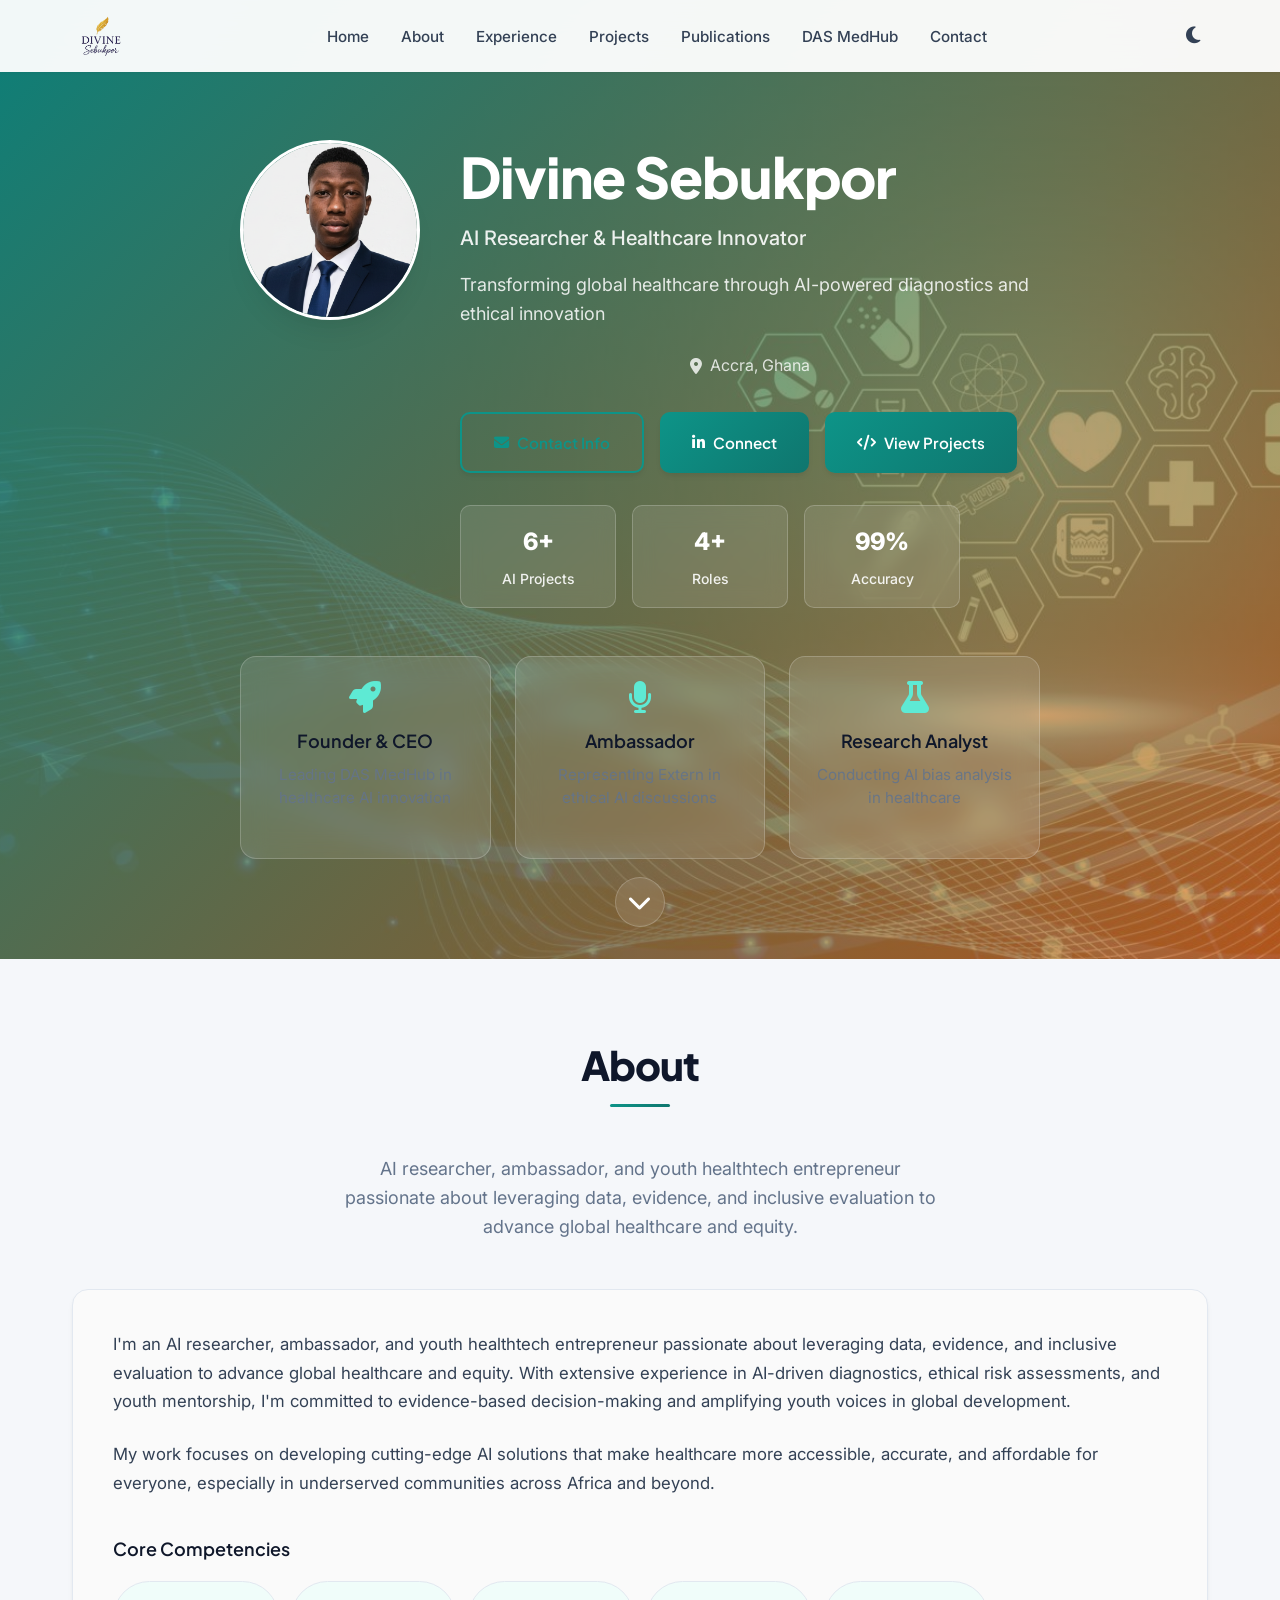
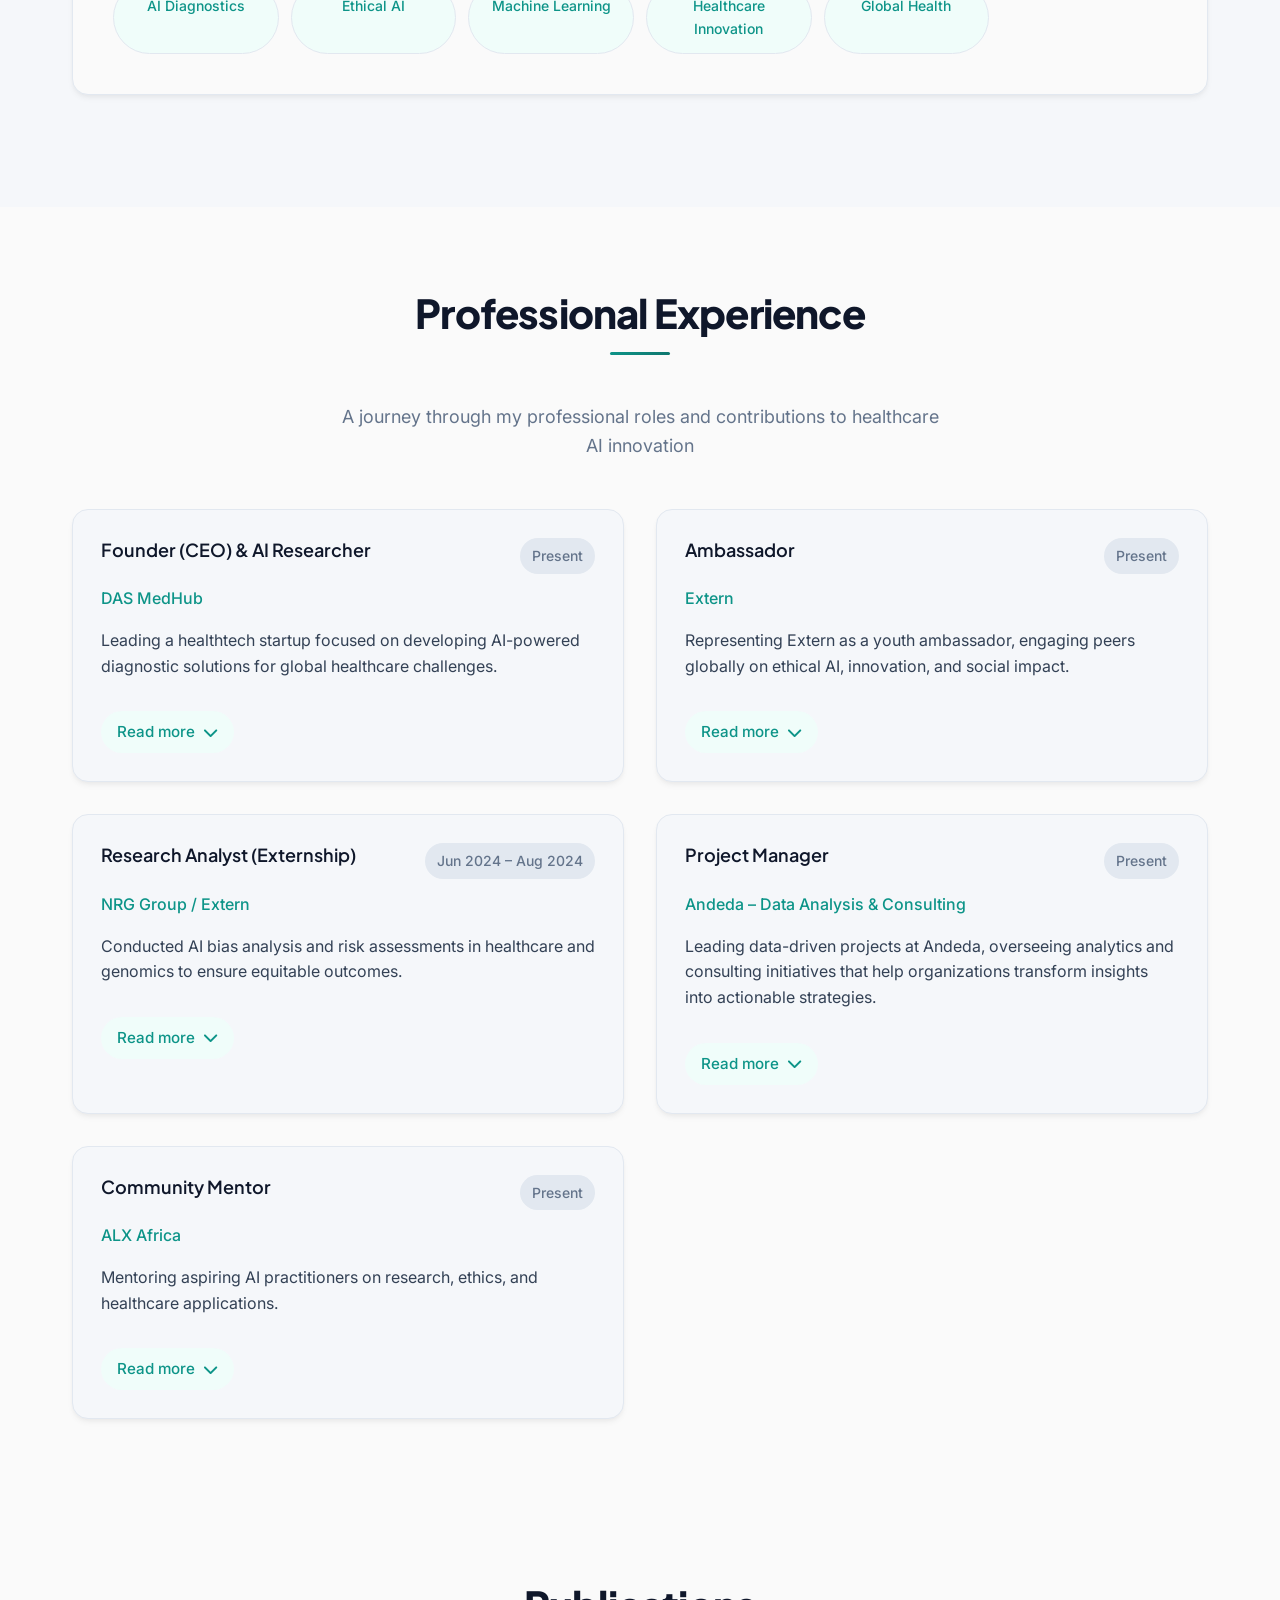
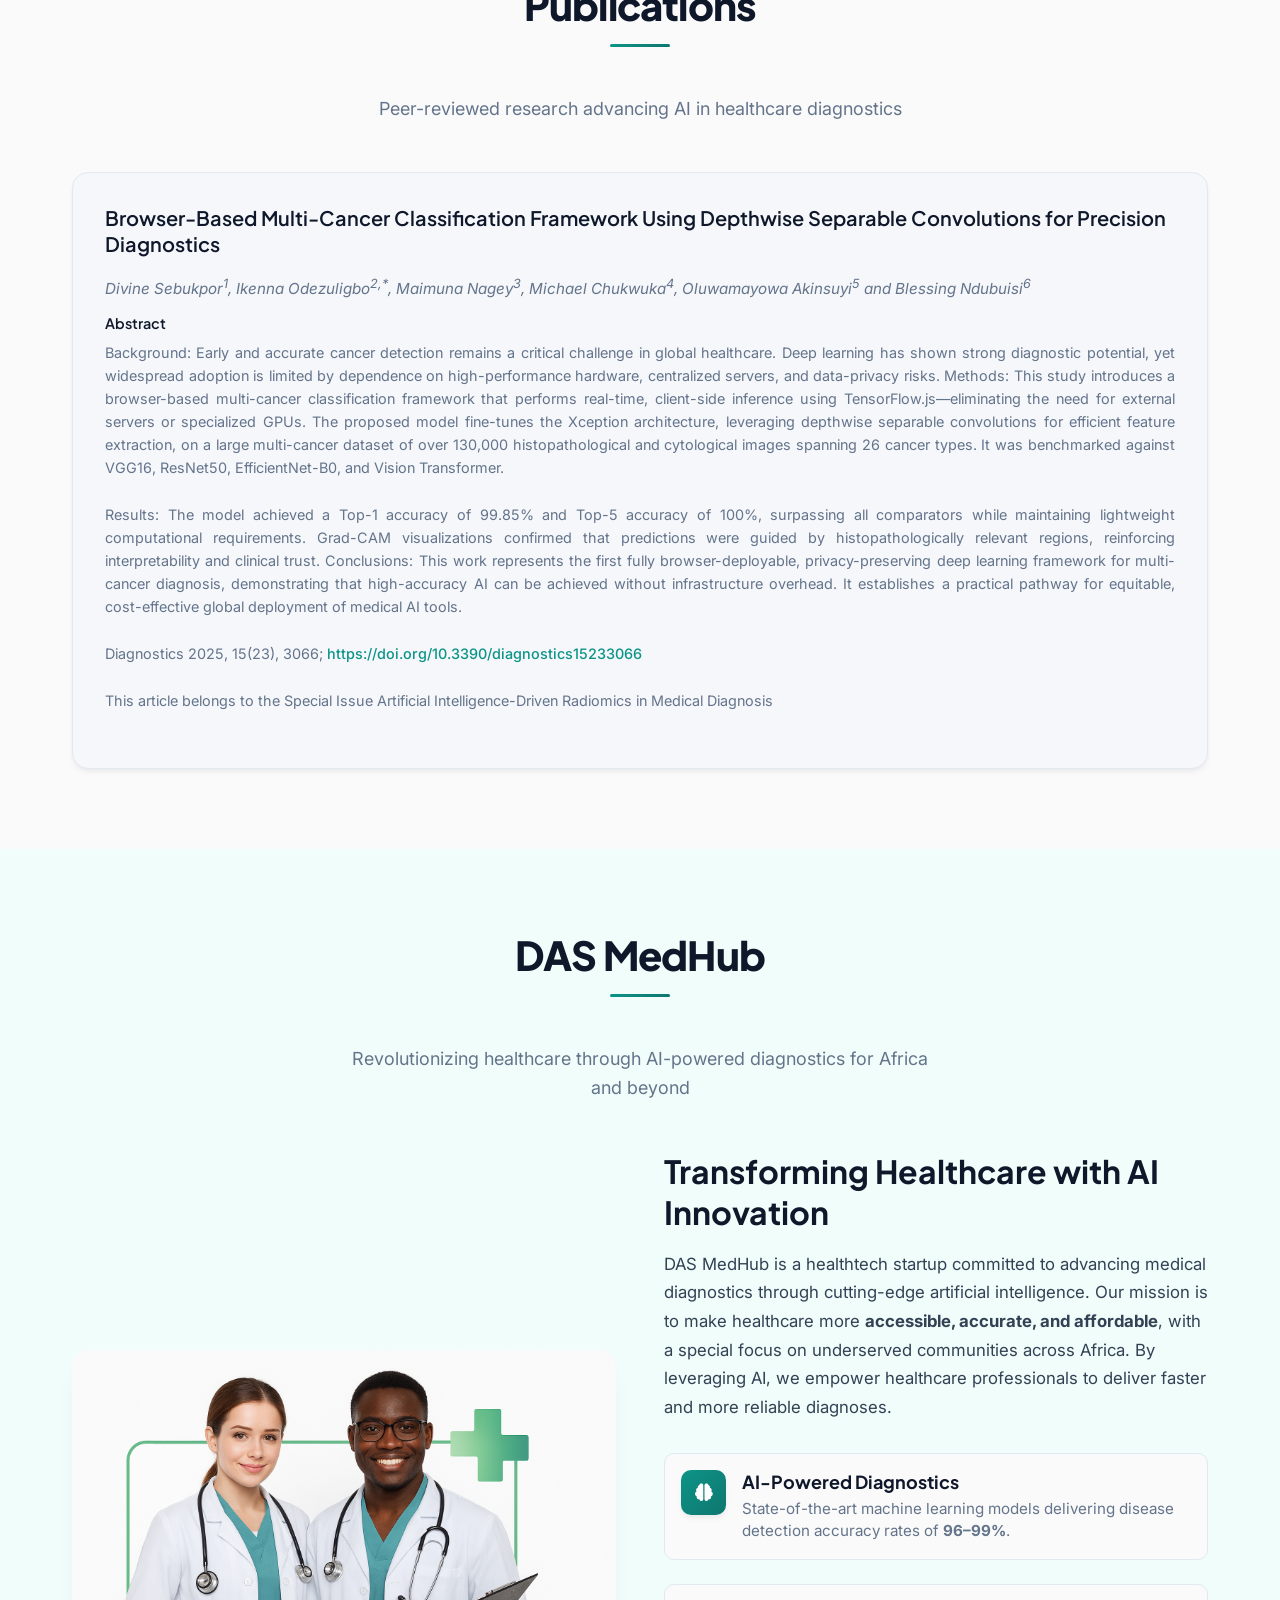
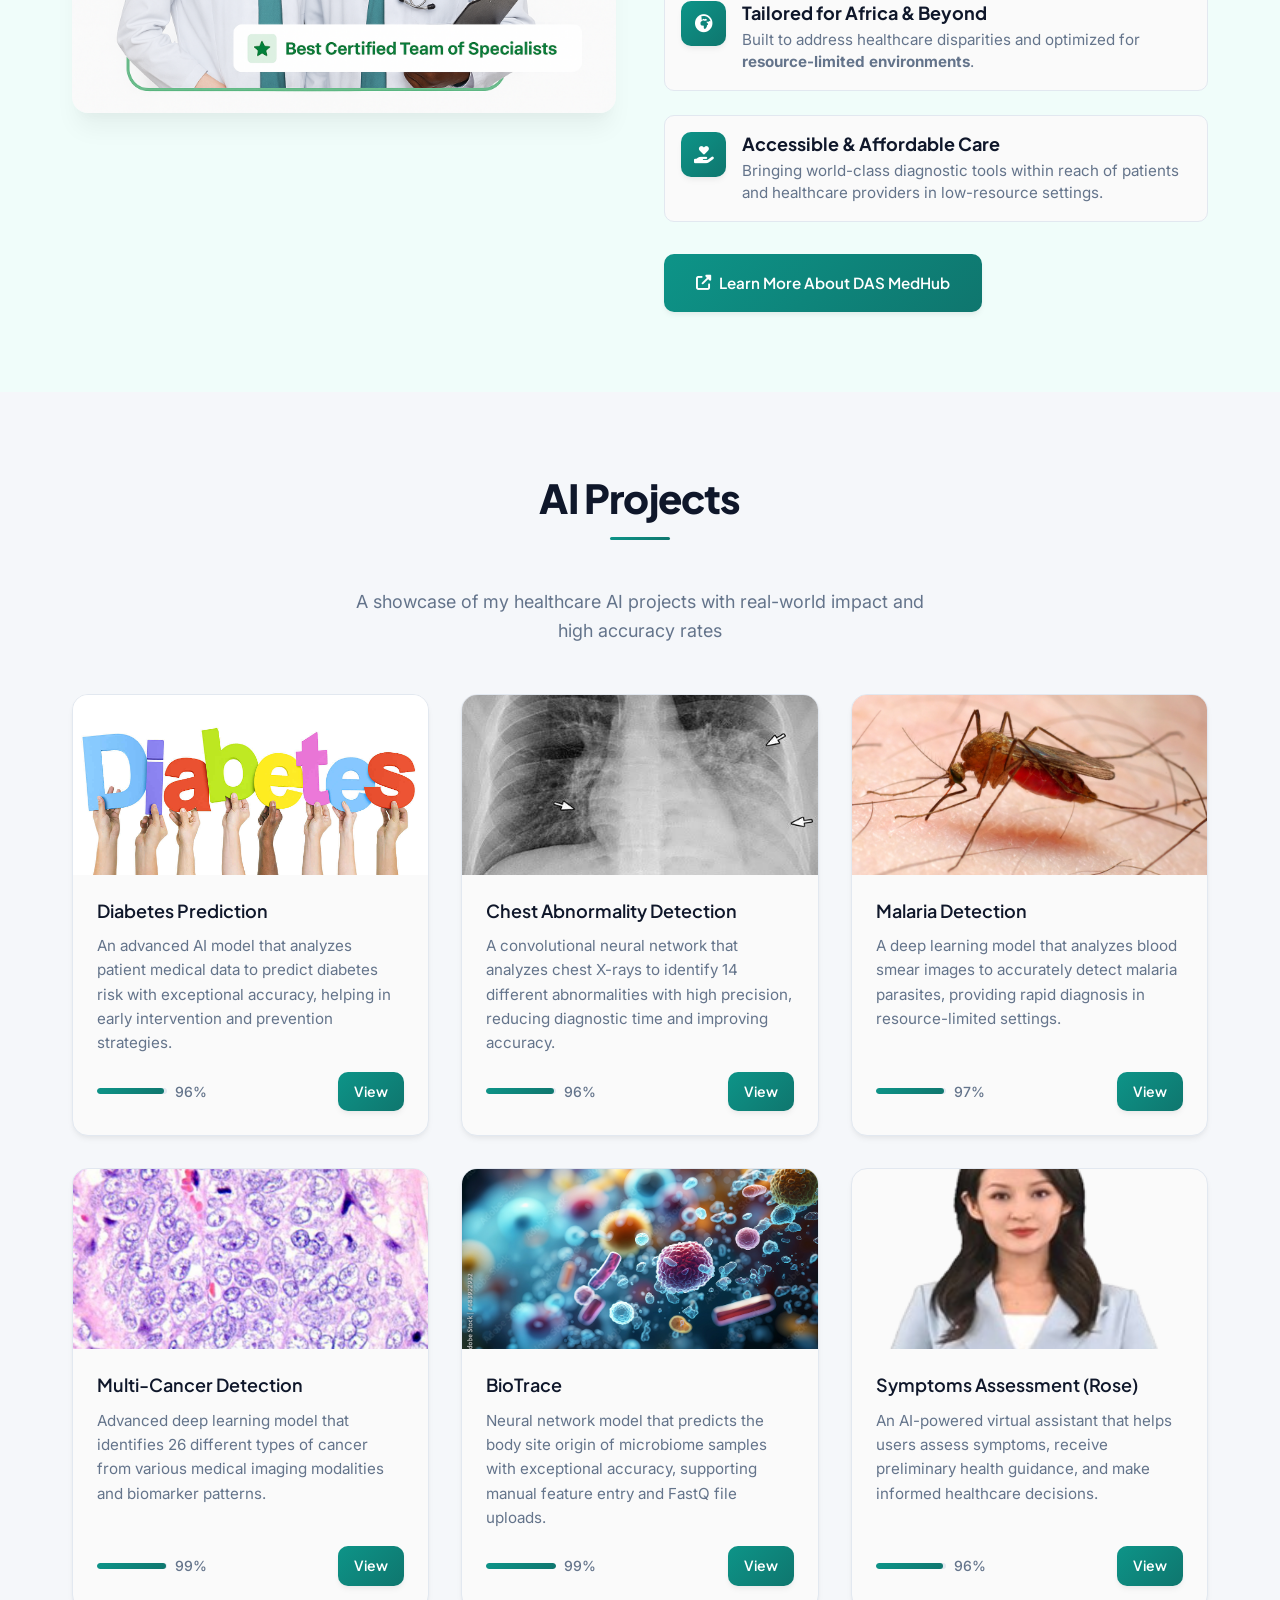
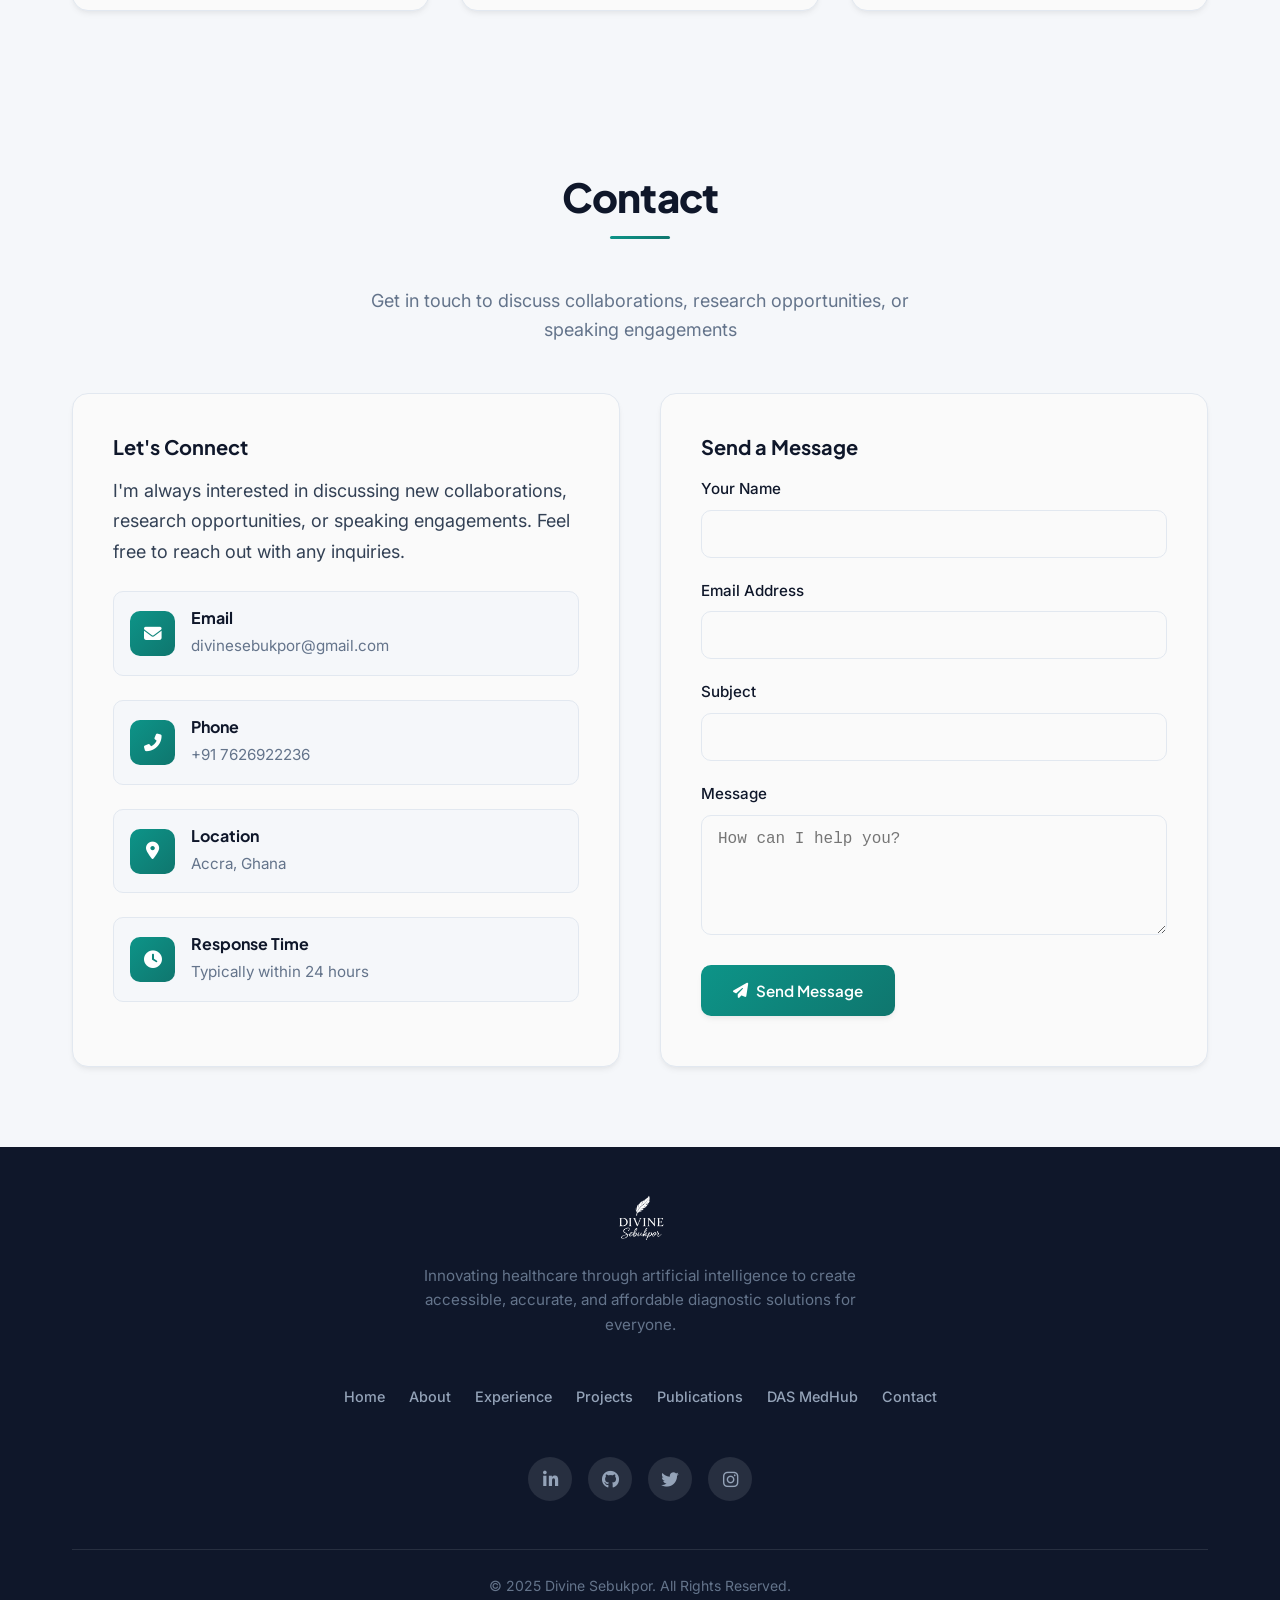
==== index.html @ 1d27ea7d "Update index.html" ====
<!DOCTYPE html>
<html lang="en">
<head>
    <meta charset="UTF-8">
    <meta name="viewport" content="width=device-width, initial-scale=1.0">
    <title>Divine Sebukpor | Healthcare AI Innovator</title>
    <link rel="icon" href="images/favicon.ico" type="image/x-icon" />
    <link rel="stylesheet" href="https://cdnjs.cloudflare.com/ajax/libs/font-awesome/6.4.0/css/all.min.css">
    <link href="https://fonts.googleapis.com/css2?family=Inter:wght@300;400;500;600;700&family=Plus+Jakarta+Sans:wght@400;500;600;700;800&display=swap" rel="stylesheet">
    <style>
        /* Modern Color Palette - Clean Teal & Neutral Professional */
        :root {
            /* Primary Colors */
            --primary: #0d9488; /* Clean teal */
            --primary-dark: #0f766e;
            --primary-light: #5eead4;
            --primary-ultralight: #f0fdfa;
          
            /* Secondary & Accent Colors */
            --secondary: #1e293b; /* Deep slate */
            --accent: #f97316; /* Vibrant orange for subtle accents */
            --accent-complement: #7c3aed; /* Violet for highlights */
            --success: #10b981;
            --warning: #f59e0b;
            --error: #ef4444;
          
            /* Neutral Palette - Minimal and airy (Light Theme) */
            --light: #fafafa; /* Softened white for neatness */
            --light-mid: #f5f7fa;
            --neutral: #e2e8f0;
            --neutral-dark: #64748b;
            --dark: #334155;
            --darker: #0f172a;
          
            /* Gradients - Subtle and modern */
            --gradient-primary: linear-gradient(135deg, var(--primary) 0%, var(--primary-dark) 100%);
            --gradient-accent: linear-gradient(135deg, var(--accent) 0%, #fb923c 100%);
            --gradient-hero: linear-gradient(135deg, rgba(13, 148, 136, 0.85) 0%, rgba(249, 115, 22, 0.7) 100%);
            --gradient-card: linear-gradient(135deg, var(--light) 0%, var(--light-mid) 100%);
          
            /* Typography - Refined */
            --font-heading: 'Plus Jakarta Sans', sans-serif;
            --font-body: 'Inter', sans-serif;
          
            /* Spacing - Generous for cleanliness */
            --spacing-xs: 0.5rem;
            --spacing-sm: 1rem;
            --spacing-md: 1.5rem;
            --spacing-lg: 2rem;
            --spacing-xl: 3rem;
            --spacing-xxl: 4rem;
            --spacing-3xl: 5rem;
            --container-width: 1200px;
            --border-radius-sm: 6px;
            --border-radius-md: 10px;
            --border-radius-lg: 16px;
            --border-radius-full: 9999px;
          
            /* Shadows - Minimal and soft */
            --shadow-sm: 0 1px 3px rgba(0, 0, 0, 0.05);
            --shadow: 0 4px 6px -1px rgba(0, 0, 0, 0.05), 0 2px 4px -1px rgba(0, 0, 0, 0.03);
            --shadow-md: 0 10px 15px -3px rgba(0, 0, 0, 0.05), 0 4px 6px -2px rgba(0, 0, 0, 0.03);
            --shadow-lg: 0 20px 25px -5px rgba(0, 0, 0, 0.05), 0 10px 10px -5px rgba(0, 0, 0, 0.02);
          
            /* Transitions - Smooth */
            --transition-fast: 0.15s ease;
            --transition-normal: 0.25s ease;
            --transition-slow: 0.4s ease;
        }

        /* Dark Theme Overrides */
        body.dark-theme {
            /* Neutral Palette - Dark Theme */
            --light: #0f172a;
            --light-mid: #1e293b;
            --neutral: #334155;
            --neutral-dark: #94a3b8;
            --dark: #e2e8f0;
            --darker: #f1f5f9;

            /* Adjust gradients for dark */
            --gradient-card: linear-gradient(135deg, var(--light) 0%, var(--light-mid) 100%);
            --gradient-hero: linear-gradient(135deg, rgba(13, 148, 136, 0.9) 0%, rgba(249, 115, 22, 0.8) 100%);
        }

        body.dark-theme header {
            background: rgba(15, 23, 42, 0.95);
            color: var(--light);
        }

        body.dark-theme .logo {
            color: var(--light);
        }

        body.dark-theme .nav-links a {
            color: var(--neutral-dark);
        }

        body.dark-theme .nav-links a:hover {
            color: var(--primary-light);
        }

        body.dark-theme #hero {
            color: white;
        }

        body.dark-theme .about-card,
        body.dark-theme .experience-item,
        body.dark-theme .publication-card,
        body.dark-theme .contact-info,
        body.dark-theme .contact-form,
        body.dark-theme .project-card {
            background: var(--light-mid);
            border-color: var(--neutral);
            color: var(--dark);
        }

        body.dark-theme .feature-item,
        body.dark-theme .contact-method {
            background: var(--light);
            border-color: var(--neutral);
        }

        body.dark-theme footer {
            background-color: var(--darker);
            color: var(--neutral-dark);
        }

        /* Base Styles - Clean reset */
        * {
            margin: 0;
            padding: 0;
            box-sizing: border-box;
        }
        html {
            scroll-behavior: smooth;
            scroll-padding-top: 80px;
        }
        body {
            font-family: var(--font-body);
            background-color: var(--light);
            color: var(--dark);
            line-height: 1.7;
            font-size: clamp(1rem, 2.5vw, 1.125rem);
            -webkit-font-smoothing: antialiased;
            overflow-x: hidden;
            transition: background-color var(--transition-normal), color var(--transition-normal);
        }
        h1, h2, h3, h4, h5, h6 {
            font-family: var(--font-heading);
            font-weight: 700;
            line-height: 1.3;
            margin-bottom: var(--spacing-md);
            color: var(--darker);
        }
        p {
            margin-bottom: var(--spacing-md);
            color: var(--neutral-dark);
        }
        a {
            text-decoration: none;
            color: var(--primary);
            transition: color var(--transition-normal);
        }
        a:hover {
            color: var(--primary-dark);
        }
        img {
            max-width: 100%;
            height: auto;
            display: block;
        }
        .container {
            max-width: var(--container-width);
            margin: 0 auto;
            padding: 0 clamp(1rem, 2.5vw, 1.5rem);
        }
        /* Buttons - Minimalist */
        .btn {
            display: inline-flex;
            align-items: center;
            justify-content: center;
            gap: 0.5rem;
            background: var(--gradient-primary);
            color: white;
            padding: clamp(0.75rem, 2vw, 1rem) clamp(1.5rem, 3vw, 2rem);
            border-radius: var(--border-radius-md);
            border: none;
            cursor: pointer;
            transition: all var(--transition-normal);
            font-weight: 600;
            font-size: 0.95rem;
            box-shadow: var(--shadow);
            font-family: var(--font-heading);
            position: relative;
            overflow: hidden;
        }
        .btn::before {
            content: '';
            position: absolute;
            top: 0;
            left: -100%;
            width: 100%;
            height: 100%;
            background: linear-gradient(90deg, transparent, rgba(255, 255, 255, 0.2), transparent);
            transition: left var(--transition-slow);
        }
        .btn:hover::before {
            left: 100%;
        }
        .btn:hover {
            transform: translateY(-2px);
            box-shadow: var(--shadow-md);
        }
        .btn-outline {
            background: transparent;
            border: 2px solid var(--primary);
            color: var(--primary);
        }
        .btn-outline:hover {
            background: var(--gradient-primary);
            color: white;
        }
        .btn-sm {
            padding: 0.5rem 1rem;
            font-size: 0.875rem;
        }
        /* Theme Toggle Button */
        .theme-toggle {
            background: none;
            border: none;
            color: var(--dark);
            font-size: 1.2rem;
            cursor: pointer;
            padding: 0.5rem;
            border-radius: var(--border-radius-md);
            transition: all var(--transition-normal);
        }
        .theme-toggle:hover {
            background: var(--neutral);
            color: var(--primary);
        }
        body.dark-theme .theme-toggle {
            color: var(--light);
        }
        body.dark-theme .theme-toggle:hover {
            background: var(--neutral);
            color: var(--primary-light);
        }
        /* Section Titles - Centered, clean */
        .section-title {
            font-size: clamp(2rem, 5vw, 2.5rem);
            margin-bottom: var(--spacing-xl);
            position: relative;
            padding-bottom: var(--spacing-sm);
            color: var(--darker);
            font-weight: 800;
            text-align: center;
            letter-spacing: -0.02em;
        }
        .section-title::after {
            content: '';
            position: absolute;
            left: 50%;
            bottom: 0;
            transform: translateX(-50%);
            height: 3px;
            width: 60px;
            background: var(--gradient-primary);
            border-radius: 2px;
        }
        .section-subtitle {
            font-size: 1.125rem;
            color: var(--neutral-dark);
            max-width: 600px;
            margin: 0 auto var(--spacing-xl);
            text-align: center;
            line-height: 1.6;
            font-weight: 400;
        }
        section {
            padding: var(--spacing-3xl) 0;
            opacity: 0;
            transform: translateY(20px);
            transition: opacity 0.6s ease, transform 0.6s ease;
        }
        section.visible {
            opacity: 1;
            transform: translateY(0);
        }
        /* Header - Minimal sticky */
        header {
            background: rgba(255, 255, 255, 0.95);
            color: var(--secondary);
            padding: 1rem 0;
            position: fixed;
            width: 100%;
            top: 0;
            z-index: 1000;
            box-shadow: var(--shadow-sm);
            transition: all var(--transition-normal);
            backdrop-filter: blur(20px);
        }
        header.scrolled {
            padding: 0.75rem 0;
            box-shadow: var(--shadow);
        }
        nav {
            display: flex;
            justify-content: space-between;
            align-items: center;
        }
        .logo {
            display: flex;
            align-items: center;
            font-weight: 800;
            font-size: 1.25rem;
            color: var(--secondary);
            font-family: var(--font-heading);
            letter-spacing: -0.02em;
        }
        .logo-img {
            height: 40px;
            margin-right: 0.5rem;
        }
        .nav-links {
            display: flex;
            list-style: none;
            gap: 2rem;
        }
        .nav-links a {
            color: var(--dark);
            font-weight: 500;
            position: relative;
            font-size: 0.95rem;
            padding: 0.5rem 0;
            transition: color var(--transition-fast);
            font-family: var(--font-body);
        }
        .nav-links a:hover {
            color: var(--primary);
        }
        .nav-links a::after {
            content: '';
            position: absolute;
            width: 0;
            height: 2px;
            bottom: 0;
            left: 0;
            background: var(--gradient-primary);
            transition: width var(--transition-fast);
            border-radius: 1px;
        }
        .nav-links a:hover::after {
            width: 100%;
        }
        .header-actions {
            display: flex;
            align-items: center;
            gap: 1rem;
        }
        .mobile-menu {
            display: none;
            cursor: pointer;
            z-index: 1001;
            padding: 8px;
        }
        .bar {
            display: block;
            width: 24px;
            height: 2px;
            margin: 4px auto;
            background-color: var(--secondary);
            transition: all var(--transition-fast);
            border-radius: 1px;
        }
        /* Hero Section - Simplified, immersive */
        #hero {
            padding-top: 140px;
            padding-bottom: 100px;
            background: var(--gradient-hero), url('images/11.jpg') center/cover no-repeat;
            color: white;
            position: relative;
            overflow: hidden;
        }
        .hero-content {
            position: relative;
            z-index: 2;
            text-align: center;
            max-width: 800px;
            margin: 0 auto;
        }
        .profile-header {
            display: flex;
            flex-direction: column;
            align-items: center;
            margin-bottom: 2.5rem;
        }
        .profile-image-container {
            position: relative;
            margin-bottom: 2rem;
        }
        .profile-image {
            width: 180px;
            height: 180px;
            border-radius: 50%;
            object-fit: cover;
            border: 3px solid white;
            box-shadow: var(--shadow-lg);
            transition: transform var(--transition-normal);
        }
        .profile-image:hover {
            transform: scale(1.03);
        }
        .profile-title {
            font-size: clamp(2.5rem, 6vw, 3.5rem);
            font-weight: 800;
            color: white;
            margin-bottom: 0.5rem;
            letter-spacing: -0.02em;
        }
        .profile-subtitle {
            font-size: 1.25rem;
            color: rgba(255, 255, 255, 0.9);
            margin-bottom: 1rem;
            font-weight: 500;
        }
        .profile-tagline {
            font-size: 1.125rem;
            color: rgba(255, 255, 255, 0.85);
            max-width: 600px;
            margin: 0 auto 1.5rem;
            line-height: 1.6;
        }
        .profile-location {
            display: flex;
            align-items: center;
            color: rgba(255, 255, 255, 0.8);
            font-size: 1rem;
            justify-content: center;
            gap: 0.5rem;
            margin-bottom: 2rem;
        }
        .profile-actions {
            display: flex;
            gap: 1rem;
            margin-bottom: 2rem;
            justify-content: center;
            flex-wrap: wrap;
        }
        .profile-stats {
            display: grid;
            grid-template-columns: repeat(auto-fit, minmax(120px, 1fr));
            gap: 1rem;
            margin-top: 2rem;
            width: 100%;
            max-width: 500px;
        }
        .stat-item {
            text-align: center;
            background: rgba(255, 255, 255, 0.1);
            padding: 1rem;
            border-radius: var(--border-radius-md);
            backdrop-filter: blur(10px);
            border: 1px solid rgba(255, 255, 255, 0.2);
            transition: all var(--transition-normal);
        }
        .stat-item:hover {
            transform: translateY(-3px);
            background: rgba(255, 255, 255, 0.15);
        }
        .stat-number {
            font-size: 1.5rem;
            font-weight: 800;
            color: white;
            margin-bottom: 0.25rem;
        }
        .stat-label {
            font-size: 0.875rem;
            color: rgba(255, 255, 255, 0.9);
            font-weight: 500;
        }
        .hero-scroll {
            position: absolute;
            bottom: 2rem;
            left: 50%;
            transform: translateX(-50%);
            color: white;
            font-size: 1.5rem;
            animation: bounce 2s infinite;
            cursor: pointer;
            z-index: 2;
            background: rgba(255, 255, 255, 0.1);
            width: 50px;
            height: 50px;
            display: flex;
            align-items: center;
            justify-content: center;
            border-radius: 50%;
            backdrop-filter: blur(10px);
            border: 1px solid rgba(255, 255, 255, 0.2);
            transition: transform var(--transition-normal);
        }
        .hero-scroll:hover {
            transform: translateX(-50%) translateY(-3px);
        }
        @keyframes bounce {
            0%, 100% { transform: translateX(-50%) translateY(0); }
            50% { transform: translateX(-50%) translateY(-10px); }
        }
        /* Experience Highlights - Grid, subtle */
        .experience-highlights {
            display: grid;
            grid-template-columns: repeat(auto-fit, minmax(250px, 1fr));
            gap: 1.5rem;
            margin-top: 3rem;
        }
        .experience-card {
            background: rgba(255, 255, 255, 0.1);
            backdrop-filter: blur(12px);
            border-radius: var(--border-radius-lg);
            padding: 1.5rem;
            text-align: center;
            color: white;
            transition: all var(--transition-normal);
            cursor: pointer;
            border: 1px solid rgba(255, 255, 255, 0.2);
        }
        .experience-card:hover {
            transform: translateY(-5px);
            background: rgba(255, 255, 255, 0.15);
            box-shadow: var(--shadow-md);
        }
        .experience-card i {
            font-size: 2rem;
            margin-bottom: 1rem;
            color: var(--primary-light);
        }
        .experience-card h3 {
            font-size: 1.125rem;
            margin-bottom: 0.75rem;
            font-weight: 600;
        }
        .experience-card p {
            font-size: 0.95rem;
            opacity: 0.9;
            line-height: 1.5;
        }
        /* About Section - Clean card */
        #about {
            background: var(--light-mid);
        }
        .about-card {
            background: var(--light);
            border-radius: var(--border-radius-lg);
            padding: clamp(2rem, 4vw, 2.5rem);
            box-shadow: var(--shadow);
            margin-bottom: 2rem;
            transition: all var(--transition-normal);
            border: 1px solid var(--neutral);
        }
        .about-card:hover {
            transform: translateY(-3px);
            box-shadow: var(--shadow-md);
        }
        .about-card h3 {
            font-size: 1.25rem;
            margin-bottom: 1rem;
            color: var(--darker);
        }
        .about-text p {
            margin-bottom: 1.5rem;
            color: var(--dark);
            line-height: 1.7;
            font-size: 1.05rem;
        }
        .skills {
            margin-top: 2.5rem;
        }
        .skills h4 {
            font-size: 1.125rem;
            margin-bottom: 1.25rem;
            color: var(--darker);
            font-weight: 600;
        }
        .skill-tags {
            display: grid;
            grid-template-columns: repeat(auto-fill, minmax(150px, 1fr));
            gap: 0.75rem;
        }
        .skill-tag {
            background-color: var(--primary-ultralight);
            color: var(--primary);
            padding: 0.75rem 1rem;
            border-radius: var(--border-radius-full);
            font-size: 0.875rem;
            font-weight: 500;
            transition: all var(--transition-fast);
            border: 1px solid var(--neutral);
            text-align: center;
            cursor: default;
        }
        .skill-tag:hover {
            background-color: var(--primary);
            color: white;
            transform: translateY(-2px);
            box-shadow: var(--shadow-sm);
        }
        /* Experience Section - Grid layout */
        #experience {
            background: var(--light);
        }
        .experience-timeline {
            display: grid;
            grid-template-columns: repeat(auto-fit, minmax(350px, 1fr));
            gap: 2rem;
            margin: 0;
            padding: 0;
        }
        .experience-item {
            position: relative;
            margin-bottom: 0;
            background: var(--light-mid);
            border-radius: var(--border-radius-lg);
            padding: 1.75rem;
            box-shadow: var(--shadow);
            transition: all var(--transition-normal);
            border: 1px solid var(--neutral);
            overflow: hidden;
        }
        .experience-item:hover {
            transform: translateY(-4px);
            box-shadow: var(--shadow-md);
        }
        .experience-header {
            display: flex;
            justify-content: space-between;
            align-items: flex-start;
            margin-bottom: 1rem;
            flex-wrap: wrap;
            gap: 0.75rem;
        }
        .experience-title {
            font-size: 1.125rem;
            font-weight: 600;
            color: var(--darker);
        }
        .experience-company {
            font-size: 1rem;
            color: var(--primary);
            font-weight: 500;
            display: flex;
            align-items: center;
            gap: 0.5rem;
        }
        .experience-date {
            color: var(--neutral-dark);
            font-size: 0.875rem;
            white-space: nowrap;
            background: var(--neutral);
            padding: 0.375rem 0.75rem;
            border-radius: var(--border-radius-full);
            font-weight: 500;
        }
        .experience-summary {
            color: var(--dark);
            line-height: 1.6;
            margin-bottom: 1rem;
            font-size: 1rem;
        }
        .experience-details {
            max-height: 0;
            overflow: hidden;
            transition: max-height 0.5s ease;
        }
        .experience-item.active .experience-details {
            max-height: 1000px;
        }
        .experience-bullets {
            list-style-type: none;
            padding-left: 0;
            margin-top: 1.5rem;
        }
        .experience-bullets li {
            position: relative;
            padding-left: 1.5rem;
            margin-bottom: 0.75rem;
            color: var(--dark);
            line-height: 1.6;
        }
        .experience-bullets li::before {
            content: '→';
            position: absolute;
            left: 0;
            color: var(--primary);
            font-weight: bold;
            font-size: 1rem;
        }
        .read-more {
            color: var(--primary);
            font-weight: 500;
            display: inline-flex;
            align-items: center;
            margin-top: 1rem;
            font-size: 0.95rem;
            gap: 0.5rem;
            padding: 0.5rem 1rem;
            background: var(--primary-ultralight);
            border-radius: var(--border-radius-full);
            transition: all var(--transition-fast);
            cursor: pointer;
        }
        .read-more:hover {
            background: var(--primary-light);
        }
        .read-more i {
            transition: transform 0.3s ease;
        }
        .experience-item.active .read-more i {
            transform: rotate(180deg);
        }
        /* DAS Section - Balanced layout */
        .das-section {
            background: var(--primary-ultralight);
        }
        .das-container {
            display: flex;
            flex-direction: column;
            gap: 2.5rem;
        }
        .das-image {
            border-radius: var(--border-radius-lg);
            overflow: hidden;
            box-shadow: var(--shadow-lg);
            transition: all var(--transition-normal);
        }
        .das-image img {
            width: 100%;
            height: auto;
            transition: transform 0.5s ease;
        }
        .das-image:hover img {
            transform: scale(1.02);
        }
        .das-content h2 {
            font-size: clamp(1.75rem, 4vw, 2rem);
            margin-bottom: 1rem;
            color: var(--darker);
            font-weight: 700;
        }
        .das-content p {
            margin-bottom: 1.5rem;
            color: var(--dark);
            line-height: 1.7;
            font-size: 1.05rem;
        }
        .das-features {
            margin: 2rem 0;
        }
        .feature-item {
            display: flex;
            align-items: flex-start;
            margin-bottom: 1.5rem;
            padding: 1rem;
            border-radius: var(--border-radius-md);
            transition: all var(--transition-fast);
            background: var(--light);
            border: 1px solid var(--neutral);
        }
        .feature-item:hover {
            background: var(--primary-ultralight);
            transform: translateX(3px);
        }
        .feature-icon {
            width: 45px;
            height: 45px;
            background: var(--gradient-primary);
            border-radius: var(--border-radius-md);
            display: flex;
            align-items: center;
            justify-content: center;
            margin-right: 1rem;
            color: white;
            font-size: 1.1rem;
            flex-shrink: 0;
            box-shadow: var(--shadow);
        }
        .feature-text h4 {
            font-size: 1.125rem;
            margin-bottom: 0.25rem;
            color: var(--darker);
        }
        .feature-text p {
            font-size: 0.95rem;
            color: var(--neutral-dark);
            margin: 0;
            line-height: 1.5;
        }
        /* Projects Section - Clean grid */
        #projects {
            background: var(--light-mid);
        }
        .projects-grid {
            display: grid;
            grid-template-columns: repeat(auto-fill, minmax(300px, 1fr));
            gap: 2rem;
        }
        .project-card {
            background: var(--light);
            border-radius: var(--border-radius-lg);
            overflow: hidden;
            box-shadow: var(--shadow);
            transition: all 0.3s ease;
            height: 100%;
            display: flex;
            flex-direction: column;
            border: 1px solid var(--neutral);
        }
        .project-card:hover {
            transform: translateY(-8px);
            box-shadow: var(--shadow-lg);
        }
        .project-img {
            width: 100%;
            height: 180px;
            overflow: hidden;
            position: relative;
        }
        .project-img img {
            width: 100%;
            height: 100%;
            object-fit: cover;
            transition: transform 0.5s ease;
        }
        .project-card:hover .project-img img {
            transform: scale(1.05);
        }
        .project-overlay {
            position: absolute;
            top: 0;
            left: 0;
            width: 100%;
            height: 100%;
            background: rgba(13, 148, 136, 0.8);
            display: flex;
            align-items: center;
            justify-content: center;
            opacity: 0;
            transition: opacity 0.3s ease;
        }
        .project-card:hover .project-overlay {
            opacity: 1;
        }
        .project-info {
            padding: 1.5rem;
            flex: 1;
            display: flex;
            flex-direction: column;
        }
        .project-info h3 {
            font-size: 1.125rem;
            color: var(--darker);
            font-weight: 600;
            margin-bottom: 0.75rem;
        }
        .project-info p {
            font-size: 0.95rem;
            color: var(--neutral-dark);
            margin-bottom: auto;
            line-height: 1.6;
        }
        .project-meta {
            display: flex;
            justify-content: space-between;
            align-items: center;
            margin-top: 1rem;
        }
        .project-accuracy {
            display: flex;
            align-items: center;
            font-size: 0.875rem;
            color: var(--neutral-dark);
            font-weight: 500;
        }
        .accuracy-bar {
            width: 70px;
            height: 6px;
            background-color: var(--neutral);
            border-radius: 3px;
            overflow: hidden;
            margin-right: 0.5rem;
        }
        .accuracy-fill {
            height: 100%;
            border-radius: 3px;
            background: var(--gradient-primary);
        }
        /* Publications Section - Justified text */
        #publications {
            background: var(--light);
        }
        .publications-grid {
            display: grid;
            grid-template-columns: 1fr;
            gap: 1.5rem;
            max-width: 100%; /* Full width for better fit */
            width: 100%;
        }
        .publication-card {
            background: var(--light-mid);
            border-radius: var(--border-radius-lg);
            padding: 2rem;
            box-shadow: var(--shadow);
            border: 1px solid var(--neutral);
            transition: all var(--transition-normal);
            text-align: justify; /* Justified alignment */
        }
        .publication-card:hover {
            transform: translateY(-3px);
            box-shadow: var(--shadow-md);
        }
        .publication-card h3 {
            font-size: 1.25rem;
            color: var(--darker);
            margin-bottom: 1rem;
            font-weight: 600;
            text-align: left; /* Keep title left-aligned */
        }
        .publication-card .authors {
            font-size: 0.95rem;
            color: var(--neutral-dark);
            margin-bottom: 0.75rem;
            font-style: italic;
            text-align: left;
        }
        .publication-card .details {
            font-size: 0.9rem;
            color: var(--neutral-dark);
            margin-bottom: 1rem;
            text-align: justify;
        }
        .publication-card .details p {
            text-align: justify;
            hyphens: auto;
            line-height: 1.6;
        }
        .publication-card a {
            font-weight: 500;
            color: var(--primary);
        }
        .publication-card a:hover {
            text-decoration: underline;
        }
        .abstract-title {
            text-align: left;
            font-weight: 600;
            margin-bottom: 0.5rem;
        }
        /* Contact Section - Balanced grid */
        #contact {
            background: var(--light-mid);
        }
        .contact-grid {
            display: grid;
            grid-template-columns: 1fr;
            gap: 2.5rem;
        }
        .contact-info, .contact-form {
            background: var(--light);
            border-radius: var(--border-radius-lg);
            padding: clamp(2rem, 4vw, 2.5rem);
            box-shadow: var(--shadow);
            border: 1px solid var(--neutral);
        }
        .contact-info h3, .contact-form h3 {
            font-size: 1.25rem;
            margin-bottom: 1rem;
            color: var(--darker);
        }
        .contact-info p {
            margin-bottom: 1.5rem;
            color: var(--dark);
            line-height: 1.7;
        }
        .contact-method {
            display: flex;
            align-items: center;
            margin-bottom: 1.5rem;
            padding: 1rem;
            border-radius: var(--border-radius-md);
            transition: all var(--transition-fast);
            background: var(--light-mid);
            border: 1px solid var(--neutral);
        }
        .contact-method:hover {
            background: var(--primary-ultralight);
            transform: translateX(3px);
        }
        .contact-icon {
            width: 45px;
            height: 45px;
            background: var(--gradient-primary);
            border-radius: var(--border-radius-md);
            display: flex;
            align-items: center;
            justify-content: center;
            margin-right: 1rem;
            color: white;
            font-size: 1.1rem;
            flex-shrink: 0;
        }
        .contact-details h4 {
            font-size: 1rem;
            margin-bottom: 0.25rem;
            color: var(--darker);
        }
        .contact-details p {
            font-size: 0.95rem;
            color: var(--neutral-dark);
            margin: 0;
        }
        .form-group {
            margin-bottom: 1.25rem;
        }
        .form-group label {
            display: block;
            margin-bottom: 0.5rem;
            font-weight: 500;
            color: var(--darker);
            font-size: 0.95rem;
        }
        .form-group input,
        .form-group textarea {
            width: 100%;
            padding: 0.875rem 1rem;
            border: 1px solid var(--neutral);
            border-radius: var(--border-radius-md);
            font-size: 1rem;
            transition: all var(--transition-fast);
            background: var(--light);
            color: var(--dark);
        }
        .form-group input:focus,
        .form-group textarea:focus {
            outline: none;
            border-color: var(--primary);
            box-shadow: 0 0 0 3px rgba(13, 148, 136, 0.1);
        }
        .form-group textarea {
            height: 120px;
            resize: vertical;
        }
        .error-message {
            color: var(--error);
            font-size: 0.875rem;
            margin-top: 0.25rem;
            display: none;
        }
        /* Footer - Compact */
        footer {
            background-color: var(--darker);
            color: #94a3b8;
            padding: 3rem 0 1.5rem;
            transition: background-color var(--transition-normal);
        }
        .footer-content {
            display: flex;
            flex-direction: column;
            align-items: center;
            text-align: center;
        }
        .footer-logo {
            margin-bottom: 1.5rem;
        }
        .footer-logo img {
            max-height: 45px;
            filter: brightness(0) invert(1);
        }
        .footer-text {
            max-width: 500px;
            margin: 0 auto 1.5rem;
            line-height: 1.6;
            font-size: 0.95rem;
        }
        .social-links {
            display: flex;
            gap: 1rem;
            margin: 1.5rem 0;
            justify-content: center;
        }
        .social-icon {
            width: 44px;
            height: 44px;
            background: rgba(255, 255, 255, 0.1);
            border-radius: 50%;
            display: flex;
            align-items: center;
            justify-content: center;
            color: #94a3b8;
            transition: all var(--transition-fast);
            font-size: 1.1rem;
        }
        .social-icon:hover {
            background: var(--primary);
            color: white;
            transform: translateY(-2px);
        }
        .footer-links {
            display: flex;
            flex-wrap: wrap;
            justify-content: center;
            gap: 1.5rem;
            margin-bottom: 1.5rem;
        }
        .footer-links a {
            color: #94a3b8;
            font-weight: 500;
            transition: color var(--transition-fast);
            font-size: 0.9rem;
        }
        .footer-links a:hover {
            color: white;
        }
        .copyright {
            margin-top: 1.5rem;
            padding-top: 1.5rem;
            border-top: 1px solid rgba(255, 255, 255, 0.1);
            width: 100%;
            font-size: 0.875rem;
            color: #64748b;
        }
        /* Back to top - Subtle */
        .back-to-top {
            position: fixed;
            bottom: 20px;
            right: 20px;
            width: 40px;
            height: 40px;
            border-radius: 50%;
            background: var(--gradient-primary);
            color: white;
            display: flex;
            align-items: center;
            justify-content: center;
            font-size: 1rem;
            cursor: pointer;
            opacity: 0;
            visibility: hidden;
            transition: all 0.3s ease;
            box-shadow: var(--shadow);
            z-index: 999;
        }
        .back-to-top.visible {
            opacity: 1;
            visibility: visible;
        }
        .back-to-top:hover {
            transform: translateY(-2px);
            box-shadow: var(--shadow-md);
        }
        /* Responsive */
        @media (min-width: 768px) {
            .container {
                padding: 0 2rem;
            }
            .profile-stats {
                grid-template-columns: repeat(3, 1fr);
            }
            .experience-highlights {
                grid-template-columns: repeat(3, 1fr);
            }
            .skill-tags {
                grid-template-columns: repeat(auto-fill, minmax(160px, 1fr));
            }
            .projects-grid {
                grid-template-columns: repeat(auto-fill, minmax(320px, 1fr));
            }
            .contact-grid {
                grid-template-columns: repeat(2, 1fr);
            }
            .das-container {
                flex-direction: row;
                align-items: center;
                gap: 3rem;
            }
            .das-image {
                flex: 1;
            }
            .das-content {
                flex: 1;
            }
            .experience-timeline {
                grid-template-columns: repeat(auto-fit, minmax(400px, 1fr));
            }
        }
        @media (min-width: 992px) {
            .profile-header {
                flex-direction: row;
                align-items: flex-start;
                text-align: left;
            }
            .profile-image {
                margin-right: 2.5rem;
                margin-bottom: 0;
            }
            .profile-details {
                flex: 1;
            }
            .profile-actions {
                justify-content: flex-start;
            }
            .section-title {
                font-size: 2.5rem;
            }
        }
        @media (max-width: 768px) {
            .nav-links {
                position: fixed;
                top: 0;
                left: -100%;
                flex-direction: column;
                background-color: var(--light);
                width: 80%;
                max-width: 300px;
                height: 100vh;
                text-align: left;
                transition: left 0.3s ease;
                box-shadow: 2px 0 20px rgba(0, 0, 0, 0.1);
                padding: 5rem 2rem 2rem;
                z-index: 999;
            }
            .nav-links.active {
                left: 0;
            }
            .nav-links li {
                margin: 1rem 0;
            }
            .nav-links a {
                font-size: 1.1rem;
                color: var(--dark) !important;
            }
            .mobile-menu {
                display: block;
            }
            .mobile-menu.active .bar:nth-child(1) {
                transform: translateY(6px) rotate(45deg);
            }
            .mobile-menu.active .bar:nth-child(2) {
                opacity: 0;
            }
            .mobile-menu.active .bar:nth-child(3) {
                transform: translateY(-6px) rotate(-45deg);
            }
            .profile-actions {
                flex-direction: column;
                gap: 0.75rem;
            }
            .btn {
                width: 100%;
                justify-content: center;
            }
            section {
                padding: var(--spacing-xxl) 0;
            }
            .experience-header {
                flex-direction: column;
                align-items: flex-start;
            }
            .experience-date {
                margin-left: 0;
                margin-top: 0.5rem;
            }
            .footer-links {
                flex-direction: column;
                gap: 1rem;
            }
            .experience-highlights {
                grid-template-columns: 1fr;
            }
            .contact-grid {
                grid-template-columns: 1fr;
            }
            .skill-tags {
                grid-template-columns: repeat(auto-fill, minmax(140px, 1fr));
            }
            .experience-timeline {
                grid-template-columns: 1fr;
            }
            .header-actions {
                order: 3;
            }
        }
        @media (max-width: 576px) {
            .profile-stats {
                grid-template-columns: repeat(3, 1fr);
                gap: 0.75rem;
            }
            .stat-item {
                padding: 0.75rem;
            }
            .stat-number {
                font-size: 1.25rem;
            }
            .das-content h2 {
                font-size: 1.75rem;
            }
            .projects-grid {
                grid-template-columns: 1fr;
            }
            .skill-tags {
                grid-template-columns: repeat(2, 1fr);
            }
        }
    </style>
</head>
<body>
    <!-- Header -->
    <header id="main-header">
        <nav class="container">
            <a href="#hero" class="logo">
                <img src="images/logodas-removebg-preview.png" alt="DAS Medhub Logo" class="logo-img">
            </a>
            <ul class="nav-links">
                <li><a href="#hero">Home</a></li>
                <li><a href="#about">About</a></li>
                <li><a href="#experience">Experience</a></li>
                <li><a href="#projects">Projects</a></li>
                <li><a href="#publications">Publications</a></li>
                <li><a href="#das">DAS MedHub</a></li>
                <li><a href="#contact">Contact</a></li>
            </ul>
            <div class="header-actions">
                <button class="theme-toggle" id="themeToggle" aria-label="Toggle theme">
                    <i class="fas fa-moon"></i>
                </button>
                <div class="mobile-menu">
                    <span class="bar"></span>
                    <span class="bar"></span>
                    <span class="bar"></span>
                </div>
            </div>
        </nav>
    </header>
    <!-- Hero Section -->
    <section id="hero">
        <div class="container">
            <div class="hero-content">
                <div class="profile-header">
                    <div class="profile-image-container">
                        <img src="images/Divine2.png" alt="Divine Sebukpor" class="profile-image">
                    </div>
                    <div class="profile-details">
                        <h1 class="profile-title">Divine Sebukpor</h1>
                        <p class="profile-subtitle">AI Researcher & Healthcare Innovator</p>
                        <p class="profile-tagline">Transforming global healthcare through AI-powered diagnostics and ethical innovation</p>
                        <div class="profile-location">
                            <i class="fas fa-map-marker-alt"></i>
                            <span>Accra, Ghana</span>
                        </div>
                        <div class="profile-actions">
                            <a href="#contact" class="btn btn-outline"><i class="fas fa-envelope"></i> Contact Info</a>
                            <a href="https://www.linkedin.com/in/divine-sebukpor-344a19227/" class="btn"><i class="fab fa-linkedin-in"></i> Connect</a>
                            <a href="#projects" class="btn btn-dark"><i class="fas fa-code"></i> View Projects</a>
                        </div>
                        <div class="profile-stats">
                            <div class="stat-item">
                                <div class="stat-number">6+</div>
                                <div class="stat-label">AI Projects</div>
                            </div>
                            <div class="stat-item">
                                <div class="stat-number">4+</div>
                                <div class="stat-label">Roles</div>
                            </div>
                            <div class="stat-item">
                                <div class="stat-number">99%</div>
                                <div class="stat-label">Accuracy</div>
                            </div>
                        </div>
                    </div>
                </div>
                <div class="experience-highlights">
                    <div class="experience-card" data-target="founder">
                        <i class="fas fa-rocket"></i>
                        <h3>Founder & CEO</h3>
                        <p>Leading DAS MedHub in healthcare AI innovation</p>
                    </div>
                    <div class="experience-card" data-target="ambassador">
                        <i class="fas fa-microphone"></i>
                        <h3>Ambassador</h3>
                        <p>Representing Extern in ethical AI discussions</p>
                    </div>
                    <div class="experience-card" data-target="researcher">
                        <i class="fas fa-flask"></i>
                        <h3>Research Analyst</h3>
                        <p>Conducting AI bias analysis in healthcare</p>
                    </div>
                </div>
            </div>
        </div>
        <div class="hero-scroll" onclick="scrollToSection('about')">
            <i class="fas fa-chevron-down"></i>
        </div>
    </section>
    <!-- About Section -->
    <section id="about">
        <div class="container">
            <h2 class="section-title">About</h2>
            <p class="section-subtitle">AI researcher, ambassador, and youth healthtech entrepreneur passionate about leveraging data, evidence, and inclusive evaluation to advance global healthcare and equity.</p>
            <div class="about-card">
                <div class="about-text">
                    <p>I'm an AI researcher, ambassador, and youth healthtech entrepreneur passionate about leveraging data, evidence, and inclusive evaluation to advance global healthcare and equity. With extensive experience in AI-driven diagnostics, ethical risk assessments, and youth mentorship, I'm committed to evidence-based decision-making and amplifying youth voices in global development.</p>
                    <p>My work focuses on developing cutting-edge AI solutions that make healthcare more accessible, accurate, and affordable for everyone, especially in underserved communities across Africa and beyond.</p>
                    <div class="skills">
                        <h4>Core Competencies</h4>
                        <div class="skill-tags">
                            <span class="skill-tag">AI Diagnostics</span>
                            <span class="skill-tag">Ethical AI</span>
                            <span class="skill-tag">Machine Learning</span>
                            <span class="skill-tag">Healthcare Innovation</span>
                            <span class="skill-tag">Global Health</span>
                        </div>
                    </div>
                </div>
            </div>
        </div>
    </section>
    <!-- Experience Section -->
    <section id="experience">
        <div class="container">
            <h2 class="section-title">Professional Experience</h2>
            <p class="section-subtitle">A journey through my professional roles and contributions to healthcare AI innovation</p>
            <div class="experience-timeline">
                <!-- Founder Experience -->
                <div class="experience-item" id="founder-exp">
                    <div class="experience-header">
                        <div>
                            <h3 class="experience-title">Founder (CEO) & AI Researcher</h3>
                            <div class="experience-company">DAS MedHub</div>
                        </div>
                        <div class="experience-date">Present</div>
                    </div>
                    <div class="experience-summary">
                        Leading a healthtech startup focused on developing AI-powered diagnostic solutions for global healthcare challenges.
                    </div>
                    <div class="experience-details">
                        <ul class="experience-bullets">
                            <li>Designed and deployed AI-powered diagnostic models for diabetes, pneumonia, malaria, and multi-cancer detection, improving accessibility in low-resource settings.</li>
                            <li>Integrated Large Language Models (LLMs) for patient symptom assessment, enhancing diagnostic accuracy.</li>
                            <li>Built partnerships to drive AI adoption in African healthcare systems.</li>
                            <li>Secured funding and grants for research and development initiatives.</li>
                            <li>Led a team of developers and researchers in creating innovative healthcare solutions.</li>
                        </ul>
                    </div>
                    <span class="read-more">Read more <i class="fas fa-chevron-down"></i></span>
                </div>
                <!-- Ambassador Experience -->
                <div class="experience-item" id="ambassador-exp">
                    <div class="experience-header">
                        <div>
                            <h3 class="experience-title">Ambassador</h3>
                            <div class="experience-company">Extern</div>
                        </div>
                        <div class="experience-date">Present</div>
                    </div>
                    <div class="experience-summary">
                        Representing Extern as a youth ambassador, engaging peers globally on ethical AI, innovation, and social impact.
                    </div>
                    <div class="experience-details">
                        <ul class="experience-bullets">
                            <li>Represent Extern as a youth ambassador, engaging peers globally on ethical AI, innovation, and social impact.</li>
                            <li>Support initiatives to elevate youth perspectives in research, evaluation, and evidence-driven solutions.</li>
                            <li>Organize workshops and speaking events on responsible AI development.</li>
                            <li>Collaborate with international organizations to promote ethical AI standards.</li>
                        </ul>
                    </div>
                    <span class="read-more">Read more <i class="fas fa-chevron-down"></i></span>
                </div>
                <!-- Research Analyst Experience -->
                <div class="experience-item" id="researcher-exp">
                    <div class="experience-header">
                        <div>
                            <h3 class="experience-title">Research Analyst (Externship)</h3>
                            <div class="experience-company">NRG Group / Extern</div>
                        </div>
                        <div class="experience-date">Jun 2024 – Aug 2024</div>
                    </div>
                    <div class="experience-summary">
                        Conducted AI bias analysis and risk assessments in healthcare and genomics to ensure equitable outcomes.
                    </div>
                    <div class="experience-details">
                        <ul class="experience-bullets">
                            <li>Conducted AI bias analysis and risk assessments in healthcare and genomics.</li>
                            <li>Contributed to ethical frameworks and mitigation strategies to reduce bias and ensure equitable outcomes.</li>
                            <li>Conducted research on AI ethics in healthcare applications.</li>
                            <li>Developed auditing tools for identifying bias in machine learning models.</li>
                        </ul>
                    </div>
                    <span class="read-more">Read more <i class="fas fa-chevron-down"></i></span>
                </div>
                <!-- Project Manager Experience -->
                <div class="experience-item" id="andeda-exp">
                    <div class="experience-header">
                        <div>
                            <h3 class="experience-title">Project Manager</h3>
                            <div class="experience-company">Andeda – Data Analysis & Consulting</div>
                        </div>
                        <div class="experience-date">Present</div>
                    </div>
                    <div class="experience-summary">
                        Leading data-driven projects at Andeda, overseeing analytics and consulting initiatives that help organizations transform insights into actionable strategies.
                    </div>
                    <div class="experience-details">
                        <ul class="experience-bullets">
                            <li>Manage cross-functional teams to deliver data analysis and consulting projects on time and within scope.</li>
                            <li>Collaborate with clients to define requirements, align objectives, and translate business needs into technical solutions.</li>
                            <li>Oversee end-to-end project lifecycle from data collection and preprocessing to reporting and visualization.</li>
                            <li>Implement project management best practices to improve efficiency, communication, and client satisfaction.</li>
                            <li>Present findings and actionable insights to executives and stakeholders, enabling data-driven decision-making.</li>
                        </ul>
                    </div>
                    <span class="read-more">Read more <i class="fas fa-chevron-down"></i></span>
                </div>
                <!-- Community Mentor Experience -->
                <div class="experience-item">
                    <div class="experience-header">
                        <div>
                            <h3 class="experience-title">Community Mentor</h3>
                            <div class="experience-company">ALX Africa</div>
                        </div>
                        <div class="experience-date">Present</div>
                    </div>
                    <div class="experience-summary">
                        Mentoring aspiring AI practitioners on research, ethics, and healthcare applications.
                    </div>
                    <div class="experience-details">
                        <ul class="experience-bullets">
                            <li>Mentored aspiring AI practitioners on research, ethics, and healthcare applications.</li>
                            <li>Organized workshops and peer-learning sessions to strengthen youth-led innovation and capacity-building.</li>
                            <li>Guided students through real-world healthcare AI project development.</li>
                        </ul>
                    </div>
                    <span class="read-more">Read more <i class="fas fa-chevron-down"></i></span>
                </div>
            </div>
        </div>
    </section>
    <!-- Publications Section -->
    <section id="publications">
        <div class="container">
            <h2 class="section-title">Publications</h2>
            <p class="section-subtitle">Peer-reviewed research advancing AI in healthcare diagnostics</p>
            <div class="publications-grid">
                <div class="publication-card">
                    <h3>Browser-Based Multi-Cancer Classification Framework Using Depthwise Separable Convolutions for Precision Diagnostics</h3>
                    <p class="authors">Divine Sebukpor<sup>1</sup>, Ikenna Odezuligbo<sup>2,*</sup>, Maimuna Nagey<sup>3</sup>, Michael Chukwuka<sup>4</sup>, Oluwamayowa Akinsuyi<sup>5</sup> and Blessing Ndubuisi<sup>6</sup></p>
                    <div class="details">
                        <h4 class="abstract-title">Abstract</h4>
                        <p>
                            Background: Early and accurate cancer detection remains a critical challenge in global healthcare. Deep learning has shown strong diagnostic potential, yet widespread adoption is limited by dependence on high-performance hardware, centralized servers, and data-privacy risks. Methods: This study introduces a browser-based multi-cancer classification framework that performs real-time, client-side inference using TensorFlow.js—eliminating the need for external servers or specialized GPUs. The proposed model fine-tunes the Xception architecture, leveraging depthwise separable convolutions for efficient feature extraction, on a large multi-cancer dataset of over 130,000 histopathological and cytological images spanning 26 cancer types. It was benchmarked against VGG16, ResNet50, EfficientNet-B0, and Vision Transformer.
                        </p>
                        <p>
                            Results: The model achieved a Top-1 accuracy of 99.85% and Top-5 accuracy of 100%, surpassing all comparators while maintaining lightweight computational requirements. Grad-CAM visualizations confirmed that predictions were guided by histopathologically relevant regions, reinforcing interpretability and clinical trust. Conclusions: This work represents the first fully browser-deployable, privacy-preserving deep learning framework for multi-cancer diagnosis, demonstrating that high-accuracy AI can be achieved without infrastructure overhead. It establishes a practical pathway for equitable, cost-effective global deployment of medical AI tools.
                        </p>
                        <p>Diagnostics 2025, 15(23), 3066; <a href="https://doi.org/10.3390/diagnostics15233066" target="_blank">https://doi.org/10.3390/diagnostics15233066</a></p>
                        <p>This article belongs to the Special Issue Artificial Intelligence-Driven Radiomics in Medical Diagnosis</p>
                    </div>
                </div>
            </div>
        </div>
    </section>
    <!-- DAS MedHub Section -->
    <section id="das" class="das-section">
        <div class="container">
            <h2 class="section-title">DAS MedHub</h2>
            <p class="section-subtitle">
                Revolutionizing healthcare through AI-powered diagnostics for Africa and beyond
            </p>
            <div class="das-container">
                <div class="das-image">
                    <img src="images/perfect.png" alt="DAS MedHub AI Healthcare Platform">
                </div>
                <div class="das-content">
                    <h2>Transforming Healthcare with AI Innovation</h2>
                    <p>
                        DAS MedHub is a healthtech startup committed to advancing medical diagnostics
                        through cutting-edge artificial intelligence. Our mission is to make healthcare
                        more <strong>accessible, accurate, and affordable</strong>, with a special focus
                        on underserved communities across Africa. By leveraging AI, we empower
                        healthcare professionals to deliver faster and more reliable diagnoses.
                    </p>
                    <div class="das-features">
                        <div class="feature-item">
                            <div class="feature-icon">
                                <i class="fas fa-brain"></i>
                            </div>
                            <div class="feature-text">
                                <h4>AI-Powered Diagnostics</h4>
                                <p>
                                    State-of-the-art machine learning models delivering disease detection
                                    accuracy rates of <strong>96–99%</strong>.
                                </p>
                            </div>
                        </div>
                        <div class="feature-item">
                            <div class="feature-icon">
                                <i class="fas fa-globe-africa"></i>
                            </div>
                            <div class="feature-text">
                                <h4>Tailored for Africa & Beyond</h4>
                                <p>
                                    Built to address healthcare disparities and optimized for
                                    <strong>resource-limited environments</strong>.
                                </p>
                            </div>
                        </div>
                        <div class="feature-item">
                            <div class="feature-icon">
                                <i class="fas fa-hand-holding-heart"></i>
                            </div>
                            <div class="feature-text">
                                <h4>Accessible & Affordable Care</h4>
                                <p>
                                    Bringing world-class diagnostic tools within reach of
                                    patients and healthcare providers in low-resource settings.
                                </p>
                            </div>
                        </div>
                    </div>
                    <a href="http://www.dasmedhub.com/" target="_blank" class="btn btn-accent">
                        <i class="fas fa-external-link-alt"></i> Learn More About DAS MedHub
                    </a>
                </div>
            </div>
        </div>
    </section>
    <!-- Projects Section -->
    <section id="projects">
        <div class="container">
            <h2 class="section-title">AI Projects</h2>
            <p class="section-subtitle">A showcase of my healthcare AI projects with real-world impact and high accuracy rates</p>
            <div class="projects-grid">
                <!-- Diabetes Model -->
                <div class="project-card">
                    <div class="project-img">
                        <img src="images/R.jpeg" alt="Diabetes Prediction Model">
                        <div class="project-overlay">
                            <a href="https://models.dasmedhub.com/" class="btn btn-sm">View Project</a>
                        </div>
                    </div>
                    <div class="project-info">
                        <h3>Diabetes Prediction</h3>
                        <p>An advanced AI model that analyzes patient medical data to predict diabetes risk with exceptional accuracy, helping in early intervention and prevention strategies.</p>
                        <div class="project-meta">
                            <div class="project-accuracy">
                                <div class="accuracy-bar">
                                    <div class="accuracy-fill" style="width: 96%"></div>
                                </div>
                                <span>96%</span>
                            </div>
                            <a href="https://models.dasmedhub.com/" class="btn btn-dark btn-sm">View</a>
                        </div>
                    </div>
                </div>
                <!-- Chest Abnormality Model -->
                <div class="project-card">
                    <div class="project-img">
                        <img src="images/OIP (1).jpeg" alt="Chest Abnormality Detection Model">
                        <div class="project-overlay">
                            <a href="https://models.dasmedhub.com/" class="btn btn-sm">View Project</a>
                        </div>
                    </div>
                    <div class="project-info">
                        <h3>Chest Abnormality Detection</h3>
                        <p>A convolutional neural network that analyzes chest X-rays to identify 14 different abnormalities with high precision, reducing diagnostic time and improving accuracy.</p>
                        <div class="project-meta">
                            <div class="project-accuracy">
                                <div class="accuracy-bar">
                                    <div class="accuracy-fill" style="width: 96%"></div>
                                </div>
                                <span>96%</span>
                            </div>
                            <a href="https://models.dasmedhub.com/" class="btn btn-dark btn-sm">View</a>
                        </div>
                    </div>
                </div>
                <!-- Malaria Model -->
                <div class="project-card">
                    <div class="project-img">
                        <img src="images/R (1).jpeg" alt="Malaria Detection Model">
                        <div class="project-overlay">
                            <a href="https://models.dasmedhub.com/" class="btn btn-sm">View Project</a>
                        </div>
                    </div>
                    <div class="project-info">
                        <h3>Malaria Detection</h3>
                        <p>A deep learning model that analyzes blood smear images to accurately detect malaria parasites, providing rapid diagnosis in resource-limited settings.</p>
                        <div class="project-meta">
                            <div class="project-accuracy">
                                <div class="accuracy-bar">
                                    <div class="accuracy-fill" style="width: 97%"></div>
                                </div>
                                <span>97%</span>
                            </div>
                            <a href="https://models.dasmedhub.com/" class="btn btn-dark btn-sm">View</a>
                        </div>
                    </div>
                </div>
                <!-- Cancer Model -->
                <div class="project-card">
                    <div class="project-img">
                        <img src="images/ldc.png" alt="Multi-Cancer Detection Model">
                        <div class="project-overlay">
                            <a href="https://models.dasmedhub.com/" class="btn btn-sm">View Project</a>
                        </div>
                    </div>
                    <div class="project-info">
                        <h3>Multi-Cancer Detection</h3>
                        <p>Advanced deep learning model that identifies 26 different types of cancer from various medical imaging modalities and biomarker patterns.</p>
                        <div class="project-meta">
                            <div class="project-accuracy">
                                <div class="accuracy-bar">
                                    <div class="accuracy-fill" style="width: 99%"></div>
                                </div>
                                <span>99%</span>
                            </div>
                            <a href="https://models.dasmedhub.com/" class="btn btn-dark btn-sm">View</a>
                        </div>
                    </div>
                </div>
                <!-- Microbiome Model -->
                <div class="project-card">
                    <div class="project-img">
                        <img src="images/microbiome.jpg" alt="Microbiome Model">
                        <div class="project-overlay">
                            <a href="https://models.dasmedhub.com/" class="btn btn-sm">View Project</a>
                        </div>
                    </div>
                    <div class="project-info">
                        <h3>BioTrace</h3>
                        <p>Neural network model that predicts the body site origin of microbiome samples with exceptional accuracy, supporting manual feature entry and FastQ file uploads.</p>
                        <div class="project-meta">
                            <div class="project-accuracy">
                                <div class="accuracy-bar">
                                    <div class="accuracy-fill" style="width: 99%"></div>
                                </div>
                                <span>99%</span>
                            </div>
                            <a href="https://models.dasmedhub.com/" class="btn btn-dark btn-sm">View</a>
                        </div>
                    </div>
                </div>
                <!-- Symptoms Assessment Model -->
                <div class="project-card">
                    <div class="project-img">
                        <img src="images/image-removebg-preview.png" alt="Symptoms Assessment Model">
                        <div class="project-overlay">
                            <a href="https://site.dasmedhub.com/land.html" class="btn btn-sm">View Project</a>
                        </div>
                    </div>
                    <div class="project-info">
                        <h3>Symptoms Assessment (Rose)</h3>
                        <p>An AI-powered virtual assistant that helps users assess symptoms, receive preliminary health guidance, and make informed healthcare decisions.</p>
                        <div class="project-meta">
                            <div class="project-accuracy">
                                <div class="accuracy-bar">
                                    <div class="accuracy-fill" style="width: 96%"></div>
                                </div>
                                <span>96%</span>
                            </div>
                            <a href="https://site.dasmedhub.com/land.html" class="btn btn-dark btn-sm">View</a>
                        </div>
                    </div>
                </div>
            </div>
        </div>
    </section>
    <!-- Contact Section -->
    <section id="contact">
        <div class="container">
            <h2 class="section-title">Contact</h2>
            <p class="section-subtitle">Get in touch to discuss collaborations, research opportunities, or speaking engagements</p>
            <div class="contact-grid">
                <div class="contact-info">
                    <h3>Let's Connect</h3>
                    <p>I'm always interested in discussing new collaborations, research opportunities, or speaking engagements. Feel free to reach out with any inquiries.</p>
                    <div class="contact-method">
                        <div class="contact-icon"><i class="fas fa-envelope"></i></div>
                        <div class="contact-details">
                            <h4>Email</h4>
                            <p>divinesebukpor@gmail.com</p>
                        </div>
                    </div>
                    <div class="contact-method">
                        <div class="contact-icon"><i class="fas fa-phone-alt"></i></div>
                        <div class="contact-details">
                            <h4>Phone</h4>
                            <p>+91 7626922236</p>
                        </div>
                    </div>
                    <div class="contact-method">
                        <div class="contact-icon"><i class="fas fa-map-marker-alt"></i></div>
                        <div class="contact-details">
                            <h4>Location</h4>
                            <p>Accra, Ghana</p>
                        </div>
                    </div>
                    <div class="contact-method">
                        <div class="contact-icon"><i class="fas fa-clock"></i></div>
                        <div class="contact-details">
                            <h4>Response Time</h4>
                            <p>Typically within 24 hours</p>
                        </div>
                    </div>
                </div>
                <div class="contact-form">
                    <h3>Send a Message</h3>
                    <form id="contactForm" action="https://formspree.io/f/xgvavbap" method="POST">
                        <div class="form-group">
                            <label for="name">Your Name</label>
                            <input type="text" id="name" name="name" required>
                            <div class="error-message"></div>
                        </div>
                        <div class="form-group">
                            <label for="email">Email Address</label>
                            <input type="email" id="email" name="email" required>
                            <div class="error-message"></div>
                        </div>
                        <div class="form-group">
                            <label for="subject">Subject</label>
                            <input type="text" id="subject" name="subject" required>
                            <div class="error-message"></div>
                        </div>
                        <div class="form-group">
                            <label for="message">Message</label>
                            <textarea id="message" name="message" placeholder="How can I help you?" required></textarea>
                            <div class="error-message"></div>
                        </div>
                        <button type="submit" class="btn btn-dark"><i class="fas fa-paper-plane"></i> Send Message</button>
                    </form>
                </div>
            </div>
        </div>
    </section>
    <!-- Footer -->
    <footer>
        <div class="container">
            <div class="footer-content">
                <div class="footer-logo">
                    <img src="images/logodas-removebg-preview.png" alt="DAS Medhub Logo">
                </div>
                <div class="footer-text">
                    <p>Innovating healthcare through artificial intelligence to create accessible, accurate, and affordable diagnostic solutions for everyone.</p>
                </div>
                <div class="footer-links">
                    <a href="#hero">Home</a>
                    <a href="#about">About</a>
                    <a href="#experience">Experience</a>
                    <a href="#projects">Projects</a>
                    <a href="#publications">Publications</a>
                    <a href="#das">DAS MedHub</a>
                    <a href="#contact">Contact</a>
                </div>
                <div class="social-links">
                    <a href="https://www.linkedin.com/in/divine-sebukpor-344a19227/" class="social-icon" aria-label="LinkedIn">
                        <i class="fab fa-linkedin-in"></i>
                    </a>
                    <a href="https://github.com/Sebukpor" class="social-icon" aria-label="GitHub">
                        <i class="fab fa-github"></i>
                    </a>
                    <a href="https://twitter.com/" class="social-icon" aria-label="Twitter">
                        <i class="fab fa-twitter"></i>
                    </a>
                    <a href="https://www.instagram.com/" class="social-icon" aria-label="Instagram">
                        <i class="fab fa-instagram"></i>
                    </a>
                </div>
                <div class="copyright">
                    <p>&copy; 2025 Divine Sebukpor. All Rights Reserved.</p>
                </div>
            </div>
        </div>
    </footer>
    <!-- Back to Top Button -->
    <div class="back-to-top">
        <i class="fas fa-arrow-up"></i>
    </div>
    <script>
        // Theme Toggle
        const themeToggle = document.getElementById('themeToggle');
        const body = document.body;
        const isDark = localStorage.getItem('darkTheme') === 'true';
        if (isDark) {
            body.classList.add('dark-theme');
            themeToggle.innerHTML = '<i class="fas fa-sun"></i>';
        }
        themeToggle.addEventListener('click', () => {
            body.classList.toggle('dark-theme');
            const isDarkTheme = body.classList.contains('dark-theme');
            localStorage.setItem('darkTheme', isDarkTheme);
            themeToggle.innerHTML = isDarkTheme ? '<i class="fas fa-sun"></i>' : '<i class="fas fa-moon"></i>';
        });

        // Mobile Menu Toggle
        const mobileMenu = document.querySelector('.mobile-menu');
        const navLinks = document.querySelector('.nav-links');
      
        mobileMenu.addEventListener('click', () => {
            mobileMenu.classList.toggle('active');
            navLinks.classList.toggle('active');
            body.classList.toggle('no-scroll', navLinks.classList.contains('active'));
        });
        // Close mobile menu when clicking a link
        document.querySelectorAll('.nav-links a').forEach(link => {
            link.addEventListener('click', () => {
                mobileMenu.classList.remove('active');
                navLinks.classList.remove('active');
                body.classList.remove('no-scroll');
            });
        });
        // Close mobile menu when clicking outside
        document.addEventListener('click', function(e) {
            if (navLinks.classList.contains('active') &&
                !e.target.closest('.nav-links') &&
                !e.target.closest('.mobile-menu')) {
                mobileMenu.classList.remove('active');
                navLinks.classList.remove('active');
                body.classList.remove('no-scroll');
            }
        });
        // Smooth scrolling for nav links
        document.querySelectorAll('a[href^="#"]').forEach(anchor => {
            anchor.addEventListener('click', function(e) {
                e.preventDefault();
                const targetId = this.getAttribute('href');
                if (targetId === '#') return;
                const targetElement = document.querySelector(targetId);
                if (targetElement) {
                    // Close mobile menu if open
                    mobileMenu.classList.remove('active');
                    navLinks.classList.remove('active');
                    body.classList.remove('no-scroll');
                    window.scrollTo({
                        top: targetElement.offsetTop - 80,
                        behavior: 'smooth'
                    });
                }
            });
        });
        // Header scroll effect
        window.addEventListener('scroll', function() {
            const header = document.getElementById('main-header');
            if (window.scrollY > 50) {
                header.classList.add('scrolled');
            } else {
                header.classList.remove('scrolled');
            }
        });
        // Enhanced scroll animations
        function checkScroll() {
            const sections = document.querySelectorAll('section');
            const backToTop = document.querySelector('.back-to-top');
          
            sections.forEach(section => {
                const sectionTop = section.getBoundingClientRect().top;
                const windowHeight = window.innerHeight;
              
                if (sectionTop < windowHeight * 0.8) {
                    section.classList.add('visible');
                }
            });
          
            // Back to top button
            if (window.scrollY > 400) {
                backToTop.classList.add('visible');
            } else {
                backToTop.classList.remove('visible');
            }
        }
        // Initialize scroll event listener
        window.addEventListener('scroll', checkScroll);
        window.addEventListener('load', checkScroll);
        // Back to top functionality
        document.querySelector('.back-to-top')?.addEventListener('click', () => {
            window.scrollTo({
                top: 0,
                behavior: 'smooth'
            });
        });
        // Form submission handling
        const contactForm = document.getElementById('contactForm');
        if (contactForm) {
            contactForm.addEventListener('submit', function(e) {
                const nameInput = document.getElementById('name');
                const emailInput = document.getElementById('email');
                let isValid = true;
              
                if (!nameInput.value.trim()) {
                    showError(nameInput, 'Please enter your name');
                    isValid = false;
                }
              
                if (!emailInput.value.trim() || !isValidEmail(emailInput.value)) {
                    showError(emailInput, 'Please enter a valid email address');
                    isValid = false;
                }
              
                if (!isValid) {
                    e.preventDefault();
                } else {
                    const button = contactForm.querySelector('button[type="submit"]');
                    const originalText = button.innerHTML;
                    button.innerHTML = "<i class='fas fa-spinner fa-spin'></i> Sending...";
                    button.disabled = true;
                  
                    setTimeout(() => {
                        button.innerHTML = originalText;
                        button.disabled = false;
                    }, 5000);
                }
            });
        }
        function showError(input, message) {
            const formGroup = input.parentElement;
            let errorElement = formGroup.querySelector('.error-message');
          
            if (!errorElement) {
                errorElement = document.createElement('div');
                errorElement.className = 'error-message';
                formGroup.appendChild(errorElement);
            }
          
            errorElement.textContent = message;
            errorElement.style.display = 'block';
            input.style.borderColor = 'var(--error)';
          
            input.addEventListener('input', function() {
                errorElement.textContent = '';
                errorElement.style.display = 'none';
                input.style.borderColor = '';
            }, { once: true });
        }
        function isValidEmail(email) {
            return /^[^\s@]+@[^\s@]+\.[^\s@]+$/.test(email);
        }
        // Experience card click handlers
        const experienceCards = document.querySelectorAll('.experience-card');
        experienceCards.forEach(card => {
            card.addEventListener('click', function() {
                const target = this.getAttribute('data-target');
                const targetElement = document.getElementById(`${target}-exp`);
                if (targetElement) {
                    window.scrollTo({
                        top: targetElement.offsetTop - 100,
                        behavior: 'smooth'
                    });
                    setTimeout(() => {
                        targetElement.classList.add('active');
                        targetElement.querySelector('.read-more').innerHTML = 'Show less <i class="fas fa-chevron-up"></i>';
                    }, 800);
                }
            });
        });
        // Experience item toggle
        const readMoreButtons = document.querySelectorAll('.read-more');
        readMoreButtons.forEach(button => {
            button.addEventListener('click', function(e) {
                e.stopPropagation();
                const experienceItem = this.parentElement;
                experienceItem.classList.toggle('active');
                if (experienceItem.classList.contains('active')) {
                    this.innerHTML = 'Show less <i class="fas fa-chevron-up"></i>';
                } else {
                    this.innerHTML = 'Read more <i class="fas fa-chevron-down"></i>';
                }
            });
        });
        // Scroll to section function
        function scrollToSection(sectionId) {
            const section = document.getElementById(sectionId);
            if (section) {
                window.scrollTo({
                    top: section.offsetTop - 80,
                    behavior: 'smooth'
                });
            }
        }
    </script>
</body>
</html>
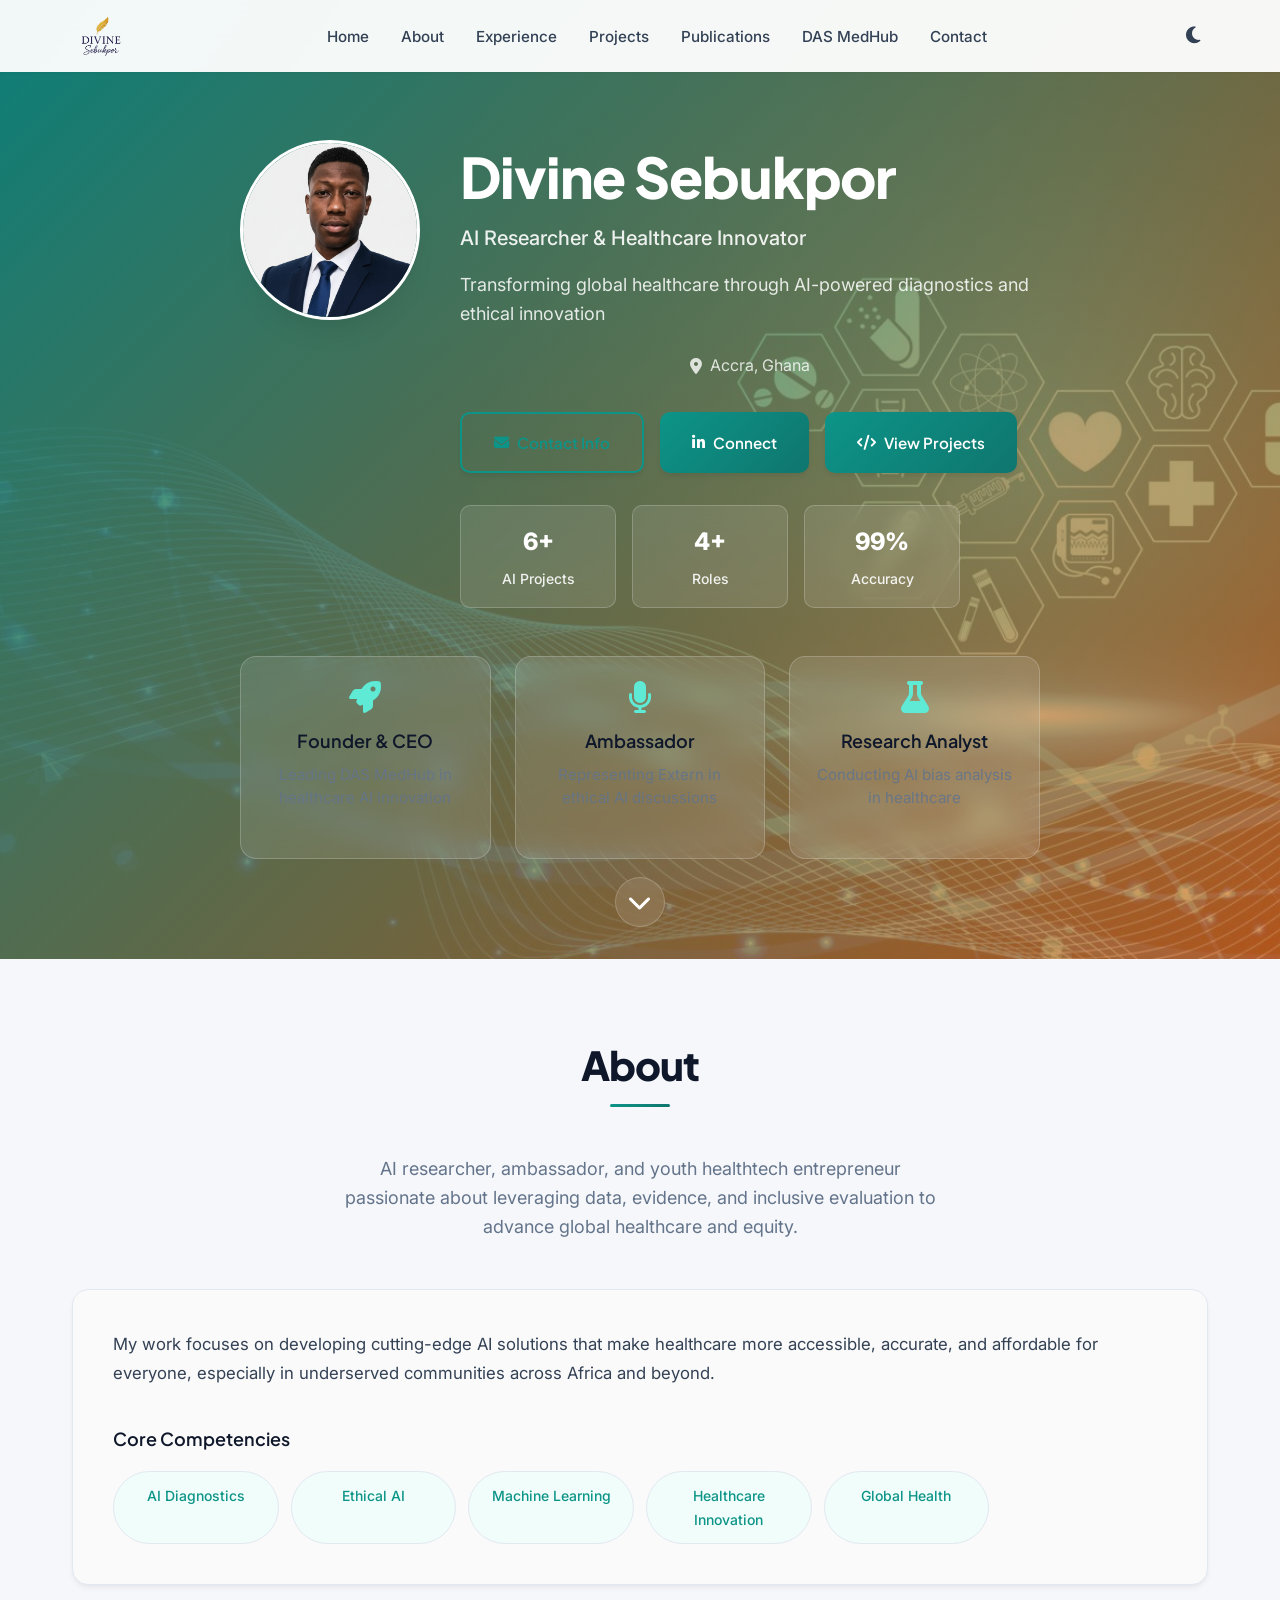
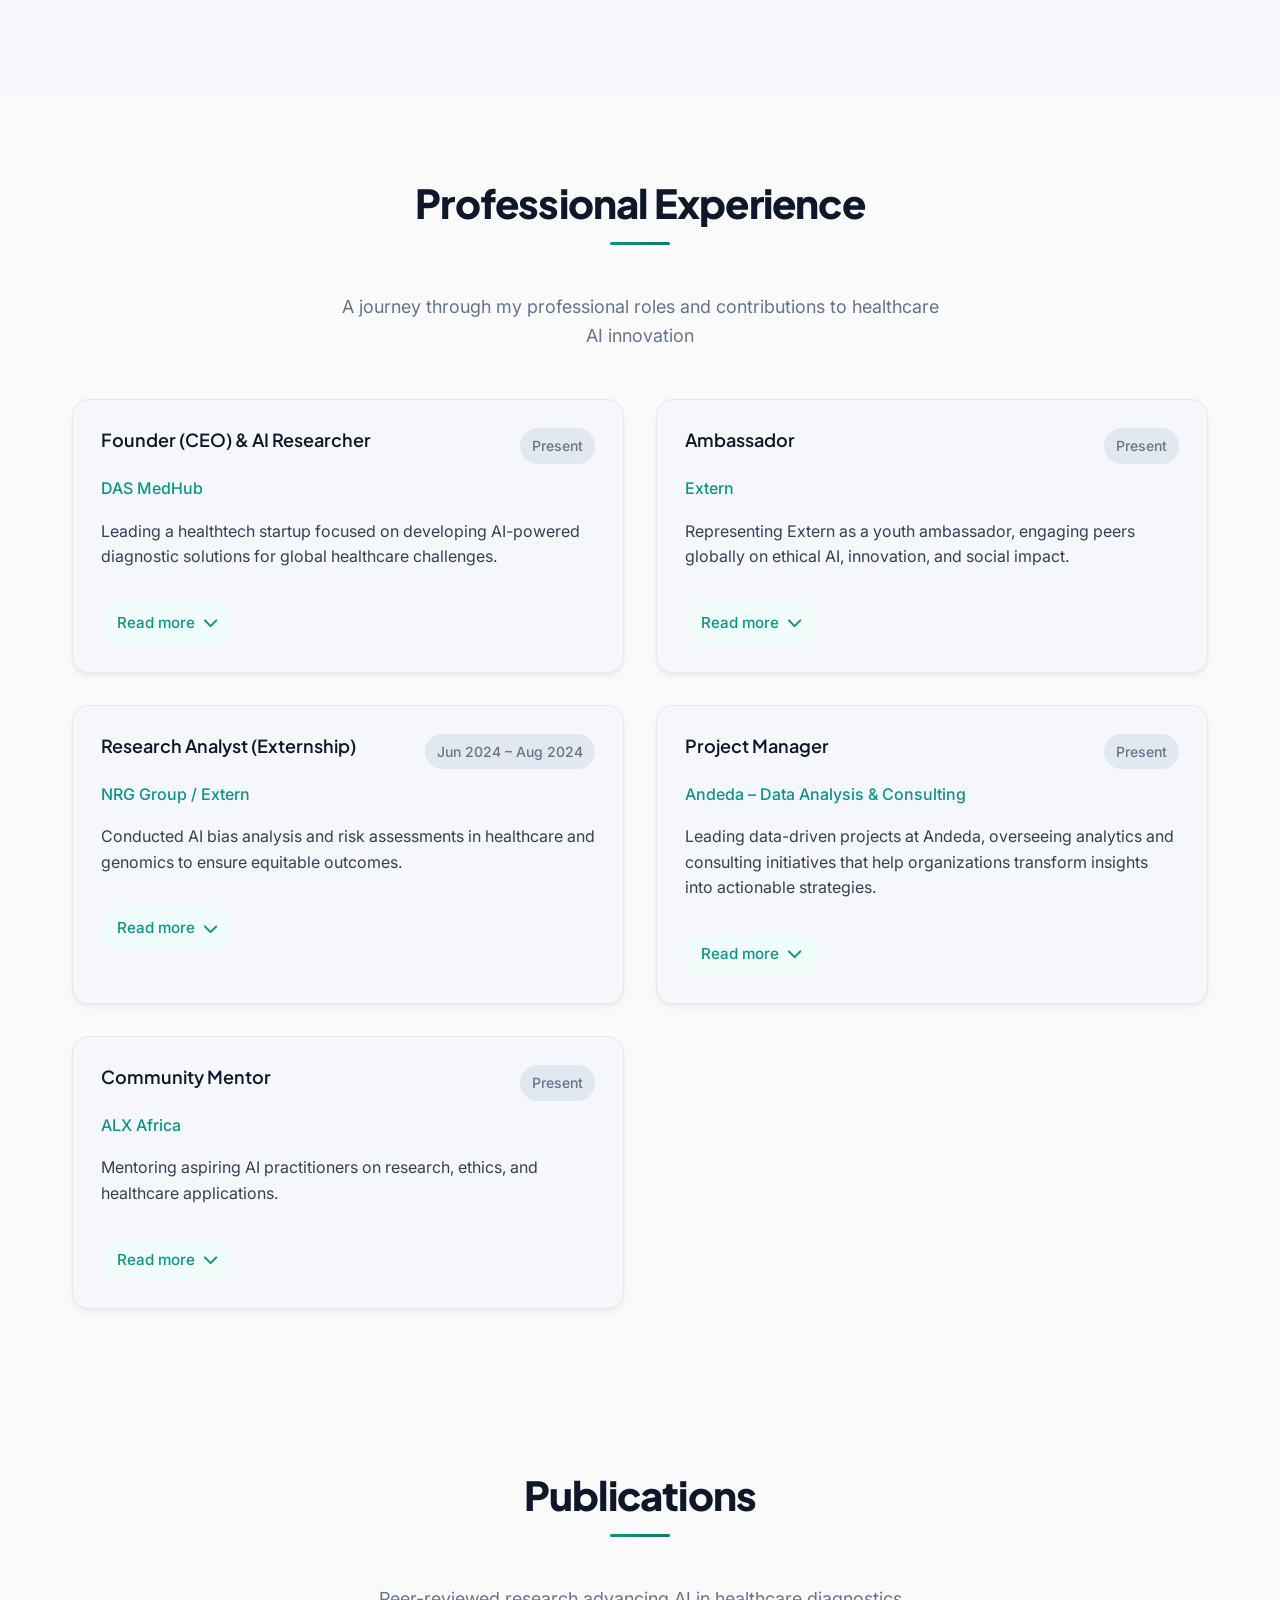
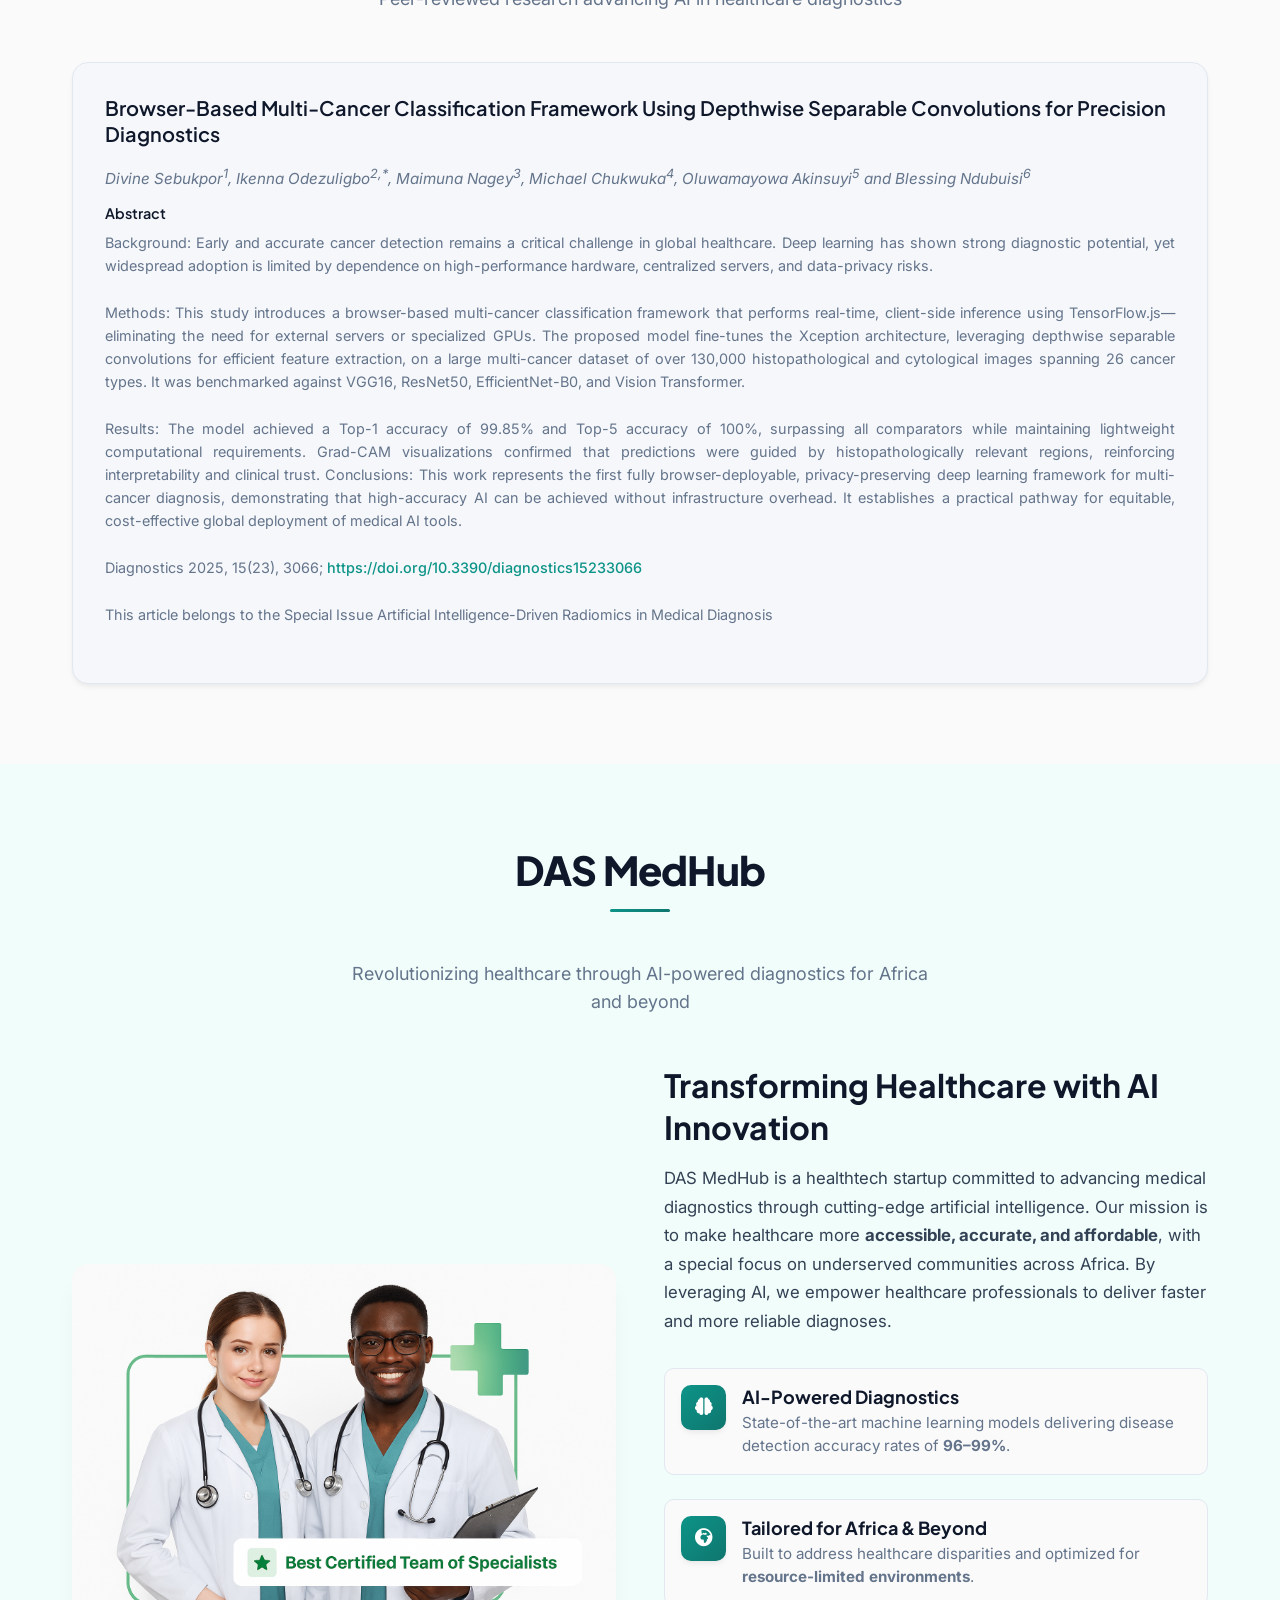
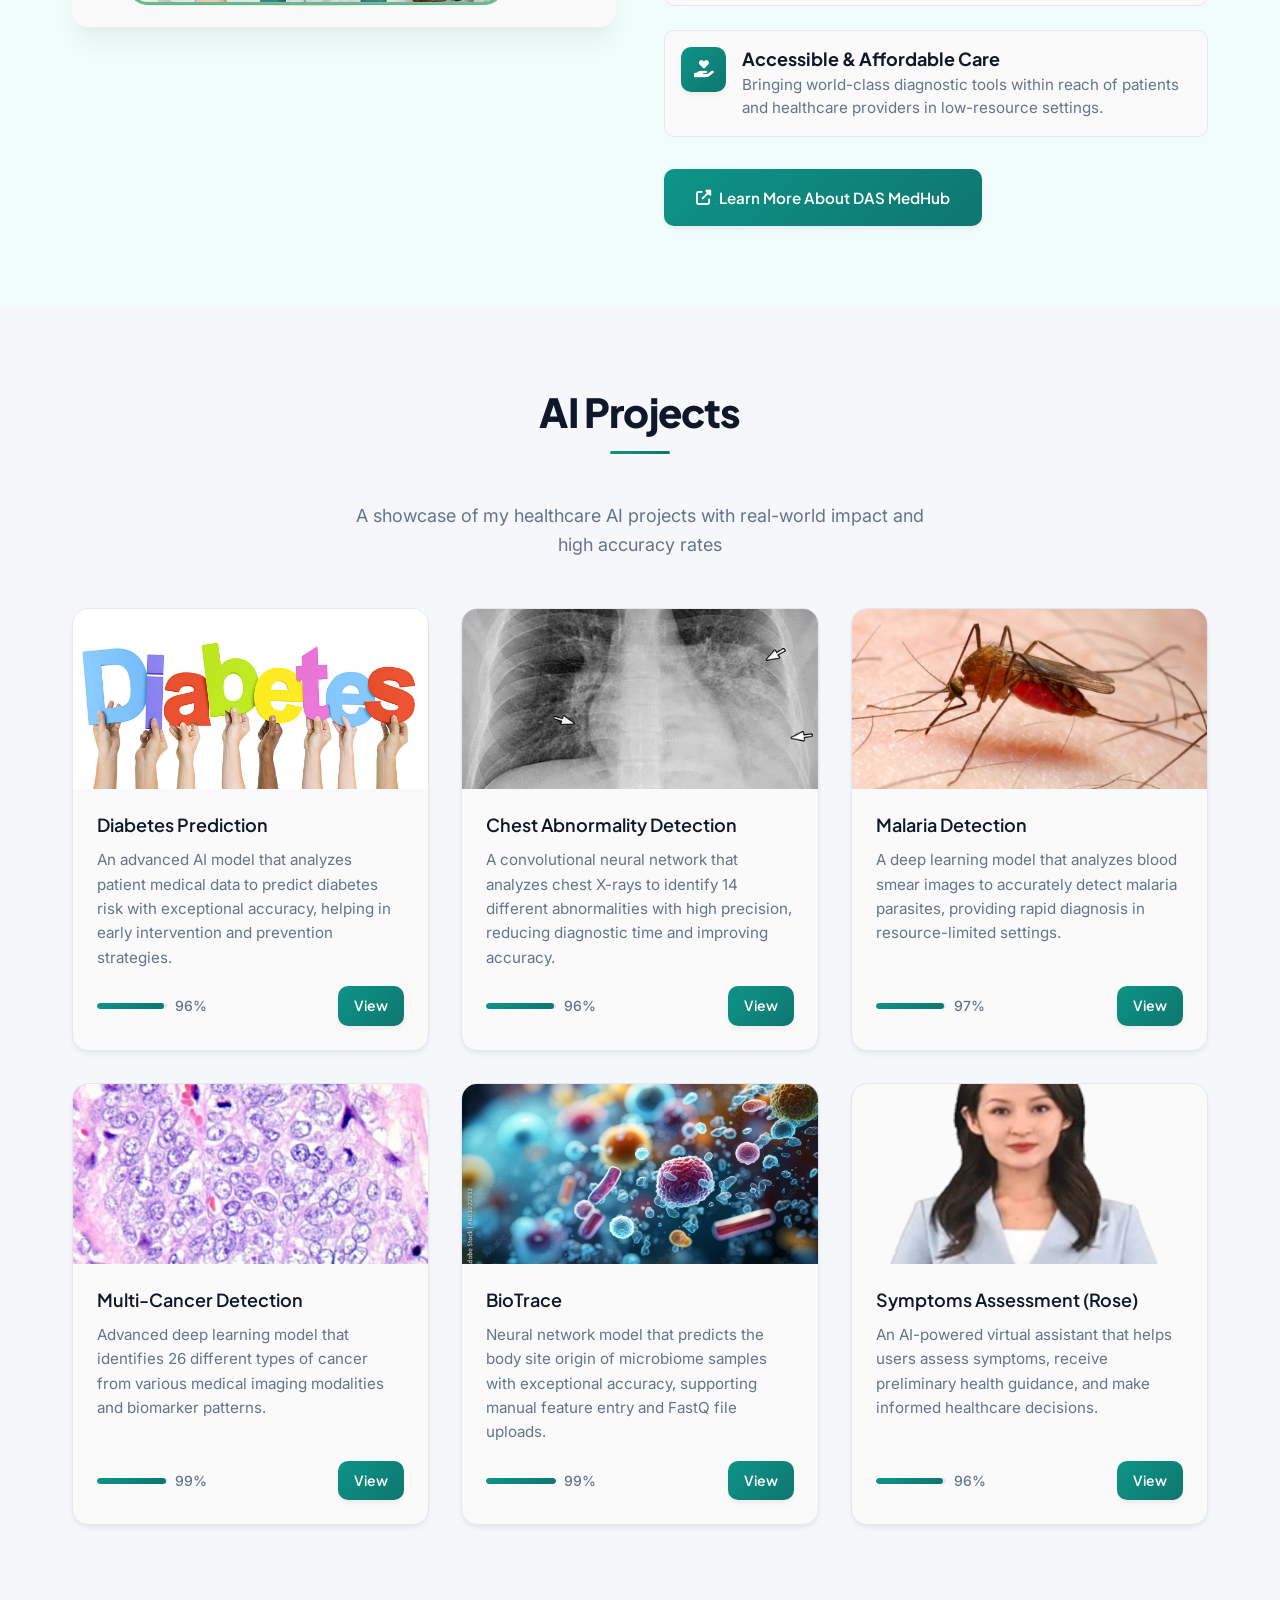
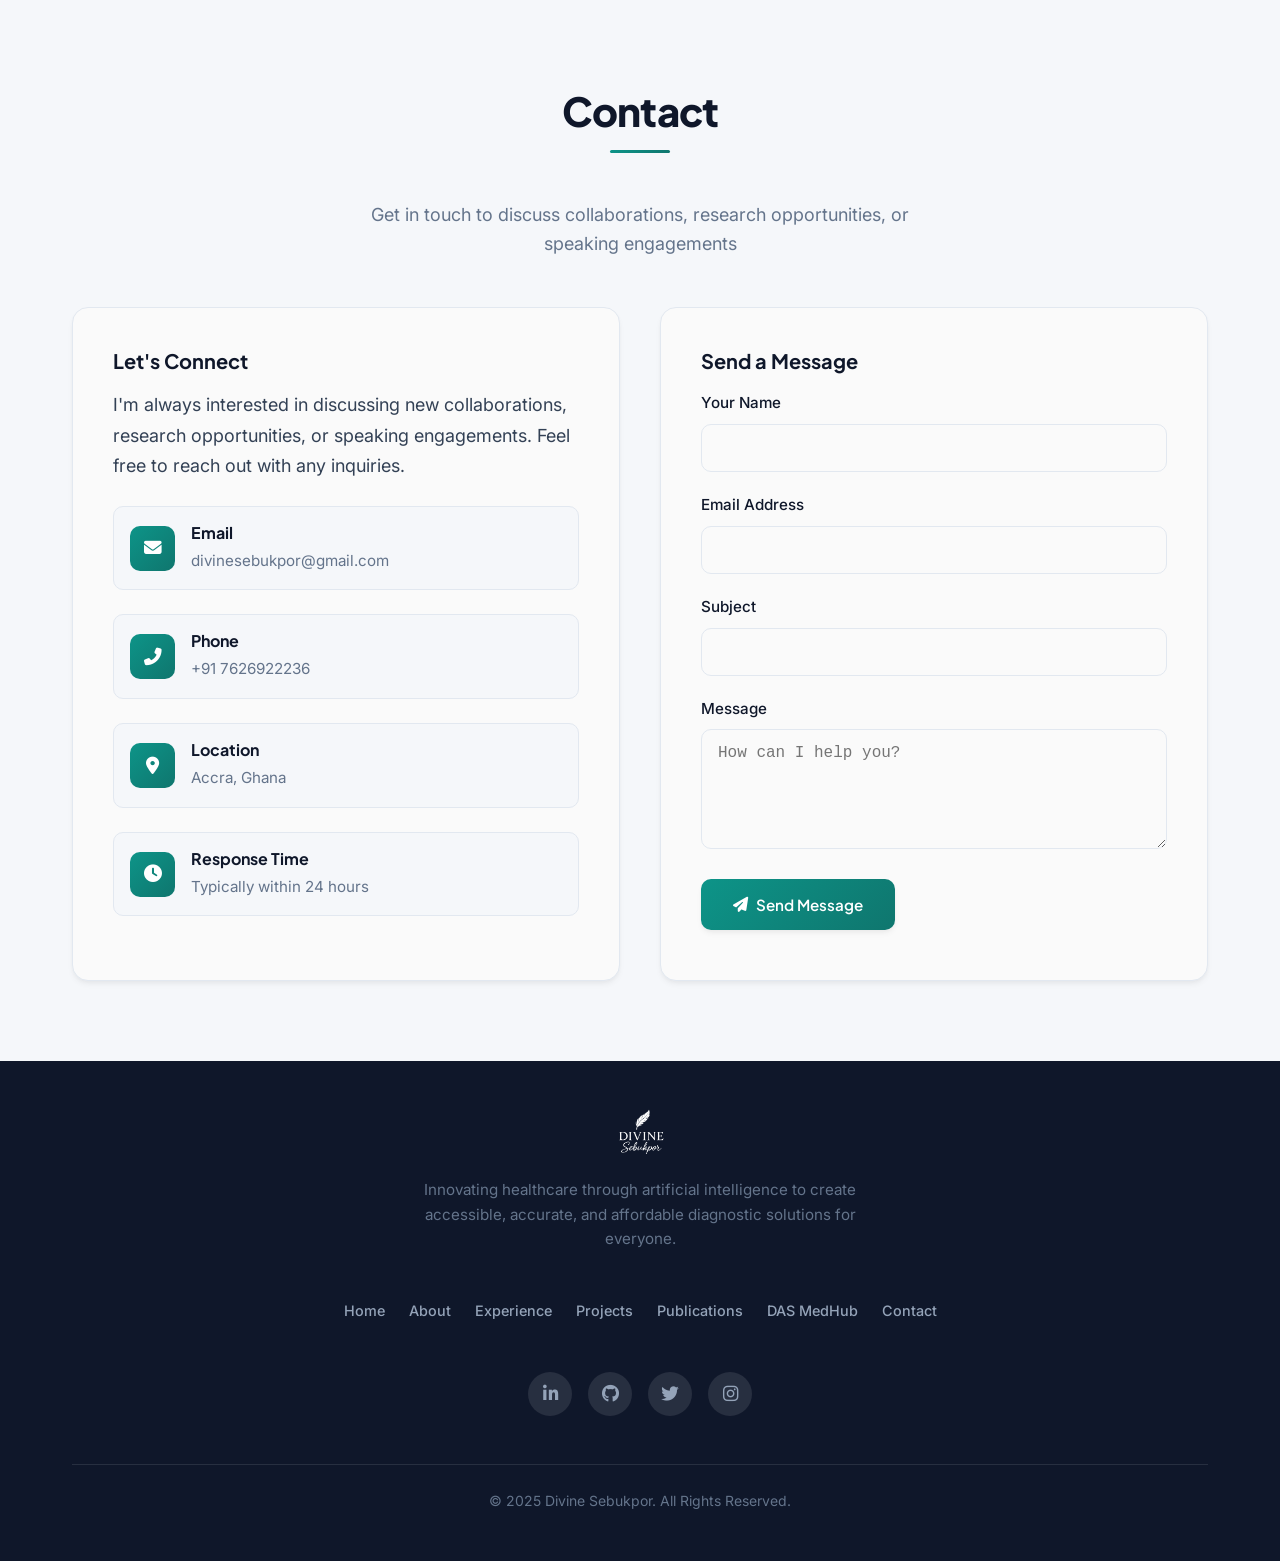
==== commit c927c902: "Update index.html" ====
--- a/index.html
+++ b/index.html
@@ -1408,7 +1408,6 @@
             <p class="section-subtitle">AI researcher, ambassador, and youth healthtech entrepreneur passionate about leveraging data, evidence, and inclusive evaluation to advance global healthcare and equity.</p>
             <div class="about-card">
                 <div class="about-text">
-                    <p>I'm an AI researcher, ambassador, and youth healthtech entrepreneur passionate about leveraging data, evidence, and inclusive evaluation to advance global healthcare and equity. With extensive experience in AI-driven diagnostics, ethical risk assessments, and youth mentorship, I'm committed to evidence-based decision-making and amplifying youth voices in global development.</p>
                     <p>My work focuses on developing cutting-edge AI solutions that make healthcare more accessible, accurate, and affordable for everyone, especially in underserved communities across Africa and beyond.</p>
                     <div class="skills">
                         <h4>Core Competencies</h4>
@@ -1556,7 +1555,10 @@
                     <div class="details">
                         <h4 class="abstract-title">Abstract</h4>
                         <p>
-                            Background: Early and accurate cancer detection remains a critical challenge in global healthcare. Deep learning has shown strong diagnostic potential, yet widespread adoption is limited by dependence on high-performance hardware, centralized servers, and data-privacy risks. Methods: This study introduces a browser-based multi-cancer classification framework that performs real-time, client-side inference using TensorFlow.js—eliminating the need for external servers or specialized GPUs. The proposed model fine-tunes the Xception architecture, leveraging depthwise separable convolutions for efficient feature extraction, on a large multi-cancer dataset of over 130,000 histopathological and cytological images spanning 26 cancer types. It was benchmarked against VGG16, ResNet50, EfficientNet-B0, and Vision Transformer.
+                            Background: Early and accurate cancer detection remains a critical challenge in global healthcare. Deep learning has shown strong diagnostic potential, yet widespread adoption is limited by dependence on high-performance hardware, centralized servers, and data-privacy risks. 
+                        </p>
+                        <p>
+                            Methods: This study introduces a browser-based multi-cancer classification framework that performs real-time, client-side inference using TensorFlow.js—eliminating the need for external servers or specialized GPUs. The proposed model fine-tunes the Xception architecture, leveraging depthwise separable convolutions for efficient feature extraction, on a large multi-cancer dataset of over 130,000 histopathological and cytological images spanning 26 cancer types. It was benchmarked against VGG16, ResNet50, EfficientNet-B0, and Vision Transformer.
                         </p>
                         <p>
                             Results: The model achieved a Top-1 accuracy of 99.85% and Top-5 accuracy of 100%, surpassing all comparators while maintaining lightweight computational requirements. Grad-CAM visualizations confirmed that predictions were guided by histopathologically relevant regions, reinforcing interpretability and clinical trust. Conclusions: This work represents the first fully browser-deployable, privacy-preserving deep learning framework for multi-cancer diagnosis, demonstrating that high-accuracy AI can be achieved without infrastructure overhead. It establishes a practical pathway for equitable, cost-effective global deployment of medical AI tools.
@@ -2087,3 +2089,4 @@
     </script>
 </body>
 </html>
+
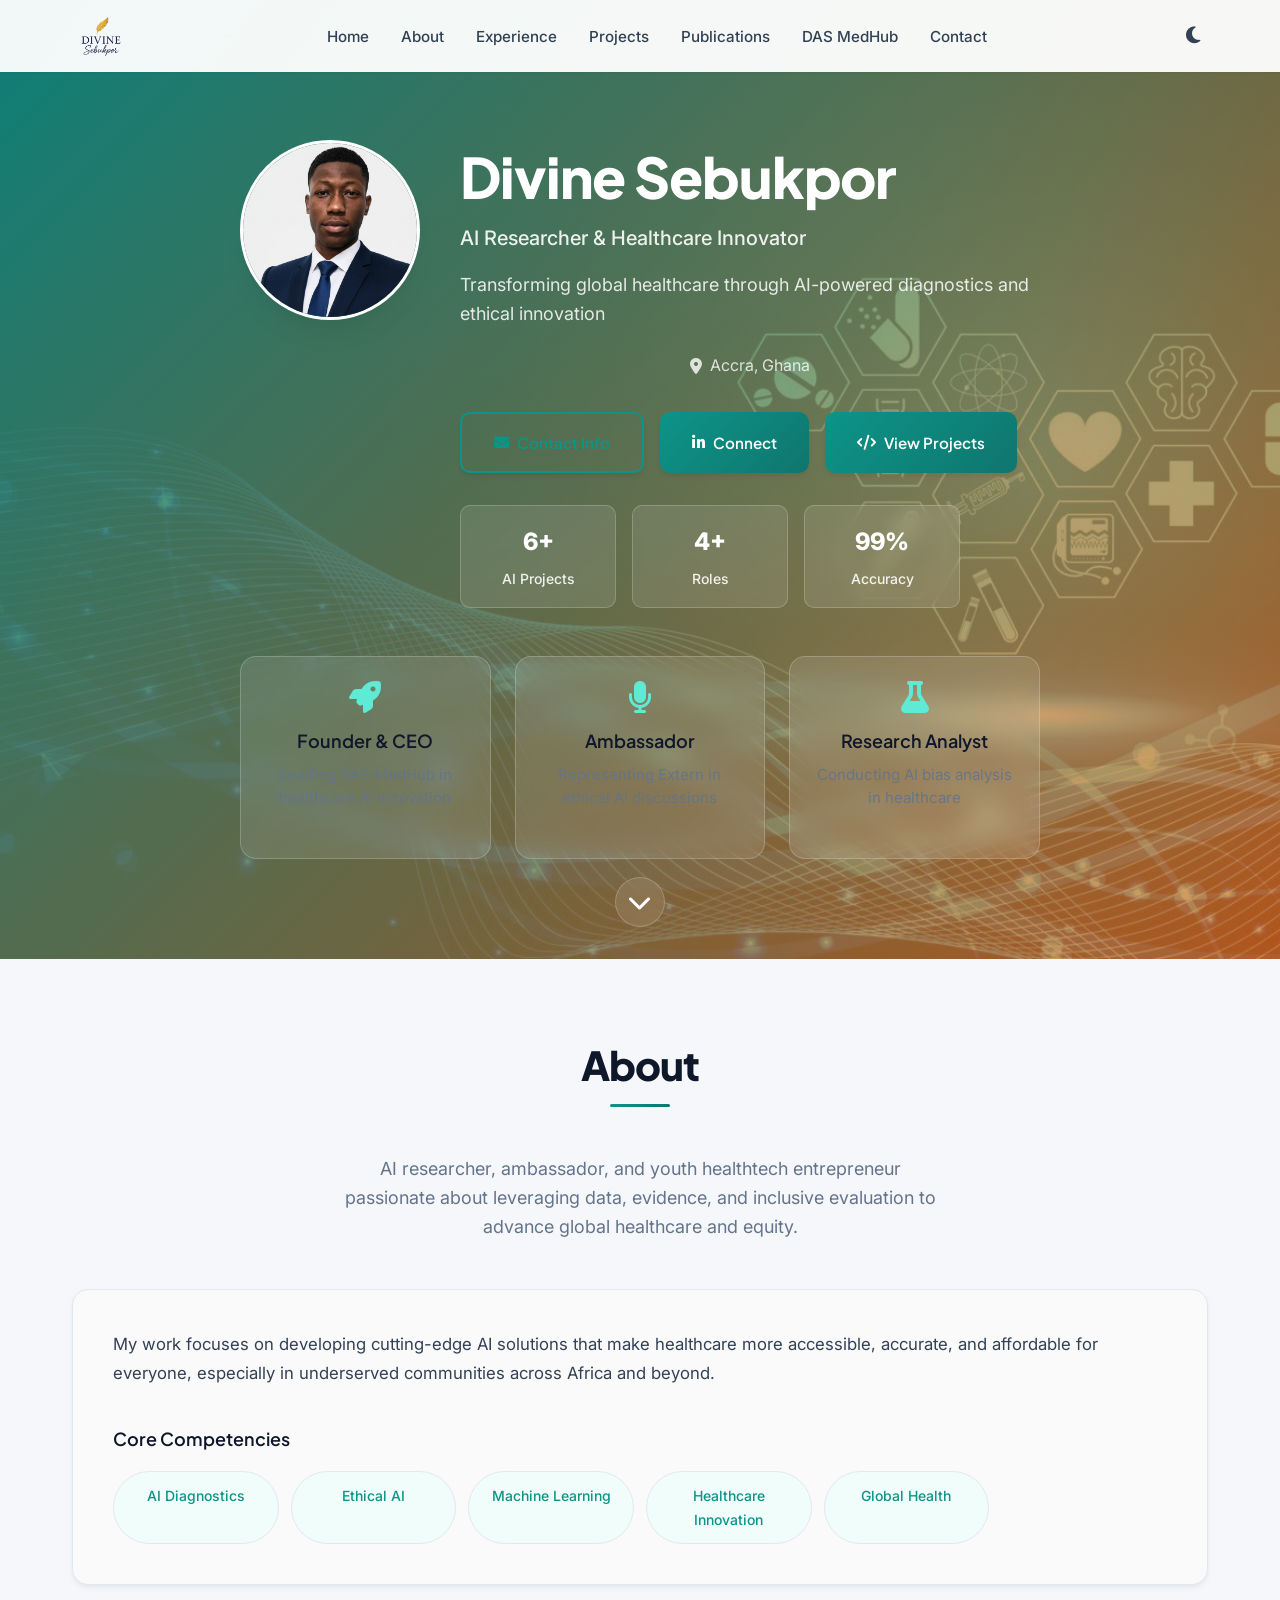
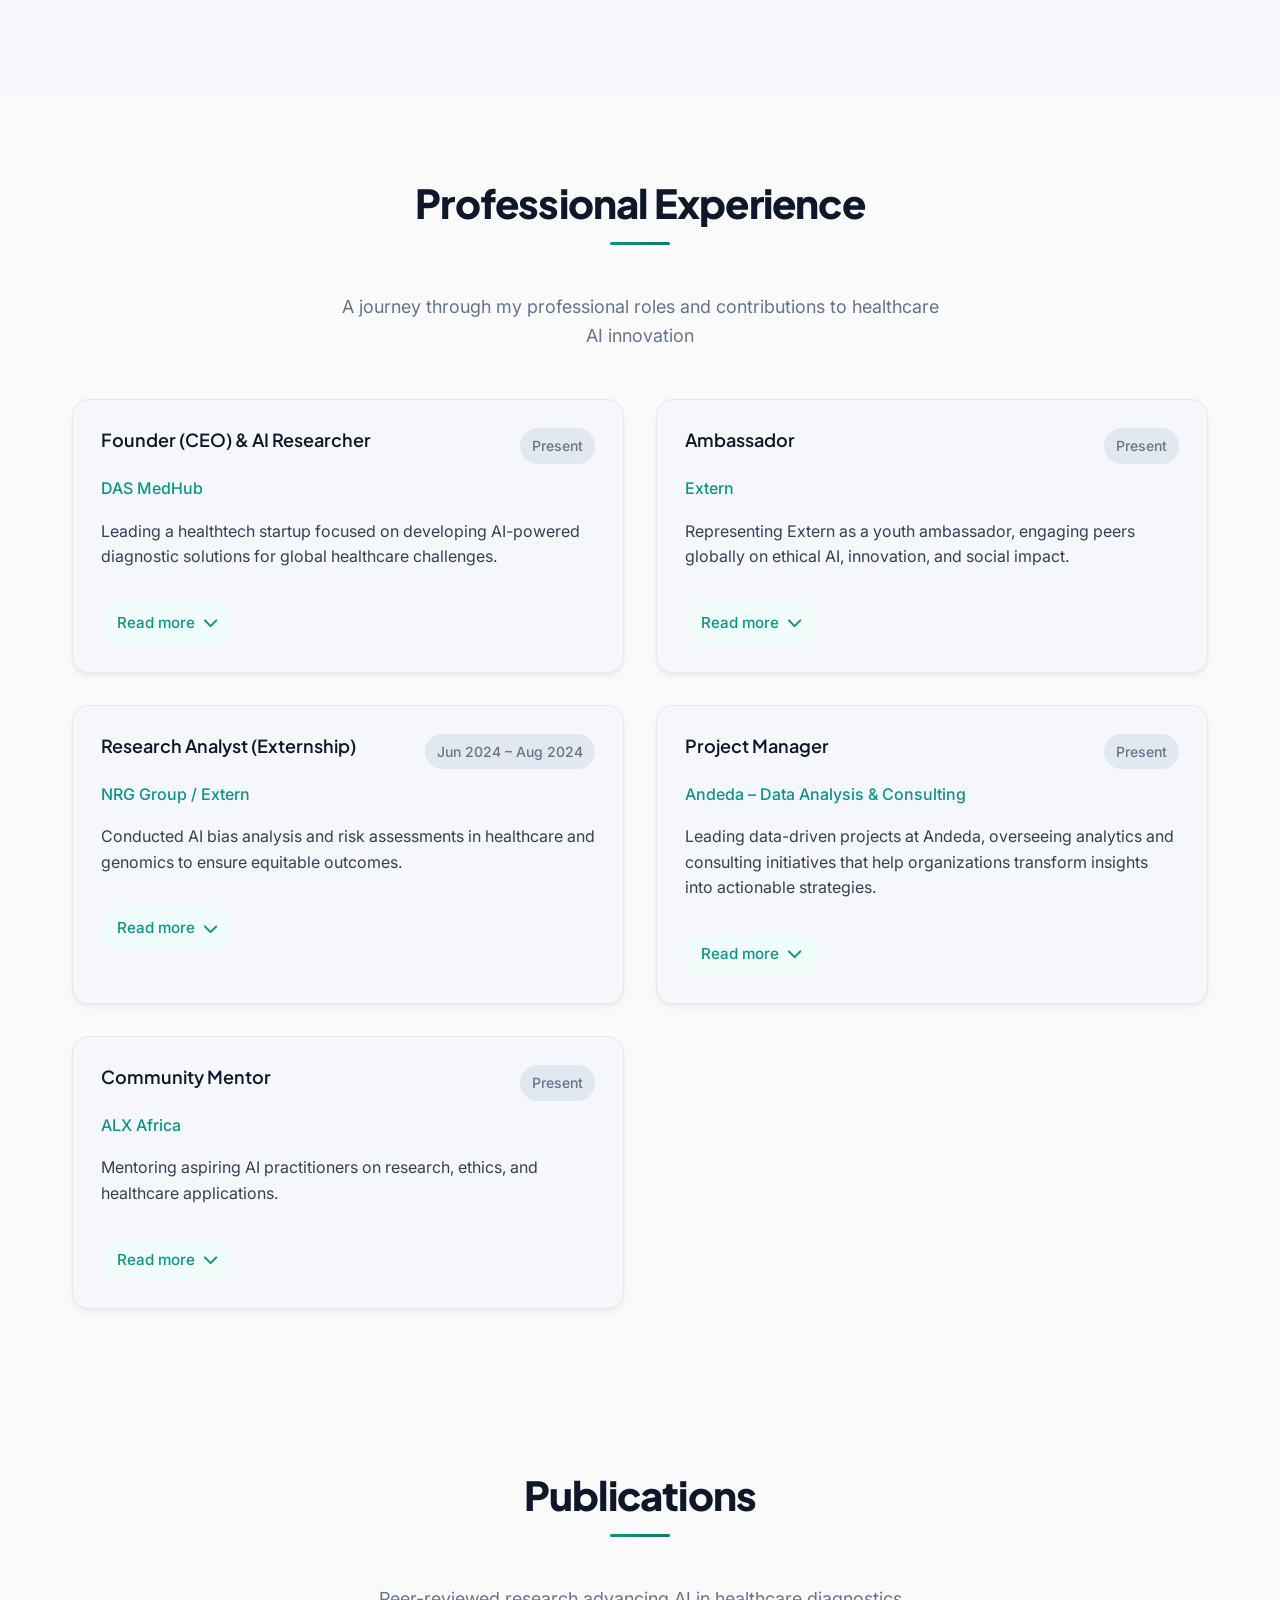
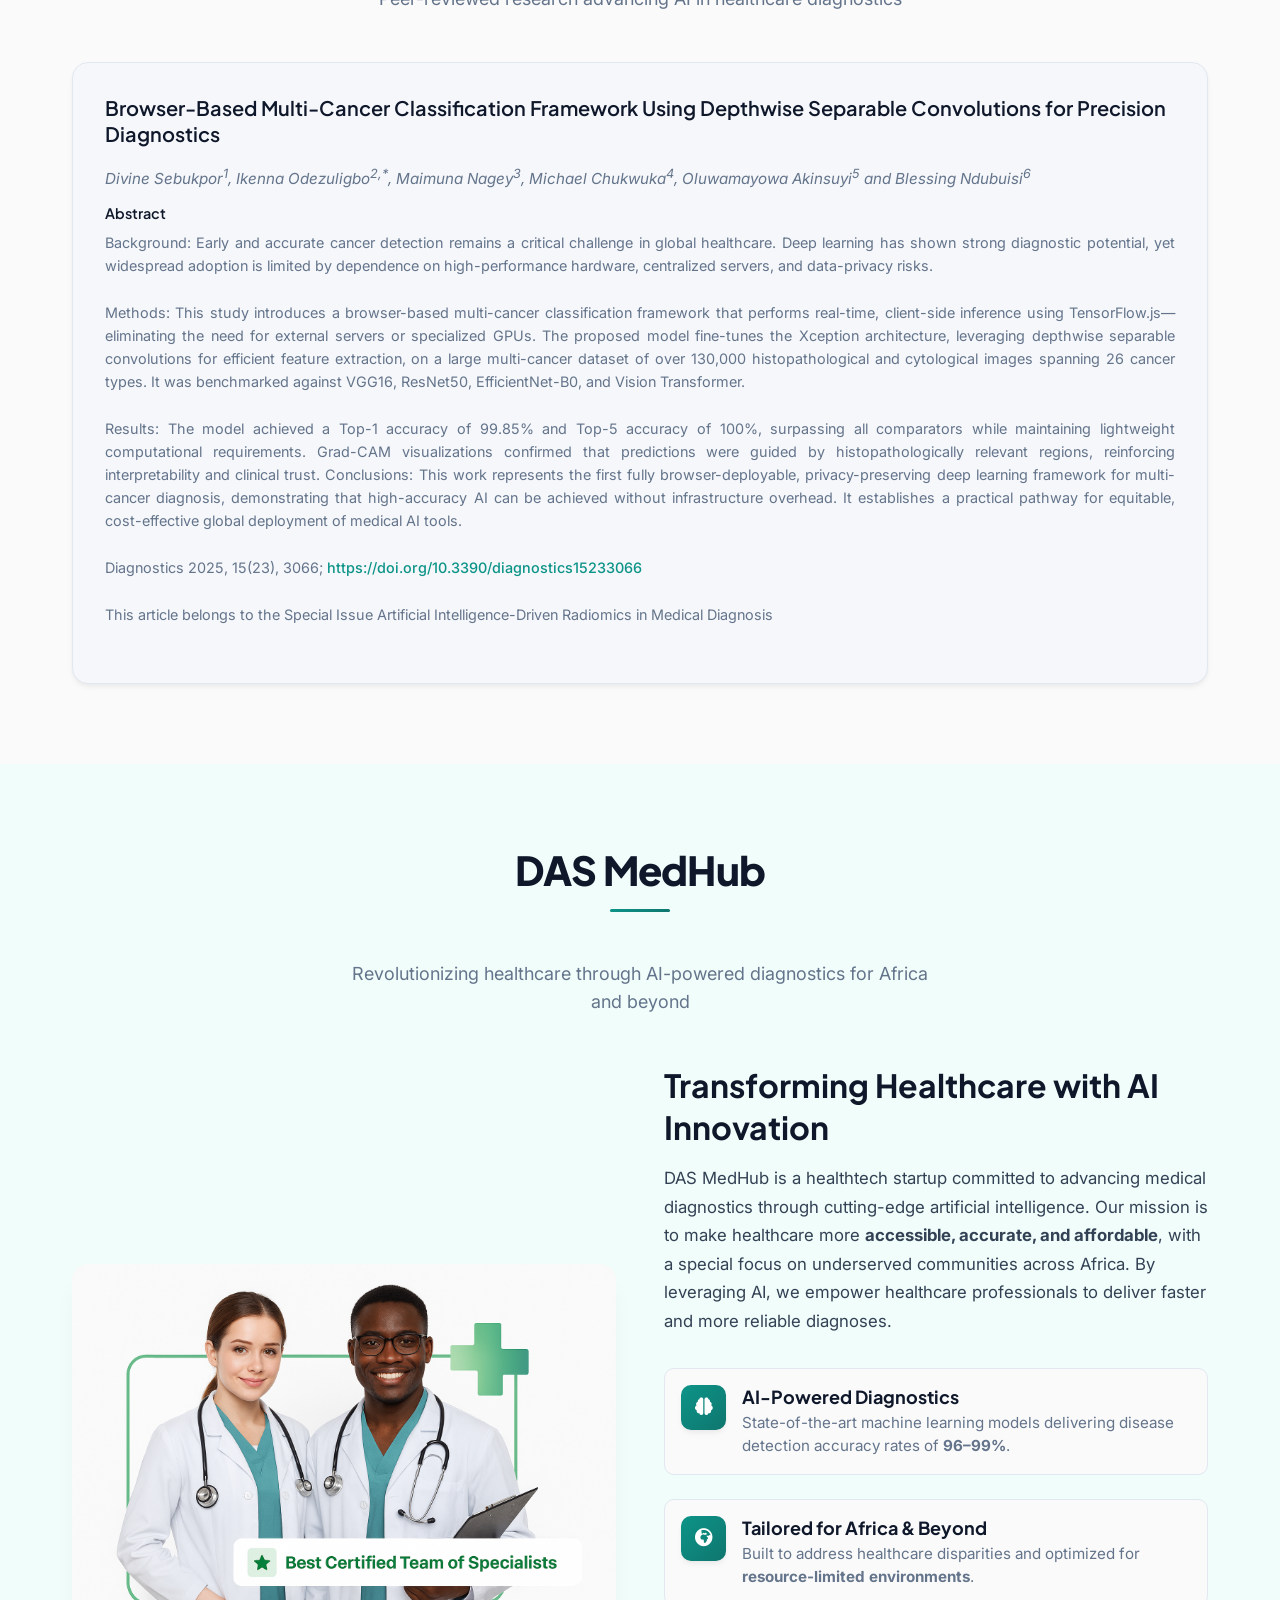
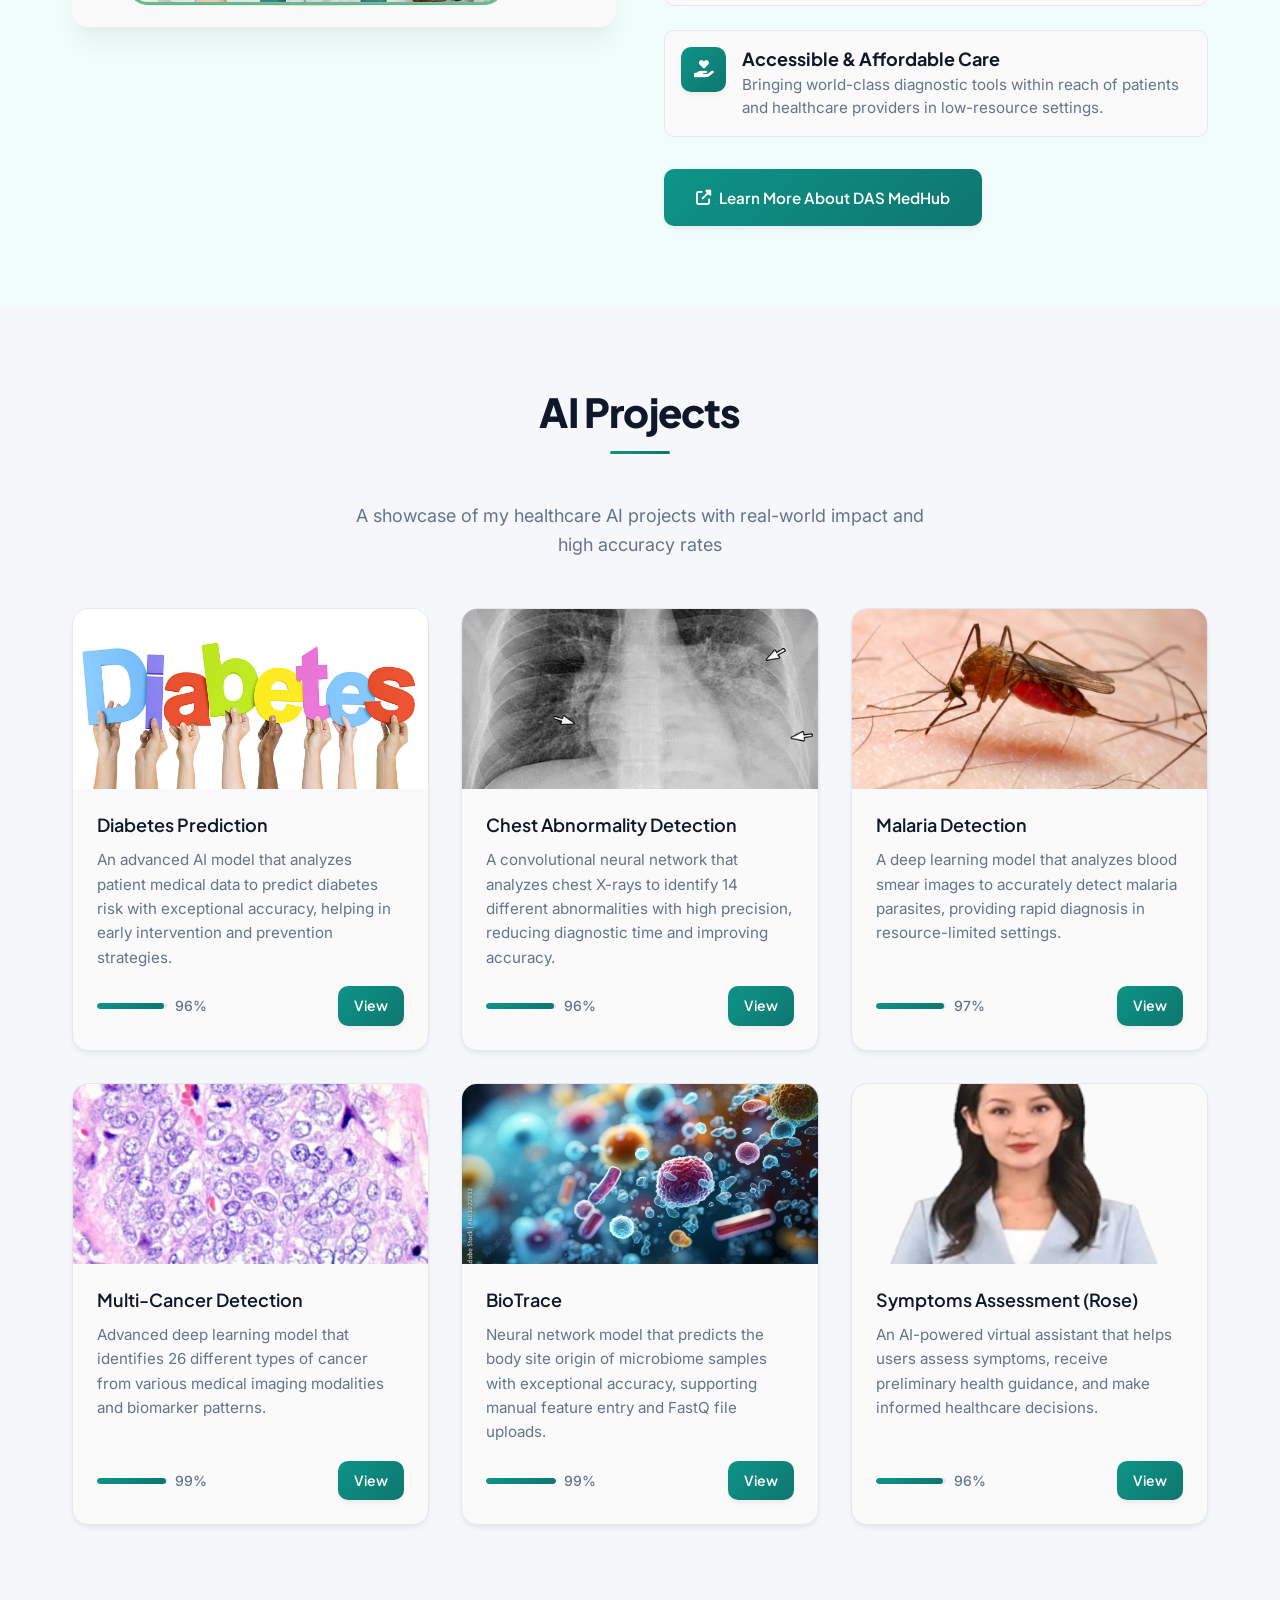
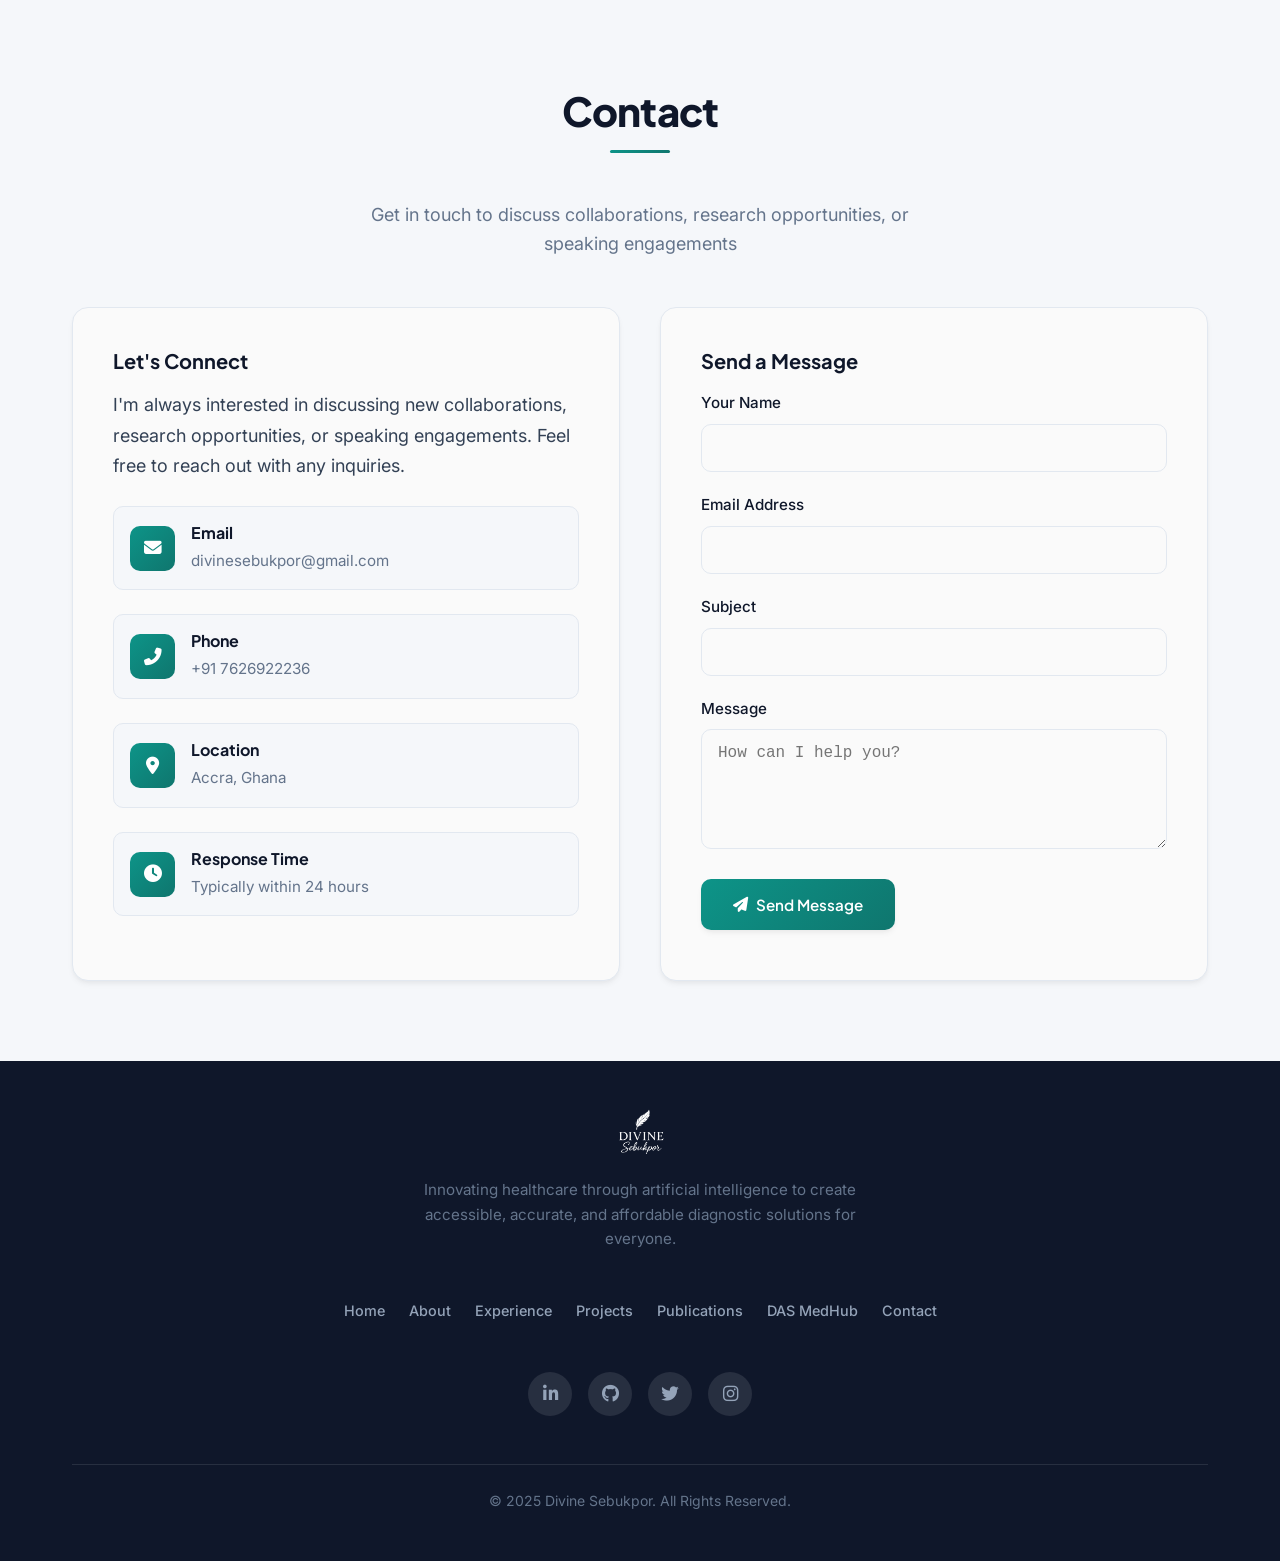
==== commit c2e5d708: "Update print statement to say 'Goodbye World'" ====
--- a/index.html
+++ b/index.html
@@ -1869,10 +1869,10 @@
                     <a href="https://github.com/Sebukpor" class="social-icon" aria-label="GitHub">
                         <i class="fab fa-github"></i>
                     </a>
-                    <a href="https://twitter.com/" class="social-icon" aria-label="Twitter">
+                    <a href="https://x.com/sebukpor" class="social-icon" aria-label="Twitter">
                         <i class="fab fa-twitter"></i>
                     </a>
-                    <a href="https://www.instagram.com/" class="social-icon" aria-label="Instagram">
+                    <a href="https://www.instagram.com/sebukpor_10/" class="social-icon" aria-label="Instagram">
                         <i class="fab fa-instagram"></i>
                     </a>
                 </div>
@@ -2090,3 +2090,4 @@
 </body>
 </html>
 
+
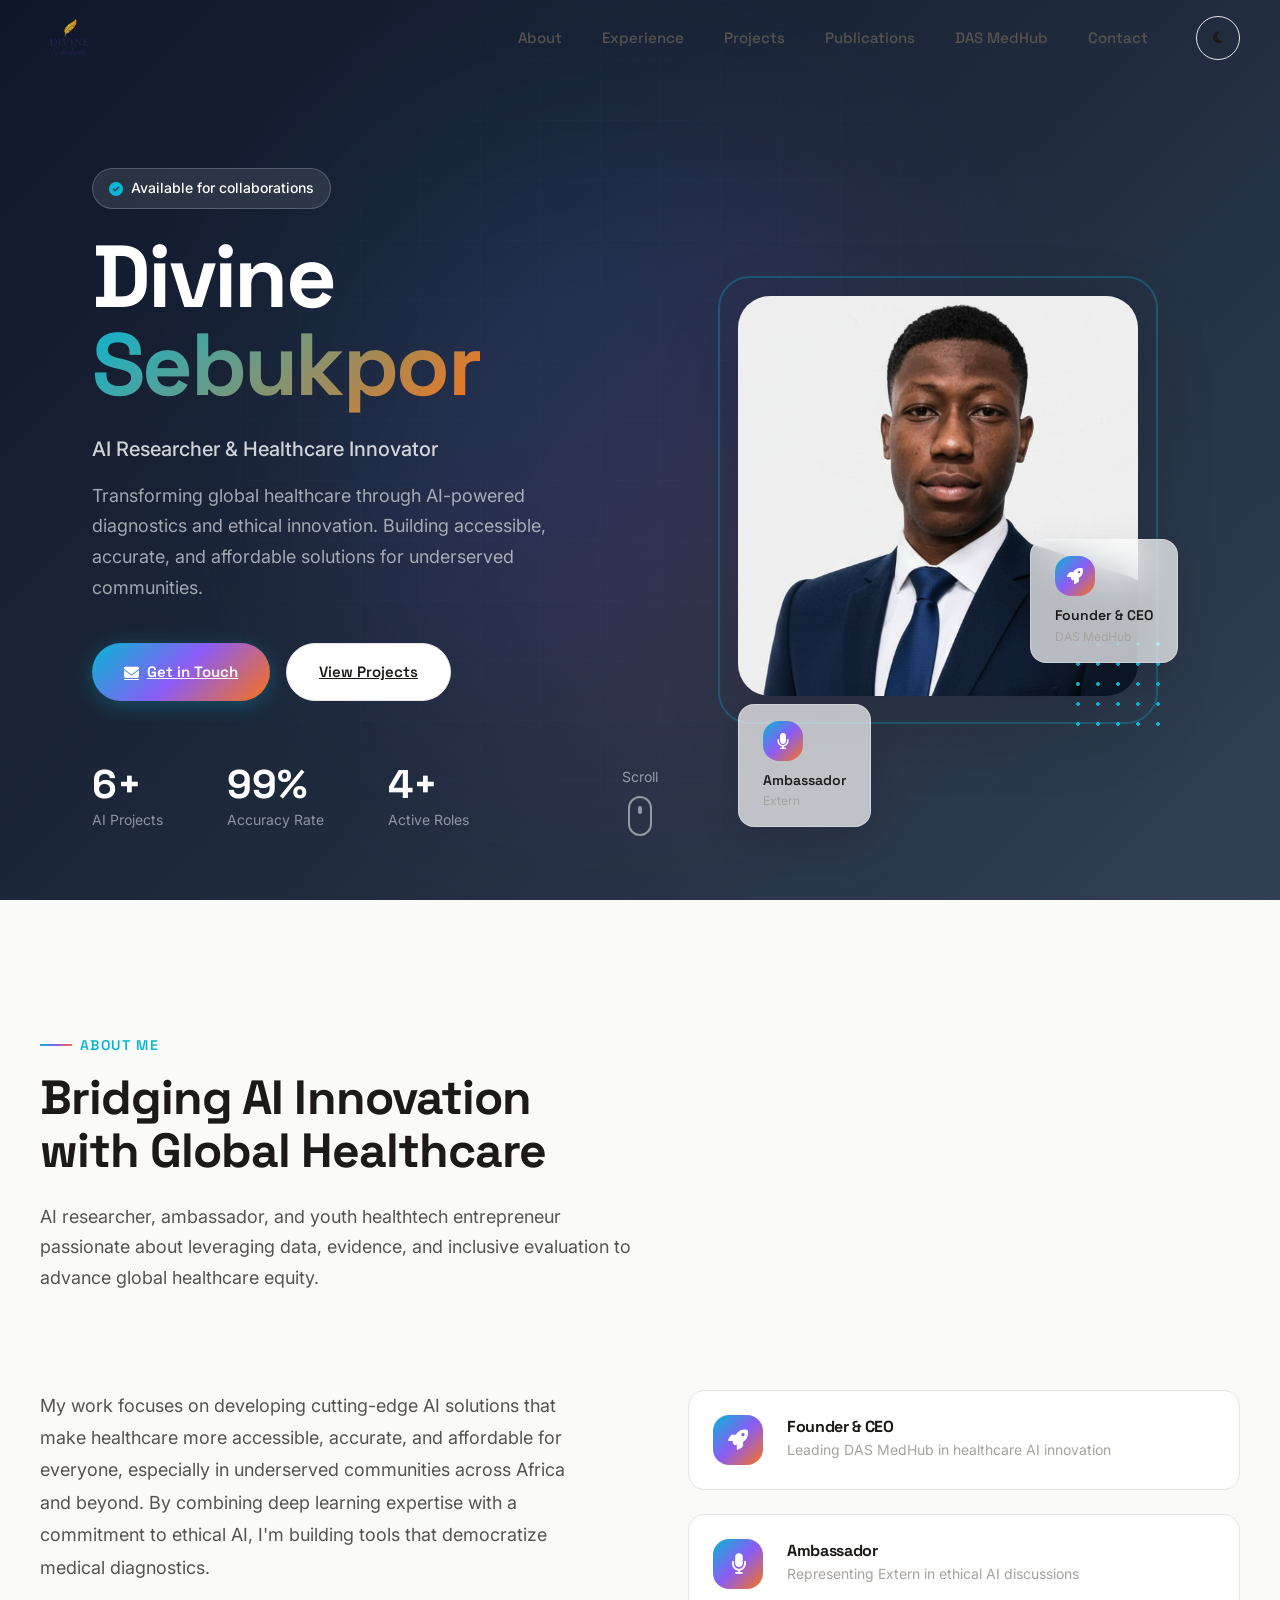
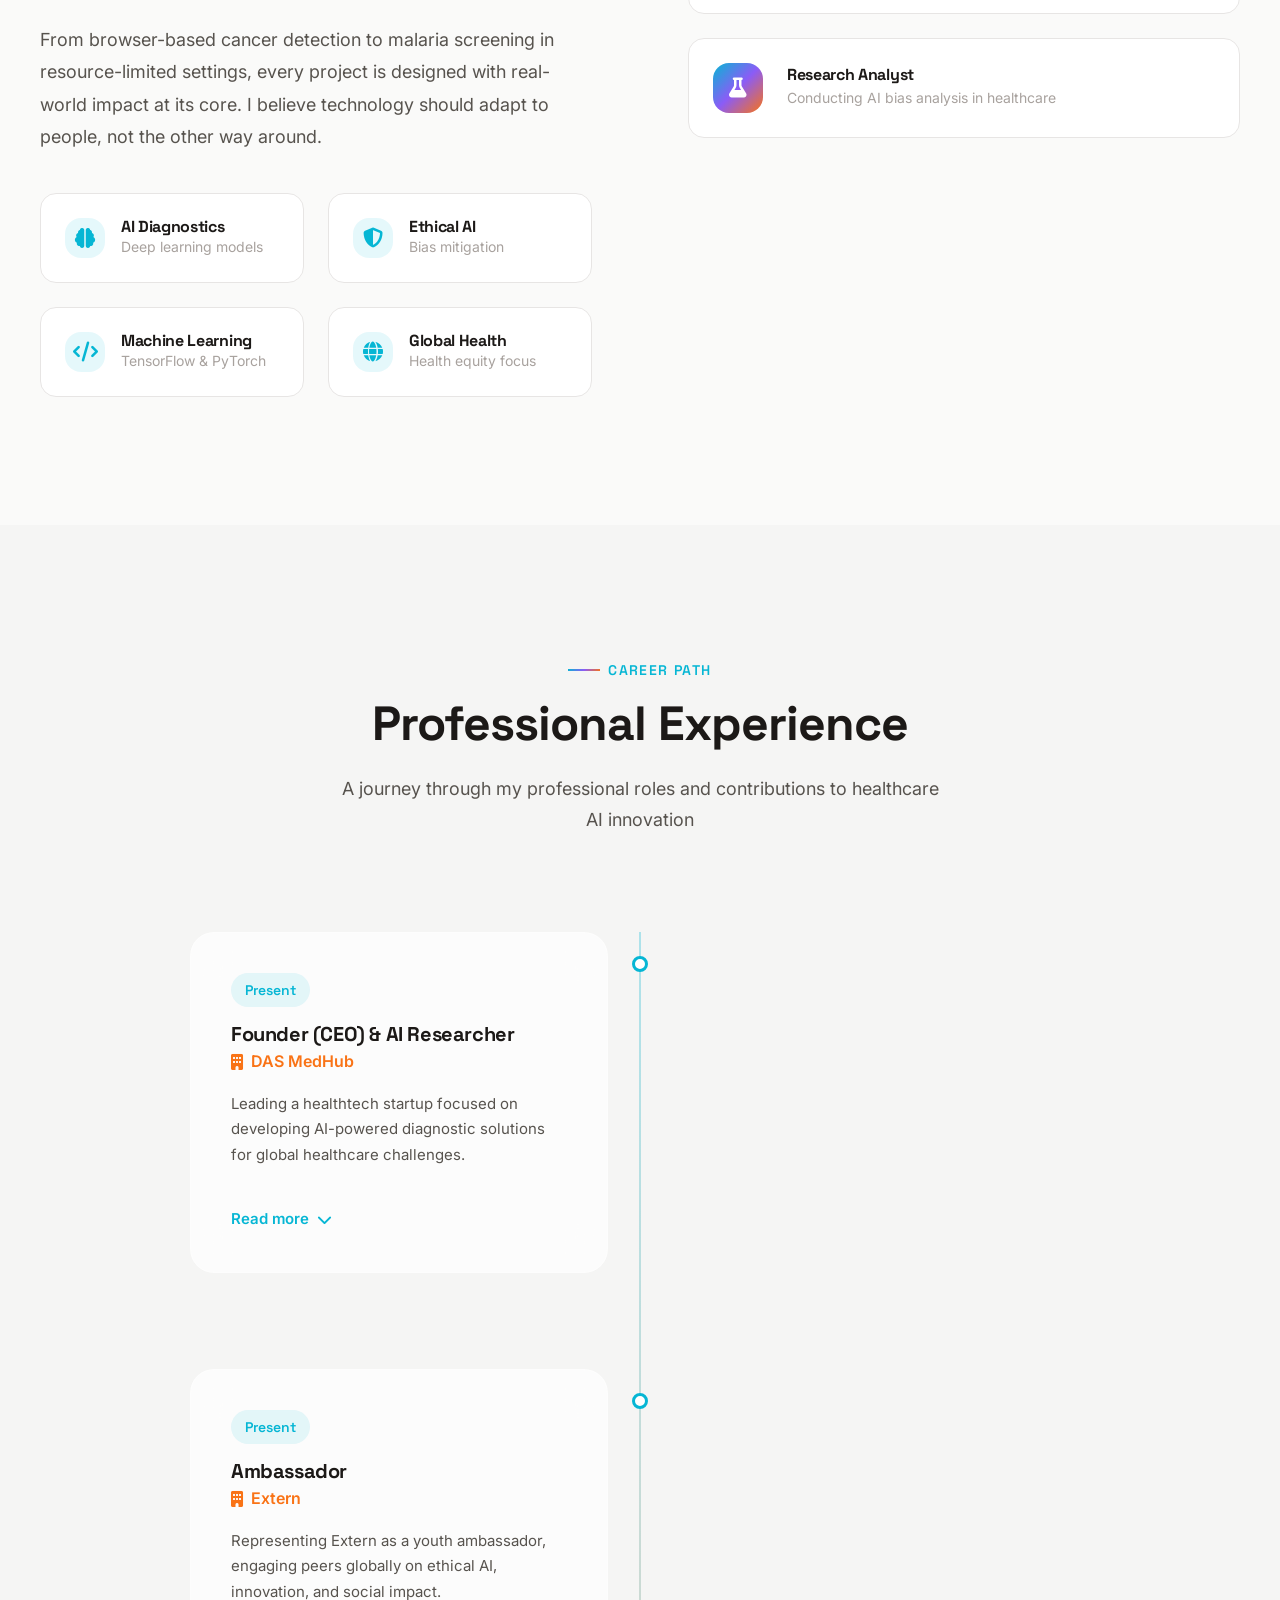
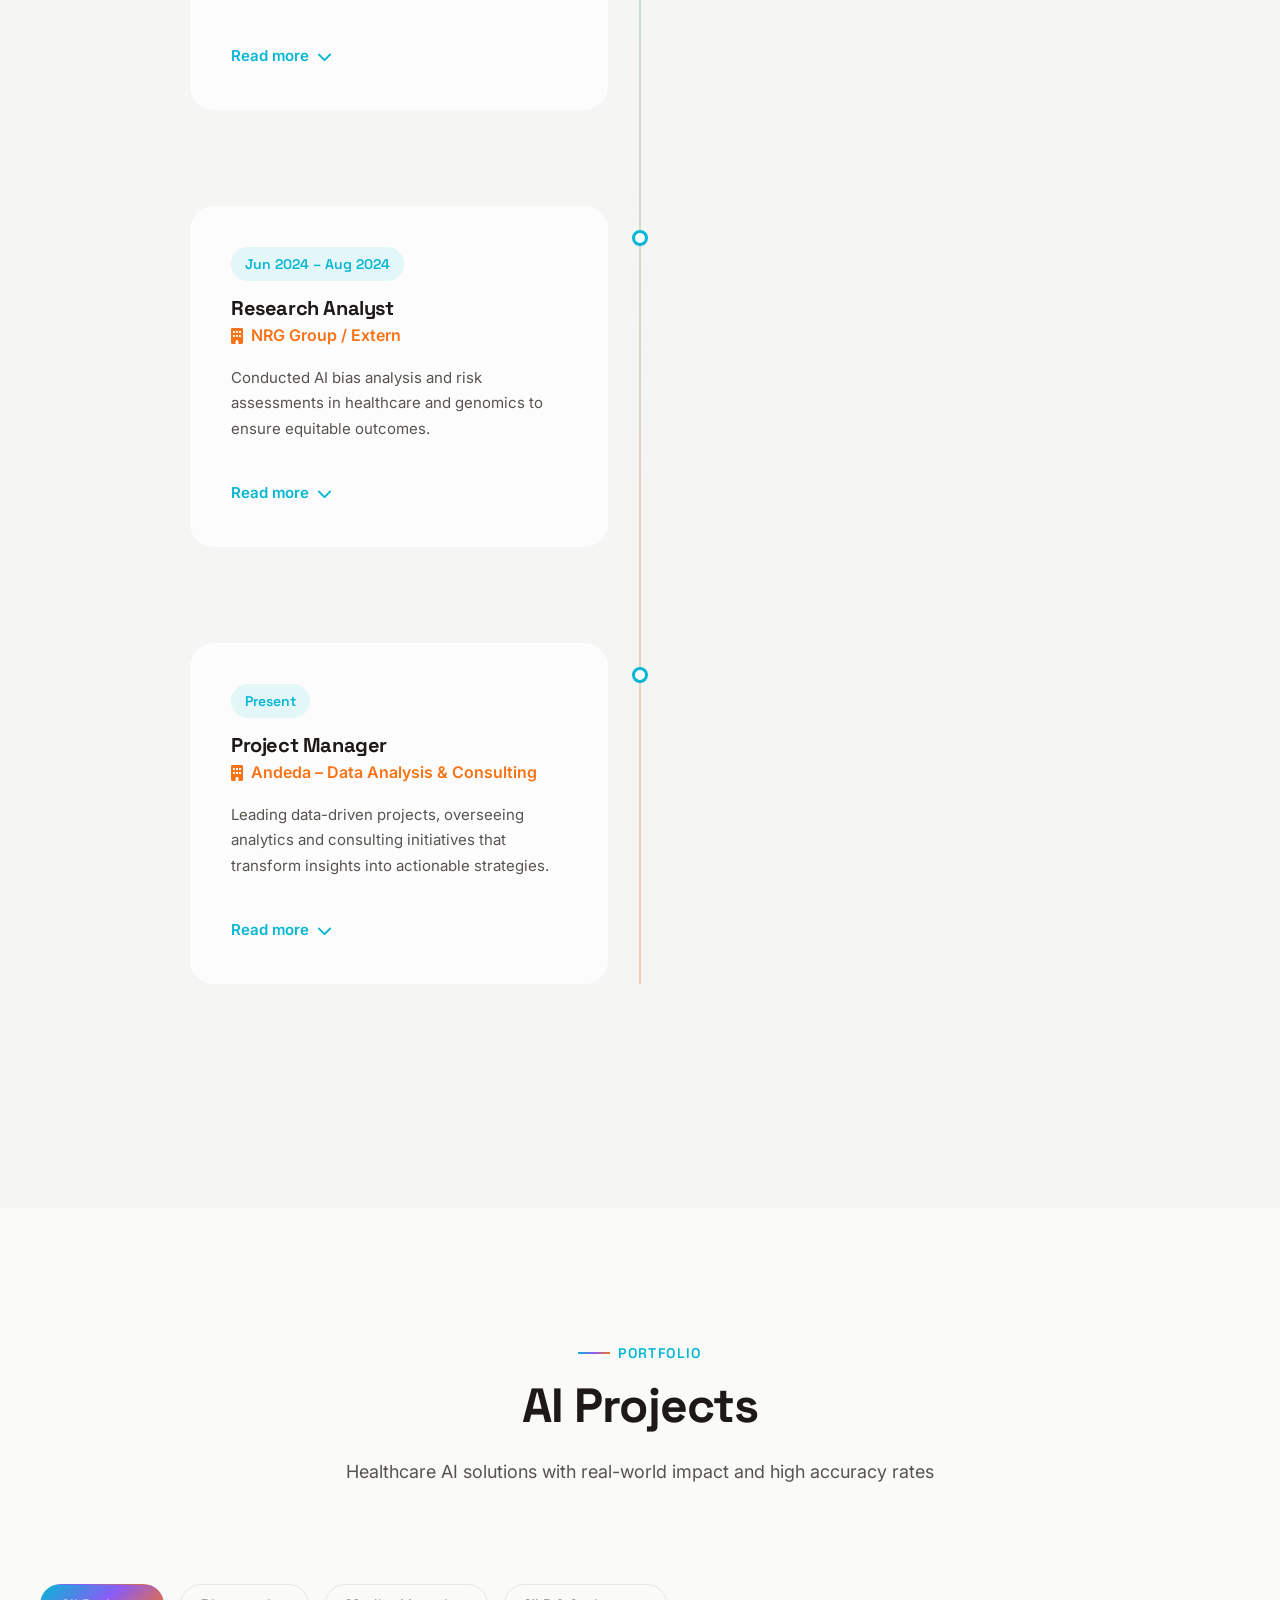
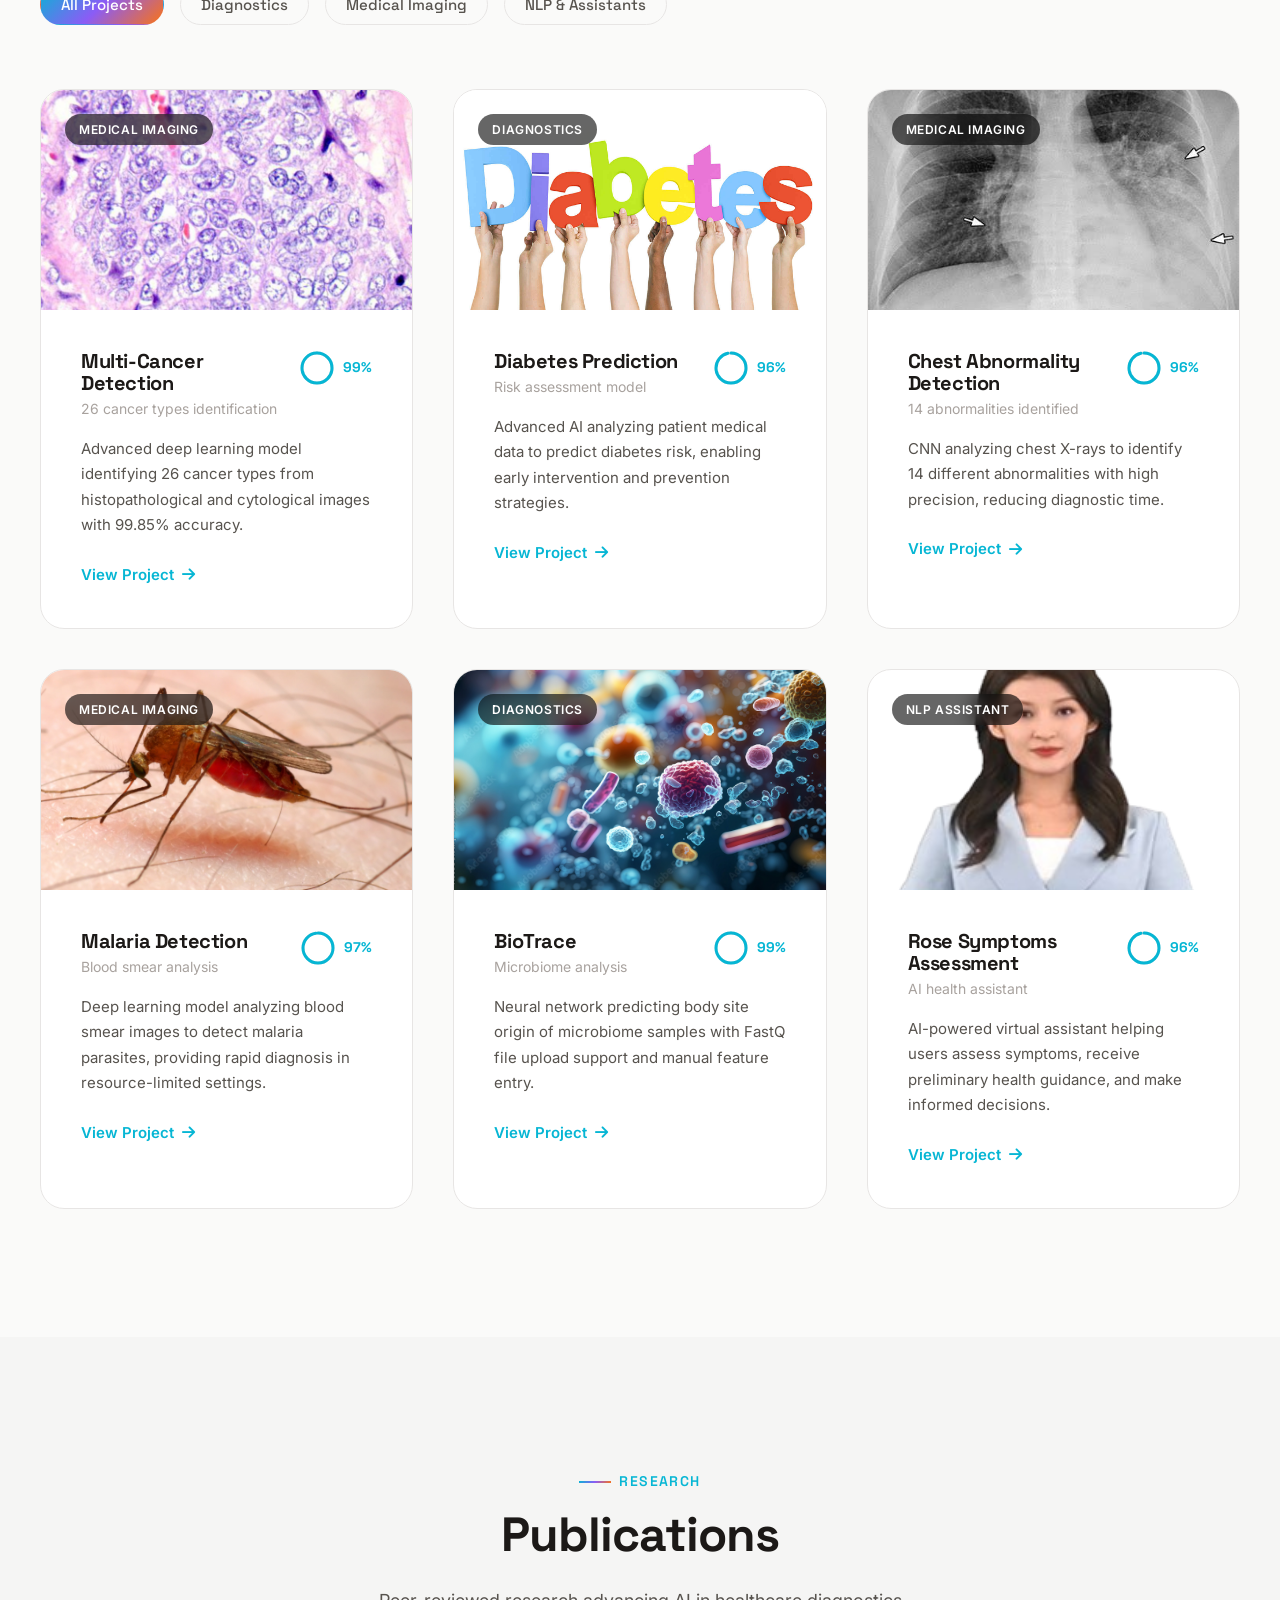
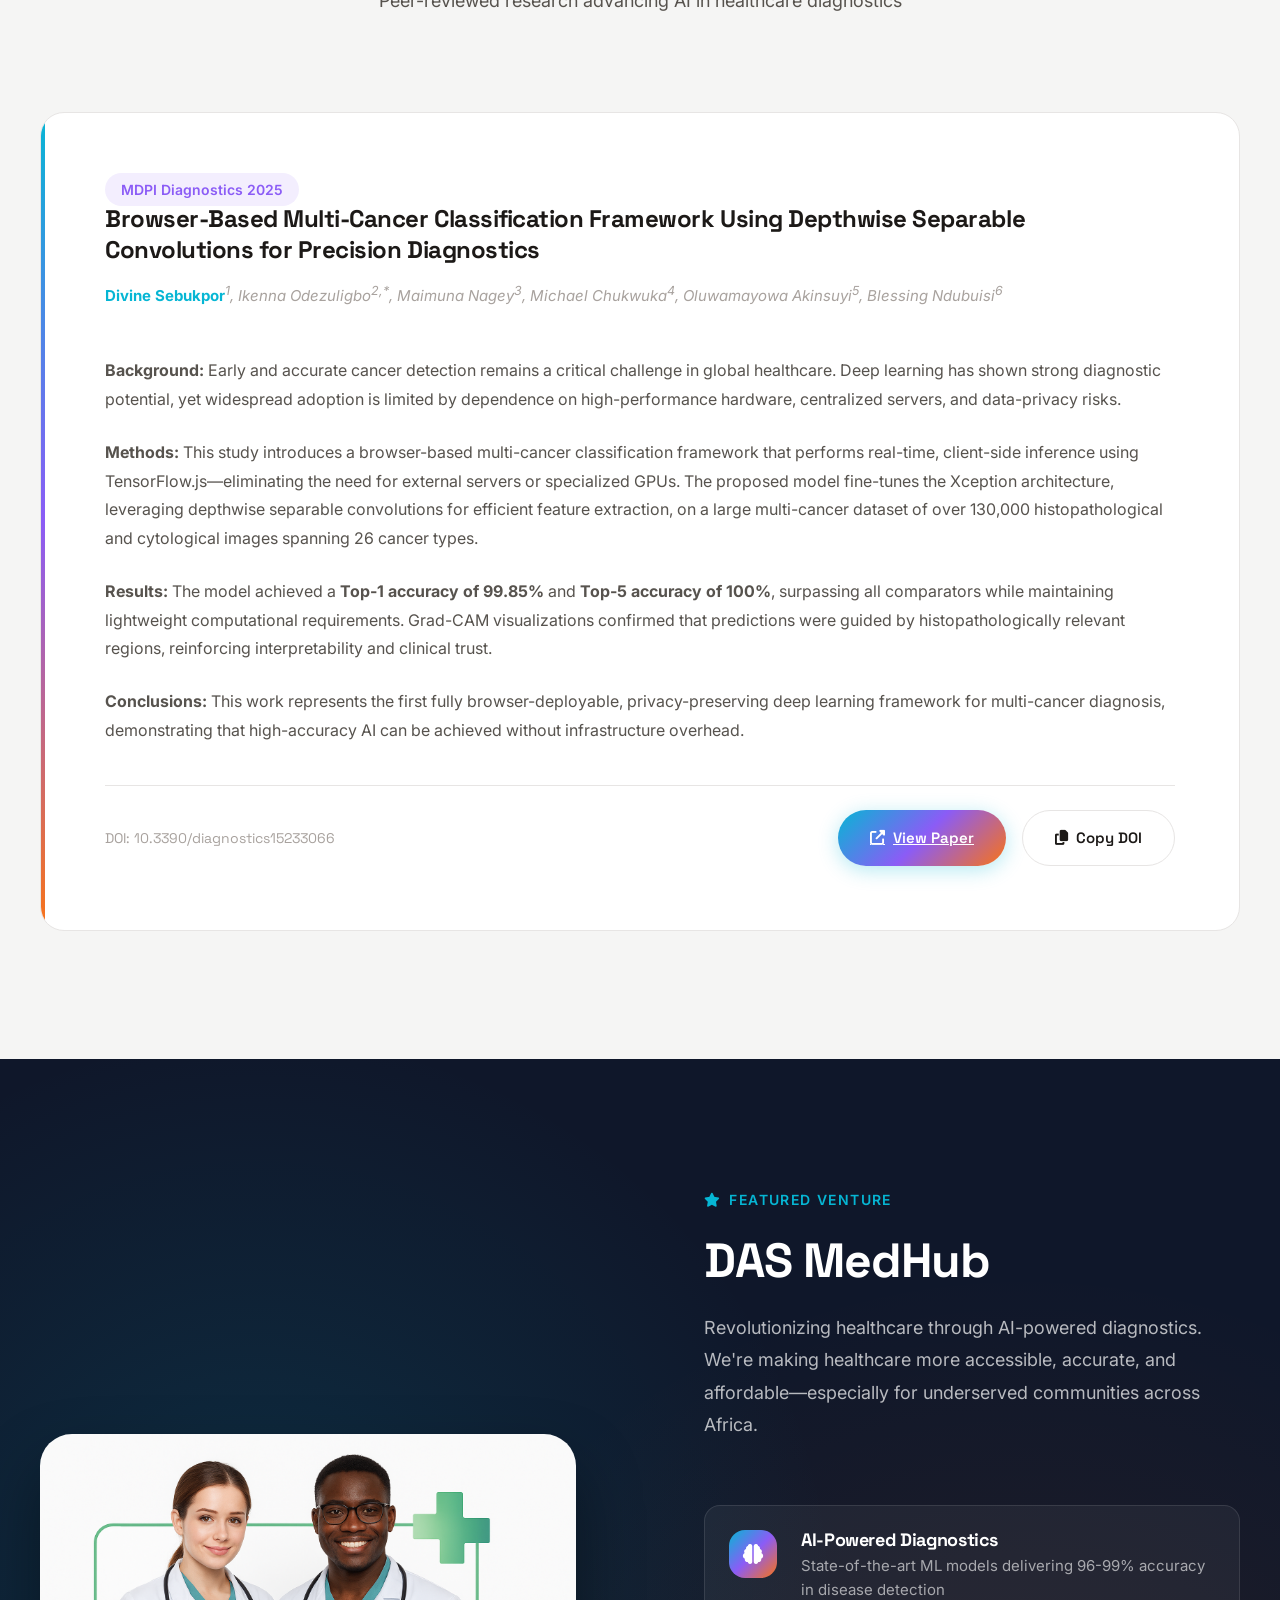
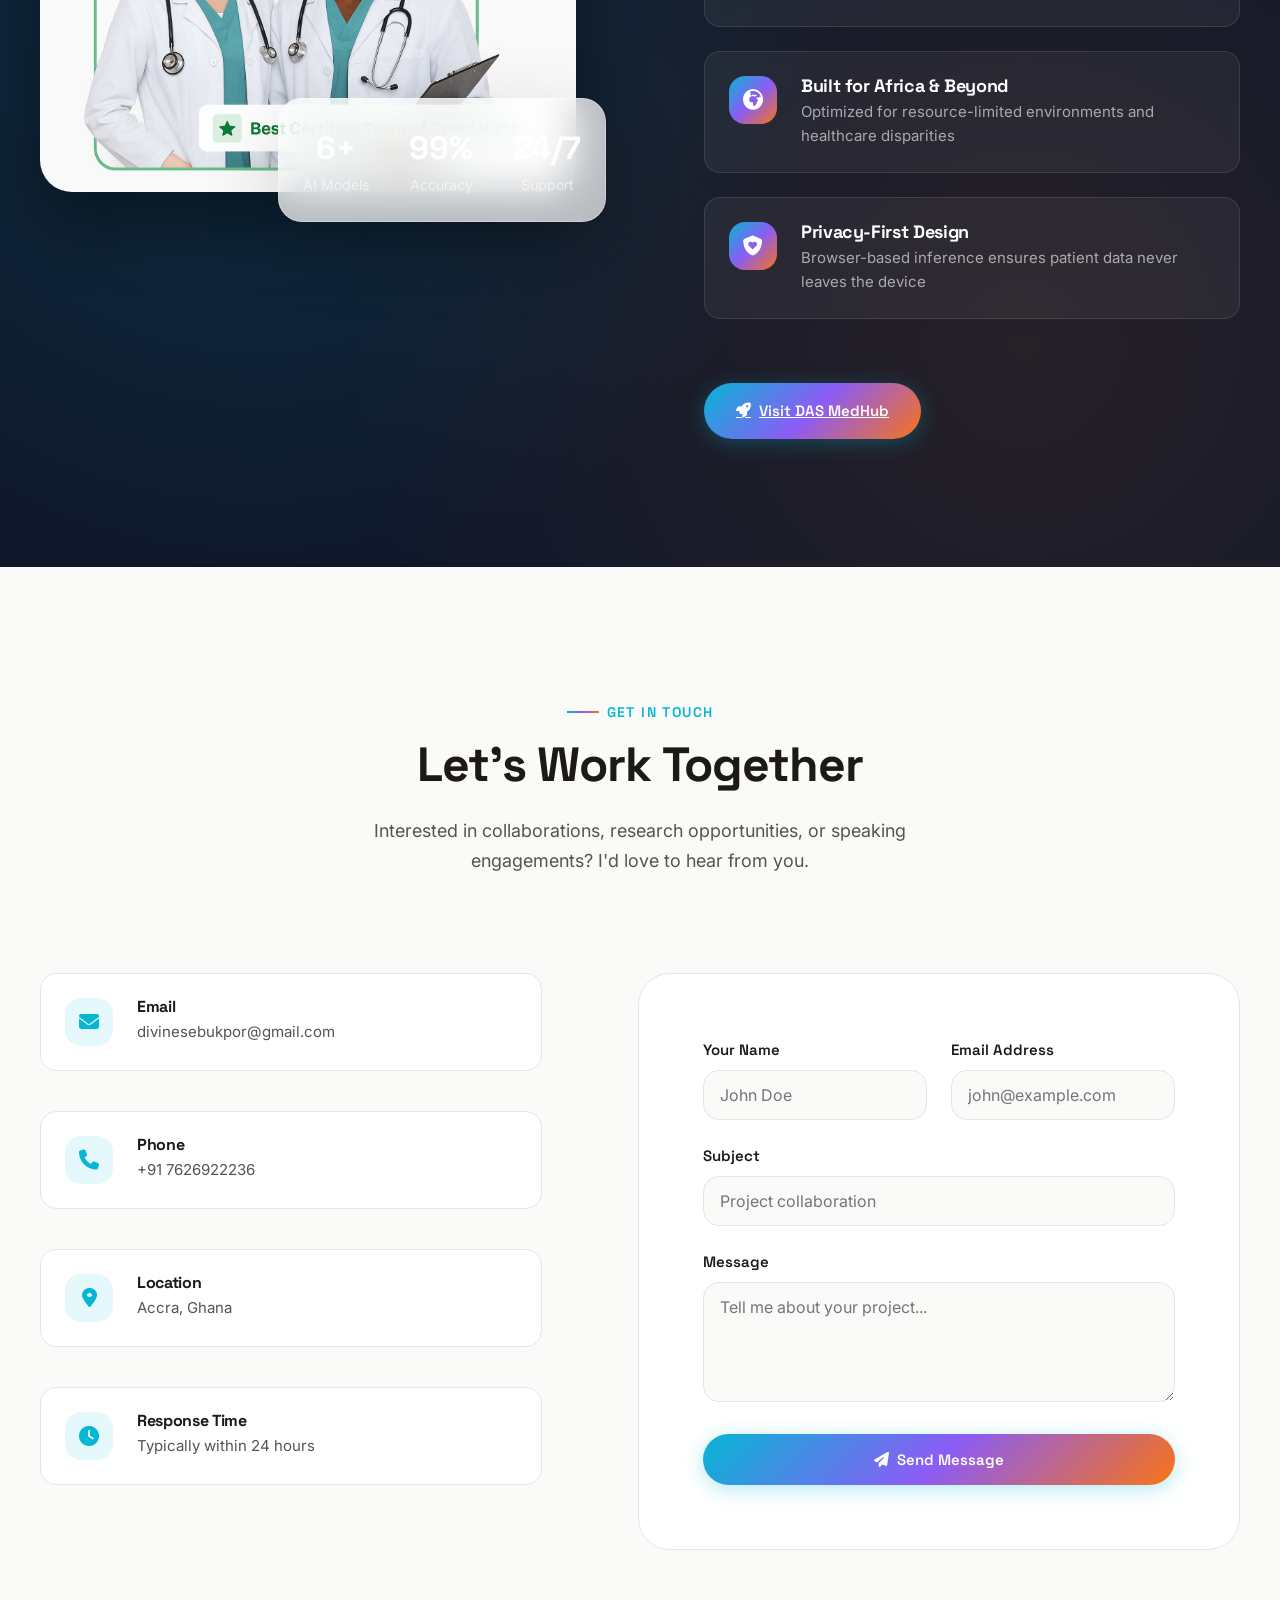
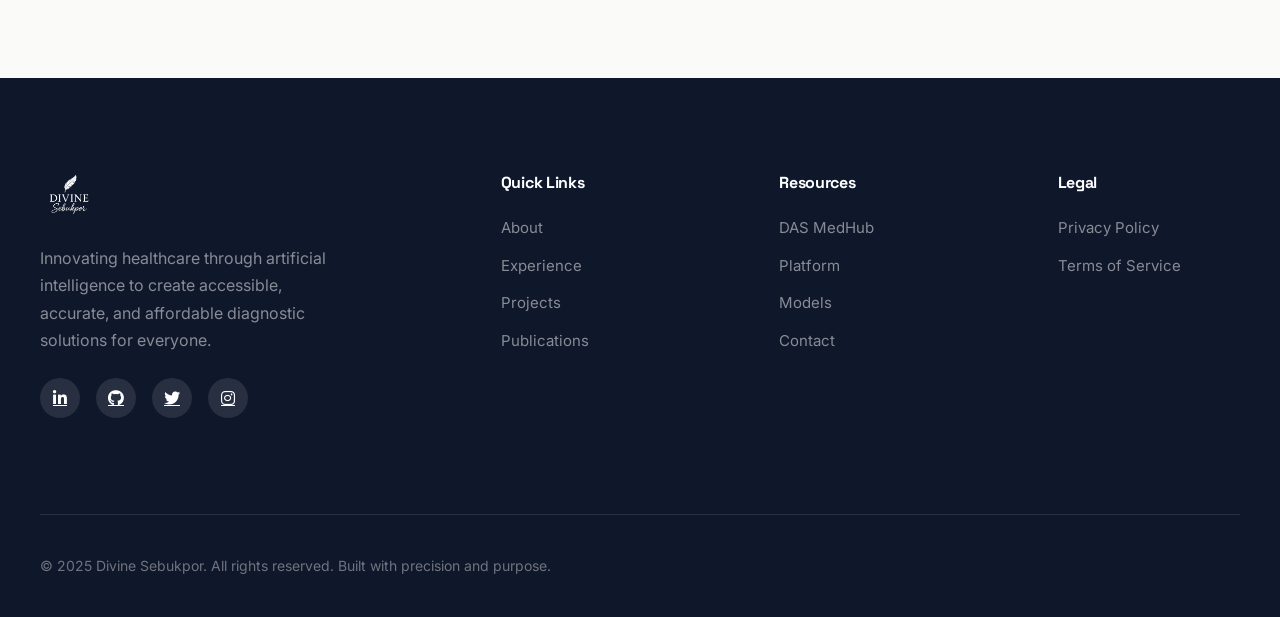
==== commit ddd51a38: "Update index.html" ====
--- a/index.html
+++ b/index.html
@@ -6,2088 +6,2897 @@
     <title>Divine Sebukpor | Healthcare AI Innovator</title>
     <link rel="icon" href="images/favicon.ico" type="image/x-icon" />
     <link rel="stylesheet" href="https://cdnjs.cloudflare.com/ajax/libs/font-awesome/6.4.0/css/all.min.css">
-    <link href="https://fonts.googleapis.com/css2?family=Inter:wght@300;400;500;600;700&family=Plus+Jakarta+Sans:wght@400;500;600;700;800&display=swap" rel="stylesheet">
+    <link rel="preconnect" href="https://fonts.googleapis.com">
+    <link rel="preconnect" href="https://fonts.gstatic.com" crossorigin>
+    <link href="https://fonts.googleapis.com/css2?family=Inter:wght@300;400;500;600;700&family=Space+Grotesk:wght@400;500;600;700&display=swap" rel="stylesheet">
     <style>
-        /* Modern Color Palette - Clean Teal & Neutral Professional */
+        /* ============================================
+           MODERN PREMIUM DESIGN SYSTEM
+           Color Palette: Deep Navy + Coral Accent
+           ============================================ */
         :root {
-            /* Primary Colors */
-            --primary: #0d9488; /* Clean teal */
-            --primary-dark: #0f766e;
-            --primary-light: #5eead4;
-            --primary-ultralight: #f0fdfa;
-          
-            /* Secondary & Accent Colors */
-            --secondary: #1e293b; /* Deep slate */
-            --accent: #f97316; /* Vibrant orange for subtle accents */
-            --accent-complement: #7c3aed; /* Violet for highlights */
-            --success: #10b981;
-            --warning: #f59e0b;
-            --error: #ef4444;
-          
-            /* Neutral Palette - Minimal and airy (Light Theme) */
-            --light: #fafafa; /* Softened white for neatness */
-            --light-mid: #f5f7fa;
-            --neutral: #e2e8f0;
-            --neutral-dark: #64748b;
-            --dark: #334155;
-            --darker: #0f172a;
-          
-            /* Gradients - Subtle and modern */
-            --gradient-primary: linear-gradient(135deg, var(--primary) 0%, var(--primary-dark) 100%);
-            --gradient-accent: linear-gradient(135deg, var(--accent) 0%, #fb923c 100%);
-            --gradient-hero: linear-gradient(135deg, rgba(13, 148, 136, 0.85) 0%, rgba(249, 115, 22, 0.7) 100%);
-            --gradient-card: linear-gradient(135deg, var(--light) 0%, var(--light-mid) 100%);
-          
-            /* Typography - Refined */
-            --font-heading: 'Plus Jakarta Sans', sans-serif;
+            /* Primary: Sophisticated Navy */
+            --primary-900: #0f172a;
+            --primary-800: #1e293b;
+            --primary-700: #334155;
+            --primary-600: #475569;
+            
+            /* Accent: Vibrant Coral/Teal Gradient */
+            --accent-start: #06b6d4;
+            --accent-end: #f97316;
+            --accent-mid: #8b5cf6;
+            
+            /* Neutral: Warm Gray Scale */
+            --neutral-50: #fafaf9;
+            --neutral-100: #f5f5f4;
+            --neutral-200: #e7e5e4;
+            --neutral-300: #d6d3d1;
+            --neutral-400: #a8a29e;
+            --neutral-500: #78716c;
+            --neutral-600: #57534e;
+            --neutral-700: #44403c;
+            --neutral-800: #292524;
+            --neutral-900: #1c1917;
+            
+            /* Semantic Colors */
+            --bg-primary: var(--neutral-50);
+            --bg-secondary: #ffffff;
+            --bg-tertiary: var(--neutral-100);
+            --text-primary: var(--neutral-900);
+            --text-secondary: var(--neutral-600);
+            --text-muted: var(--neutral-400);
+            
+            /* Glassmorphism */
+            --glass-bg: rgba(255, 255, 255, 0.7);
+            --glass-border: rgba(255, 255, 255, 0.3);
+            --glass-shadow: 0 8px 32px rgba(0, 0, 0, 0.08);
+            
+            /* Gradients */
+            --gradient-hero: linear-gradient(135deg, var(--primary-900) 0%, var(--primary-800) 50%, var(--primary-700) 100%);
+            --gradient-accent: linear-gradient(135deg, var(--accent-start) 0%, var(--accent-mid) 50%, var(--accent-end) 100%);
+            --gradient-text: linear-gradient(135deg, var(--accent-start) 0%, var(--accent-end) 100%);
+            --gradient-card: linear-gradient(145deg, rgba(255,255,255,0.9) 0%, rgba(255,255,255,0.6) 100%);
+            
+            /* Typography */
+            --font-display: 'Space Grotesk', sans-serif;
             --font-body: 'Inter', sans-serif;
-          
-            /* Spacing - Generous for cleanliness */
-            --spacing-xs: 0.5rem;
-            --spacing-sm: 1rem;
-            --spacing-md: 1.5rem;
-            --spacing-lg: 2rem;
-            --spacing-xl: 3rem;
-            --spacing-xxl: 4rem;
-            --spacing-3xl: 5rem;
-            --container-width: 1200px;
-            --border-radius-sm: 6px;
-            --border-radius-md: 10px;
-            --border-radius-lg: 16px;
-            --border-radius-full: 9999px;
-          
-            /* Shadows - Minimal and soft */
-            --shadow-sm: 0 1px 3px rgba(0, 0, 0, 0.05);
-            --shadow: 0 4px 6px -1px rgba(0, 0, 0, 0.05), 0 2px 4px -1px rgba(0, 0, 0, 0.03);
-            --shadow-md: 0 10px 15px -3px rgba(0, 0, 0, 0.05), 0 4px 6px -2px rgba(0, 0, 0, 0.03);
-            --shadow-lg: 0 20px 25px -5px rgba(0, 0, 0, 0.05), 0 10px 10px -5px rgba(0, 0, 0, 0.02);
-          
-            /* Transitions - Smooth */
-            --transition-fast: 0.15s ease;
-            --transition-normal: 0.25s ease;
-            --transition-slow: 0.4s ease;
-        }
-
-        /* Dark Theme Overrides */
+            
+            /* Spacing Scale */
+            --space-xs: 0.5rem;
+            --space-sm: 1rem;
+            --space-md: 1.5rem;
+            --space-lg: 2.5rem;
+            --space-xl: 4rem;
+            --space-2xl: 6rem;
+            --space-3xl: 8rem;
+            
+            /* Border Radius */
+            --radius-sm: 8px;
+            --radius-md: 16px;
+            --radius-lg: 24px;
+            --radius-xl: 32px;
+            --radius-full: 9999px;
+            
+            /* Shadows */
+            --shadow-sm: 0 1px 2px rgba(0,0,0,0.04);
+            --shadow-md: 0 4px 12px rgba(0,0,0,0.08);
+            --shadow-lg: 0 12px 40px rgba(0,0,0,0.12);
+            --shadow-xl: 0 24px 80px rgba(0,0,0,0.16);
+            --shadow-glow: 0 0 40px rgba(6, 182, 212, 0.3);
+            
+            /* Transitions */
+            --transition-fast: 0.2s cubic-bezier(0.4, 0, 0.2, 1);
+            --transition-base: 0.4s cubic-bezier(0.4, 0, 0.2, 1);
+            --transition-slow: 0.6s cubic-bezier(0.4, 0, 0.2, 1);
+            --transition-bounce: 0.5s cubic-bezier(0.68, -0.55, 0.265, 1.55);
+        }
+
+        /* Dark Theme */
         body.dark-theme {
-            /* Neutral Palette - Dark Theme */
-            --light: #0f172a;
-            --light-mid: #1e293b;
-            --neutral: #334155;
-            --neutral-dark: #94a3b8;
-            --dark: #e2e8f0;
-            --darker: #f1f5f9;
-
-            /* Adjust gradients for dark */
-            --gradient-card: linear-gradient(135deg, var(--light) 0%, var(--light-mid) 100%);
-            --gradient-hero: linear-gradient(135deg, rgba(13, 148, 136, 0.9) 0%, rgba(249, 115, 22, 0.8) 100%);
-        }
-
-        body.dark-theme header {
-            background: rgba(15, 23, 42, 0.95);
-            color: var(--light);
-        }
-
-        body.dark-theme .logo {
-            color: var(--light);
-        }
-
-        body.dark-theme .nav-links a {
-            color: var(--neutral-dark);
-        }
-
-        body.dark-theme .nav-links a:hover {
-            color: var(--primary-light);
-        }
-
-        body.dark-theme #hero {
-            color: white;
-        }
-
-        body.dark-theme .about-card,
-        body.dark-theme .experience-item,
-        body.dark-theme .publication-card,
-        body.dark-theme .contact-info,
-        body.dark-theme .contact-form,
-        body.dark-theme .project-card {
-            background: var(--light-mid);
-            border-color: var(--neutral);
-            color: var(--dark);
-        }
-
-        body.dark-theme .feature-item,
-        body.dark-theme .contact-method {
-            background: var(--light);
-            border-color: var(--neutral);
-        }
-
-        body.dark-theme footer {
-            background-color: var(--darker);
-            color: var(--neutral-dark);
-        }
-
-        /* Base Styles - Clean reset */
+            --bg-primary: var(--primary-900);
+            --bg-secondary: var(--primary-800);
+            --bg-tertiary: var(--primary-700);
+            --text-primary: var(--neutral-50);
+            --text-secondary: var(--neutral-300);
+            --text-muted: var(--neutral-500);
+            --glass-bg: rgba(30, 41, 59, 0.7);
+            --glass-border: rgba(255, 255, 255, 0.1);
+            --glass-shadow: 0 8px 32px rgba(0, 0, 0, 0.3);
+            --gradient-card: linear-gradient(145deg, rgba(30,41,59,0.9) 0%, rgba(15,23,42,0.6) 100%);
+        }
+
+        /* ============================================
+           BASE STYLES
+           ============================================ */
         * {
             margin: 0;
             padding: 0;
             box-sizing: border-box;
         }
+
         html {
             scroll-behavior: smooth;
-            scroll-padding-top: 80px;
-        }
+            scroll-padding-top: 100px;
+            font-size: 16px;
+        }
+
         body {
             font-family: var(--font-body);
-            background-color: var(--light);
-            color: var(--dark);
+            background-color: var(--bg-primary);
+            color: var(--text-primary);
+            line-height: 1.6;
+            overflow-x: hidden;
+            transition: background-color var(--transition-base), color var(--transition-base);
+        }
+
+        /* Custom Selection */
+        ::selection {
+            background: var(--accent-start);
+            color: white;
+        }
+
+        /* Scrollbar */
+        ::-webkit-scrollbar {
+            width: 8px;
+        }
+        ::-webkit-scrollbar-track {
+            background: var(--bg-tertiary);
+        }
+        ::-webkit-scrollbar-thumb {
+            background: var(--neutral-400);
+            border-radius: var(--radius-full);
+        }
+        ::-webkit-scrollbar-thumb:hover {
+            background: var(--accent-start);
+        }
+
+        /* ============================================
+           TYPOGRAPHY
+           ============================================ */
+        h1, h2, h3, h4, h5, h6 {
+            font-family: var(--font-display);
+            font-weight: 700;
+            line-height: 1.1;
+            letter-spacing: -0.02em;
+        }
+
+        .display-xl {
+            font-size: clamp(3rem, 8vw, 5.5rem);
+            font-weight: 700;
+            line-height: 1;
+            letter-spacing: -0.03em;
+        }
+
+        .display-lg {
+            font-size: clamp(2.5rem, 5vw, 3.5rem);
+            font-weight: 700;
+        }
+
+        .display-md {
+            font-size: clamp(1.5rem, 3vw, 2rem);
+            font-weight: 600;
+        }
+
+        .text-gradient {
+            background: var(--gradient-text);
+            -webkit-background-clip: text;
+            -webkit-text-fill-color: transparent;
+            background-clip: text;
+        }
+
+        .text-muted {
+            color: var(--text-muted);
+        }
+
+        /* ============================================
+           LAYOUT
+           ============================================ */
+        .container {
+            max-width: 1280px;
+            margin: 0 auto;
+            padding: 0 var(--space-lg);
+        }
+
+        .section {
+            padding: var(--space-3xl) 0;
+            position: relative;
+        }
+
+        .section-header {
+            margin-bottom: var(--space-2xl);
+            position: relative;
+        }
+
+        .section-label {
+            display: inline-flex;
+            align-items: center;
+            gap: var(--space-xs);
+            font-family: var(--font-display);
+            font-size: 0.875rem;
+            font-weight: 600;
+            text-transform: uppercase;
+            letter-spacing: 0.1em;
+            color: var(--accent-start);
+            margin-bottom: var(--space-sm);
+        }
+
+        .section-label::before {
+            content: '';
+            width: 32px;
+            height: 2px;
+            background: var(--gradient-accent);
+        }
+
+        .section-title {
+            font-size: clamp(2rem, 4vw, 3rem);
+            font-weight: 700;
+            margin-bottom: var(--space-md);
+            max-width: 600px;
+        }
+
+        .section-subtitle {
+            font-size: 1.125rem;
+            color: var(--text-secondary);
+            max-width: 600px;
             line-height: 1.7;
-            font-size: clamp(1rem, 2.5vw, 1.125rem);
-            -webkit-font-smoothing: antialiased;
-            overflow-x: hidden;
-            transition: background-color var(--transition-normal), color var(--transition-normal);
-        }
-        h1, h2, h3, h4, h5, h6 {
-            font-family: var(--font-heading);
-            font-weight: 700;
-            line-height: 1.3;
-            margin-bottom: var(--spacing-md);
-            color: var(--darker);
-        }
-        p {
-            margin-bottom: var(--spacing-md);
-            color: var(--neutral-dark);
-        }
-        a {
-            text-decoration: none;
-            color: var(--primary);
-            transition: color var(--transition-normal);
-        }
-        a:hover {
-            color: var(--primary-dark);
-        }
-        img {
-            max-width: 100%;
-            height: auto;
-            display: block;
-        }
-        .container {
-            max-width: var(--container-width);
-            margin: 0 auto;
-            padding: 0 clamp(1rem, 2.5vw, 1.5rem);
-        }
-        /* Buttons - Minimalist */
+        }
+
+        /* ============================================
+           COMPONENTS
+           ============================================ */
+        
+        /* Buttons */
         .btn {
             display: inline-flex;
             align-items: center;
             justify-content: center;
             gap: 0.5rem;
-            background: var(--gradient-primary);
-            color: white;
-            padding: clamp(0.75rem, 2vw, 1rem) clamp(1.5rem, 3vw, 2rem);
-            border-radius: var(--border-radius-md);
+            padding: 1rem 2rem;
+            font-family: var(--font-display);
+            font-size: 0.9375rem;
+            font-weight: 600;
+            border-radius: var(--radius-full);
             border: none;
             cursor: pointer;
-            transition: all var(--transition-normal);
-            font-weight: 600;
-            font-size: 0.95rem;
-            box-shadow: var(--shadow);
-            font-family: var(--font-heading);
+            transition: all var(--transition-base);
             position: relative;
             overflow: hidden;
         }
-        .btn::before {
+
+        .btn-primary {
+            background: var(--gradient-accent);
+            color: white;
+            box-shadow: 0 4px 20px rgba(6, 182, 212, 0.3);
+        }
+
+        .btn-primary:hover {
+            transform: translateY(-2px);
+            box-shadow: 0 8px 30px rgba(6, 182, 212, 0.4);
+        }
+
+        .btn-secondary {
+            background: var(--bg-secondary);
+            color: var(--text-primary);
+            border: 1px solid var(--neutral-200);
+        }
+
+        body.dark-theme .btn-secondary {
+            border-color: var(--primary-600);
+            background: var(--primary-800);
+        }
+
+        .btn-secondary:hover {
+            border-color: var(--accent-start);
+            transform: translateY(-2px);
+        }
+
+        .btn-ghost {
+            background: transparent;
+            color: var(--text-primary);
+            border: 1px solid var(--neutral-300);
+        }
+
+        .btn-ghost:hover {
+            background: var(--bg-tertiary);
+            border-color: var(--accent-start);
+        }
+
+        /* Cards */
+        .card {
+            background: var(--glass-bg);
+            backdrop-filter: blur(20px);
+            border: 1px solid var(--glass-border);
+            border-radius: var(--radius-lg);
+            padding: var(--space-lg);
+            transition: all var(--transition-base);
+            position: relative;
+            overflow: hidden;
+        }
+
+        .card::before {
             content: '';
             position: absolute;
+            inset: 0;
+            background: var(--gradient-card);
+            opacity: 0;
+            transition: opacity var(--transition-base);
+            z-index: -1;
+        }
+
+        .card:hover::before {
+            opacity: 1;
+        }
+
+        .card:hover {
+            transform: translateY(-4px);
+            box-shadow: var(--shadow-xl);
+            border-color: rgba(6, 182, 212, 0.2);
+        }
+
+        /* Tags */
+        .tag {
+            display: inline-flex;
+            align-items: center;
+            padding: 0.5rem 1rem;
+            background: rgba(6, 182, 212, 0.1);
+            color: var(--accent-start);
+            font-size: 0.875rem;
+            font-weight: 600;
+            border-radius: var(--radius-full);
+            border: 1px solid rgba(6, 182, 212, 0.2);
+            transition: all var(--transition-fast);
+        }
+
+        .tag:hover {
+            background: rgba(6, 182, 212, 0.2);
+            transform: translateY(-1px);
+        }
+
+        /* ============================================
+           HEADER & NAVIGATION
+           ============================================ */
+        .header {
+            position: fixed;
             top: 0;
-            left: -100%;
-            width: 100%;
-            height: 100%;
-            background: linear-gradient(90deg, transparent, rgba(255, 255, 255, 0.2), transparent);
-            transition: left var(--transition-slow);
-        }
-        .btn:hover::before {
-            left: 100%;
-        }
-        .btn:hover {
-            transform: translateY(-2px);
-            box-shadow: var(--shadow-md);
-        }
-        .btn-outline {
+            left: 0;
+            right: 0;
+            z-index: 1000;
+            padding: var(--space-sm) 0;
+            transition: all var(--transition-base);
+        }
+
+        .header.scrolled {
+            background: var(--glass-bg);
+            backdrop-filter: blur(20px);
+            border-bottom: 1px solid var(--glass-border);
+            padding: var(--space-xs) 0;
+        }
+
+        .header-inner {
+            display: flex;
+            align-items: center;
+            justify-content: space-between;
+        }
+
+        .logo {
+            display: flex;
+            align-items: center;
+            gap: var(--space-sm);
+            font-family: var(--font-display);
+            font-size: 1.5rem;
+            font-weight: 700;
+            color: var(--text-primary);
+            text-decoration: none;
+        }
+
+        .logo-img {
+            height: 40px;
+            width: auto;
+        }
+
+        .nav {
+            display: flex;
+            align-items: center;
+            gap: var(--space-lg);
+        }
+
+        .nav-links {
+            display: flex;
+            align-items: center;
+            gap: var(--space-md);
+            list-style: none;
+        }
+
+        .nav-link {
+            font-family: var(--font-display);
+            font-size: 0.9375rem;
+            font-weight: 500;
+            color: var(--text-secondary);
+            text-decoration: none;
+            padding: 0.5rem;
+            position: relative;
+            transition: color var(--transition-fast);
+        }
+
+        .nav-link::after {
+            content: '';
+            position: absolute;
+            bottom: 0;
+            left: 50%;
+            transform: translateX(-50%) scaleX(0);
+            width: 20px;
+            height: 2px;
+            background: var(--gradient-accent);
+            transition: transform var(--transition-fast);
+            border-radius: 2px;
+        }
+
+        .nav-link:hover {
+            color: var(--text-primary);
+        }
+
+        .nav-link:hover::after {
+            transform: translateX(-50%) scaleX(1);
+        }
+
+        .header-actions {
+            display: flex;
+            align-items: center;
+            gap: var(--space-sm);
+        }
+
+        .theme-toggle {
+            width: 44px;
+            height: 44px;
+            border-radius: var(--radius-full);
+            border: 1px solid var(--neutral-200);
             background: transparent;
-            border: 2px solid var(--primary);
-            color: var(--primary);
-        }
-        .btn-outline:hover {
-            background: var(--gradient-primary);
-            color: white;
-        }
-        .btn-sm {
-            padding: 0.5rem 1rem;
-            font-size: 0.875rem;
-        }
-        /* Theme Toggle Button */
-        .theme-toggle {
+            color: var(--text-primary);
+            cursor: pointer;
+            display: flex;
+            align-items: center;
+            justify-content: center;
+            transition: all var(--transition-fast);
+        }
+
+        body.dark-theme .theme-toggle {
+            border-color: var(--primary-600);
+        }
+
+        .theme-toggle:hover {
+            background: var(--bg-tertiary);
+            border-color: var(--accent-start);
+            transform: rotate(15deg);
+        }
+
+        .mobile-menu-btn {
+            display: none;
+            flex-direction: column;
+            gap: 5px;
+            padding: 8px;
             background: none;
             border: none;
-            color: var(--dark);
-            font-size: 1.2rem;
             cursor: pointer;
-            padding: 0.5rem;
-            border-radius: var(--border-radius-md);
-            transition: all var(--transition-normal);
-        }
-        .theme-toggle:hover {
-            background: var(--neutral);
-            color: var(--primary);
-        }
-        body.dark-theme .theme-toggle {
-            color: var(--light);
-        }
-        body.dark-theme .theme-toggle:hover {
-            background: var(--neutral);
-            color: var(--primary-light);
-        }
-        /* Section Titles - Centered, clean */
-        .section-title {
-            font-size: clamp(2rem, 5vw, 2.5rem);
-            margin-bottom: var(--spacing-xl);
+        }
+
+        .mobile-menu-btn span {
+            display: block;
+            width: 24px;
+            height: 2px;
+            background: var(--text-primary);
+            transition: all var(--transition-fast);
+            border-radius: 2px;
+        }
+
+        /* ============================================
+           HERO SECTION
+           ============================================ */
+        .hero {
+            min-height: 100vh;
+            display: flex;
+            align-items: center;
             position: relative;
-            padding-bottom: var(--spacing-sm);
-            color: var(--darker);
-            font-weight: 800;
-            text-align: center;
-            letter-spacing: -0.02em;
-        }
-        .section-title::after {
+            overflow: hidden;
+            padding-top: 100px;
+        }
+
+        .hero-bg {
+            position: absolute;
+            inset: 0;
+            background: var(--gradient-hero);
+            z-index: -2;
+        }
+
+        .hero-grid {
+            position: absolute;
+            inset: 0;
+            background-image: 
+                linear-gradient(rgba(6, 182, 212, 0.03) 1px, transparent 1px),
+                linear-gradient(90deg, rgba(6, 182, 212, 0.03) 1px, transparent 1px);
+            background-size: 60px 60px;
+            z-index: -1;
+            mask-image: radial-gradient(circle at center, black 40%, transparent 80%);
+        }
+
+        .hero-glow {
+            position: absolute;
+            width: 600px;
+            height: 600px;
+            background: var(--gradient-accent);
+            filter: blur(120px);
+            opacity: 0.15;
+            border-radius: 50%;
+            top: 50%;
+            left: 50%;
+            transform: translate(-50%, -50%);
+            z-index: -1;
+            animation: pulse-glow 8s ease-in-out infinite;
+        }
+
+        @keyframes pulse-glow {
+            0%, 100% { transform: translate(-50%, -50%) scale(1); opacity: 0.15; }
+            50% { transform: translate(-50%, -50%) scale(1.2); opacity: 0.2; }
+        }
+
+        .hero-content {
+            display: grid;
+            grid-template-columns: 1fr 1fr;
+            gap: var(--space-2xl);
+            align-items: center;
+        }
+
+        .hero-text {
+            animation: fade-up 0.8s ease-out;
+        }
+
+        @keyframes fade-up {
+            from { opacity: 0; transform: translateY(30px); }
+            to { opacity: 1; transform: translateY(0); }
+        }
+
+        .hero-badge {
+            display: inline-flex;
+            align-items: center;
+            gap: var(--space-xs);
+            padding: 0.5rem 1rem;
+            background: rgba(255,255,255,0.1);
+            border: 1px solid rgba(255,255,255,0.2);
+            border-radius: var(--radius-full);
+            color: white;
+            font-size: 0.875rem;
+            font-weight: 500;
+            margin-bottom: var(--space-md);
+            backdrop-filter: blur(10px);
+        }
+
+        .hero-badge i {
+            color: var(--accent-start);
+        }
+
+        .hero-title {
+            color: white;
+            margin-bottom: var(--space-md);
+        }
+
+        .hero-subtitle {
+            font-size: 1.25rem;
+            color: rgba(255,255,255,0.8);
+            margin-bottom: var(--space-sm);
+            font-weight: 500;
+        }
+
+        .hero-description {
+            font-size: 1.125rem;
+            color: rgba(255,255,255,0.6);
+            margin-bottom: var(--space-lg);
+            max-width: 500px;
+            line-height: 1.7;
+        }
+
+        .hero-actions {
+            display: flex;
+            gap: var(--space-sm);
+            margin-bottom: var(--space-xl);
+        }
+
+        .hero-stats {
+            display: flex;
+            gap: var(--space-xl);
+        }
+
+        .stat {
+            display: flex;
+            flex-direction: column;
+        }
+
+        .stat-value {
+            font-family: var(--font-display);
+            font-size: 2.5rem;
+            font-weight: 700;
+            color: white;
+            line-height: 1;
+        }
+
+        .stat-label {
+            font-size: 0.875rem;
+            color: rgba(255,255,255,0.5);
+            margin-top: 0.25rem;
+        }
+
+        .hero-visual {
+            position: relative;
+            animation: fade-up 0.8s ease-out 0.2s both;
+        }
+
+        .profile-frame {
+            position: relative;
+            width: 100%;
+            max-width: 400px;
+            margin: 0 auto;
+        }
+
+        .profile-image {
+            width: 100%;
+            aspect-ratio: 1;
+            object-fit: cover;
+            border-radius: var(--radius-xl);
+            position: relative;
+            z-index: 2;
+            box-shadow: var(--shadow-xl);
+        }
+
+        .profile-decoration {
+            position: absolute;
+            inset: -20px;
+            border: 2px solid rgba(6, 182, 212, 0.3);
+            border-radius: var(--radius-xl);
+            z-index: 1;
+            animation: rotate-slow 20s linear infinite;
+        }
+
+        @keyframes rotate-slow {
+            from { transform: rotate(0deg); }
+            to { transform: rotate(360deg); }
+        }
+
+        .profile-dots {
+            position: absolute;
+            bottom: -30px;
+            right: -30px;
+            width: 100px;
+            height: 100px;
+            background-image: radial-gradient(circle, var(--accent-start) 2px, transparent 2px);
+            background-size: 20px 20px;
+            z-index: 3;
+        }
+
+        .floating-card {
+            position: absolute;
+            background: var(--glass-bg);
+            backdrop-filter: blur(20px);
+            border: 1px solid var(--glass-border);
+            border-radius: var(--radius-md);
+            padding: var(--space-sm) var(--space-md);
+            box-shadow: var(--shadow-lg);
+            z-index: 3;
+            animation: float 6s ease-in-out infinite;
+        }
+
+        .floating-card:nth-child(3) {
+            top: 20%;
+            left: -60px;
+            animation-delay: 0s;
+        }
+
+        .floating-card:nth-child(4) {
+            bottom: 10%;
+            right: -40px;
+            animation-delay: 3s;
+        }
+
+        @keyframes float {
+            0%, 100% { transform: translateY(0px); }
+            50% { transform: translateY(-10px); }
+        }
+
+        .floating-card-icon {
+            width: 40px;
+            height: 40px;
+            background: var(--gradient-accent);
+            border-radius: var(--radius-md);
+            display: flex;
+            align-items: center;
+            justify-content: center;
+            color: white;
+            margin-bottom: var(--space-xs);
+        }
+
+        .floating-card-text {
+            font-family: var(--font-display);
+            font-size: 0.875rem;
+            font-weight: 600;
+            color: var(--text-primary);
+        }
+
+        .floating-card-sub {
+            font-size: 0.75rem;
+            color: var(--text-muted);
+        }
+
+        .scroll-indicator {
+            position: absolute;
+            bottom: var(--space-xl);
+            left: 50%;
+            transform: translateX(-50%);
+            display: flex;
+            flex-direction: column;
+            align-items: center;
+            gap: var(--space-xs);
+            color: rgba(255,255,255,0.5);
+            font-size: 0.875rem;
+            cursor: pointer;
+            transition: color var(--transition-fast);
+        }
+
+        .scroll-indicator:hover {
+            color: white;
+        }
+
+        .scroll-arrow {
+            width: 24px;
+            height: 40px;
+            border: 2px solid currentColor;
+            border-radius: var(--radius-full);
+            position: relative;
+        }
+
+        .scroll-arrow::before {
+            content: '';
+            position: absolute;
+            top: 8px;
+            left: 50%;
+            transform: translateX(-50%);
+            width: 4px;
+            height: 8px;
+            background: currentColor;
+            border-radius: 2px;
+            animation: scroll-bounce 2s infinite;
+        }
+
+        @keyframes scroll-bounce {
+            0%, 100% { transform: translateX(-50%) translateY(0); opacity: 1; }
+            50% { transform: translateX(-50%) translateY(8px); opacity: 0.3; }
+        }
+
+        /* ============================================
+           ABOUT SECTION
+           ============================================ */
+        .about-grid {
+            display: grid;
+            grid-template-columns: 1fr 1fr;
+            gap: var(--space-2xl);
+            align-items: start;
+        }
+
+        .about-content {
+            position: sticky;
+            top: 120px;
+        }
+
+        .about-text {
+            font-size: 1.125rem;
+            color: var(--text-secondary);
+            line-height: 1.8;
+            margin-bottom: var(--space-lg);
+        }
+
+        .skills-grid {
+            display: grid;
+            grid-template-columns: repeat(2, 1fr);
+            gap: var(--space-md);
+        }
+
+        .skill-item {
+            display: flex;
+            align-items: center;
+            gap: var(--space-sm);
+            padding: var(--space-md);
+            background: var(--bg-secondary);
+            border-radius: var(--radius-md);
+            border: 1px solid var(--neutral-200);
+            transition: all var(--transition-fast);
+        }
+
+        body.dark-theme .skill-item {
+            border-color: var(--primary-600);
+            background: var(--primary-800);
+        }
+
+        .skill-item:hover {
+            border-color: var(--accent-start);
+            transform: translateX(4px);
+        }
+
+        .skill-icon {
+            width: 40px;
+            height: 40px;
+            background: rgba(6, 182, 212, 0.1);
+            border-radius: var(--radius-md);
+            display: flex;
+            align-items: center;
+            justify-content: center;
+            color: var(--accent-start);
+            font-size: 1.25rem;
+        }
+
+        .about-visual {
+            position: relative;
+        }
+
+        .experience-preview {
+            display: flex;
+            flex-direction: column;
+            gap: var(--space-md);
+        }
+
+        .preview-card {
+            display: flex;
+            align-items: center;
+            gap: var(--space-md);
+            padding: var(--space-md);
+            background: var(--bg-secondary);
+            border-radius: var(--radius-md);
+            border: 1px solid var(--neutral-200);
+            transition: all var(--transition-base);
+            cursor: pointer;
+        }
+
+        body.dark-theme .preview-card {
+            border-color: var(--primary-600);
+            background: var(--primary-800);
+        }
+
+        .preview-card:hover {
+            transform: translateX(8px);
+            border-color: var(--accent-start);
+            box-shadow: var(--shadow-md);
+        }
+
+        .preview-icon {
+            width: 50px;
+            height: 50px;
+            background: var(--gradient-accent);
+            border-radius: var(--radius-md);
+            display: flex;
+            align-items: center;
+            justify-content: center;
+            color: white;
+            font-size: 1.25rem;
+            flex-shrink: 0;
+        }
+
+        .preview-content h4 {
+            font-size: 1rem;
+            margin-bottom: 0.25rem;
+        }
+
+        .preview-content p {
+            font-size: 0.875rem;
+            color: var(--text-muted);
+            margin: 0;
+        }
+
+        /* ============================================
+           EXPERIENCE SECTION
+           ============================================ */
+        .experience-timeline {
+            position: relative;
+            max-width: 900px;
+            margin: 0 auto;
+        }
+
+        .experience-timeline::before {
             content: '';
             position: absolute;
             left: 50%;
-            bottom: 0;
             transform: translateX(-50%);
-            height: 3px;
-            width: 60px;
-            background: var(--gradient-primary);
-            border-radius: 2px;
-        }
-        .section-subtitle {
-            font-size: 1.125rem;
-            color: var(--neutral-dark);
-            max-width: 600px;
-            margin: 0 auto var(--spacing-xl);
-            text-align: center;
-            line-height: 1.6;
-            font-weight: 400;
-        }
-        section {
-            padding: var(--spacing-3xl) 0;
-            opacity: 0;
-            transform: translateY(20px);
-            transition: opacity 0.6s ease, transform 0.6s ease;
-        }
-        section.visible {
-            opacity: 1;
-            transform: translateY(0);
-        }
-        /* Header - Minimal sticky */
-        header {
-            background: rgba(255, 255, 255, 0.95);
-            color: var(--secondary);
-            padding: 1rem 0;
-            position: fixed;
-            width: 100%;
-            top: 0;
-            z-index: 1000;
-            box-shadow: var(--shadow-sm);
-            transition: all var(--transition-normal);
-            backdrop-filter: blur(20px);
-        }
-        header.scrolled {
-            padding: 0.75rem 0;
-            box-shadow: var(--shadow);
-        }
-        nav {
-            display: flex;
-            justify-content: space-between;
-            align-items: center;
-        }
-        .logo {
-            display: flex;
-            align-items: center;
-            font-weight: 800;
-            font-size: 1.25rem;
-            color: var(--secondary);
-            font-family: var(--font-heading);
-            letter-spacing: -0.02em;
-        }
-        .logo-img {
-            height: 40px;
-            margin-right: 0.5rem;
-        }
-        .nav-links {
-            display: flex;
-            list-style: none;
-            gap: 2rem;
-        }
-        .nav-links a {
-            color: var(--dark);
-            font-weight: 500;
+            width: 2px;
+            height: 100%;
+            background: linear-gradient(to bottom, var(--accent-start), var(--accent-end));
+            opacity: 0.3;
+        }
+
+        .experience-item {
+            display: grid;
+            grid-template-columns: 1fr 1fr;
+            gap: var(--space-xl);
+            margin-bottom: var(--space-2xl);
             position: relative;
-            font-size: 0.95rem;
-            padding: 0.5rem 0;
-            transition: color var(--transition-fast);
-            font-family: var(--font-body);
-        }
-        .nav-links a:hover {
-            color: var(--primary);
-        }
-        .nav-links a::after {
-            content: '';
+        }
+
+        .experience-item:nth-child(even) {
+            direction: rtl;
+        }
+
+        .experience-item:nth-child(even) > * {
+            direction: ltr;
+        }
+
+        .experience-marker {
             position: absolute;
-            width: 0;
-            height: 2px;
-            bottom: 0;
-            left: 0;
-            background: var(--gradient-primary);
-            transition: width var(--transition-fast);
-            border-radius: 1px;
-        }
-        .nav-links a:hover::after {
-            width: 100%;
-        }
-        .header-actions {
-            display: flex;
-            align-items: center;
-            gap: 1rem;
-        }
-        .mobile-menu {
-            display: none;
-            cursor: pointer;
-            z-index: 1001;
-            padding: 8px;
-        }
-        .bar {
-            display: block;
-            width: 24px;
-            height: 2px;
-            margin: 4px auto;
-            background-color: var(--secondary);
-            transition: all var(--transition-fast);
-            border-radius: 1px;
-        }
-        /* Hero Section - Simplified, immersive */
-        #hero {
-            padding-top: 140px;
-            padding-bottom: 100px;
-            background: var(--gradient-hero), url('images/11.jpg') center/cover no-repeat;
-            color: white;
-            position: relative;
-            overflow: hidden;
-        }
-        .hero-content {
-            position: relative;
-            z-index: 2;
-            text-align: center;
-            max-width: 800px;
-            margin: 0 auto;
-        }
-        .profile-header {
-            display: flex;
-            flex-direction: column;
-            align-items: center;
-            margin-bottom: 2.5rem;
-        }
-        .profile-image-container {
-            position: relative;
-            margin-bottom: 2rem;
-        }
-        .profile-image {
-            width: 180px;
-            height: 180px;
-            border-radius: 50%;
-            object-fit: cover;
-            border: 3px solid white;
-            box-shadow: var(--shadow-lg);
-            transition: transform var(--transition-normal);
-        }
-        .profile-image:hover {
-            transform: scale(1.03);
-        }
-        .profile-title {
-            font-size: clamp(2.5rem, 6vw, 3.5rem);
-            font-weight: 800;
-            color: white;
-            margin-bottom: 0.5rem;
-            letter-spacing: -0.02em;
-        }
-        .profile-subtitle {
-            font-size: 1.25rem;
-            color: rgba(255, 255, 255, 0.9);
-            margin-bottom: 1rem;
-            font-weight: 500;
-        }
-        .profile-tagline {
-            font-size: 1.125rem;
-            color: rgba(255, 255, 255, 0.85);
-            max-width: 600px;
-            margin: 0 auto 1.5rem;
-            line-height: 1.6;
-        }
-        .profile-location {
-            display: flex;
-            align-items: center;
-            color: rgba(255, 255, 255, 0.8);
-            font-size: 1rem;
-            justify-content: center;
-            gap: 0.5rem;
-            margin-bottom: 2rem;
-        }
-        .profile-actions {
-            display: flex;
-            gap: 1rem;
-            margin-bottom: 2rem;
-            justify-content: center;
-            flex-wrap: wrap;
-        }
-        .profile-stats {
-            display: grid;
-            grid-template-columns: repeat(auto-fit, minmax(120px, 1fr));
-            gap: 1rem;
-            margin-top: 2rem;
-            width: 100%;
-            max-width: 500px;
-        }
-        .stat-item {
-            text-align: center;
-            background: rgba(255, 255, 255, 0.1);
-            padding: 1rem;
-            border-radius: var(--border-radius-md);
-            backdrop-filter: blur(10px);
-            border: 1px solid rgba(255, 255, 255, 0.2);
-            transition: all var(--transition-normal);
-        }
-        .stat-item:hover {
-            transform: translateY(-3px);
-            background: rgba(255, 255, 255, 0.15);
-        }
-        .stat-number {
-            font-size: 1.5rem;
-            font-weight: 800;
-            color: white;
-            margin-bottom: 0.25rem;
-        }
-        .stat-label {
-            font-size: 0.875rem;
-            color: rgba(255, 255, 255, 0.9);
-            font-weight: 500;
-        }
-        .hero-scroll {
-            position: absolute;
-            bottom: 2rem;
             left: 50%;
             transform: translateX(-50%);
-            color: white;
-            font-size: 1.5rem;
-            animation: bounce 2s infinite;
-            cursor: pointer;
+            width: 16px;
+            height: 16px;
+            background: var(--bg-secondary);
+            border: 3px solid var(--accent-start);
+            border-radius: 50%;
             z-index: 2;
-            background: rgba(255, 255, 255, 0.1);
-            width: 50px;
-            height: 50px;
+            top: var(--space-md);
+        }
+
+        .experience-content {
+            background: var(--glass-bg);
+            backdrop-filter: blur(20px);
+            border: 1px solid var(--glass-border);
+            border-radius: var(--radius-lg);
+            padding: var(--space-lg);
+            position: relative;
+        }
+
+        .experience-date {
+            display: inline-block;
+            padding: 0.375rem 0.875rem;
+            background: rgba(6, 182, 212, 0.1);
+            color: var(--accent-start);
+            font-family: var(--font-display);
+            font-size: 0.875rem;
+            font-weight: 600;
+            border-radius: var(--radius-full);
+            margin-bottom: var(--space-sm);
+        }
+
+        .experience-title {
+            font-size: 1.25rem;
+            margin-bottom: 0.25rem;
+        }
+
+        .experience-company {
+            color: var(--accent-end);
+            font-weight: 600;
+            margin-bottom: var(--space-sm);
             display: flex;
             align-items: center;
-            justify-content: center;
-            border-radius: 50%;
-            backdrop-filter: blur(10px);
-            border: 1px solid rgba(255, 255, 255, 0.2);
-            transition: transform var(--transition-normal);
-        }
-        .hero-scroll:hover {
-            transform: translateX(-50%) translateY(-3px);
-        }
-        @keyframes bounce {
-            0%, 100% { transform: translateX(-50%) translateY(0); }
-            50% { transform: translateX(-50%) translateY(-10px); }
-        }
-        /* Experience Highlights - Grid, subtle */
-        .experience-highlights {
-            display: grid;
-            grid-template-columns: repeat(auto-fit, minmax(250px, 1fr));
-            gap: 1.5rem;
-            margin-top: 3rem;
-        }
-        .experience-card {
-            background: rgba(255, 255, 255, 0.1);
-            backdrop-filter: blur(12px);
-            border-radius: var(--border-radius-lg);
-            padding: 1.5rem;
-            text-align: center;
-            color: white;
-            transition: all var(--transition-normal);
-            cursor: pointer;
-            border: 1px solid rgba(255, 255, 255, 0.2);
-        }
-        .experience-card:hover {
-            transform: translateY(-5px);
-            background: rgba(255, 255, 255, 0.15);
-            box-shadow: var(--shadow-md);
-        }
-        .experience-card i {
-            font-size: 2rem;
-            margin-bottom: 1rem;
-            color: var(--primary-light);
-        }
-        .experience-card h3 {
-            font-size: 1.125rem;
-            margin-bottom: 0.75rem;
-            font-weight: 600;
-        }
-        .experience-card p {
-            font-size: 0.95rem;
-            opacity: 0.9;
-            line-height: 1.5;
-        }
-        /* About Section - Clean card */
-        #about {
-            background: var(--light-mid);
-        }
-        .about-card {
-            background: var(--light);
-            border-radius: var(--border-radius-lg);
-            padding: clamp(2rem, 4vw, 2.5rem);
-            box-shadow: var(--shadow);
-            margin-bottom: 2rem;
-            transition: all var(--transition-normal);
-            border: 1px solid var(--neutral);
-        }
-        .about-card:hover {
-            transform: translateY(-3px);
-            box-shadow: var(--shadow-md);
-        }
-        .about-card h3 {
-            font-size: 1.25rem;
-            margin-bottom: 1rem;
-            color: var(--darker);
-        }
-        .about-text p {
-            margin-bottom: 1.5rem;
-            color: var(--dark);
+            gap: var(--space-xs);
+        }
+
+        .experience-summary {
+            color: var(--text-secondary);
+            font-size: 0.9375rem;
             line-height: 1.7;
-            font-size: 1.05rem;
-        }
-        .skills {
-            margin-top: 2.5rem;
-        }
-        .skills h4 {
-            font-size: 1.125rem;
-            margin-bottom: 1.25rem;
-            color: var(--darker);
-            font-weight: 600;
-        }
-        .skill-tags {
-            display: grid;
-            grid-template-columns: repeat(auto-fill, minmax(150px, 1fr));
-            gap: 0.75rem;
-        }
-        .skill-tag {
-            background-color: var(--primary-ultralight);
-            color: var(--primary);
-            padding: 0.75rem 1rem;
-            border-radius: var(--border-radius-full);
-            font-size: 0.875rem;
-            font-weight: 500;
-            transition: all var(--transition-fast);
-            border: 1px solid var(--neutral);
-            text-align: center;
-            cursor: default;
-        }
-        .skill-tag:hover {
-            background-color: var(--primary);
-            color: white;
-            transform: translateY(-2px);
-            box-shadow: var(--shadow-sm);
-        }
-        /* Experience Section - Grid layout */
-        #experience {
-            background: var(--light);
-        }
-        .experience-timeline {
-            display: grid;
-            grid-template-columns: repeat(auto-fit, minmax(350px, 1fr));
-            gap: 2rem;
-            margin: 0;
-            padding: 0;
-        }
-        .experience-item {
-            position: relative;
-            margin-bottom: 0;
-            background: var(--light-mid);
-            border-radius: var(--border-radius-lg);
-            padding: 1.75rem;
-            box-shadow: var(--shadow);
-            transition: all var(--transition-normal);
-            border: 1px solid var(--neutral);
-            overflow: hidden;
-        }
-        .experience-item:hover {
-            transform: translateY(-4px);
-            box-shadow: var(--shadow-md);
-        }
-        .experience-header {
-            display: flex;
-            justify-content: space-between;
-            align-items: flex-start;
-            margin-bottom: 1rem;
-            flex-wrap: wrap;
-            gap: 0.75rem;
-        }
-        .experience-title {
-            font-size: 1.125rem;
-            font-weight: 600;
-            color: var(--darker);
-        }
-        .experience-company {
-            font-size: 1rem;
-            color: var(--primary);
-            font-weight: 500;
-            display: flex;
-            align-items: center;
-            gap: 0.5rem;
-        }
-        .experience-date {
-            color: var(--neutral-dark);
-            font-size: 0.875rem;
-            white-space: nowrap;
-            background: var(--neutral);
-            padding: 0.375rem 0.75rem;
-            border-radius: var(--border-radius-full);
-            font-weight: 500;
-        }
-        .experience-summary {
-            color: var(--dark);
-            line-height: 1.6;
-            margin-bottom: 1rem;
-            font-size: 1rem;
-        }
+            margin-bottom: var(--space-md);
+        }
+
         .experience-details {
             max-height: 0;
             overflow: hidden;
-            transition: max-height 0.5s ease;
-        }
+            transition: max-height var(--transition-slow);
+        }
+
         .experience-item.active .experience-details {
-            max-height: 1000px;
-        }
+            max-height: 500px;
+        }
+
         .experience-bullets {
-            list-style-type: none;
-            padding-left: 0;
-            margin-top: 1.5rem;
-        }
+            list-style: none;
+            padding: 0;
+        }
+
         .experience-bullets li {
             position: relative;
             padding-left: 1.5rem;
             margin-bottom: 0.75rem;
-            color: var(--dark);
-            line-height: 1.6;
-        }
+            color: var(--text-secondary);
+            font-size: 0.9375rem;
+        }
+
         .experience-bullets li::before {
             content: '→';
             position: absolute;
             left: 0;
-            color: var(--primary);
-            font-weight: bold;
-            font-size: 1rem;
-        }
+            color: var(--accent-start);
+            font-weight: 700;
+        }
+
         .read-more {
-            color: var(--primary);
-            font-weight: 500;
             display: inline-flex;
             align-items: center;
-            margin-top: 1rem;
-            font-size: 0.95rem;
             gap: 0.5rem;
-            padding: 0.5rem 1rem;
-            background: var(--primary-ultralight);
-            border-radius: var(--border-radius-full);
-            transition: all var(--transition-fast);
+            color: var(--accent-start);
+            font-weight: 600;
+            font-size: 0.9375rem;
             cursor: pointer;
-        }
+            margin-top: var(--space-sm);
+            transition: gap var(--transition-fast);
+        }
+
         .read-more:hover {
-            background: var(--primary-light);
-        }
+            gap: 0.75rem;
+        }
+
         .read-more i {
-            transition: transform 0.3s ease;
-        }
+            transition: transform var(--transition-fast);
+        }
+
         .experience-item.active .read-more i {
             transform: rotate(180deg);
         }
-        /* DAS Section - Balanced layout */
-        .das-section {
-            background: var(--primary-ultralight);
-        }
-        .das-container {
-            display: flex;
-            flex-direction: column;
-            gap: 2.5rem;
-        }
-        .das-image {
-            border-radius: var(--border-radius-lg);
-            overflow: hidden;
-            box-shadow: var(--shadow-lg);
-            transition: all var(--transition-normal);
-        }
-        .das-image img {
-            width: 100%;
-            height: auto;
-            transition: transform 0.5s ease;
-        }
-        .das-image:hover img {
-            transform: scale(1.02);
-        }
-        .das-content h2 {
-            font-size: clamp(1.75rem, 4vw, 2rem);
-            margin-bottom: 1rem;
-            color: var(--darker);
-            font-weight: 700;
-        }
-        .das-content p {
-            margin-bottom: 1.5rem;
-            color: var(--dark);
-            line-height: 1.7;
-            font-size: 1.05rem;
-        }
-        .das-features {
-            margin: 2rem 0;
-        }
-        .feature-item {
-            display: flex;
-            align-items: flex-start;
-            margin-bottom: 1.5rem;
-            padding: 1rem;
-            border-radius: var(--border-radius-md);
+
+        /* ============================================
+           PROJECTS SECTION
+           ============================================ */
+        .projects-filter {
+            display: flex;
+            gap: var(--space-sm);
+            margin-bottom: var(--space-xl);
+            flex-wrap: wrap;
+        }
+
+        .filter-btn {
+            padding: 0.625rem 1.25rem;
+            background: transparent;
+            border: 1px solid var(--neutral-200);
+            border-radius: var(--radius-full);
+            font-family: var(--font-display);
+            font-size: 0.9375rem;
+            font-weight: 500;
+            color: var(--text-secondary);
+            cursor: pointer;
             transition: all var(--transition-fast);
-            background: var(--light);
-            border: 1px solid var(--neutral);
-        }
-        .feature-item:hover {
-            background: var(--primary-ultralight);
-            transform: translateX(3px);
-        }
-        .feature-icon {
-            width: 45px;
-            height: 45px;
-            background: var(--gradient-primary);
-            border-radius: var(--border-radius-md);
-            display: flex;
-            align-items: center;
-            justify-content: center;
-            margin-right: 1rem;
+        }
+
+        body.dark-theme .filter-btn {
+            border-color: var(--primary-600);
+        }
+
+        .filter-btn:hover,
+        .filter-btn.active {
+            background: var(--gradient-accent);
+            border-color: transparent;
             color: white;
-            font-size: 1.1rem;
-            flex-shrink: 0;
-            box-shadow: var(--shadow);
-        }
-        .feature-text h4 {
-            font-size: 1.125rem;
-            margin-bottom: 0.25rem;
-            color: var(--darker);
-        }
-        .feature-text p {
-            font-size: 0.95rem;
-            color: var(--neutral-dark);
-            margin: 0;
-            line-height: 1.5;
-        }
-        /* Projects Section - Clean grid */
-        #projects {
-            background: var(--light-mid);
-        }
+        }
+
         .projects-grid {
             display: grid;
-            grid-template-columns: repeat(auto-fill, minmax(300px, 1fr));
-            gap: 2rem;
-        }
+            grid-template-columns: repeat(auto-fill, minmax(350px, 1fr));
+            gap: var(--space-lg);
+        }
+
         .project-card {
-            background: var(--light);
-            border-radius: var(--border-radius-lg);
+            background: var(--bg-secondary);
+            border-radius: var(--radius-lg);
             overflow: hidden;
-            box-shadow: var(--shadow);
-            transition: all 0.3s ease;
-            height: 100%;
-            display: flex;
-            flex-direction: column;
-            border: 1px solid var(--neutral);
-        }
+            border: 1px solid var(--neutral-200);
+            transition: all var(--transition-base);
+            position: relative;
+            group: project;
+        }
+
+        body.dark-theme .project-card {
+            border-color: var(--primary-600);
+            background: var(--primary-800);
+        }
+
         .project-card:hover {
             transform: translateY(-8px);
-            box-shadow: var(--shadow-lg);
-        }
-        .project-img {
-            width: 100%;
-            height: 180px;
+            box-shadow: var(--shadow-xl);
+            border-color: rgba(6, 182, 212, 0.3);
+        }
+
+        .project-image {
+            position: relative;
+            height: 220px;
             overflow: hidden;
-            position: relative;
-        }
-        .project-img img {
+        }
+
+        .project-image img {
             width: 100%;
             height: 100%;
             object-fit: cover;
-            transition: transform 0.5s ease;
-        }
-        .project-card:hover .project-img img {
+            transition: transform var(--transition-slow);
+        }
+
+        .project-card:hover .project-image img {
             transform: scale(1.05);
         }
+
         .project-overlay {
+            position: absolute;
+            inset: 0;
+            background: linear-gradient(to top, rgba(15, 23, 42, 0.9) 0%, transparent 100%);
+            opacity: 0;
+            transition: opacity var(--transition-base);
+            display: flex;
+            align-items: flex-end;
+            padding: var(--space-md);
+        }
+
+        .project-card:hover .project-overlay {
+            opacity: 1;
+        }
+
+        .project-category {
+            position: absolute;
+            top: var(--space-md);
+            left: var(--space-md);
+            padding: 0.375rem 0.875rem;
+            background: rgba(0,0,0,0.6);
+            backdrop-filter: blur(10px);
+            color: white;
+            font-size: 0.75rem;
+            font-weight: 600;
+            text-transform: uppercase;
+            letter-spacing: 0.05em;
+            border-radius: var(--radius-full);
+        }
+
+        .project-content {
+            padding: var(--space-lg);
+        }
+
+        .project-header {
+            display: flex;
+            justify-content: space-between;
+            align-items: flex-start;
+            margin-bottom: var(--space-sm);
+        }
+
+        .project-title {
+            font-size: 1.25rem;
+            margin-bottom: 0.25rem;
+        }
+
+        .project-accuracy {
+            display: flex;
+            align-items: center;
+            gap: 0.5rem;
+            font-family: var(--font-display);
+            font-size: 0.875rem;
+            font-weight: 700;
+            color: var(--accent-start);
+        }
+
+        .accuracy-ring {
+            width: 36px;
+            height: 36px;
+            position: relative;
+        }
+
+        .accuracy-ring svg {
+            transform: rotate(-90deg);
+        }
+
+        .accuracy-ring circle {
+            fill: none;
+            stroke-width: 3;
+        }
+
+        .accuracy-ring .bg {
+            stroke: var(--neutral-200);
+        }
+
+        body.dark-theme .accuracy-ring .bg {
+            stroke: var(--primary-600);
+        }
+
+        .accuracy-ring .progress {
+            stroke: var(--accent-start);
+            stroke-linecap: round;
+            transition: stroke-dashoffset 1s ease;
+        }
+
+        .project-description {
+            color: var(--text-secondary);
+            font-size: 0.9375rem;
+            line-height: 1.7;
+            margin-bottom: var(--space-md);
+        }
+
+        .project-link {
+            display: inline-flex;
+            align-items: center;
+            gap: 0.5rem;
+            color: var(--accent-start);
+            font-weight: 600;
+            font-size: 0.9375rem;
+            text-decoration: none;
+            transition: gap var(--transition-fast);
+        }
+
+        .project-link:hover {
+            gap: 0.75rem;
+        }
+
+        /* ============================================
+           PUBLICATIONS SECTION
+           ============================================ */
+        .publication-card {
+            background: var(--bg-secondary);
+            border-radius: var(--radius-lg);
+            padding: var(--space-xl);
+            border: 1px solid var(--neutral-200);
+            position: relative;
+            overflow: hidden;
+        }
+
+        body.dark-theme .publication-card {
+            border-color: var(--primary-600);
+            background: var(--primary-800);
+        }
+
+        .publication-card::before {
+            content: '';
             position: absolute;
             top: 0;
             left: 0;
+            width: 4px;
+            height: 100%;
+            background: var(--gradient-accent);
+        }
+
+        .publication-header {
+            display: flex;
+            justify-content: space-between;
+            align-items: flex-start;
+            gap: var(--space-md);
+            margin-bottom: var(--space-md);
+        }
+
+        .publication-title {
+            font-size: 1.5rem;
+            line-height: 1.3;
+            margin-bottom: var(--space-sm);
+        }
+
+        .publication-badge {
+            padding: 0.5rem 1rem;
+            background: rgba(139, 92, 246, 0.1);
+            color: var(--accent-mid);
+            font-size: 0.875rem;
+            font-weight: 600;
+            border-radius: var(--radius-full);
+            white-space: nowrap;
+        }
+
+        .publication-authors {
+            color: var(--text-muted);
+            font-size: 0.9375rem;
+            margin-bottom: var(--space-md);
+            font-style: italic;
+        }
+
+        .publication-authors strong {
+            color: var(--accent-start);
+            font-style: normal;
+        }
+
+        .publication-abstract {
+            color: var(--text-secondary);
+            line-height: 1.8;
+            margin-bottom: var(--space-lg);
+        }
+
+        .publication-abstract p {
+            margin-bottom: var(--space-md);
+        }
+
+        .publication-footer {
+            display: flex;
+            flex-wrap: wrap;
+            gap: var(--space-md);
+            align-items: center;
+            padding-top: var(--space-md);
+            border-top: 1px solid var(--neutral-200);
+        }
+
+        body.dark-theme .publication-footer {
+            border-color: var(--primary-600);
+        }
+
+        .publication-doi {
+            font-family: var(--font-display);
+            font-size: 0.875rem;
+            color: var(--text-muted);
+        }
+
+        .publication-actions {
+            display: flex;
+            gap: var(--space-sm);
+            margin-left: auto;
+        }
+
+        /* ============================================
+           DAS MEDHUB SECTION
+           ============================================ */
+        .das-section {
+            background: var(--primary-900);
+            position: relative;
+            overflow: hidden;
+        }
+
+        .das-section::before {
+            content: '';
+            position: absolute;
+            inset: 0;
+            background: 
+                radial-gradient(circle at 20% 50%, rgba(6, 182, 212, 0.15) 0%, transparent 50%),
+                radial-gradient(circle at 80% 80%, rgba(249, 115, 22, 0.1) 0%, transparent 50%);
+        }
+
+        .das-grid {
+            display: grid;
+            grid-template-columns: 1fr 1fr;
+            gap: var(--space-3xl);
+            align-items: center;
+            position: relative;
+            z-index: 1;
+        }
+
+        .das-visual {
+            position: relative;
+        }
+
+        .das-image-frame {
+            position: relative;
+            border-radius: var(--radius-xl);
+            overflow: hidden;
+            box-shadow: 0 32px 64px rgba(0,0,0,0.4);
+        }
+
+        .das-image-frame img {
             width: 100%;
-            height: 100%;
-            background: rgba(13, 148, 136, 0.8);
+            height: auto;
+            display: block;
+        }
+
+        .das-stats-float {
+            position: absolute;
+            bottom: -30px;
+            right: -30px;
+            background: var(--glass-bg);
+            backdrop-filter: blur(20px);
+            border: 1px solid var(--glass-border);
+            border-radius: var(--radius-lg);
+            padding: var(--space-md);
+            display: flex;
+            gap: var(--space-lg);
+            box-shadow: var(--shadow-xl);
+        }
+
+        .das-stat {
+            text-align: center;
+        }
+
+        .das-stat-value {
+            font-family: var(--font-display);
+            font-size: 2rem;
+            font-weight: 700;
+            color: white;
+        }
+
+        .das-stat-label {
+            font-size: 0.875rem;
+            color: rgba(255,255,255,0.6);
+        }
+
+        .das-content {
+            color: white;
+        }
+
+        .das-label {
+            display: inline-flex;
+            align-items: center;
+            gap: var(--space-xs);
+            font-size: 0.875rem;
+            font-weight: 600;
+            text-transform: uppercase;
+            letter-spacing: 0.1em;
+            color: var(--accent-start);
+            margin-bottom: var(--space-md);
+        }
+
+        .das-title {
+            font-size: clamp(2rem, 4vw, 3rem);
+            margin-bottom: var(--space-md);
+            color: white;
+        }
+
+        .das-description {
+            font-size: 1.125rem;
+            color: rgba(255,255,255,0.7);
+            line-height: 1.8;
+            margin-bottom: var(--space-xl);
+        }
+
+        .das-features {
+            display: flex;
+            flex-direction: column;
+            gap: var(--space-md);
+            margin-bottom: var(--space-xl);
+        }
+
+        .das-feature {
+            display: flex;
+            gap: var(--space-md);
+            padding: var(--space-md);
+            background: rgba(255,255,255,0.05);
+            border: 1px solid rgba(255,255,255,0.1);
+            border-radius: var(--radius-md);
+            transition: all var(--transition-fast);
+        }
+
+        .das-feature:hover {
+            background: rgba(255,255,255,0.1);
+            transform: translateX(8px);
+        }
+
+        .das-feature-icon {
+            width: 48px;
+            height: 48px;
+            background: var(--gradient-accent);
+            border-radius: var(--radius-md);
             display: flex;
             align-items: center;
             justify-content: center;
-            opacity: 0;
-            transition: opacity 0.3s ease;
-        }
-        .project-card:hover .project-overlay {
-            opacity: 1;
-        }
-        .project-info {
-            padding: 1.5rem;
-            flex: 1;
-            display: flex;
-            flex-direction: column;
-        }
-        .project-info h3 {
+            color: white;
+            font-size: 1.25rem;
+            flex-shrink: 0;
+        }
+
+        .das-feature-content h4 {
+            color: white;
             font-size: 1.125rem;
-            color: var(--darker);
-            font-weight: 600;
-            margin-bottom: 0.75rem;
-        }
-        .project-info p {
-            font-size: 0.95rem;
-            color: var(--neutral-dark);
-            margin-bottom: auto;
-            line-height: 1.6;
-        }
-        .project-meta {
-            display: flex;
-            justify-content: space-between;
-            align-items: center;
-            margin-top: 1rem;
-        }
-        .project-accuracy {
-            display: flex;
-            align-items: center;
-            font-size: 0.875rem;
-            color: var(--neutral-dark);
-            font-weight: 500;
-        }
-        .accuracy-bar {
-            width: 70px;
-            height: 6px;
-            background-color: var(--neutral);
-            border-radius: 3px;
-            overflow: hidden;
-            margin-right: 0.5rem;
-        }
-        .accuracy-fill {
-            height: 100%;
-            border-radius: 3px;
-            background: var(--gradient-primary);
-        }
-        /* Publications Section - Justified text */
-        #publications {
-            background: var(--light);
-        }
-        .publications-grid {
-            display: grid;
-            grid-template-columns: 1fr;
-            gap: 1.5rem;
-            max-width: 100%; /* Full width for better fit */
-            width: 100%;
-        }
-        .publication-card {
-            background: var(--light-mid);
-            border-radius: var(--border-radius-lg);
-            padding: 2rem;
-            box-shadow: var(--shadow);
-            border: 1px solid var(--neutral);
-            transition: all var(--transition-normal);
-            text-align: justify; /* Justified alignment */
-        }
-        .publication-card:hover {
-            transform: translateY(-3px);
-            box-shadow: var(--shadow-md);
-        }
-        .publication-card h3 {
-            font-size: 1.25rem;
-            color: var(--darker);
-            margin-bottom: 1rem;
-            font-weight: 600;
-            text-align: left; /* Keep title left-aligned */
-        }
-        .publication-card .authors {
-            font-size: 0.95rem;
-            color: var(--neutral-dark);
-            margin-bottom: 0.75rem;
-            font-style: italic;
-            text-align: left;
-        }
-        .publication-card .details {
-            font-size: 0.9rem;
-            color: var(--neutral-dark);
-            margin-bottom: 1rem;
-            text-align: justify;
-        }
-        .publication-card .details p {
-            text-align: justify;
-            hyphens: auto;
-            line-height: 1.6;
-        }
-        .publication-card a {
-            font-weight: 500;
-            color: var(--primary);
-        }
-        .publication-card a:hover {
-            text-decoration: underline;
-        }
-        .abstract-title {
-            text-align: left;
-            font-weight: 600;
-            margin-bottom: 0.5rem;
-        }
-        /* Contact Section - Balanced grid */
-        #contact {
-            background: var(--light-mid);
-        }
+            margin-bottom: 0.25rem;
+        }
+
+        .das-feature-content p {
+            color: rgba(255,255,255,0.6);
+            font-size: 0.9375rem;
+            margin: 0;
+        }
+
+        /* ============================================
+           CONTACT SECTION
+           ============================================ */
         .contact-grid {
             display: grid;
-            grid-template-columns: 1fr;
-            gap: 2.5rem;
-        }
-        .contact-info, .contact-form {
-            background: var(--light);
-            border-radius: var(--border-radius-lg);
-            padding: clamp(2rem, 4vw, 2.5rem);
-            box-shadow: var(--shadow);
-            border: 1px solid var(--neutral);
-        }
-        .contact-info h3, .contact-form h3 {
-            font-size: 1.25rem;
-            margin-bottom: 1rem;
-            color: var(--darker);
-        }
-        .contact-info p {
-            margin-bottom: 1.5rem;
-            color: var(--dark);
-            line-height: 1.7;
-        }
+            grid-template-columns: 1fr 1.2fr;
+            gap: var(--space-2xl);
+        }
+
+        .contact-info {
+            display: flex;
+            flex-direction: column;
+            gap: var(--space-lg);
+        }
+
         .contact-method {
             display: flex;
-            align-items: center;
-            margin-bottom: 1.5rem;
-            padding: 1rem;
-            border-radius: var(--border-radius-md);
+            align-items: flex-start;
+            gap: var(--space-md);
+            padding: var(--space-md);
+            background: var(--bg-secondary);
+            border-radius: var(--radius-md);
+            border: 1px solid var(--neutral-200);
             transition: all var(--transition-fast);
-            background: var(--light-mid);
-            border: 1px solid var(--neutral);
-        }
+        }
+
+        body.dark-theme .contact-method {
+            border-color: var(--primary-600);
+            background: var(--primary-800);
+        }
+
         .contact-method:hover {
-            background: var(--primary-ultralight);
-            transform: translateX(3px);
-        }
+            border-color: var(--accent-start);
+            transform: translateX(8px);
+        }
+
         .contact-icon {
-            width: 45px;
-            height: 45px;
-            background: var(--gradient-primary);
-            border-radius: var(--border-radius-md);
+            width: 48px;
+            height: 48px;
+            background: rgba(6, 182, 212, 0.1);
+            border-radius: var(--radius-md);
             display: flex;
             align-items: center;
             justify-content: center;
-            margin-right: 1rem;
-            color: white;
-            font-size: 1.1rem;
+            color: var(--accent-start);
+            font-size: 1.25rem;
             flex-shrink: 0;
         }
+
         .contact-details h4 {
             font-size: 1rem;
             margin-bottom: 0.25rem;
-            color: var(--darker);
-        }
+        }
+
         .contact-details p {
-            font-size: 0.95rem;
-            color: var(--neutral-dark);
+            color: var(--text-secondary);
+            font-size: 0.9375rem;
             margin: 0;
         }
+
+        .contact-form-wrapper {
+            background: var(--bg-secondary);
+            border-radius: var(--radius-xl);
+            padding: var(--space-xl);
+            border: 1px solid var(--neutral-200);
+            position: relative;
+        }
+
+        body.dark-theme .contact-form-wrapper {
+            border-color: var(--primary-600);
+            background: var(--primary-800);
+        }
+
         .form-group {
-            margin-bottom: 1.25rem;
-        }
-        .form-group label {
+            margin-bottom: var(--space-md);
+        }
+
+        .form-label {
             display: block;
+            font-family: var(--font-display);
+            font-size: 0.9375rem;
+            font-weight: 600;
+            color: var(--text-primary);
             margin-bottom: 0.5rem;
-            font-weight: 500;
-            color: var(--darker);
-            font-size: 0.95rem;
-        }
-        .form-group input,
-        .form-group textarea {
+        }
+
+        .form-input,
+        .form-textarea {
             width: 100%;
             padding: 0.875rem 1rem;
-            border: 1px solid var(--neutral);
-            border-radius: var(--border-radius-md);
+            background: var(--bg-primary);
+            border: 1px solid var(--neutral-200);
+            border-radius: var(--radius-md);
+            font-family: var(--font-body);
+            font-size: 1rem;
+            color: var(--text-primary);
+            transition: all var(--transition-fast);
+        }
+
+        body.dark-theme .form-input,
+        body.dark-theme .form-textarea {
+            background: var(--primary-900);
+            border-color: var(--primary-600);
+        }
+
+        .form-input:focus,
+        .form-textarea:focus {
+            outline: none;
+            border-color: var(--accent-start);
+            box-shadow: 0 0 0 3px rgba(6, 182, 212, 0.1);
+        }
+
+        .form-textarea {
+            min-height: 120px;
+            resize: vertical;
+        }
+
+        /* ============================================
+           FOOTER
+           ============================================ */
+        .footer {
+            background: var(--primary-900);
+            color: rgba(255,255,255,0.6);
+            padding: var(--space-2xl) 0 var(--space-lg);
+            position: relative;
+        }
+
+        .footer-grid {
+            display: grid;
+            grid-template-columns: 2fr 1fr 1fr 1fr;
+            gap: var(--space-2xl);
+            margin-bottom: var(--space-2xl);
+        }
+
+        .footer-brand {
+            max-width: 300px;
+        }
+
+        .footer-logo {
+            height: 40px;
+            margin-bottom: var(--space-md);
+            filter: brightness(0) invert(1);
+        }
+
+        .footer-description {
+            color: rgba(255,255,255,0.5);
+            line-height: 1.7;
+            margin-bottom: var(--space-md);
+        }
+
+        .footer-social {
+            display: flex;
+            gap: var(--space-sm);
+        }
+
+        .social-link {
+            width: 40px;
+            height: 40px;
+            background: rgba(255,255,255,0.1);
+            border-radius: var(--radius-full);
+            display: flex;
+            align-items: center;
+            justify-content: center;
+            color: white;
             font-size: 1rem;
             transition: all var(--transition-fast);
-            background: var(--light);
-            color: var(--dark);
-        }
-        .form-group input:focus,
-        .form-group textarea:focus {
-            outline: none;
-            border-color: var(--primary);
-            box-shadow: 0 0 0 3px rgba(13, 148, 136, 0.1);
-        }
-        .form-group textarea {
-            height: 120px;
-            resize: vertical;
-        }
-        .error-message {
-            color: var(--error);
+        }
+
+        .social-link:hover {
+            background: var(--accent-start);
+            transform: translateY(-3px);
+        }
+
+        .footer-title {
+            color: white;
+            font-size: 1rem;
+            margin-bottom: var(--space-md);
+        }
+
+        .footer-links {
+            list-style: none;
+            display: flex;
+            flex-direction: column;
+            gap: 0.75rem;
+        }
+
+        .footer-link {
+            color: rgba(255,255,255,0.5);
+            text-decoration: none;
+            font-size: 0.9375rem;
+            transition: color var(--transition-fast);
+        }
+
+        .footer-link:hover {
+            color: var(--accent-start);
+        }
+
+        .footer-bottom {
+            padding-top: var(--space-lg);
+            border-top: 1px solid rgba(255,255,255,0.1);
+            display: flex;
+            justify-content: space-between;
+            align-items: center;
+            flex-wrap: wrap;
+            gap: var(--space-md);
+        }
+
+        .footer-copyright {
             font-size: 0.875rem;
-            margin-top: 0.25rem;
-            display: none;
-        }
-        /* Footer - Compact */
-        footer {
-            background-color: var(--darker);
-            color: #94a3b8;
-            padding: 3rem 0 1.5rem;
-            transition: background-color var(--transition-normal);
-        }
-        .footer-content {
-            display: flex;
-            flex-direction: column;
-            align-items: center;
-            text-align: center;
-        }
-        .footer-logo {
-            margin-bottom: 1.5rem;
-        }
-        .footer-logo img {
-            max-height: 45px;
-            filter: brightness(0) invert(1);
-        }
-        .footer-text {
-            max-width: 500px;
-            margin: 0 auto 1.5rem;
-            line-height: 1.6;
-            font-size: 0.95rem;
-        }
-        .social-links {
-            display: flex;
-            gap: 1rem;
-            margin: 1.5rem 0;
-            justify-content: center;
-        }
-        .social-icon {
-            width: 44px;
-            height: 44px;
-            background: rgba(255, 255, 255, 0.1);
-            border-radius: 50%;
+            color: rgba(255,255,255,0.4);
+        }
+
+        /* ============================================
+           UTILITY CLASSES
+           ============================================ */
+        .text-center { text-align: center; }
+        .mx-auto { margin-left: auto; margin-right: auto; }
+        
+        /* Back to Top */
+        .back-to-top {
+            position: fixed;
+            bottom: 2rem;
+            right: 2rem;
+            width: 48px;
+            height: 48px;
+            background: var(--gradient-accent);
+            border-radius: var(--radius-full);
             display: flex;
             align-items: center;
             justify-content: center;
-            color: #94a3b8;
-            transition: all var(--transition-fast);
-            font-size: 1.1rem;
-        }
-        .social-icon:hover {
-            background: var(--primary);
             color: white;
-            transform: translateY(-2px);
-        }
-        .footer-links {
-            display: flex;
-            flex-wrap: wrap;
-            justify-content: center;
-            gap: 1.5rem;
-            margin-bottom: 1.5rem;
-        }
-        .footer-links a {
-            color: #94a3b8;
-            font-weight: 500;
-            transition: color var(--transition-fast);
-            font-size: 0.9rem;
-        }
-        .footer-links a:hover {
-            color: white;
-        }
-        .copyright {
-            margin-top: 1.5rem;
-            padding-top: 1.5rem;
-            border-top: 1px solid rgba(255, 255, 255, 0.1);
-            width: 100%;
-            font-size: 0.875rem;
-            color: #64748b;
-        }
-        /* Back to top - Subtle */
-        .back-to-top {
-            position: fixed;
-            bottom: 20px;
-            right: 20px;
-            width: 40px;
-            height: 40px;
-            border-radius: 50%;
-            background: var(--gradient-primary);
-            color: white;
-            display: flex;
-            align-items: center;
-            justify-content: center;
-            font-size: 1rem;
+            font-size: 1.25rem;
             cursor: pointer;
             opacity: 0;
             visibility: hidden;
-            transition: all 0.3s ease;
-            box-shadow: var(--shadow);
+            transform: translateY(20px);
+            transition: all var(--transition-base);
+            box-shadow: var(--shadow-glow);
             z-index: 999;
-        }
+            border: none;
+        }
+
         .back-to-top.visible {
             opacity: 1;
             visibility: visible;
-        }
+            transform: translateY(0);
+        }
+
         .back-to-top:hover {
-            transform: translateY(-2px);
-            box-shadow: var(--shadow-md);
-        }
-        /* Responsive */
-        @media (min-width: 768px) {
-            .container {
-                padding: 0 2rem;
-            }
-            .profile-stats {
-                grid-template-columns: repeat(3, 1fr);
-            }
-            .experience-highlights {
-                grid-template-columns: repeat(3, 1fr);
-            }
-            .skill-tags {
-                grid-template-columns: repeat(auto-fill, minmax(160px, 1fr));
-            }
-            .projects-grid {
-                grid-template-columns: repeat(auto-fill, minmax(320px, 1fr));
-            }
+            transform: translateY(-4px);
+        }
+
+        /* ============================================
+           RESPONSIVE
+           ============================================ */
+        @media (max-width: 1024px) {
+            .hero-content {
+                grid-template-columns: 1fr;
+                text-align: center;
+            }
+
+            .hero-text {
+                order: 2;
+            }
+
+            .hero-visual {
+                order: 1;
+                max-width: 300px;
+                margin: 0 auto;
+            }
+
+            .hero-actions {
+                justify-content: center;
+            }
+
+            .hero-stats {
+                justify-content: center;
+            }
+
+            .about-grid,
+            .das-grid,
             .contact-grid {
-                grid-template-columns: repeat(2, 1fr);
-            }
-            .das-container {
-                flex-direction: row;
-                align-items: center;
-                gap: 3rem;
-            }
-            .das-image {
-                flex: 1;
-            }
-            .das-content {
-                flex: 1;
-            }
-            .experience-timeline {
-                grid-template-columns: repeat(auto-fit, minmax(400px, 1fr));
-            }
-        }
-        @media (min-width: 992px) {
-            .profile-header {
-                flex-direction: row;
-                align-items: flex-start;
-                text-align: left;
-            }
-            .profile-image {
-                margin-right: 2.5rem;
-                margin-bottom: 0;
-            }
-            .profile-details {
-                flex: 1;
-            }
-            .profile-actions {
-                justify-content: flex-start;
-            }
-            .section-title {
-                font-size: 2.5rem;
-            }
-        }
+                grid-template-columns: 1fr;
+            }
+
+            .about-content {
+                position: static;
+            }
+
+            .experience-timeline::before {
+                left: 20px;
+            }
+
+            .experience-item {
+                grid-template-columns: 1fr;
+                padding-left: 60px;
+            }
+
+            .experience-item:nth-child(even) {
+                direction: ltr;
+            }
+
+            .experience-marker {
+                left: 20px;
+                transform: none;
+            }
+
+            .footer-grid {
+                grid-template-columns: 1fr 1fr;
+            }
+
+            .das-stats-float {
+                position: relative;
+                bottom: auto;
+                right: auto;
+                margin-top: var(--space-md);
+            }
+        }
+
         @media (max-width: 768px) {
             .nav-links {
                 position: fixed;
                 top: 0;
-                left: -100%;
+                right: -100%;
+                width: 80%;
+                max-width: 400px;
+                height: 100vh;
+                background: var(--bg-secondary);
                 flex-direction: column;
-                background-color: var(--light);
-                width: 80%;
-                max-width: 300px;
-                height: 100vh;
-                text-align: left;
-                transition: left 0.3s ease;
-                box-shadow: 2px 0 20px rgba(0, 0, 0, 0.1);
-                padding: 5rem 2rem 2rem;
-                z-index: 999;
-            }
+                padding: var(--space-2xl) var(--space-lg);
+                transition: right var(--transition-base);
+                box-shadow: -10px 0 40px rgba(0,0,0,0.2);
+            }
+
+            body.dark-theme .nav-links {
+                background: var(--primary-800);
+            }
+
             .nav-links.active {
-                left: 0;
-            }
-            .nav-links li {
-                margin: 1rem 0;
-            }
-            .nav-links a {
-                font-size: 1.1rem;
-                color: var(--dark) !important;
-            }
-            .mobile-menu {
-                display: block;
-            }
-            .mobile-menu.active .bar:nth-child(1) {
-                transform: translateY(6px) rotate(45deg);
-            }
-            .mobile-menu.active .bar:nth-child(2) {
+                right: 0;
+            }
+
+            .mobile-menu-btn {
+                display: flex;
+                z-index: 1001;
+            }
+
+            .mobile-menu-btn.active span:nth-child(1) {
+                transform: rotate(45deg) translate(5px, 5px);
+            }
+
+            .mobile-menu-btn.active span:nth-child(2) {
                 opacity: 0;
             }
-            .mobile-menu.active .bar:nth-child(3) {
-                transform: translateY(-6px) rotate(-45deg);
-            }
-            .profile-actions {
-                flex-direction: column;
-                gap: 0.75rem;
-            }
-            .btn {
-                width: 100%;
-                justify-content: center;
-            }
-            section {
-                padding: var(--spacing-xxl) 0;
-            }
-            .experience-header {
-                flex-direction: column;
-                align-items: flex-start;
-            }
-            .experience-date {
-                margin-left: 0;
-                margin-top: 0.5rem;
-            }
-            .footer-links {
-                flex-direction: column;
-                gap: 1rem;
-            }
-            .experience-highlights {
-                grid-template-columns: 1fr;
-            }
-            .contact-grid {
-                grid-template-columns: 1fr;
-            }
-            .skill-tags {
-                grid-template-columns: repeat(auto-fill, minmax(140px, 1fr));
-            }
-            .experience-timeline {
-                grid-template-columns: 1fr;
-            }
-            .header-actions {
-                order: 3;
-            }
-        }
-        @media (max-width: 576px) {
-            .profile-stats {
-                grid-template-columns: repeat(3, 1fr);
-                gap: 0.75rem;
-            }
-            .stat-item {
-                padding: 0.75rem;
-            }
-            .stat-number {
-                font-size: 1.25rem;
-            }
-            .das-content h2 {
-                font-size: 1.75rem;
-            }
+
+            .mobile-menu-btn.active span:nth-child(3) {
+                transform: rotate(-45deg) translate(7px, -6px);
+            }
+
             .projects-grid {
                 grid-template-columns: 1fr;
             }
-            .skill-tags {
-                grid-template-columns: repeat(2, 1fr);
+
+            .skills-grid {
+                grid-template-columns: 1fr;
+            }
+
+            .footer-grid {
+                grid-template-columns: 1fr;
+                text-align: center;
+            }
+
+            .footer-social {
+                justify-content: center;
+            }
+
+            .footer-bottom {
+                flex-direction: column;
+                text-align: center;
+            }
+        }
+
+        /* Reduced Motion */
+        @media (prefers-reduced-motion: reduce) {
+            *,
+            *::before,
+            *::after {
+                animation-duration: 0.01ms !important;
+                animation-iteration-count: 1 !important;
+                transition-duration: 0.01ms !important;
             }
         }
     </style>
 </head>
 <body>
     <!-- Header -->
-    <header id="main-header">
-        <nav class="container">
-            <a href="#hero" class="logo">
-                <img src="images/logodas-removebg-preview.png" alt="DAS Medhub Logo" class="logo-img">
-            </a>
-            <ul class="nav-links">
-                <li><a href="#hero">Home</a></li>
-                <li><a href="#about">About</a></li>
-                <li><a href="#experience">Experience</a></li>
-                <li><a href="#projects">Projects</a></li>
-                <li><a href="#publications">Publications</a></li>
-                <li><a href="#das">DAS MedHub</a></li>
-                <li><a href="#contact">Contact</a></li>
-            </ul>
-            <div class="header-actions">
-                <button class="theme-toggle" id="themeToggle" aria-label="Toggle theme">
-                    <i class="fas fa-moon"></i>
-                </button>
-                <div class="mobile-menu">
-                    <span class="bar"></span>
-                    <span class="bar"></span>
-                    <span class="bar"></span>
-                </div>
+    <header class="header" id="header">
+        <div class="container">
+            <div class="header-inner">
+                <a href="#hero" class="logo">
+                    <img src="images/logodas-removebg-preview.png" alt="DAS Medhub" class="logo-img">
+                </a>
+                
+                <nav class="nav">
+                    <ul class="nav-links" id="navLinks">
+                        <li><a href="#about" class="nav-link">About</a></li>
+                        <li><a href="#experience" class="nav-link">Experience</a></li>
+                        <li><a href="#projects" class="nav-link">Projects</a></li>
+                        <li><a href="#publications" class="nav-link">Publications</a></li>
+                        <li><a href="#das" class="nav-link">DAS MedHub</a></li>
+                        <li><a href="#contact" class="nav-link">Contact</a></li>
+                    </ul>
+                    
+                    <div class="header-actions">
+                        <button class="theme-toggle" id="themeToggle" aria-label="Toggle dark mode">
+                            <i class="fas fa-moon"></i>
+                        </button>
+                        
+                        <button class="mobile-menu-btn" id="mobileMenuBtn" aria-label="Toggle menu">
+                            <span></span>
+                            <span></span>
+                            <span></span>
+                        </button>
+                    </div>
+                </nav>
             </div>
-        </nav>
+        </div>
     </header>
+
     <!-- Hero Section -->
-    <section id="hero">
+    <section class="hero" id="hero">
+        <div class="hero-bg"></div>
+        <div class="hero-grid"></div>
+        <div class="hero-glow"></div>
+        
         <div class="container">
             <div class="hero-content">
-                <div class="profile-header">
-                    <div class="profile-image-container">
+                <div class="hero-text">
+                    <div class="hero-badge">
+                        <i class="fas fa-circle-check"></i>
+                        Available for collaborations
+                    </div>
+                    
+                    <h1 class="hero-title display-xl">
+                        Divine<br>
+                        <span class="text-gradient">Sebukpor</span>
+                    </h1>
+                    
+                    <p class="hero-subtitle">AI Researcher & Healthcare Innovator</p>
+                    
+                    <p class="hero-description">
+                        Transforming global healthcare through AI-powered diagnostics and ethical innovation. Building accessible, accurate, and affordable solutions for underserved communities.
+                    </p>
+                    
+                    <div class="hero-actions">
+                        <a href="#contact" class="btn btn-primary">
+                            <i class="fas fa-envelope"></i>
+                            Get in Touch
+                        </a>
+                        <a href="#projects" class="btn btn-secondary">
+                            View Projects
+                        </a>
+                    </div>
+                    
+                    <div class="hero-stats">
+                        <div class="stat">
+                            <span class="stat-value">6+</span>
+                            <span class="stat-label">AI Projects</span>
+                        </div>
+                        <div class="stat">
+                            <span class="stat-value">99%</span>
+                            <span class="stat-label">Accuracy Rate</span>
+                        </div>
+                        <div class="stat">
+                            <span class="stat-value">4+</span>
+                            <span class="stat-label">Active Roles</span>
+                        </div>
+                    </div>
+                </div>
+                
+                <div class="hero-visual">
+                    <div class="profile-frame">
+                        <div class="profile-decoration"></div>
                         <img src="images/Divine2.png" alt="Divine Sebukpor" class="profile-image">
-                    </div>
-                    <div class="profile-details">
-                        <h1 class="profile-title">Divine Sebukpor</h1>
-                        <p class="profile-subtitle">AI Researcher & Healthcare Innovator</p>
-                        <p class="profile-tagline">Transforming global healthcare through AI-powered diagnostics and ethical innovation</p>
-                        <div class="profile-location">
-                            <i class="fas fa-map-marker-alt"></i>
-                            <span>Accra, Ghana</span>
-                        </div>
-                        <div class="profile-actions">
-                            <a href="#contact" class="btn btn-outline"><i class="fas fa-envelope"></i> Contact Info</a>
-                            <a href="https://www.linkedin.com/in/divine-sebukpor-344a19227/" class="btn"><i class="fab fa-linkedin-in"></i> Connect</a>
-                            <a href="#projects" class="btn btn-dark"><i class="fas fa-code"></i> View Projects</a>
-                        </div>
-                        <div class="profile-stats">
-                            <div class="stat-item">
-                                <div class="stat-number">6+</div>
-                                <div class="stat-label">AI Projects</div>
-                            </div>
-                            <div class="stat-item">
-                                <div class="stat-number">4+</div>
-                                <div class="stat-label">Roles</div>
-                            </div>
-                            <div class="stat-item">
-                                <div class="stat-number">99%</div>
-                                <div class="stat-label">Accuracy</div>
-                            </div>
-                        </div>
-                    </div>
-                </div>
-                <div class="experience-highlights">
-                    <div class="experience-card" data-target="founder">
-                        <i class="fas fa-rocket"></i>
-                        <h3>Founder & CEO</h3>
-                        <p>Leading DAS MedHub in healthcare AI innovation</p>
-                    </div>
-                    <div class="experience-card" data-target="ambassador">
-                        <i class="fas fa-microphone"></i>
-                        <h3>Ambassador</h3>
-                        <p>Representing Extern in ethical AI discussions</p>
-                    </div>
-                    <div class="experience-card" data-target="researcher">
-                        <i class="fas fa-flask"></i>
-                        <h3>Research Analyst</h3>
-                        <p>Conducting AI bias analysis in healthcare</p>
+                        <div class="profile-dots"></div>
+                        
+                        <div class="floating-card">
+                            <div class="floating-card-icon">
+                                <i class="fas fa-rocket"></i>
+                            </div>
+                            <div class="floating-card-text">Founder & CEO</div>
+                            <div class="floating-card-sub">DAS MedHub</div>
+                        </div>
+                        
+                        <div class="floating-card">
+                            <div class="floating-card-icon">
+                                <i class="fas fa-microphone"></i>
+                            </div>
+                            <div class="floating-card-text">Ambassador</div>
+                            <div class="floating-card-sub">Extern</div>
+                        </div>
                     </div>
                 </div>
             </div>
         </div>
-        <div class="hero-scroll" onclick="scrollToSection('about')">
-            <i class="fas fa-chevron-down"></i>
+        
+        <div class="scroll-indicator" onclick="scrollToSection('about')">
+            <span>Scroll</span>
+            <div class="scroll-arrow"></div>
         </div>
     </section>
+
     <!-- About Section -->
-    <section id="about">
+    <section class="section" id="about">
         <div class="container">
-            <h2 class="section-title">About</h2>
-            <p class="section-subtitle">AI researcher, ambassador, and youth healthtech entrepreneur passionate about leveraging data, evidence, and inclusive evaluation to advance global healthcare and equity.</p>
-            <div class="about-card">
-                <div class="about-text">
-                    <p>My work focuses on developing cutting-edge AI solutions that make healthcare more accessible, accurate, and affordable for everyone, especially in underserved communities across Africa and beyond.</p>
-                    <div class="skills">
-                        <h4>Core Competencies</h4>
-                        <div class="skill-tags">
-                            <span class="skill-tag">AI Diagnostics</span>
-                            <span class="skill-tag">Ethical AI</span>
-                            <span class="skill-tag">Machine Learning</span>
-                            <span class="skill-tag">Healthcare Innovation</span>
-                            <span class="skill-tag">Global Health</span>
+            <div class="section-header">
+                <span class="section-label">About Me</span>
+                <h2 class="section-title">Bridging AI Innovation<br>with Global Healthcare</h2>
+                <p class="section-subtitle">
+                    AI researcher, ambassador, and youth healthtech entrepreneur passionate about leveraging data, evidence, and inclusive evaluation to advance global healthcare equity.
+                </p>
+            </div>
+            
+            <div class="about-grid">
+                <div class="about-content">
+                    <p class="about-text">
+                        My work focuses on developing cutting-edge AI solutions that make healthcare more accessible, accurate, and affordable for everyone, especially in underserved communities across Africa and beyond. By combining deep learning expertise with a commitment to ethical AI, I'm building tools that democratize medical diagnostics.
+                    </p>
+                    <p class="about-text">
+                        From browser-based cancer detection to malaria screening in resource-limited settings, every project is designed with real-world impact at its core. I believe technology should adapt to people, not the other way around.
+                    </p>
+                    
+                    <div class="skills-grid">
+                        <div class="skill-item">
+                            <div class="skill-icon">
+                                <i class="fas fa-brain"></i>
+                            </div>
+                            <div>
+                                <h4>AI Diagnostics</h4>
+                                <p class="text-muted" style="font-size: 0.875rem; margin: 0;">Deep learning models</p>
+                            </div>
+                        </div>
+                        <div class="skill-item">
+                            <div class="skill-icon">
+                                <i class="fas fa-shield-halved"></i>
+                            </div>
+                            <div>
+                                <h4>Ethical AI</h4>
+                                <p class="text-muted" style="font-size: 0.875rem; margin: 0;">Bias mitigation</p>
+                            </div>
+                        </div>
+                        <div class="skill-item">
+                            <div class="skill-icon">
+                                <i class="fas fa-code"></i>
+                            </div>
+                            <div>
+                                <h4>Machine Learning</h4>
+                                <p class="text-muted" style="font-size: 0.875rem; margin: 0;">TensorFlow & PyTorch</p>
+                            </div>
+                        </div>
+                        <div class="skill-item">
+                            <div class="skill-icon">
+                                <i class="fas fa-globe"></i>
+                            </div>
+                            <div>
+                                <h4>Global Health</h4>
+                                <p class="text-muted" style="font-size: 0.875rem; margin: 0;">Health equity focus</p>
+                            </div>
+                        </div>
+                    </div>
+                </div>
+                
+                <div class="about-visual">
+                    <div class="experience-preview">
+                        <div class="preview-card" onclick="scrollToSection('founder-exp')">
+                            <div class="preview-icon">
+                                <i class="fas fa-rocket"></i>
+                            </div>
+                            <div class="preview-content">
+                                <h4>Founder & CEO</h4>
+                                <p>Leading DAS MedHub in healthcare AI innovation</p>
+                            </div>
+                        </div>
+                        
+                        <div class="preview-card" onclick="scrollToSection('ambassador-exp')">
+                            <div class="preview-icon">
+                                <i class="fas fa-microphone"></i>
+                            </div>
+                            <div class="preview-content">
+                                <h4>Ambassador</h4>
+                                <p>Representing Extern in ethical AI discussions</p>
+                            </div>
+                        </div>
+                        
+                        <div class="preview-card" onclick="scrollToSection('researcher-exp')">
+                            <div class="preview-icon">
+                                <i class="fas fa-flask"></i>
+                            </div>
+                            <div class="preview-content">
+                                <h4>Research Analyst</h4>
+                                <p>Conducting AI bias analysis in healthcare</p>
+                            </div>
                         </div>
                     </div>
                 </div>
             </div>
         </div>
     </section>
+
     <!-- Experience Section -->
-    <section id="experience">
+    <section class="section" id="experience" style="background: var(--bg-tertiary);">
         <div class="container">
-            <h2 class="section-title">Professional Experience</h2>
-            <p class="section-subtitle">A journey through my professional roles and contributions to healthcare AI innovation</p>
+            <div class="section-header text-center">
+                <span class="section-label">Career Path</span>
+                <h2 class="section-title mx-auto">Professional Experience</h2>
+                <p class="section-subtitle mx-auto">
+                    A journey through my professional roles and contributions to healthcare AI innovation
+                </p>
+            </div>
+            
             <div class="experience-timeline">
-                <!-- Founder Experience -->
+                <!-- Founder -->
                 <div class="experience-item" id="founder-exp">
-                    <div class="experience-header">
-                        <div>
-                            <h3 class="experience-title">Founder (CEO) & AI Researcher</h3>
-                            <div class="experience-company">DAS MedHub</div>
-                        </div>
-                        <div class="experience-date">Present</div>
-                    </div>
-                    <div class="experience-summary">
-                        Leading a healthtech startup focused on developing AI-powered diagnostic solutions for global healthcare challenges.
-                    </div>
-                    <div class="experience-details">
-                        <ul class="experience-bullets">
-                            <li>Designed and deployed AI-powered diagnostic models for diabetes, pneumonia, malaria, and multi-cancer detection, improving accessibility in low-resource settings.</li>
-                            <li>Integrated Large Language Models (LLMs) for patient symptom assessment, enhancing diagnostic accuracy.</li>
-                            <li>Built partnerships to drive AI adoption in African healthcare systems.</li>
-                            <li>Secured funding and grants for research and development initiatives.</li>
-                            <li>Led a team of developers and researchers in creating innovative healthcare solutions.</li>
-                        </ul>
-                    </div>
-                    <span class="read-more">Read more <i class="fas fa-chevron-down"></i></span>
+                    <div class="experience-marker"></div>
+                    <div class="experience-content">
+                        <span class="experience-date">Present</span>
+                        <h3 class="experience-title">Founder (CEO) & AI Researcher</h3>
+                        <div class="experience-company">
+                            <i class="fas fa-building"></i>
+                            DAS MedHub
+                        </div>
+                        <p class="experience-summary">
+                            Leading a healthtech startup focused on developing AI-powered diagnostic solutions for global healthcare challenges.
+                        </p>
+                        <div class="experience-details">
+                            <ul class="experience-bullets">
+                                <li>Designed and deployed AI-powered diagnostic models for diabetes, pneumonia, malaria, and multi-cancer detection</li>
+                                <li>Integrated Large Language Models (LLMs) for patient symptom assessment</li>
+                                <li>Built partnerships to drive AI adoption in African healthcare systems</li>
+                                <li>Secured funding and grants for research and development initiatives</li>
+                            </ul>
+                        </div>
+                        <span class="read-more" onclick="toggleExperience(this)">
+                            Read more <i class="fas fa-chevron-down"></i>
+                        </span>
+                    </div>
+                    <div></div>
                 </div>
-                <!-- Ambassador Experience -->
+                
+                <!-- Ambassador -->
                 <div class="experience-item" id="ambassador-exp">
-                    <div class="experience-header">
-                        <div>
-                            <h3 class="experience-title">Ambassador</h3>
-                            <div class="experience-company">Extern</div>
-                        </div>
-                        <div class="experience-date">Present</div>
-                    </div>
-                    <div class="experience-summary">
-                        Representing Extern as a youth ambassador, engaging peers globally on ethical AI, innovation, and social impact.
-                    </div>
-                    <div class="experience-details">
-                        <ul class="experience-bullets">
-                            <li>Represent Extern as a youth ambassador, engaging peers globally on ethical AI, innovation, and social impact.</li>
-                            <li>Support initiatives to elevate youth perspectives in research, evaluation, and evidence-driven solutions.</li>
-                            <li>Organize workshops and speaking events on responsible AI development.</li>
-                            <li>Collaborate with international organizations to promote ethical AI standards.</li>
-                        </ul>
-                    </div>
-                    <span class="read-more">Read more <i class="fas fa-chevron-down"></i></span>
+                    <div class="experience-marker"></div>
+                    <div></div>
+                    <div class="experience-content">
+                        <span class="experience-date">Present</span>
+                        <h3 class="experience-title">Ambassador</h3>
+                        <div class="experience-company">
+                            <i class="fas fa-building"></i>
+                            Extern
+                        </div>
+                        <p class="experience-summary">
+                            Representing Extern as a youth ambassador, engaging peers globally on ethical AI, innovation, and social impact.
+                        </p>
+                        <div class="experience-details">
+                            <ul class="experience-bullets">
+                                <li>Engage peers globally on ethical AI, innovation, and social impact</li>
+                                <li>Support initiatives to elevate youth perspectives in research</li>
+                                <li>Organize workshops on responsible AI development</li>
+                                <li>Collaborate with international organizations on ethical AI standards</li>
+                            </ul>
+                        </div>
+                        <span class="read-more" onclick="toggleExperience(this)">
+                            Read more <i class="fas fa-chevron-down"></i>
+                        </span>
+                    </div>
                 </div>
-                <!-- Research Analyst Experience -->
+                
+                <!-- Research Analyst -->
                 <div class="experience-item" id="researcher-exp">
-                    <div class="experience-header">
-                        <div>
-                            <h3 class="experience-title">Research Analyst (Externship)</h3>
-                            <div class="experience-company">NRG Group / Extern</div>
-                        </div>
-                        <div class="experience-date">Jun 2024 – Aug 2024</div>
-                    </div>
-                    <div class="experience-summary">
-                        Conducted AI bias analysis and risk assessments in healthcare and genomics to ensure equitable outcomes.
-                    </div>
-                    <div class="experience-details">
-                        <ul class="experience-bullets">
-                            <li>Conducted AI bias analysis and risk assessments in healthcare and genomics.</li>
-                            <li>Contributed to ethical frameworks and mitigation strategies to reduce bias and ensure equitable outcomes.</li>
-                            <li>Conducted research on AI ethics in healthcare applications.</li>
-                            <li>Developed auditing tools for identifying bias in machine learning models.</li>
-                        </ul>
-                    </div>
-                    <span class="read-more">Read more <i class="fas fa-chevron-down"></i></span>
+                    <div class="experience-marker"></div>
+                    <div class="experience-content">
+                        <span class="experience-date">Jun 2024 – Aug 2024</span>
+                        <h3 class="experience-title">Research Analyst</h3>
+                        <div class="experience-company">
+                            <i class="fas fa-building"></i>
+                            NRG Group / Extern
+                        </div>
+                        <p class="experience-summary">
+                            Conducted AI bias analysis and risk assessments in healthcare and genomics to ensure equitable outcomes.
+                        </p>
+                        <div class="experience-details">
+                            <ul class="experience-bullets">
+                                <li>Conducted AI bias analysis in healthcare and genomics</li>
+                                <li>Contributed to ethical frameworks and mitigation strategies</li>
+                                <li>Developed auditing tools for identifying bias in ML models</li>
+                            </ul>
+                        </div>
+                        <span class="read-more" onclick="toggleExperience(this)">
+                            Read more <i class="fas fa-chevron-down"></i>
+                        </span>
+                    </div>
+                    <div></div>
                 </div>
-                <!-- Project Manager Experience -->
+                
+                <!-- Project Manager -->
                 <div class="experience-item" id="andeda-exp">
-                    <div class="experience-header">
-                        <div>
-                            <h3 class="experience-title">Project Manager</h3>
-                            <div class="experience-company">Andeda – Data Analysis & Consulting</div>
-                        </div>
-                        <div class="experience-date">Present</div>
-                    </div>
-                    <div class="experience-summary">
-                        Leading data-driven projects at Andeda, overseeing analytics and consulting initiatives that help organizations transform insights into actionable strategies.
-                    </div>
-                    <div class="experience-details">
-                        <ul class="experience-bullets">
-                            <li>Manage cross-functional teams to deliver data analysis and consulting projects on time and within scope.</li>
-                            <li>Collaborate with clients to define requirements, align objectives, and translate business needs into technical solutions.</li>
-                            <li>Oversee end-to-end project lifecycle from data collection and preprocessing to reporting and visualization.</li>
-                            <li>Implement project management best practices to improve efficiency, communication, and client satisfaction.</li>
-                            <li>Present findings and actionable insights to executives and stakeholders, enabling data-driven decision-making.</li>
-                        </ul>
-                    </div>
-                    <span class="read-more">Read more <i class="fas fa-chevron-down"></i></span>
-                </div>
-                <!-- Community Mentor Experience -->
-                <div class="experience-item">
-                    <div class="experience-header">
-                        <div>
-                            <h3 class="experience-title">Community Mentor</h3>
-                            <div class="experience-company">ALX Africa</div>
-                        </div>
-                        <div class="experience-date">Present</div>
-                    </div>
-                    <div class="experience-summary">
-                        Mentoring aspiring AI practitioners on research, ethics, and healthcare applications.
-                    </div>
-                    <div class="experience-details">
-                        <ul class="experience-bullets">
-                            <li>Mentored aspiring AI practitioners on research, ethics, and healthcare applications.</li>
-                            <li>Organized workshops and peer-learning sessions to strengthen youth-led innovation and capacity-building.</li>
-                            <li>Guided students through real-world healthcare AI project development.</li>
-                        </ul>
-                    </div>
-                    <span class="read-more">Read more <i class="fas fa-chevron-down"></i></span>
+                    <div class="experience-marker"></div>
+                    <div></div>
+                    <div class="experience-content">
+                        <span class="experience-date">Present</span>
+                        <h3 class="experience-title">Project Manager</h3>
+                        <div class="experience-company">
+                            <i class="fas fa-building"></i>
+                            Andeda – Data Analysis & Consulting
+                        </div>
+                        <p class="experience-summary">
+                            Leading data-driven projects, overseeing analytics and consulting initiatives that transform insights into actionable strategies.
+                        </p>
+                        <div class="experience-details">
+                            <ul class="experience-bullets">
+                                <li>Manage cross-functional teams to deliver projects on time</li>
+                                <li>Collaborate with clients to define requirements and objectives</li>
+                                <li>Oversee end-to-end project lifecycle from data to visualization</li>
+                                <li>Present findings to executives enabling data-driven decisions</li>
+                            </ul>
+                        </div>
+                        <span class="read-more" onclick="toggleExperience(this)">
+                            Read more <i class="fas fa-chevron-down"></i>
+                        </span>
+                    </div>
                 </div>
             </div>
         </div>
     </section>
-    <!-- Publications Section -->
-    <section id="publications">
+
+    <!-- Projects Section -->
+    <section class="section" id="projects">
         <div class="container">
-            <h2 class="section-title">Publications</h2>
-            <p class="section-subtitle">Peer-reviewed research advancing AI in healthcare diagnostics</p>
-            <div class="publications-grid">
-                <div class="publication-card">
-                    <h3>Browser-Based Multi-Cancer Classification Framework Using Depthwise Separable Convolutions for Precision Diagnostics</h3>
-                    <p class="authors">Divine Sebukpor<sup>1</sup>, Ikenna Odezuligbo<sup>2,*</sup>, Maimuna Nagey<sup>3</sup>, Michael Chukwuka<sup>4</sup>, Oluwamayowa Akinsuyi<sup>5</sup> and Blessing Ndubuisi<sup>6</sup></p>
-                    <div class="details">
-                        <h4 class="abstract-title">Abstract</h4>
-                        <p>
-                            Background: Early and accurate cancer detection remains a critical challenge in global healthcare. Deep learning has shown strong diagnostic potential, yet widespread adoption is limited by dependence on high-performance hardware, centralized servers, and data-privacy risks. 
+            <div class="section-header text-center">
+                <span class="section-label">Portfolio</span>
+                <h2 class="section-title mx-auto">AI Projects</h2>
+                <p class="section-subtitle mx-auto">
+                    Healthcare AI solutions with real-world impact and high accuracy rates
+                </p>
+            </div>
+            
+            <div class="projects-filter">
+                <button class="filter-btn active" data-filter="all">All Projects</button>
+                <button class="filter-btn" data-filter="diagnostics">Diagnostics</button>
+                <button class="filter-btn" data-filter="imaging">Medical Imaging</button>
+                <button class="filter-btn" data-filter="nlp">NLP & Assistants</button>
+            </div>
+            
+            <div class="projects-grid">
+                <!-- Multi-Cancer Detection -->
+                <div class="project-card" data-category="imaging">
+                    <div class="project-image">
+                        <img src="images/ldc.png" alt="Multi-Cancer Detection">
+                        <span class="project-category">Medical Imaging</span>
+                        <div class="project-overlay">
+                            <a href="https://platform.dasmedhub.com/" class="btn btn-primary btn-sm">View Project</a>
+                        </div>
+                    </div>
+                    <div class="project-content">
+                        <div class="project-header">
+                            <div>
+                                <h3 class="project-title">Multi-Cancer Detection</h3>
+                                <p class="text-muted" style="font-size: 0.875rem; margin: 0;">26 cancer types identification</p>
+                            </div>
+                            <div class="project-accuracy">
+                                <div class="accuracy-ring">
+                                    <svg width="36" height="36" viewBox="0 0 36 36">
+                                        <circle class="bg" cx="18" cy="18" r="15"></circle>
+                                        <circle class="progress" cx="18" cy="18" r="15" 
+                                            stroke-dasharray="94.2" stroke-dashoffset="0.9"></circle>
+                                    </svg>
+                                </div>
+                                99%
+                            </div>
+                        </div>
+                        <p class="project-description">
+                            Advanced deep learning model identifying 26 cancer types from histopathological and cytological images with 99.85% accuracy.
                         </p>
-                        <p>
-                            Methods: This study introduces a browser-based multi-cancer classification framework that performs real-time, client-side inference using TensorFlow.js—eliminating the need for external servers or specialized GPUs. The proposed model fine-tunes the Xception architecture, leveraging depthwise separable convolutions for efficient feature extraction, on a large multi-cancer dataset of over 130,000 histopathological and cytological images spanning 26 cancer types. It was benchmarked against VGG16, ResNet50, EfficientNet-B0, and Vision Transformer.
+                        <a href="https://platform.dasmedhub.com/" class="project-link">
+                            View Project <i class="fas fa-arrow-right"></i>
+                        </a>
+                    </div>
+                </div>
+                
+                <!-- Diabetes Prediction -->
+                <div class="project-card" data-category="diagnostics">
+                    <div class="project-image">
+                        <img src="images/R.jpeg" alt="Diabetes Prediction">
+                        <span class="project-category">Diagnostics</span>
+                        <div class="project-overlay">
+                            <a href="https://models.dasmedhub.com/" class="btn btn-primary btn-sm">View Project</a>
+                        </div>
+                    </div>
+                    <div class="project-content">
+                        <div class="project-header">
+                            <div>
+                                <h3 class="project-title">Diabetes Prediction</h3>
+                                <p class="text-muted" style="font-size: 0.875rem; margin: 0;">Risk assessment model</p>
+                            </div>
+                            <div class="project-accuracy">
+                                <div class="accuracy-ring">
+                                    <svg width="36" height="36" viewBox="0 0 36 36">
+                                        <circle class="bg" cx="18" cy="18" r="15"></circle>
+                                        <circle class="progress" cx="18" cy="18" r="15" 
+                                            stroke-dasharray="94.2" stroke-dashoffset="3.8"></circle>
+                                    </svg>
+                                </div>
+                                96%
+                            </div>
+                        </div>
+                        <p class="project-description">
+                            Advanced AI analyzing patient medical data to predict diabetes risk, enabling early intervention and prevention strategies.
                         </p>
-                        <p>
-                            Results: The model achieved a Top-1 accuracy of 99.85% and Top-5 accuracy of 100%, surpassing all comparators while maintaining lightweight computational requirements. Grad-CAM visualizations confirmed that predictions were guided by histopathologically relevant regions, reinforcing interpretability and clinical trust. Conclusions: This work represents the first fully browser-deployable, privacy-preserving deep learning framework for multi-cancer diagnosis, demonstrating that high-accuracy AI can be achieved without infrastructure overhead. It establishes a practical pathway for equitable, cost-effective global deployment of medical AI tools.
+                        <a href="https://models.dasmedhub.com/" class="project-link">
+                            View Project <i class="fas fa-arrow-right"></i>
+                        </a>
+                    </div>
+                </div>
+                
+                <!-- Chest Abnormality -->
+                <div class="project-card" data-category="imaging">
+                    <div class="project-image">
+                        <img src="images/OIP (1).jpeg" alt="Chest Abnormality Detection">
+                        <span class="project-category">Medical Imaging</span>
+                        <div class="project-overlay">
+                            <a href="https://platform.dasmedhub.com/" class="btn btn-primary btn-sm">View Project</a>
+                        </div>
+                    </div>
+                    <div class="project-content">
+                        <div class="project-header">
+                            <div>
+                                <h3 class="project-title">Chest Abnormality Detection</h3>
+                                <p class="text-muted" style="font-size: 0.875rem; margin: 0;">14 abnormalities identified</p>
+                            </div>
+                            <div class="project-accuracy">
+                                <div class="accuracy-ring">
+                                    <svg width="36" height="36" viewBox="0 0 36 36">
+                                        <circle class="bg" cx="18" cy="18" r="15"></circle>
+                                        <circle class="progress" cx="18" cy="18" r="15" 
+                                            stroke-dasharray="94.2" stroke-dashoffset="3.8"></circle>
+                                    </svg>
+                                </div>
+                                96%
+                            </div>
+                        </div>
+                        <p class="project-description">
+                            CNN analyzing chest X-rays to identify 14 different abnormalities with high precision, reducing diagnostic time.
                         </p>
-                        <p>Diagnostics 2025, 15(23), 3066; <a href="https://doi.org/10.3390/diagnostics15233066" target="_blank">https://doi.org/10.3390/diagnostics15233066</a></p>
-                        <p>This article belongs to the Special Issue Artificial Intelligence-Driven Radiomics in Medical Diagnosis</p>
+                        <a href="https://platform.dasmedhub.com/" class="project-link">
+                            View Project <i class="fas fa-arrow-right"></i>
+                        </a>
+                    </div>
+                </div>
+                
+                <!-- Malaria Detection -->
+                <div class="project-card" data-category="imaging">
+                    <div class="project-image">
+                        <img src="images/R (1).jpeg" alt="Malaria Detection">
+                        <span class="project-category">Medical Imaging</span>
+                        <div class="project-overlay">
+                            <a href="https://models.dasmedhub.com/" class="btn btn-primary btn-sm">View Project</a>
+                        </div>
+                    </div>
+                    <div class="project-content">
+                        <div class="project-header">
+                            <div>
+                                <h3 class="project-title">Malaria Detection</h3>
+                                <p class="text-muted" style="font-size: 0.875rem; margin: 0;">Blood smear analysis</p>
+                            </div>
+                            <div class="project-accuracy">
+                                <div class="accuracy-ring">
+                                    <svg width="36" height="36" viewBox="0 0 36 36">
+                                        <circle class="bg" cx="18" cy="18" r="15"></circle>
+                                        <circle class="progress" cx="18" cy="18" r="15" 
+                                            stroke-dasharray="94.2" stroke-dashoffset="2.8"></circle>
+                                    </svg>
+                                </div>
+                                97%
+                            </div>
+                        </div>
+                        <p class="project-description">
+                            Deep learning model analyzing blood smear images to detect malaria parasites, providing rapid diagnosis in resource-limited settings.
+                        </p>
+                        <a href="https://models.dasmedhub.com/" class="project-link">
+                            View Project <i class="fas fa-arrow-right"></i>
+                        </a>
+                    </div>
+                </div>
+                
+                <!-- BioTrace -->
+                <div class="project-card" data-category="diagnostics">
+                    <div class="project-image">
+                        <img src="images/microbiome.jpg" alt="BioTrace Microbiome">
+                        <span class="project-category">Diagnostics</span>
+                        <div class="project-overlay">
+                            <a href="https://platform.dasmedhub.com/" class="btn btn-primary btn-sm">View Project</a>
+                        </div>
+                    </div>
+                    <div class="project-content">
+                        <div class="project-header">
+                            <div>
+                                <h3 class="project-title">BioTrace</h3>
+                                <p class="text-muted" style="font-size: 0.875rem; margin: 0;">Microbiome analysis</p>
+                            </div>
+                            <div class="project-accuracy">
+                                <div class="accuracy-ring">
+                                    <svg width="36" height="36" viewBox="0 0 36 36">
+                                        <circle class="bg" cx="18" cy="18" r="15"></circle>
+                                        <circle class="progress" cx="18" cy="18" r="15" 
+                                            stroke-dasharray="94.2" stroke-dashoffset="0.9"></circle>
+                                    </svg>
+                                </div>
+                                99%
+                            </div>
+                        </div>
+                        <p class="project-description">
+                            Neural network predicting body site origin of microbiome samples with FastQ file upload support and manual feature entry.
+                        </p>
+                        <a href="https://platform.dasmedhub.com/" class="project-link">
+                            View Project <i class="fas fa-arrow-right"></i>
+                        </a>
+                    </div>
+                </div>
+                
+                <!-- Rose Symptoms -->
+                <div class="project-card" data-category="nlp">
+                    <div class="project-image">
+                        <img src="images/image-removebg-preview.png" alt="Rose Symptoms Assessment">
+                        <span class="project-category">NLP Assistant</span>
+                        <div class="project-overlay">
+                            <a href="https://platform.dasmedhub.com/" class="btn btn-primary btn-sm">View Project</a>
+                        </div>
+                    </div>
+                    <div class="project-content">
+                        <div class="project-header">
+                            <div>
+                                <h3 class="project-title">Rose Symptoms Assessment</h3>
+                                <p class="text-muted" style="font-size: 0.875rem; margin: 0;">AI health assistant</p>
+                            </div>
+                            <div class="project-accuracy">
+                                <div class="accuracy-ring">
+                                    <svg width="36" height="36" viewBox="0 0 36 36">
+                                        <circle class="bg" cx="18" cy="18" r="15"></circle>
+                                        <circle class="progress" cx="18" cy="18" r="15" 
+                                            stroke-dasharray="94.2" stroke-dashoffset="3.8"></circle>
+                                    </svg>
+                                </div>
+                                96%
+                            </div>
+                        </div>
+                        <p class="project-description">
+                            AI-powered virtual assistant helping users assess symptoms, receive preliminary health guidance, and make informed decisions.
+                        </p>
+                        <a href="https://platform.dasmedhub.com/" class="project-link">
+                            View Project <i class="fas fa-arrow-right"></i>
+                        </a>
                     </div>
                 </div>
             </div>
         </div>
     </section>
+
+    <!-- Publications Section -->
+    <section class="section" id="publications" style="background: var(--bg-tertiary);">
+        <div class="container">
+            <div class="section-header text-center">
+                <span class="section-label">Research</span>
+                <h2 class="section-title mx-auto">Publications</h2>
+                <p class="section-subtitle mx-auto">
+                    Peer-reviewed research advancing AI in healthcare diagnostics
+                </p>
+            </div>
+            
+            <div class="publication-card">
+                <div class="publication-header">
+                    <div>
+                        <span class="publication-badge">MDPI Diagnostics 2025</span>
+                        <h3 class="publication-title">Browser-Based Multi-Cancer Classification Framework Using Depthwise Separable Convolutions for Precision Diagnostics</h3>
+                        <p class="publication-authors">
+                            <strong>Divine Sebukpor</strong><sup>1</sup>, Ikenna Odezuligbo<sup>2,*</sup>, Maimuna Nagey<sup>3</sup>, Michael Chukwuka<sup>4</sup>, Oluwamayowa Akinsuyi<sup>5</sup>, Blessing Ndubuisi<sup>6</sup>
+                        </p>
+                    </div>
+                </div>
+                
+                <div class="publication-abstract">
+                    <p><strong>Background:</strong> Early and accurate cancer detection remains a critical challenge in global healthcare. Deep learning has shown strong diagnostic potential, yet widespread adoption is limited by dependence on high-performance hardware, centralized servers, and data-privacy risks.</p>
+                    
+                    <p><strong>Methods:</strong> This study introduces a browser-based multi-cancer classification framework that performs real-time, client-side inference using TensorFlow.js—eliminating the need for external servers or specialized GPUs. The proposed model fine-tunes the Xception architecture, leveraging depthwise separable convolutions for efficient feature extraction, on a large multi-cancer dataset of over 130,000 histopathological and cytological images spanning 26 cancer types.</p>
+                    
+                    <p><strong>Results:</strong> The model achieved a <strong>Top-1 accuracy of 99.85%</strong> and <strong>Top-5 accuracy of 100%</strong>, surpassing all comparators while maintaining lightweight computational requirements. Grad-CAM visualizations confirmed that predictions were guided by histopathologically relevant regions, reinforcing interpretability and clinical trust.</p>
+                    
+                    <p><strong>Conclusions:</strong> This work represents the first fully browser-deployable, privacy-preserving deep learning framework for multi-cancer diagnosis, demonstrating that high-accuracy AI can be achieved without infrastructure overhead.</p>
+                </div>
+                
+                <div class="publication-footer">
+                    <span class="publication-doi">DOI: 10.3390/diagnostics15233066</span>
+                    <div class="publication-actions">
+                        <a href="https://doi.org/10.3390/diagnostics15233066" target="_blank" class="btn btn-primary btn-sm">
+                            <i class="fas fa-external-link-alt"></i> View Paper
+                        </a>
+                        <button class="btn btn-secondary btn-sm" onclick="copyDOI()">
+                            <i class="fas fa-copy"></i> Copy DOI
+                        </button>
+                    </div>
+                </div>
+            </div>
+        </div>
+    </section>
+
     <!-- DAS MedHub Section -->
-    <section id="das" class="das-section">
+    <section class="section das-section" id="das">
         <div class="container">
-            <h2 class="section-title">DAS MedHub</h2>
-            <p class="section-subtitle">
-                Revolutionizing healthcare through AI-powered diagnostics for Africa and beyond
-            </p>
-            <div class="das-container">
-                <div class="das-image">
-                    <img src="images/perfect.png" alt="DAS MedHub AI Healthcare Platform">
+            <div class="das-grid">
+                <div class="das-visual">
+                    <div class="das-image-frame">
+                        <img src="images/perfect.png" alt="DAS MedHub Platform">
+                    </div>
+                    <div class="das-stats-float">
+                        <div class="das-stat">
+                            <div class="das-stat-value">6+</div>
+                            <div class="das-stat-label">AI Models</div>
+                        </div>
+                        <div class="das-stat">
+                            <div class="das-stat-value">99%</div>
+                            <div class="das-stat-label">Accuracy</div>
+                        </div>
+                        <div class="das-stat">
+                            <div class="das-stat-value">24/7</div>
+                            <div class="das-stat-label">Support</div>
+                        </div>
+                    </div>
                 </div>
+                
                 <div class="das-content">
-                    <h2>Transforming Healthcare with AI Innovation</h2>
-                    <p>
-                        DAS MedHub is a healthtech startup committed to advancing medical diagnostics
-                        through cutting-edge artificial intelligence. Our mission is to make healthcare
-                        more <strong>accessible, accurate, and affordable</strong>, with a special focus
-                        on underserved communities across Africa. By leveraging AI, we empower
-                        healthcare professionals to deliver faster and more reliable diagnoses.
+                    <span class="das-label">
+                        <i class="fas fa-star"></i>
+                        Featured Venture
+                    </span>
+                    <h2 class="das-title">DAS MedHub</h2>
+                    <p class="das-description">
+                        Revolutionizing healthcare through AI-powered diagnostics. We're making healthcare more accessible, accurate, and affordable—especially for underserved communities across Africa.
                     </p>
+                    
                     <div class="das-features">
-                        <div class="feature-item">
-                            <div class="feature-icon">
+                        <div class="das-feature">
+                            <div class="das-feature-icon">
                                 <i class="fas fa-brain"></i>
                             </div>
-                            <div class="feature-text">
+                            <div class="das-feature-content">
                                 <h4>AI-Powered Diagnostics</h4>
-                                <p>
-                                    State-of-the-art machine learning models delivering disease detection
-                                    accuracy rates of <strong>96–99%</strong>.
-                                </p>
-                            </div>
-                        </div>
-                        <div class="feature-item">
-                            <div class="feature-icon">
+                                <p>State-of-the-art ML models delivering 96-99% accuracy in disease detection</p>
+                            </div>
+                        </div>
+                        
+                        <div class="das-feature">
+                            <div class="das-feature-icon">
                                 <i class="fas fa-globe-africa"></i>
                             </div>
-                            <div class="feature-text">
-                                <h4>Tailored for Africa & Beyond</h4>
-                                <p>
-                                    Built to address healthcare disparities and optimized for
-                                    <strong>resource-limited environments</strong>.
-                                </p>
-                            </div>
-                        </div>
-                        <div class="feature-item">
-                            <div class="feature-icon">
-                                <i class="fas fa-hand-holding-heart"></i>
-                            </div>
-                            <div class="feature-text">
-                                <h4>Accessible & Affordable Care</h4>
-                                <p>
-                                    Bringing world-class diagnostic tools within reach of
-                                    patients and healthcare providers in low-resource settings.
-                                </p>
-                            </div>
-                        </div>
-                    </div>
-                    <a href="http://www.dasmedhub.com/" target="_blank" class="btn btn-accent">
-                        <i class="fas fa-external-link-alt"></i> Learn More About DAS MedHub
+                            <div class="das-feature-content">
+                                <h4>Built for Africa & Beyond</h4>
+                                <p>Optimized for resource-limited environments and healthcare disparities</p>
+                            </div>
+                        </div>
+                        
+                        <div class="das-feature">
+                            <div class="das-feature-icon">
+                                <i class="fas fa-shield-heart"></i>
+                            </div>
+                            <div class="das-feature-content">
+                                <h4>Privacy-First Design</h4>
+                                <p>Browser-based inference ensures patient data never leaves the device</p>
+                            </div>
+                        </div>
+                    </div>
+                    
+                    <a href="http://www.dasmedhub.com/" target="_blank" class="btn btn-primary">
+                        <i class="fas fa-rocket"></i>
+                        Visit DAS MedHub
                     </a>
                 </div>
             </div>
         </div>
     </section>
-    <!-- Projects Section -->
-    <section id="projects">
+
+    <!-- Contact Section -->
+    <section class="section" id="contact">
         <div class="container">
-            <h2 class="section-title">AI Projects</h2>
-            <p class="section-subtitle">A showcase of my healthcare AI projects with real-world impact and high accuracy rates</p>
-            <div class="projects-grid">
-                <!-- Diabetes Model -->
-                <div class="project-card">
-                    <div class="project-img">
-                        <img src="images/R.jpeg" alt="Diabetes Prediction Model">
-                        <div class="project-overlay">
-                            <a href="https://models.dasmedhub.com/" class="btn btn-sm">View Project</a>
-                        </div>
-                    </div>
-                    <div class="project-info">
-                        <h3>Diabetes Prediction</h3>
-                        <p>An advanced AI model that analyzes patient medical data to predict diabetes risk with exceptional accuracy, helping in early intervention and prevention strategies.</p>
-                        <div class="project-meta">
-                            <div class="project-accuracy">
-                                <div class="accuracy-bar">
-                                    <div class="accuracy-fill" style="width: 96%"></div>
-                                </div>
-                                <span>96%</span>
-                            </div>
-                            <a href="https://models.dasmedhub.com/" class="btn btn-dark btn-sm">View</a>
-                        </div>
-                    </div>
-                </div>
-                <!-- Chest Abnormality Model -->
-                <div class="project-card">
-                    <div class="project-img">
-                        <img src="images/OIP (1).jpeg" alt="Chest Abnormality Detection Model">
-                        <div class="project-overlay">
-                            <a href="https://models.dasmedhub.com/" class="btn btn-sm">View Project</a>
-                        </div>
-                    </div>
-                    <div class="project-info">
-                        <h3>Chest Abnormality Detection</h3>
-                        <p>A convolutional neural network that analyzes chest X-rays to identify 14 different abnormalities with high precision, reducing diagnostic time and improving accuracy.</p>
-                        <div class="project-meta">
-                            <div class="project-accuracy">
-                                <div class="accuracy-bar">
-                                    <div class="accuracy-fill" style="width: 96%"></div>
-                                </div>
-                                <span>96%</span>
-                            </div>
-                            <a href="https://models.dasmedhub.com/" class="btn btn-dark btn-sm">View</a>
-                        </div>
-                    </div>
-                </div>
-                <!-- Malaria Model -->
-                <div class="project-card">
-                    <div class="project-img">
-                        <img src="images/R (1).jpeg" alt="Malaria Detection Model">
-                        <div class="project-overlay">
-                            <a href="https://models.dasmedhub.com/" class="btn btn-sm">View Project</a>
-                        </div>
-                    </div>
-                    <div class="project-info">
-                        <h3>Malaria Detection</h3>
-                        <p>A deep learning model that analyzes blood smear images to accurately detect malaria parasites, providing rapid diagnosis in resource-limited settings.</p>
-                        <div class="project-meta">
-                            <div class="project-accuracy">
-                                <div class="accuracy-bar">
-                                    <div class="accuracy-fill" style="width: 97%"></div>
-                                </div>
-                                <span>97%</span>
-                            </div>
-                            <a href="https://models.dasmedhub.com/" class="btn btn-dark btn-sm">View</a>
-                        </div>
-                    </div>
-                </div>
-                <!-- Cancer Model -->
-                <div class="project-card">
-                    <div class="project-img">
-                        <img src="images/ldc.png" alt="Multi-Cancer Detection Model">
-                        <div class="project-overlay">
-                            <a href="https://models.dasmedhub.com/" class="btn btn-sm">View Project</a>
-                        </div>
-                    </div>
-                    <div class="project-info">
-                        <h3>Multi-Cancer Detection</h3>
-                        <p>Advanced deep learning model that identifies 26 different types of cancer from various medical imaging modalities and biomarker patterns.</p>
-                        <div class="project-meta">
-                            <div class="project-accuracy">
-                                <div class="accuracy-bar">
-                                    <div class="accuracy-fill" style="width: 99%"></div>
-                                </div>
-                                <span>99%</span>
-                            </div>
-                            <a href="https://models.dasmedhub.com/" class="btn btn-dark btn-sm">View</a>
-                        </div>
-                    </div>
-                </div>
-                <!-- Microbiome Model -->
-                <div class="project-card">
-                    <div class="project-img">
-                        <img src="images/microbiome.jpg" alt="Microbiome Model">
-                        <div class="project-overlay">
-                            <a href="https://models.dasmedhub.com/" class="btn btn-sm">View Project</a>
-                        </div>
-                    </div>
-                    <div class="project-info">
-                        <h3>BioTrace</h3>
-                        <p>Neural network model that predicts the body site origin of microbiome samples with exceptional accuracy, supporting manual feature entry and FastQ file uploads.</p>
-                        <div class="project-meta">
-                            <div class="project-accuracy">
-                                <div class="accuracy-bar">
-                                    <div class="accuracy-fill" style="width: 99%"></div>
-                                </div>
-                                <span>99%</span>
-                            </div>
-                            <a href="https://models.dasmedhub.com/" class="btn btn-dark btn-sm">View</a>
-                        </div>
-                    </div>
-                </div>
-                <!-- Symptoms Assessment Model -->
-                <div class="project-card">
-                    <div class="project-img">
-                        <img src="images/image-removebg-preview.png" alt="Symptoms Assessment Model">
-                        <div class="project-overlay">
-                            <a href="https://site.dasmedhub.com/land.html" class="btn btn-sm">View Project</a>
-                        </div>
-                    </div>
-                    <div class="project-info">
-                        <h3>Symptoms Assessment (Rose)</h3>
-                        <p>An AI-powered virtual assistant that helps users assess symptoms, receive preliminary health guidance, and make informed healthcare decisions.</p>
-                        <div class="project-meta">
-                            <div class="project-accuracy">
-                                <div class="accuracy-bar">
-                                    <div class="accuracy-fill" style="width: 96%"></div>
-                                </div>
-                                <span>96%</span>
-                            </div>
-                            <a href="https://site.dasmedhub.com/land.html" class="btn btn-dark btn-sm">View</a>
-                        </div>
-                    </div>
-                </div>
+            <div class="section-header text-center">
+                <span class="section-label">Get in Touch</span>
+                <h2 class="section-title mx-auto">Let's Work Together</h2>
+                <p class="section-subtitle mx-auto">
+                    Interested in collaborations, research opportunities, or speaking engagements? I'd love to hear from you.
+                </p>
             </div>
-        </div>
-    </section>
-    <!-- Contact Section -->
-    <section id="contact">
-        <div class="container">
-            <h2 class="section-title">Contact</h2>
-            <p class="section-subtitle">Get in touch to discuss collaborations, research opportunities, or speaking engagements</p>
+            
             <div class="contact-grid">
                 <div class="contact-info">
-                    <h3>Let's Connect</h3>
-                    <p>I'm always interested in discussing new collaborations, research opportunities, or speaking engagements. Feel free to reach out with any inquiries.</p>
                     <div class="contact-method">
-                        <div class="contact-icon"><i class="fas fa-envelope"></i></div>
+                        <div class="contact-icon">
+                            <i class="fas fa-envelope"></i>
+                        </div>
                         <div class="contact-details">
                             <h4>Email</h4>
                             <p>divinesebukpor@gmail.com</p>
                         </div>
                     </div>
+                    
                     <div class="contact-method">
-                        <div class="contact-icon"><i class="fas fa-phone-alt"></i></div>
+                        <div class="contact-icon">
+                            <i class="fas fa-phone"></i>
+                        </div>
                         <div class="contact-details">
                             <h4>Phone</h4>
                             <p>+91 7626922236</p>
                         </div>
                     </div>
+                    
                     <div class="contact-method">
-                        <div class="contact-icon"><i class="fas fa-map-marker-alt"></i></div>
+                        <div class="contact-icon">
+                            <i class="fas fa-location-dot"></i>
+                        </div>
                         <div class="contact-details">
                             <h4>Location</h4>
                             <p>Accra, Ghana</p>
                         </div>
                     </div>
+                    
                     <div class="contact-method">
-                        <div class="contact-icon"><i class="fas fa-clock"></i></div>
+                        <div class="contact-icon">
+                            <i class="fas fa-clock"></i>
+                        </div>
                         <div class="contact-details">
                             <h4>Response Time</h4>
                             <p>Typically within 24 hours</p>
                         </div>
                     </div>
                 </div>
-                <div class="contact-form">
-                    <h3>Send a Message</h3>
+                
+                <div class="contact-form-wrapper">
                     <form id="contactForm" action="https://formspree.io/f/xgvavbap" method="POST">
+                        <div style="display: grid; grid-template-columns: 1fr 1fr; gap: var(--space-md);">
+                            <div class="form-group">
+                                <label class="form-label" for="name">Your Name</label>
+                                <input type="text" id="name" name="name" class="form-input" placeholder="John Doe" required>
+                            </div>
+                            <div class="form-group">
+                                <label class="form-label" for="email">Email Address</label>
+                                <input type="email" id="email" name="email" class="form-input" placeholder="john@example.com" required>
+                            </div>
+                        </div>
+                        
                         <div class="form-group">
-                            <label for="name">Your Name</label>
-                            <input type="text" id="name" name="name" required>
-                            <div class="error-message"></div>
-                        </div>
+                            <label class="form-label" for="subject">Subject</label>
+                            <input type="text" id="subject" name="subject" class="form-input" placeholder="Project collaboration" required>
+                        </div>
+                        
                         <div class="form-group">
-                            <label for="email">Email Address</label>
-                            <input type="email" id="email" name="email" required>
-                            <div class="error-message"></div>
-                        </div>
-                        <div class="form-group">
-                            <label for="subject">Subject</label>
-                            <input type="text" id="subject" name="subject" required>
-                            <div class="error-message"></div>
-                        </div>
-                        <div class="form-group">
-                            <label for="message">Message</label>
-                            <textarea id="message" name="message" placeholder="How can I help you?" required></textarea>
-                            <div class="error-message"></div>
-                        </div>
-                        <button type="submit" class="btn btn-dark"><i class="fas fa-paper-plane"></i> Send Message</button>
+                            <label class="form-label" for="message">Message</label>
+                            <textarea id="message" name="message" class="form-textarea" placeholder="Tell me about your project..." required></textarea>
+                        </div>
+                        
+                        <button type="submit" class="btn btn-primary" style="width: 100%;">
+                            <i class="fas fa-paper-plane"></i>
+                            Send Message
+                        </button>
                     </form>
                 </div>
             </div>
         </div>
     </section>
+
     <!-- Footer -->
-    <footer>
+    <footer class="footer">
         <div class="container">
-            <div class="footer-content">
-                <div class="footer-logo">
-                    <img src="images/logodas-removebg-preview.png" alt="DAS Medhub Logo">
+            <div class="footer-grid">
+                <div class="footer-brand">
+                    <img src="images/logodas-removebg-preview.png" alt="DAS MedHub" class="footer-logo">
+                    <p class="footer-description">
+                        Innovating healthcare through artificial intelligence to create accessible, accurate, and affordable diagnostic solutions for everyone.
+                    </p>
+                    <div class="footer-social">
+                        <a href="https://www.linkedin.com/in/divine-sebukpor-344a19227/" class="social-link" aria-label="LinkedIn">
+                            <i class="fab fa-linkedin-in"></i>
+                        </a>
+                        <a href="https://github.com/Sebukpor" class="social-link" aria-label="GitHub">
+                            <i class="fab fa-github"></i>
+                        </a>
+                        <a href="https://x.com/sebukpor" class="social-link" aria-label="Twitter">
+                            <i class="fab fa-twitter"></i>
+                        </a>
+                        <a href="https://www.instagram.com/sebukpor_10/" class="social-link" aria-label="Instagram">
+                            <i class="fab fa-instagram"></i>
+                        </a>
+                    </div>
                 </div>
-                <div class="footer-text">
-                    <p>Innovating healthcare through artificial intelligence to create accessible, accurate, and affordable diagnostic solutions for everyone.</p>
+                
+                <div>
+                    <h4 class="footer-title">Quick Links</h4>
+                    <ul class="footer-links">
+                        <li><a href="#about" class="footer-link">About</a></li>
+                        <li><a href="#experience" class="footer-link">Experience</a></li>
+                        <li><a href="#projects" class="footer-link">Projects</a></li>
+                        <li><a href="#publications" class="footer-link">Publications</a></li>
+                    </ul>
                 </div>
-                <div class="footer-links">
-                    <a href="#hero">Home</a>
-                    <a href="#about">About</a>
-                    <a href="#experience">Experience</a>
-                    <a href="#projects">Projects</a>
-                    <a href="#publications">Publications</a>
-                    <a href="#das">DAS MedHub</a>
-                    <a href="#contact">Contact</a>
+                
+                <div>
+                    <h4 class="footer-title">Resources</h4>
+                    <ul class="footer-links">
+                        <li><a href="#das" class="footer-link">DAS MedHub</a></li>
+                        <li><a href="http://www.dasmedhub.com/" class="footer-link" target="_blank">Platform</a></li>
+                        <li><a href="https://models.dasmedhub.com/" class="footer-link" target="_blank">Models</a></li>
+                        <li><a href="#contact" class="footer-link">Contact</a></li>
+                    </ul>
                 </div>
-                <div class="social-links">
-                    <a href="https://www.linkedin.com/in/divine-sebukpor-344a19227/" class="social-icon" aria-label="LinkedIn">
-                        <i class="fab fa-linkedin-in"></i>
-                    </a>
-                    <a href="https://github.com/Sebukpor" class="social-icon" aria-label="GitHub">
-                        <i class="fab fa-github"></i>
-                    </a>
-                    <a href="https://x.com/sebukpor" class="social-icon" aria-label="Twitter">
-                        <i class="fab fa-twitter"></i>
-                    </a>
-                    <a href="https://www.instagram.com/sebukpor_10/" class="social-icon" aria-label="Instagram">
-                        <i class="fab fa-instagram"></i>
-                    </a>
+                
+                <div>
+                    <h4 class="footer-title">Legal</h4>
+                    <ul class="footer-links">
+                        <li><a href="#" class="footer-link">Privacy Policy</a></li>
+                        <li><a href="#" class="footer-link">Terms of Service</a></li>
+                    </ul>
                 </div>
-                <div class="copyright">
-                    <p>&copy; 2025 Divine Sebukpor. All Rights Reserved.</p>
-                </div>
+            </div>
+            
+            <div class="footer-bottom">
+                <p class="footer-copyright">
+                    © 2025 Divine Sebukpor. All rights reserved. Built with precision and purpose.
+                </p>
             </div>
         </div>
     </footer>
-    <!-- Back to Top Button -->
-    <div class="back-to-top">
+
+    <!-- Back to Top -->
+    <button class="back-to-top" id="backToTop" aria-label="Back to top">
         <i class="fas fa-arrow-up"></i>
-    </div>
+    </button>
+
     <script>
         // Theme Toggle
         const themeToggle = document.getElementById('themeToggle');
         const body = document.body;
-        const isDark = localStorage.getItem('darkTheme') === 'true';
-        if (isDark) {
+        const icon = themeToggle.querySelector('i');
+        
+        const savedTheme = localStorage.getItem('theme');
+        if (savedTheme === 'dark') {
             body.classList.add('dark-theme');
-            themeToggle.innerHTML = '<i class="fas fa-sun"></i>';
-        }
+            icon.classList.replace('fa-moon', 'fa-sun');
+        }
+        
         themeToggle.addEventListener('click', () => {
             body.classList.toggle('dark-theme');
-            const isDarkTheme = body.classList.contains('dark-theme');
-            localStorage.setItem('darkTheme', isDarkTheme);
-            themeToggle.innerHTML = isDarkTheme ? '<i class="fas fa-sun"></i>' : '<i class="fas fa-moon"></i>';
+            const isDark = body.classList.contains('dark-theme');
+            
+            if (isDark) {
+                icon.classList.replace('fa-moon', 'fa-sun');
+                localStorage.setItem('theme', 'dark');
+            } else {
+                icon.classList.replace('fa-sun', 'fa-moon');
+                localStorage.setItem('theme', 'light');
+            }
         });
 
-        // Mobile Menu Toggle
-        const mobileMenu = document.querySelector('.mobile-menu');
-        const navLinks = document.querySelector('.nav-links');
-      
-        mobileMenu.addEventListener('click', () => {
-            mobileMenu.classList.toggle('active');
+        // Mobile Menu
+        const mobileMenuBtn = document.getElementById('mobileMenuBtn');
+        const navLinks = document.getElementById('navLinks');
+        
+        mobileMenuBtn.addEventListener('click', () => {
+            mobileMenuBtn.classList.toggle('active');
             navLinks.classList.toggle('active');
-            body.classList.toggle('no-scroll', navLinks.classList.contains('active'));
+            body.style.overflow = navLinks.classList.contains('active') ? 'hidden' : '';
         });
-        // Close mobile menu when clicking a link
-        document.querySelectorAll('.nav-links a').forEach(link => {
+
+        // Close mobile menu on link click
+        document.querySelectorAll('.nav-link').forEach(link => {
             link.addEventListener('click', () => {
-                mobileMenu.classList.remove('active');
+                mobileMenuBtn.classList.remove('active');
                 navLinks.classList.remove('active');
-                body.classList.remove('no-scroll');
+                body.style.overflow = '';
             });
         });
-        // Close mobile menu when clicking outside
-        document.addEventListener('click', function(e) {
-            if (navLinks.classList.contains('active') &&
-                !e.target.closest('.nav-links') &&
-                !e.target.closest('.mobile-menu')) {
-                mobileMenu.classList.remove('active');
-                navLinks.classList.remove('active');
-                body.classList.remove('no-scroll');
-            }
-        });
-        // Smooth scrolling for nav links
-        document.querySelectorAll('a[href^="#"]').forEach(anchor => {
-            anchor.addEventListener('click', function(e) {
-                e.preventDefault();
-                const targetId = this.getAttribute('href');
-                if (targetId === '#') return;
-                const targetElement = document.querySelector(targetId);
-                if (targetElement) {
-                    // Close mobile menu if open
-                    mobileMenu.classList.remove('active');
-                    navLinks.classList.remove('active');
-                    body.classList.remove('no-scroll');
-                    window.scrollTo({
-                        top: targetElement.offsetTop - 80,
-                        behavior: 'smooth'
-                    });
-                }
-            });
-        });
+
         // Header scroll effect
-        window.addEventListener('scroll', function() {
-            const header = document.getElementById('main-header');
-            if (window.scrollY > 50) {
+        const header = document.getElementById('header');
+        let lastScroll = 0;
+        
+        window.addEventListener('scroll', () => {
+            const currentScroll = window.pageYOffset;
+            
+            if (currentScroll > 50) {
                 header.classList.add('scrolled');
             } else {
                 header.classList.remove('scrolled');
             }
+            
+            lastScroll = currentScroll;
         });
-        // Enhanced scroll animations
-        function checkScroll() {
-            const sections = document.querySelectorAll('section');
-            const backToTop = document.querySelector('.back-to-top');
-          
-            sections.forEach(section => {
-                const sectionTop = section.getBoundingClientRect().top;
-                const windowHeight = window.innerHeight;
-              
-                if (sectionTop < windowHeight * 0.8) {
-                    section.classList.add('visible');
-                }
-            });
-          
-            // Back to top button
-            if (window.scrollY > 400) {
+
+        // Back to top
+        const backToTop = document.getElementById('backToTop');
+        
+        window.addEventListener('scroll', () => {
+            if (window.pageYOffset > 500) {
                 backToTop.classList.add('visible');
             } else {
                 backToTop.classList.remove('visible');
             }
-        }
-        // Initialize scroll event listener
-        window.addEventListener('scroll', checkScroll);
-        window.addEventListener('load', checkScroll);
-        // Back to top functionality
-        document.querySelector('.back-to-top')?.addEventListener('click', () => {
-            window.scrollTo({
-                top: 0,
-                behavior: 'smooth'
+        });
+        
+        backToTop.addEventListener('click', () => {
+            window.scrollTo({ top: 0, behavior: 'smooth' });
+        });
+
+        // Smooth scroll
+        function scrollToSection(id) {
+            const element = document.getElementById(id);
+            if (element) {
+                const offset = 100;
+                const elementPosition = element.getBoundingClientRect().top;
+                const offsetPosition = elementPosition + window.pageYOffset - offset;
+                
+                window.scrollTo({
+                    top: offsetPosition,
+                    behavior: 'smooth'
+                });
+            }
+        }
+
+        // Experience toggle
+        function toggleExperience(btn) {
+            const item = btn.closest('.experience-item');
+            item.classList.toggle('active');
+            
+            if (item.classList.contains('active')) {
+                btn.innerHTML = 'Show less <i class="fas fa-chevron-up"></i>';
+            } else {
+                btn.innerHTML = 'Read more <i class="fas fa-chevron-down"></i>';
+            }
+        }
+
+        // Project filtering
+        const filterBtns = document.querySelectorAll('.filter-btn');
+        const projectCards = document.querySelectorAll('.project-card');
+        
+        filterBtns.forEach(btn => {
+            btn.addEventListener('click', () => {
+                filterBtns.forEach(b => b.classList.remove('active'));
+                btn.classList.add('active');
+                
+                const filter = btn.dataset.filter;
+                
+                projectCards.forEach(card => {
+                    if (filter === 'all' || card.dataset.category === filter) {
+                        card.style.display = 'block';
+                        setTimeout(() => {
+                            card.style.opacity = '1';
+                            card.style.transform = 'translateY(0)';
+                        }, 10);
+                    } else {
+                        card.style.opacity = '0';
+                        card.style.transform = 'translateY(20px)';
+                        setTimeout(() => {
+                            card.style.display = 'none';
+                        }, 300);
+                    }
+                });
             });
         });
-        // Form submission handling
+
+        // Copy DOI
+        function copyDOI() {
+            navigator.clipboard.writeText('10.3390/diagnostics15233066').then(() => {
+                alert('DOI copied to clipboard!');
+            });
+        }
+
+        // Form handling
         const contactForm = document.getElementById('contactForm');
-        if (contactForm) {
-            contactForm.addEventListener('submit', function(e) {
-                const nameInput = document.getElementById('name');
-                const emailInput = document.getElementById('email');
-                let isValid = true;
-              
-                if (!nameInput.value.trim()) {
-                    showError(nameInput, 'Please enter your name');
-                    isValid = false;
-                }
-              
-                if (!emailInput.value.trim() || !isValidEmail(emailInput.value)) {
-                    showError(emailInput, 'Please enter a valid email address');
-                    isValid = false;
-                }
-              
-                if (!isValid) {
-                    e.preventDefault();
-                } else {
-                    const button = contactForm.querySelector('button[type="submit"]');
-                    const originalText = button.innerHTML;
-                    button.innerHTML = "<i class='fas fa-spinner fa-spin'></i> Sending...";
-                    button.disabled = true;
-                  
-                    setTimeout(() => {
-                        button.innerHTML = originalText;
-                        button.disabled = false;
-                    }, 5000);
+        contactForm.addEventListener('submit', (e) => {
+            const btn = contactForm.querySelector('button[type="submit"]');
+            const originalText = btn.innerHTML;
+            
+            btn.innerHTML = '<i class="fas fa-spinner fa-spin"></i> Sending...';
+            btn.disabled = true;
+            
+            setTimeout(() => {
+                btn.innerHTML = originalText;
+                btn.disabled = false;
+            }, 5000);
+        });
+
+        // Intersection Observer for animations
+        const observerOptions = {
+            threshold: 0.1,
+            rootMargin: '0px 0px -50px 0px'
+        };
+
+        const observer = new IntersectionObserver((entries) => {
+            entries.forEach(entry => {
+                if (entry.isIntersecting) {
+                    entry.target.classList.add('visible');
+                    
+                    // Animate accuracy rings
+                    if (entry.target.classList.contains('project-card')) {
+                        const progress = entry.target.querySelector('.progress');
+                        if (progress) {
+                            const offset = progress.getAttribute('stroke-dashoffset');
+                            progress.style.strokeDashoffset = '94.2';
+                            setTimeout(() => {
+                                progress.style.strokeDashoffset = offset;
+                            }, 200);
+                        }
+                    }
                 }
             });
-        }
-        function showError(input, message) {
-            const formGroup = input.parentElement;
-            let errorElement = formGroup.querySelector('.error-message');
-          
-            if (!errorElement) {
-                errorElement = document.createElement('div');
-                errorElement.className = 'error-message';
-                formGroup.appendChild(errorElement);
-            }
-          
-            errorElement.textContent = message;
-            errorElement.style.display = 'block';
-            input.style.borderColor = 'var(--error)';
-          
-            input.addEventListener('input', function() {
-                errorElement.textContent = '';
-                errorElement.style.display = 'none';
-                input.style.borderColor = '';
-            }, { once: true });
-        }
-        function isValidEmail(email) {
-            return /^[^\s@]+@[^\s@]+\.[^\s@]+$/.test(email);
-        }
-        // Experience card click handlers
-        const experienceCards = document.querySelectorAll('.experience-card');
-        experienceCards.forEach(card => {
-            card.addEventListener('click', function() {
-                const target = this.getAttribute('data-target');
-                const targetElement = document.getElementById(`${target}-exp`);
-                if (targetElement) {
-                    window.scrollTo({
-                        top: targetElement.offsetTop - 100,
-                        behavior: 'smooth'
-                    });
-                    setTimeout(() => {
-                        targetElement.classList.add('active');
-                        targetElement.querySelector('.read-more').innerHTML = 'Show less <i class="fas fa-chevron-up"></i>';
-                    }, 800);
-                }
+        }, observerOptions);
+
+        document.querySelectorAll('.section, .project-card, .experience-item').forEach(el => {
+            observer.observe(el);
+        });
+
+        // Initialize
+        document.addEventListener('DOMContentLoaded', () => {
+            document.querySelectorAll('.section').forEach(section => {
+                section.classList.add('visible');
             });
         });
-        // Experience item toggle
-        const readMoreButtons = document.querySelectorAll('.read-more');
-        readMoreButtons.forEach(button => {
-            button.addEventListener('click', function(e) {
-                e.stopPropagation();
-                const experienceItem = this.parentElement;
-                experienceItem.classList.toggle('active');
-                if (experienceItem.classList.contains('active')) {
-                    this.innerHTML = 'Show less <i class="fas fa-chevron-up"></i>';
-                } else {
-                    this.innerHTML = 'Read more <i class="fas fa-chevron-down"></i>';
-                }
-            });
-        });
-        // Scroll to section function
-        function scrollToSection(sectionId) {
-            const section = document.getElementById(sectionId);
-            if (section) {
-                window.scrollTo({
-                    top: section.offsetTop - 80,
-                    behavior: 'smooth'
-                });
-            }
-        }
     </script>
 </body>
 </html>
-
-
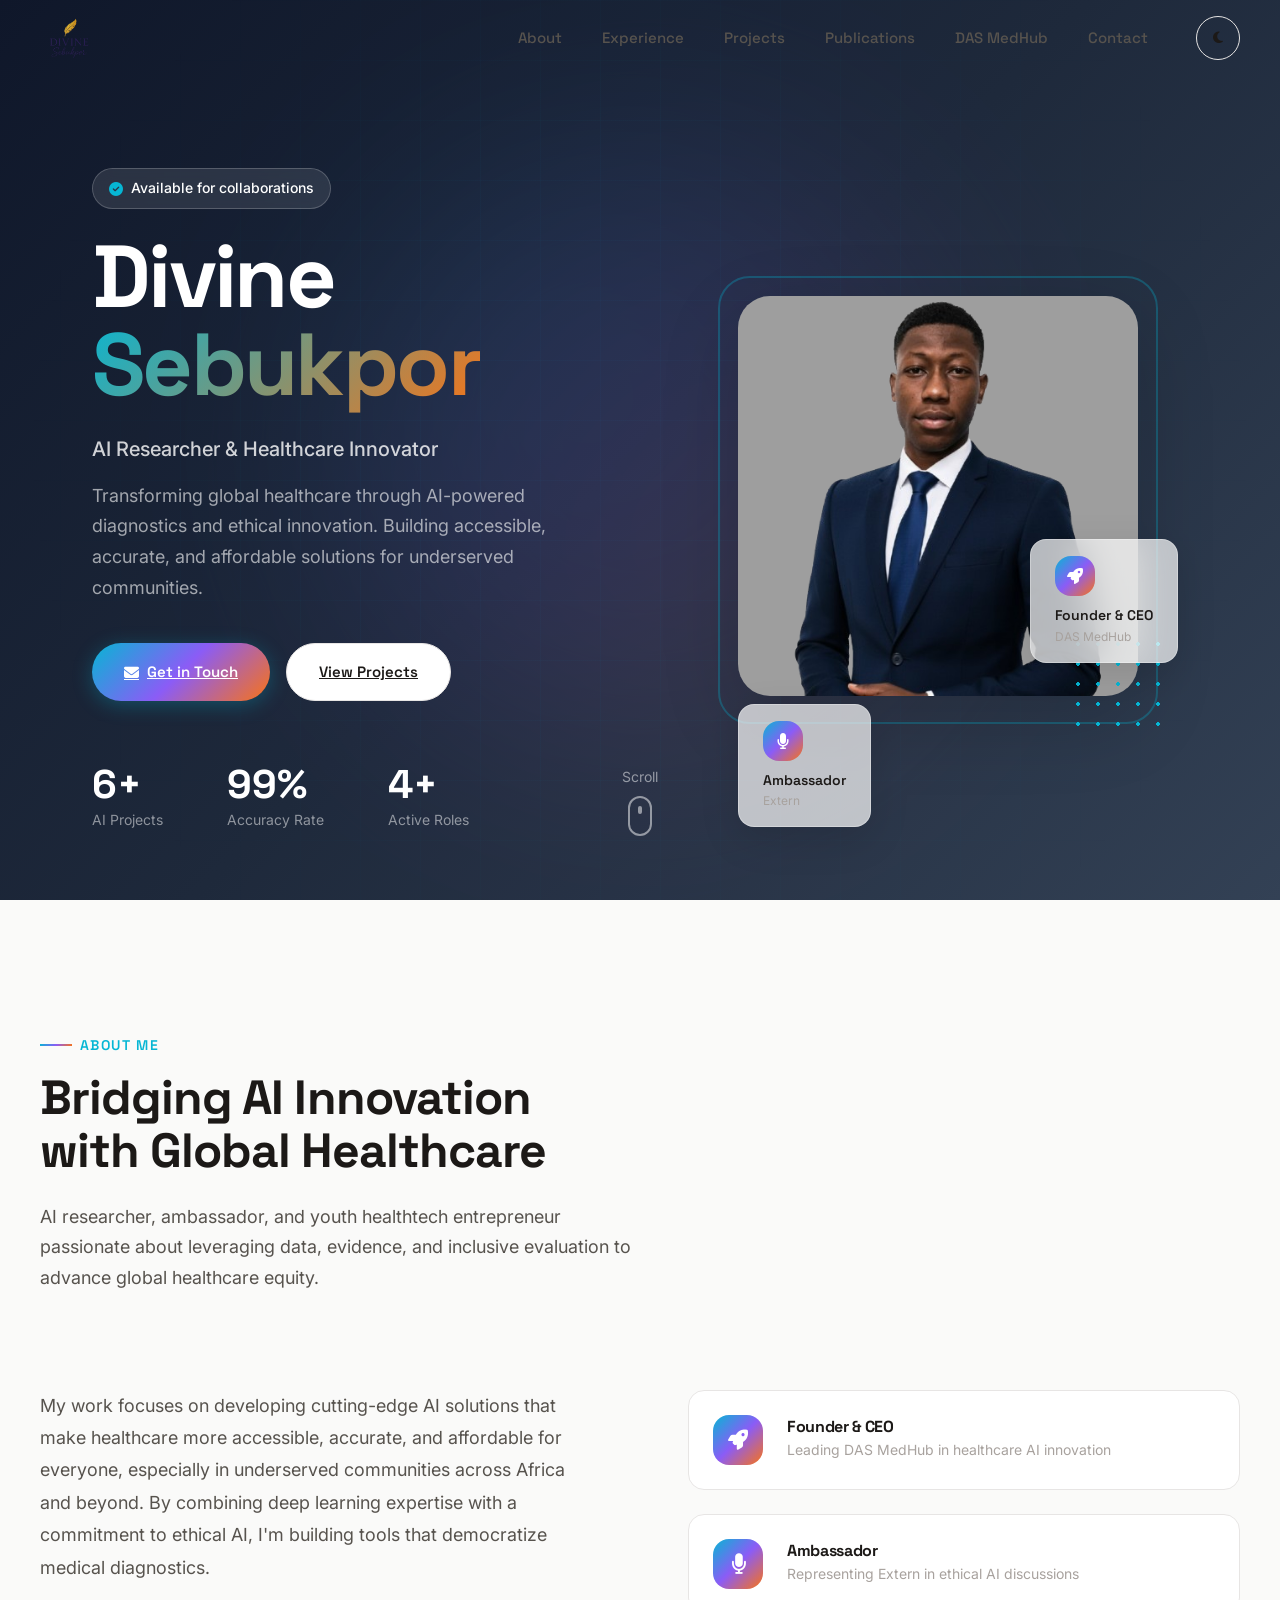
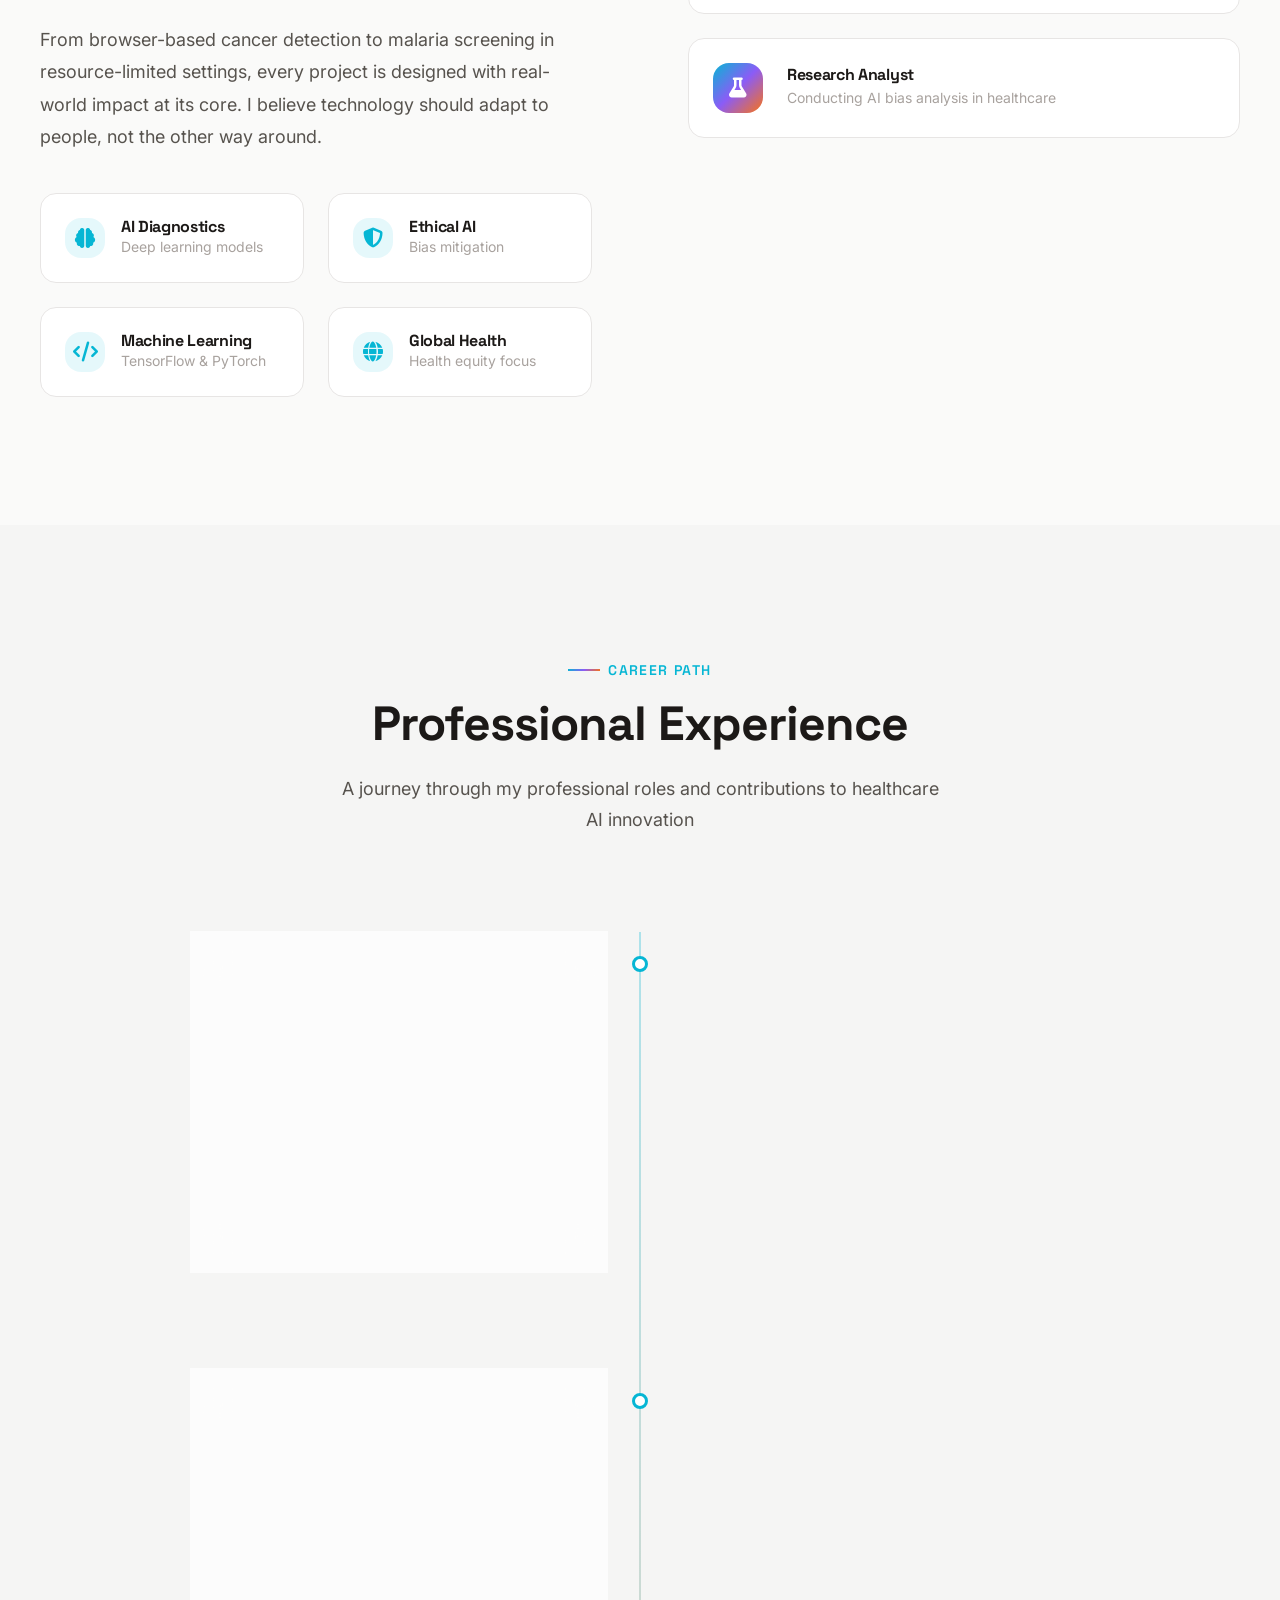
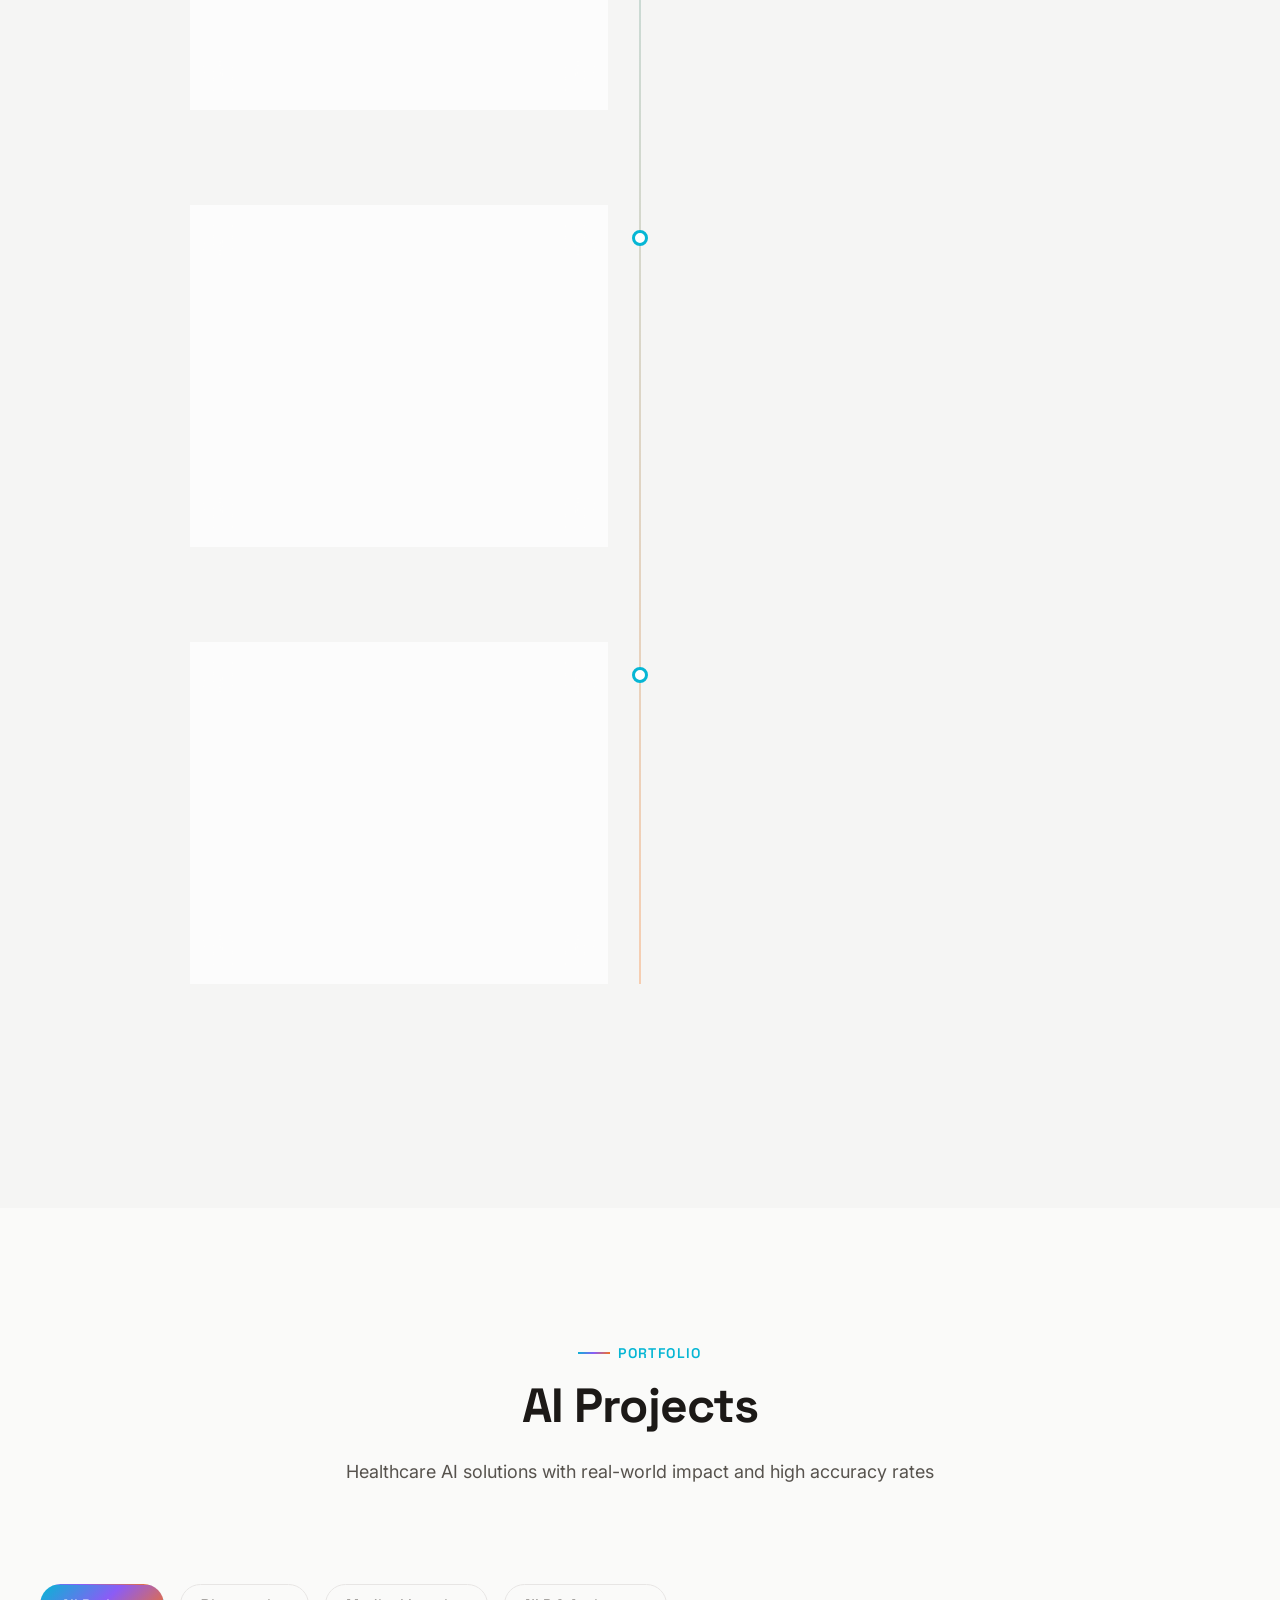
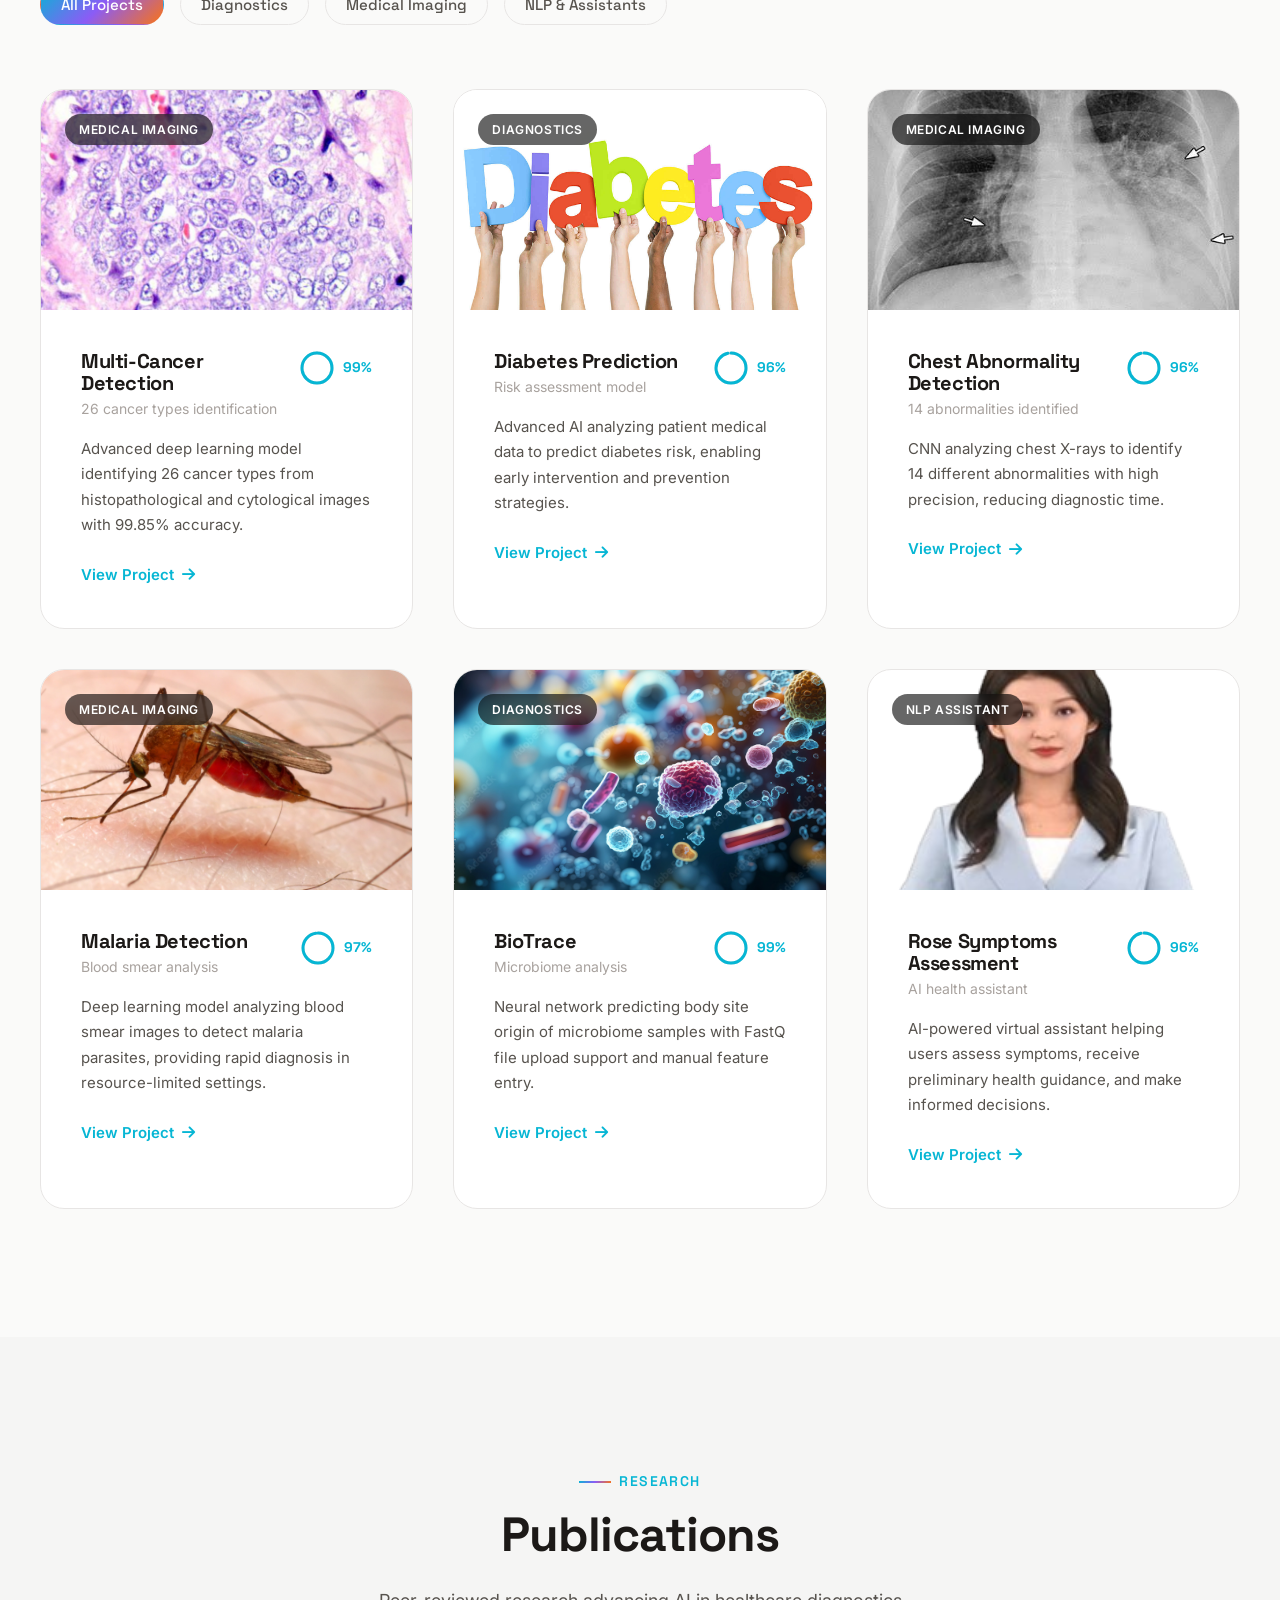
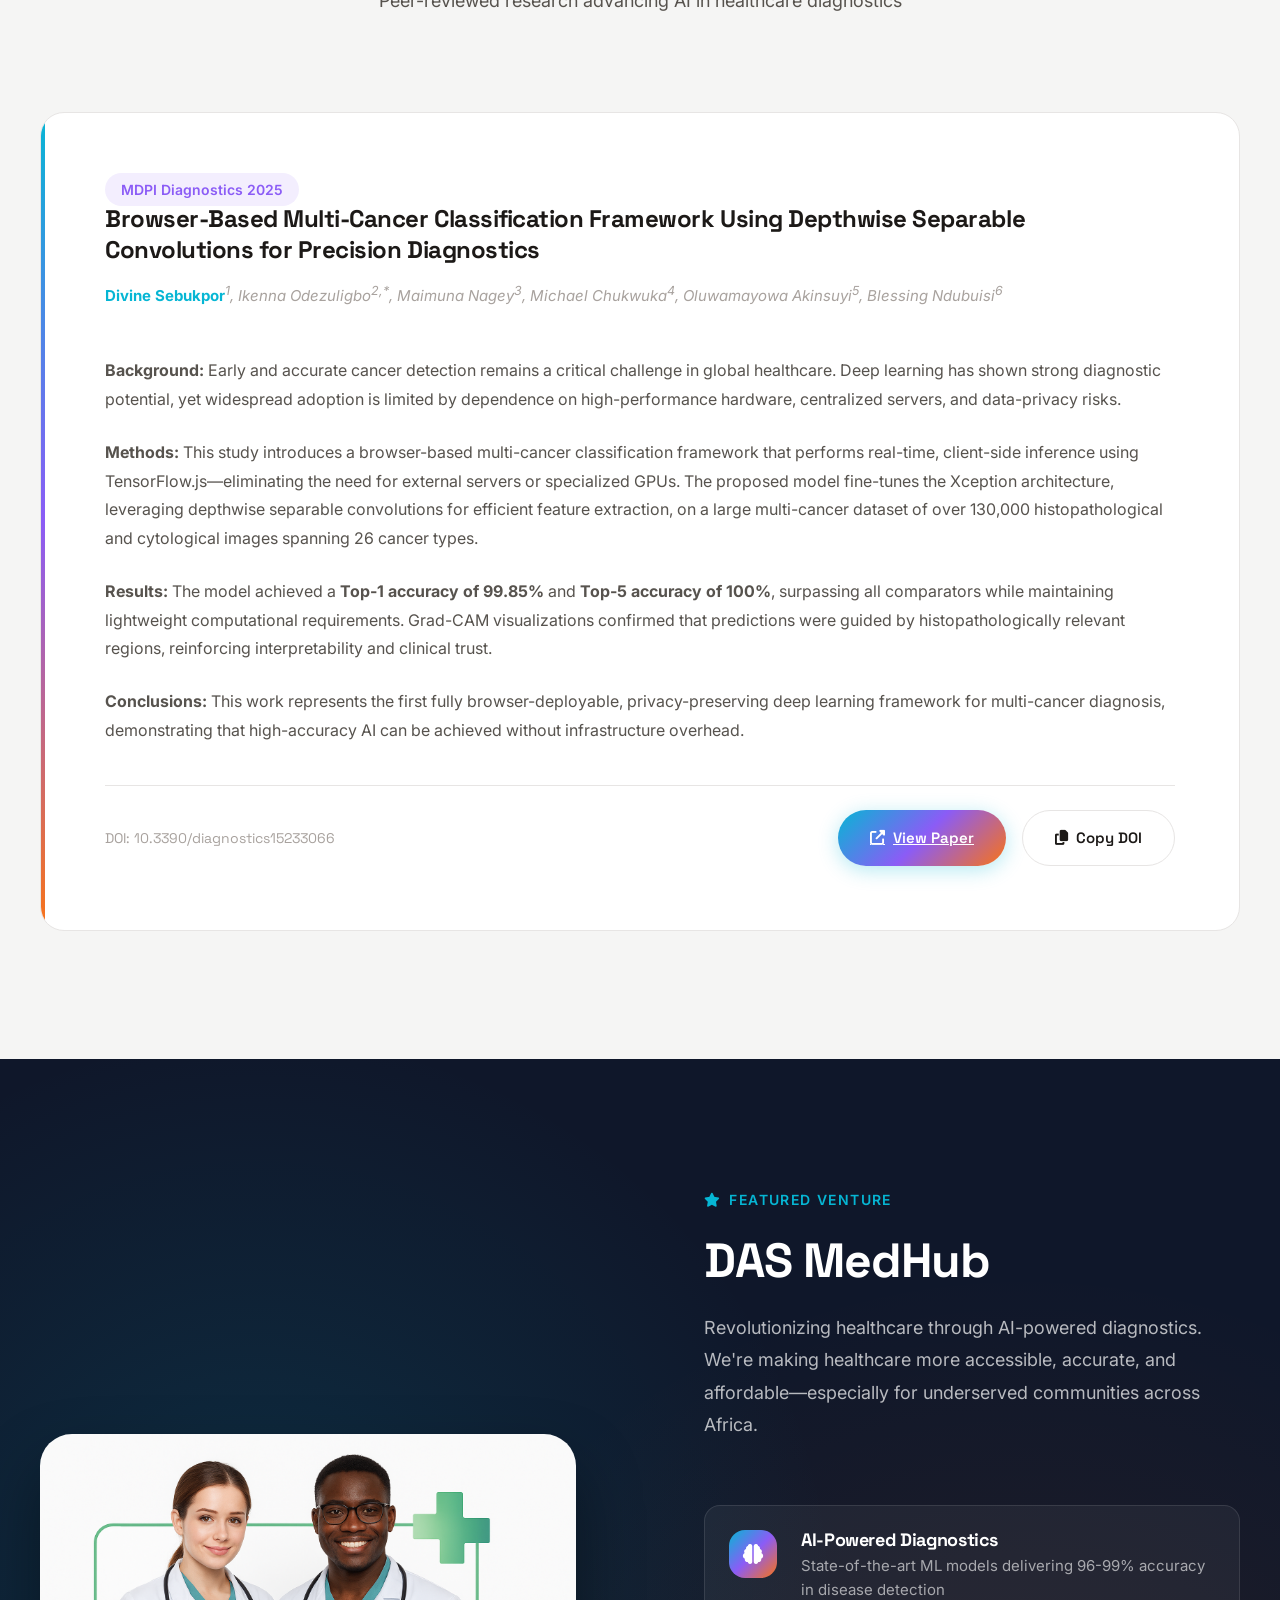
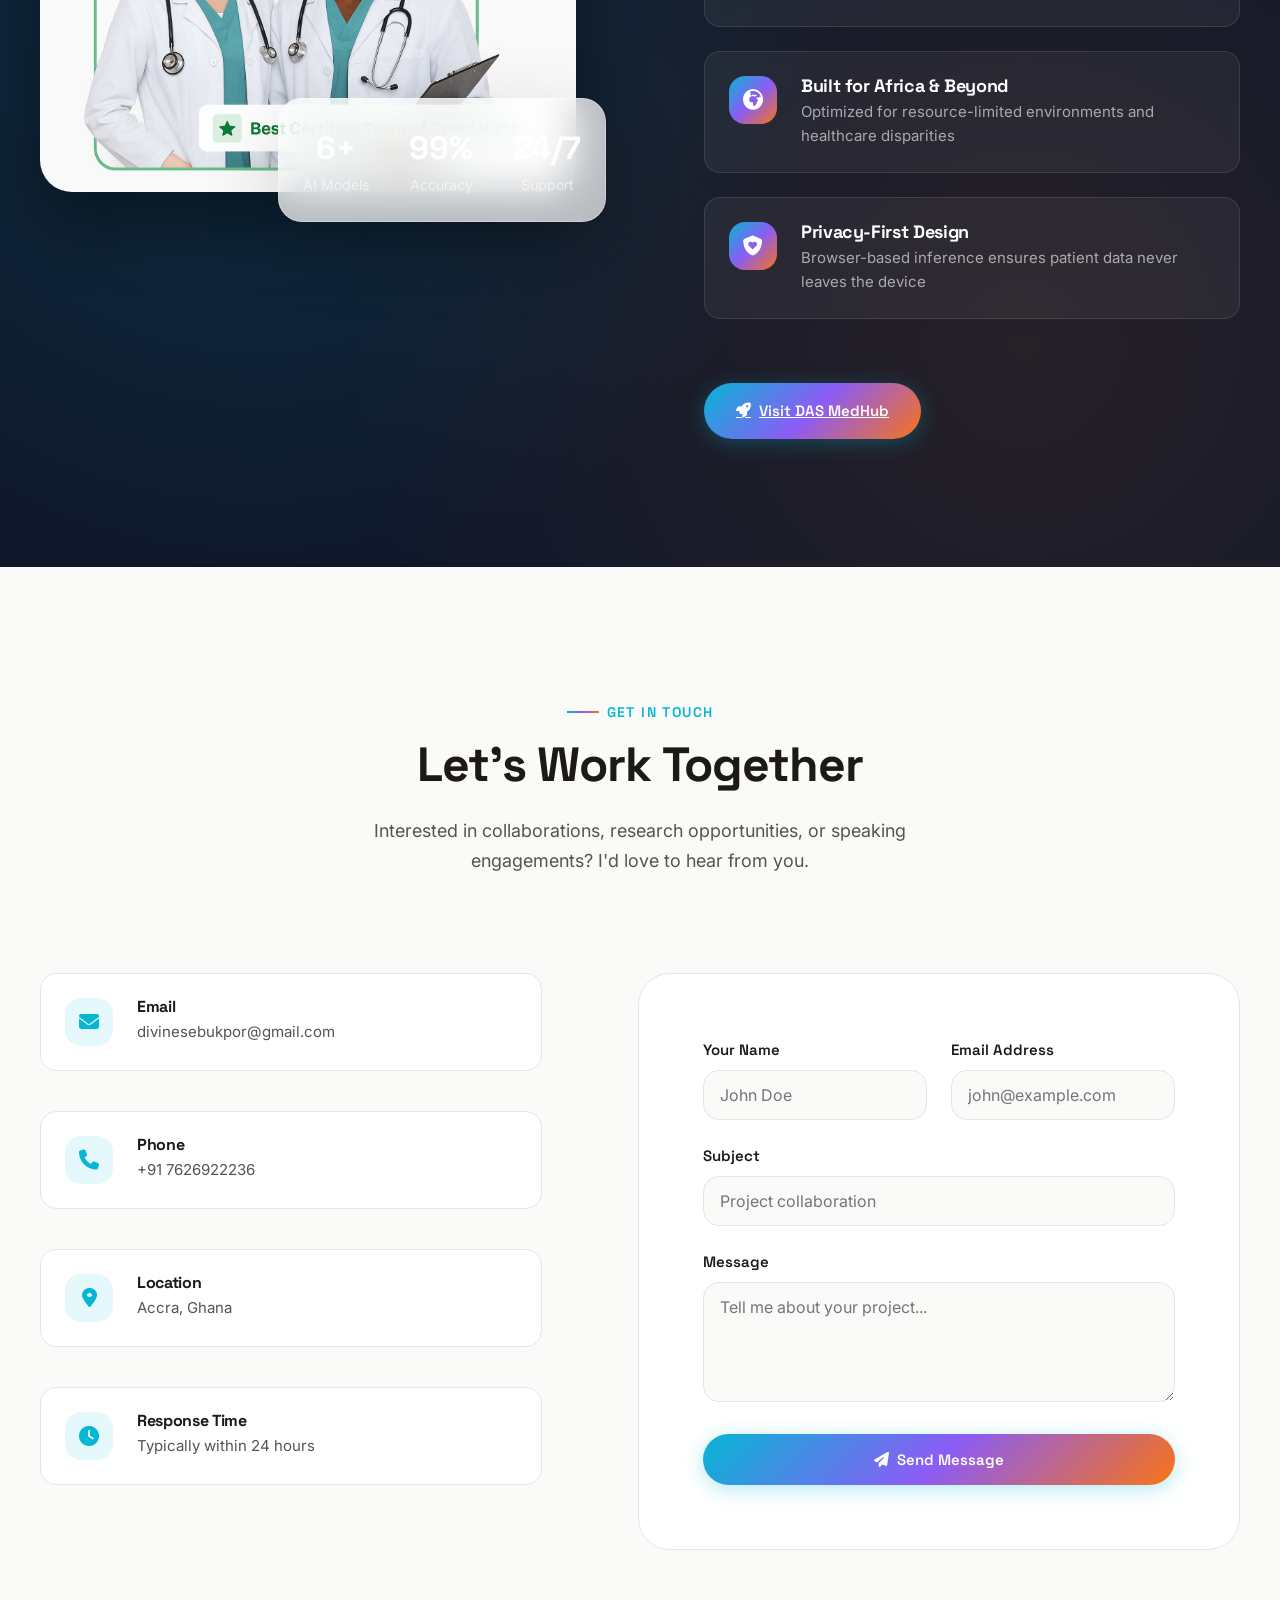
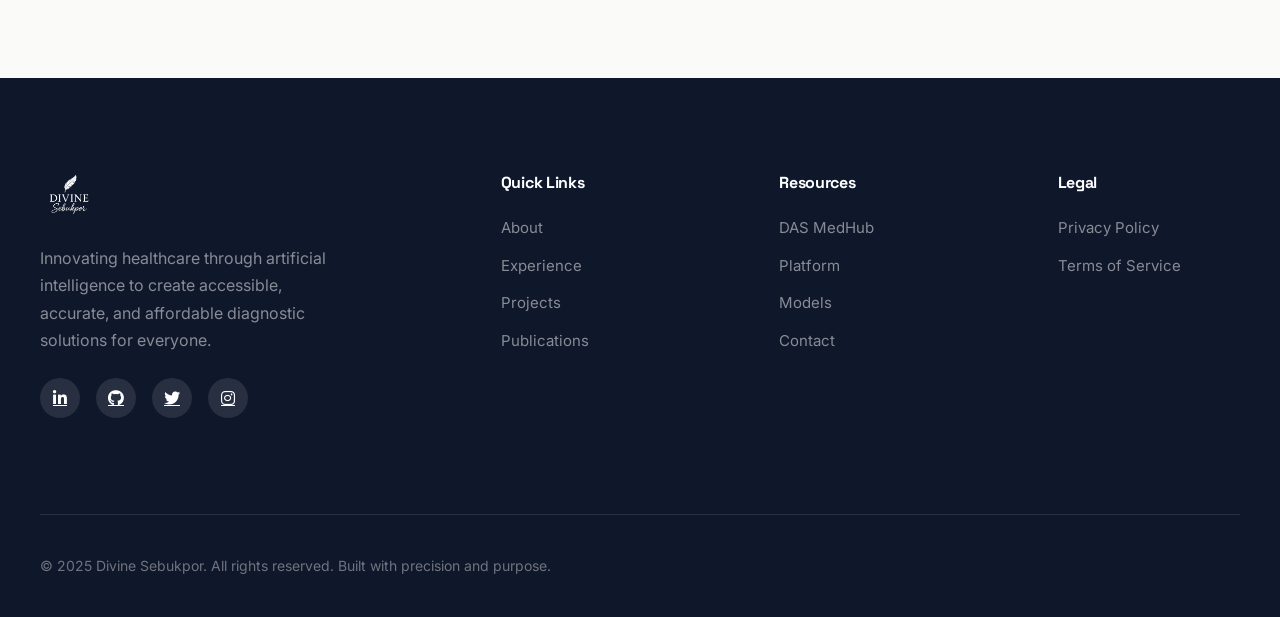
==== commit 9186b765: "Update index.html" ====
--- a/index.html
+++ b/index.html
@@ -1948,7 +1948,7 @@
                 <div class="hero-visual">
                     <div class="profile-frame">
                         <div class="profile-decoration"></div>
-                        <img src="images/Divine2.png" alt="Divine Sebukpor" class="profile-image">
+                        <img src="images/Divine1-removebg-preview (1).png" alt="Divine Sebukpor" class="profile-image">
                         <div class="profile-dots"></div>
                         
                         <div class="floating-card">
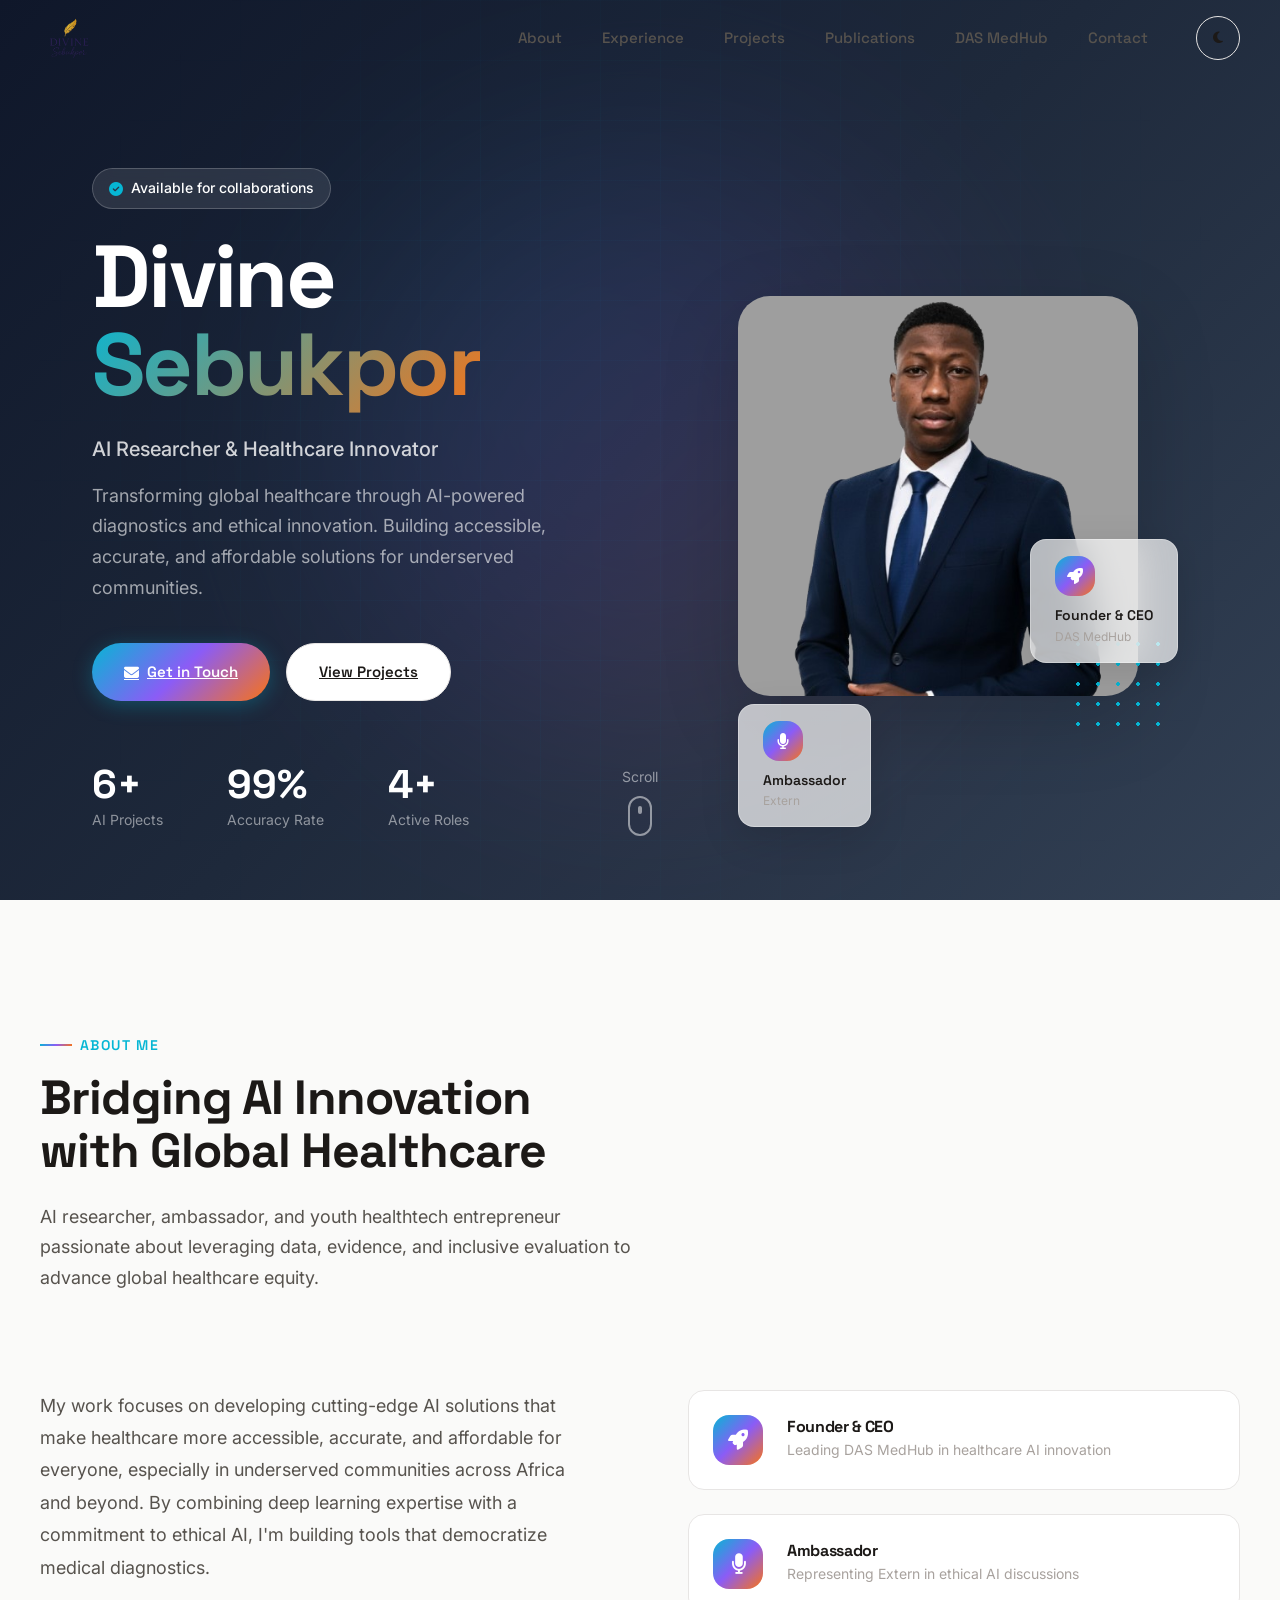
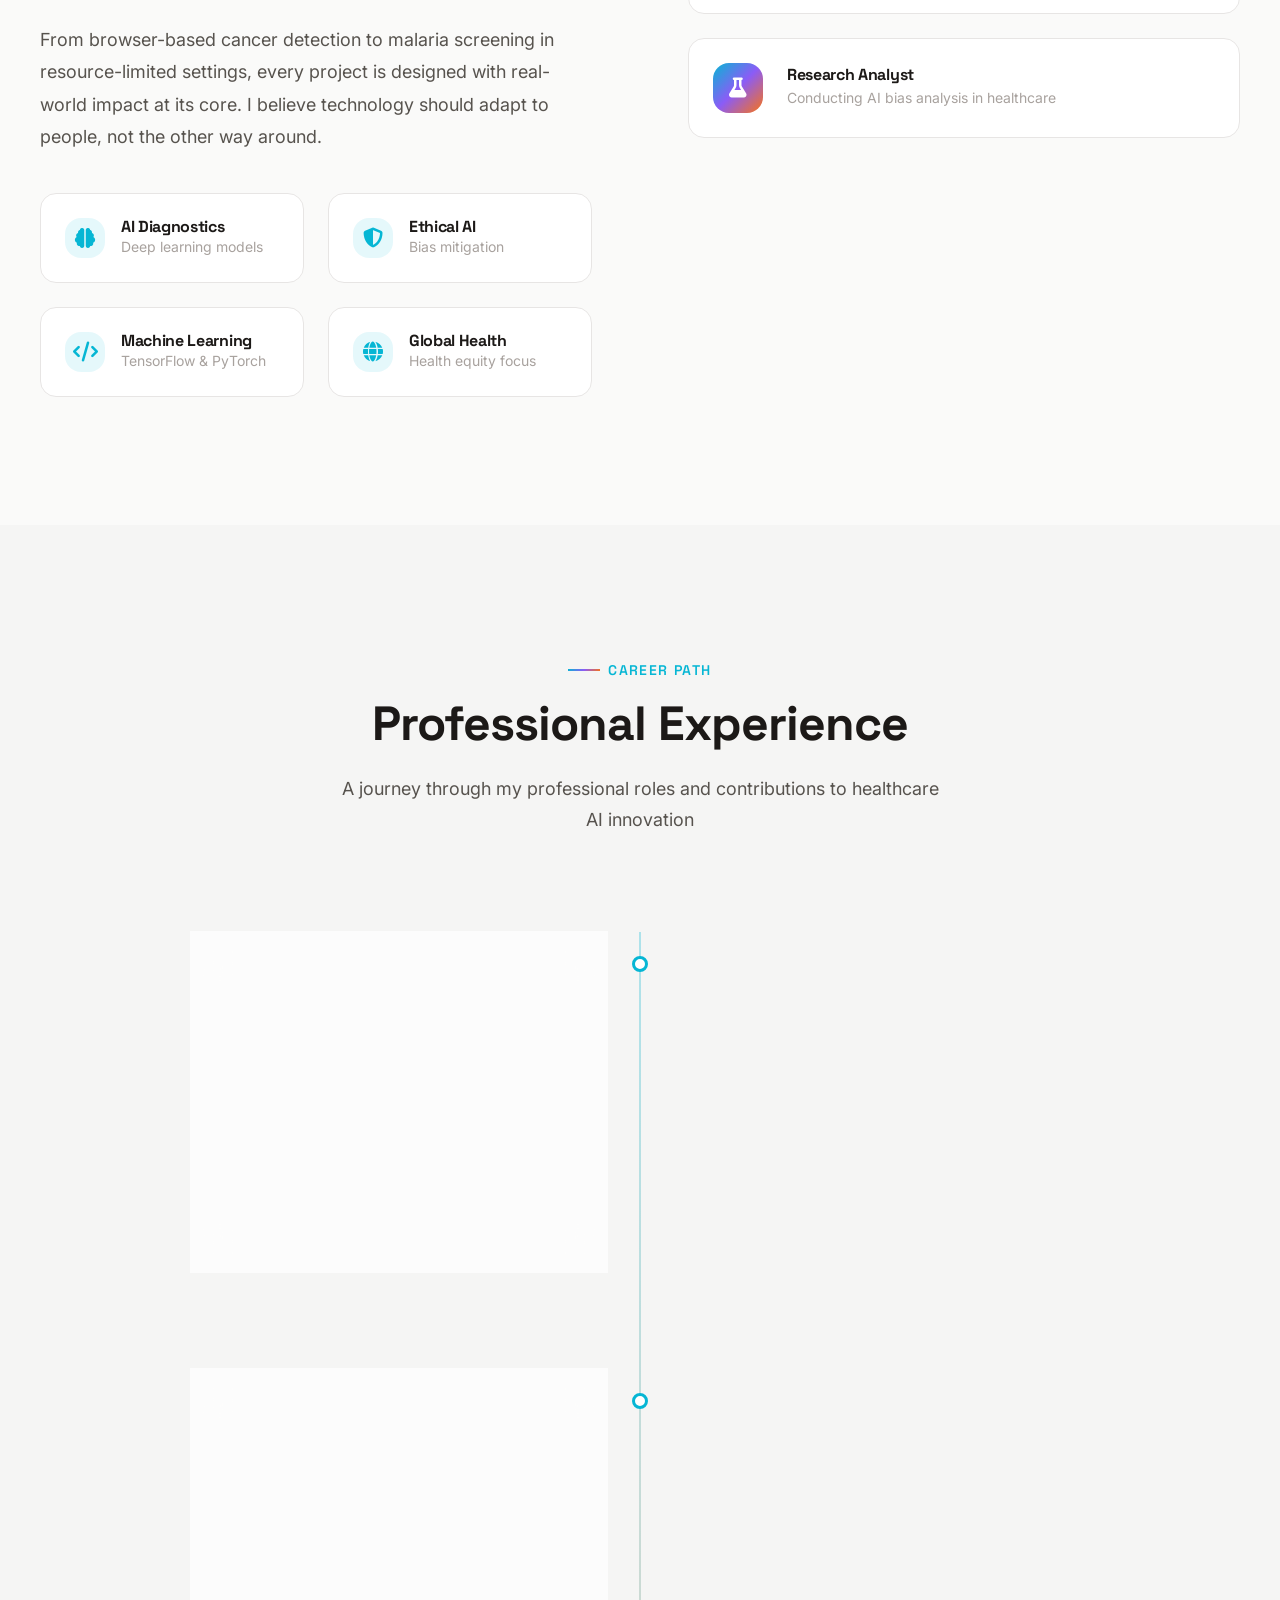
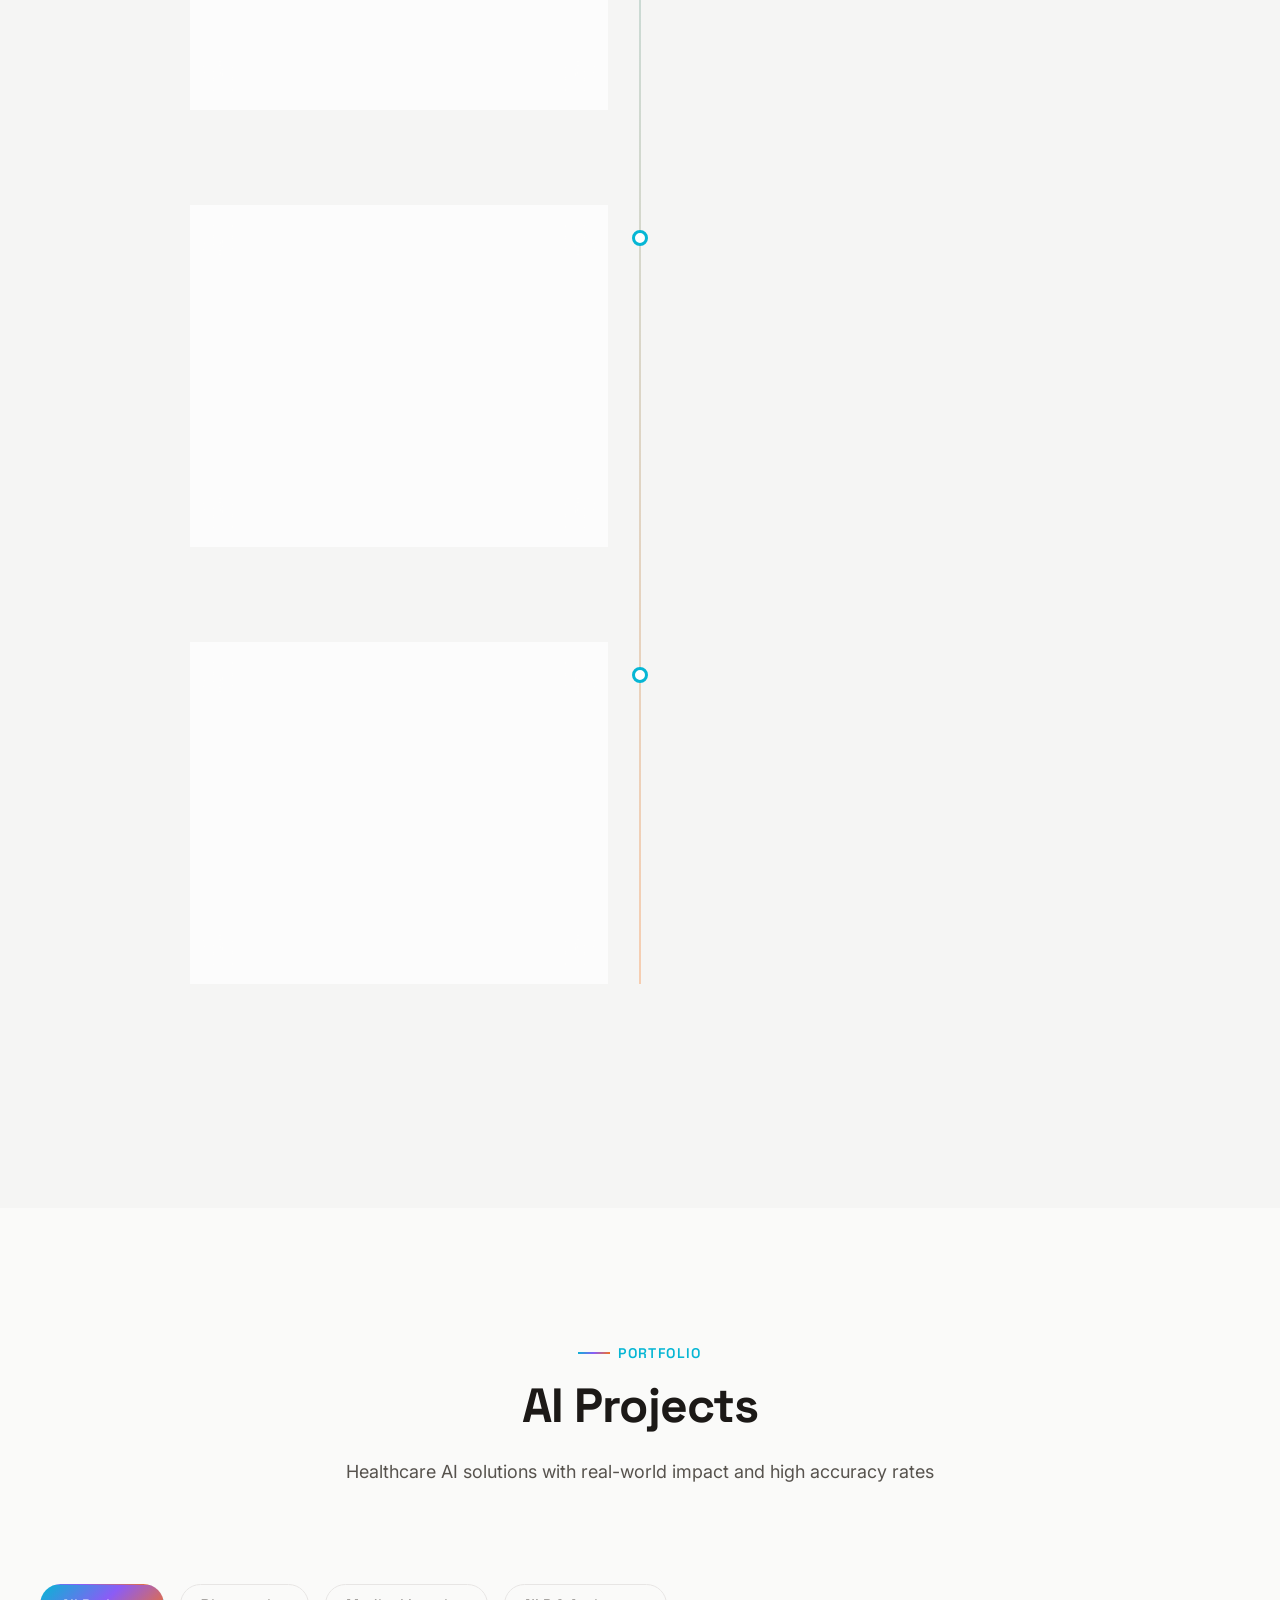
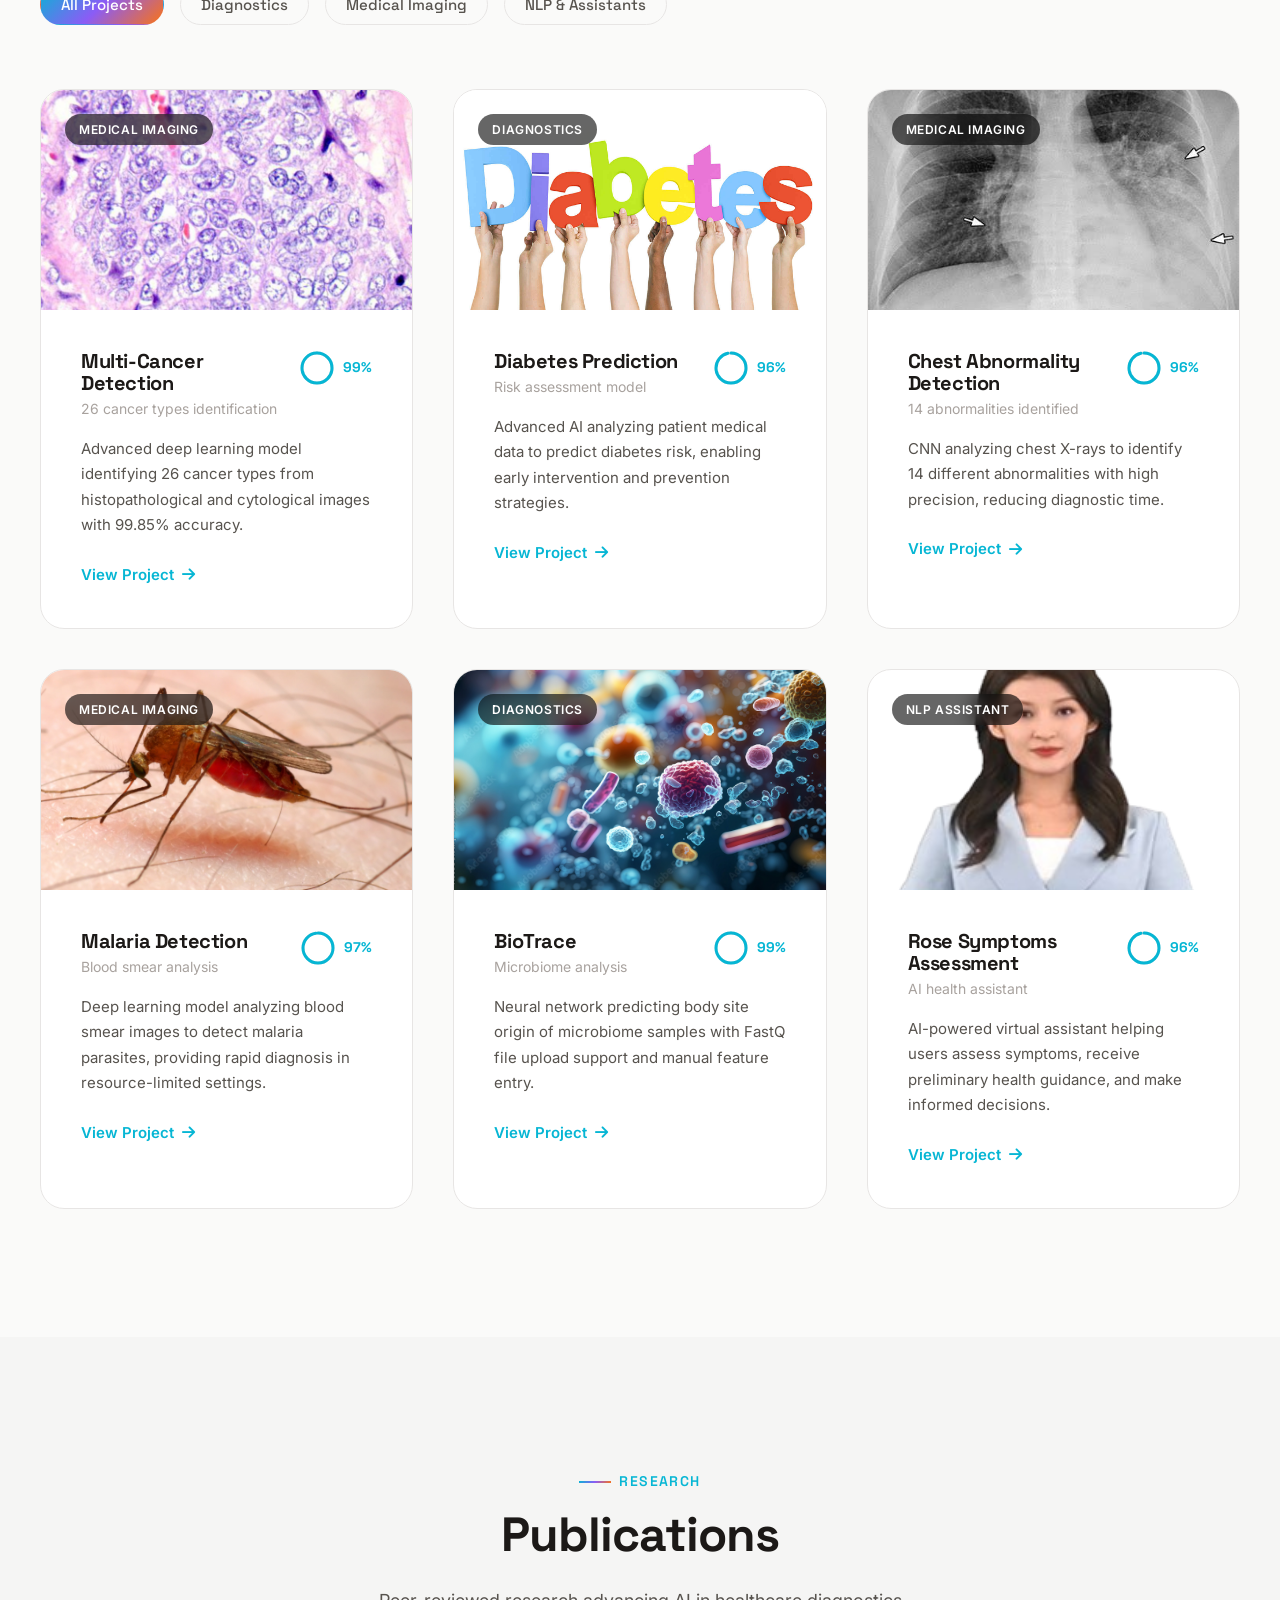
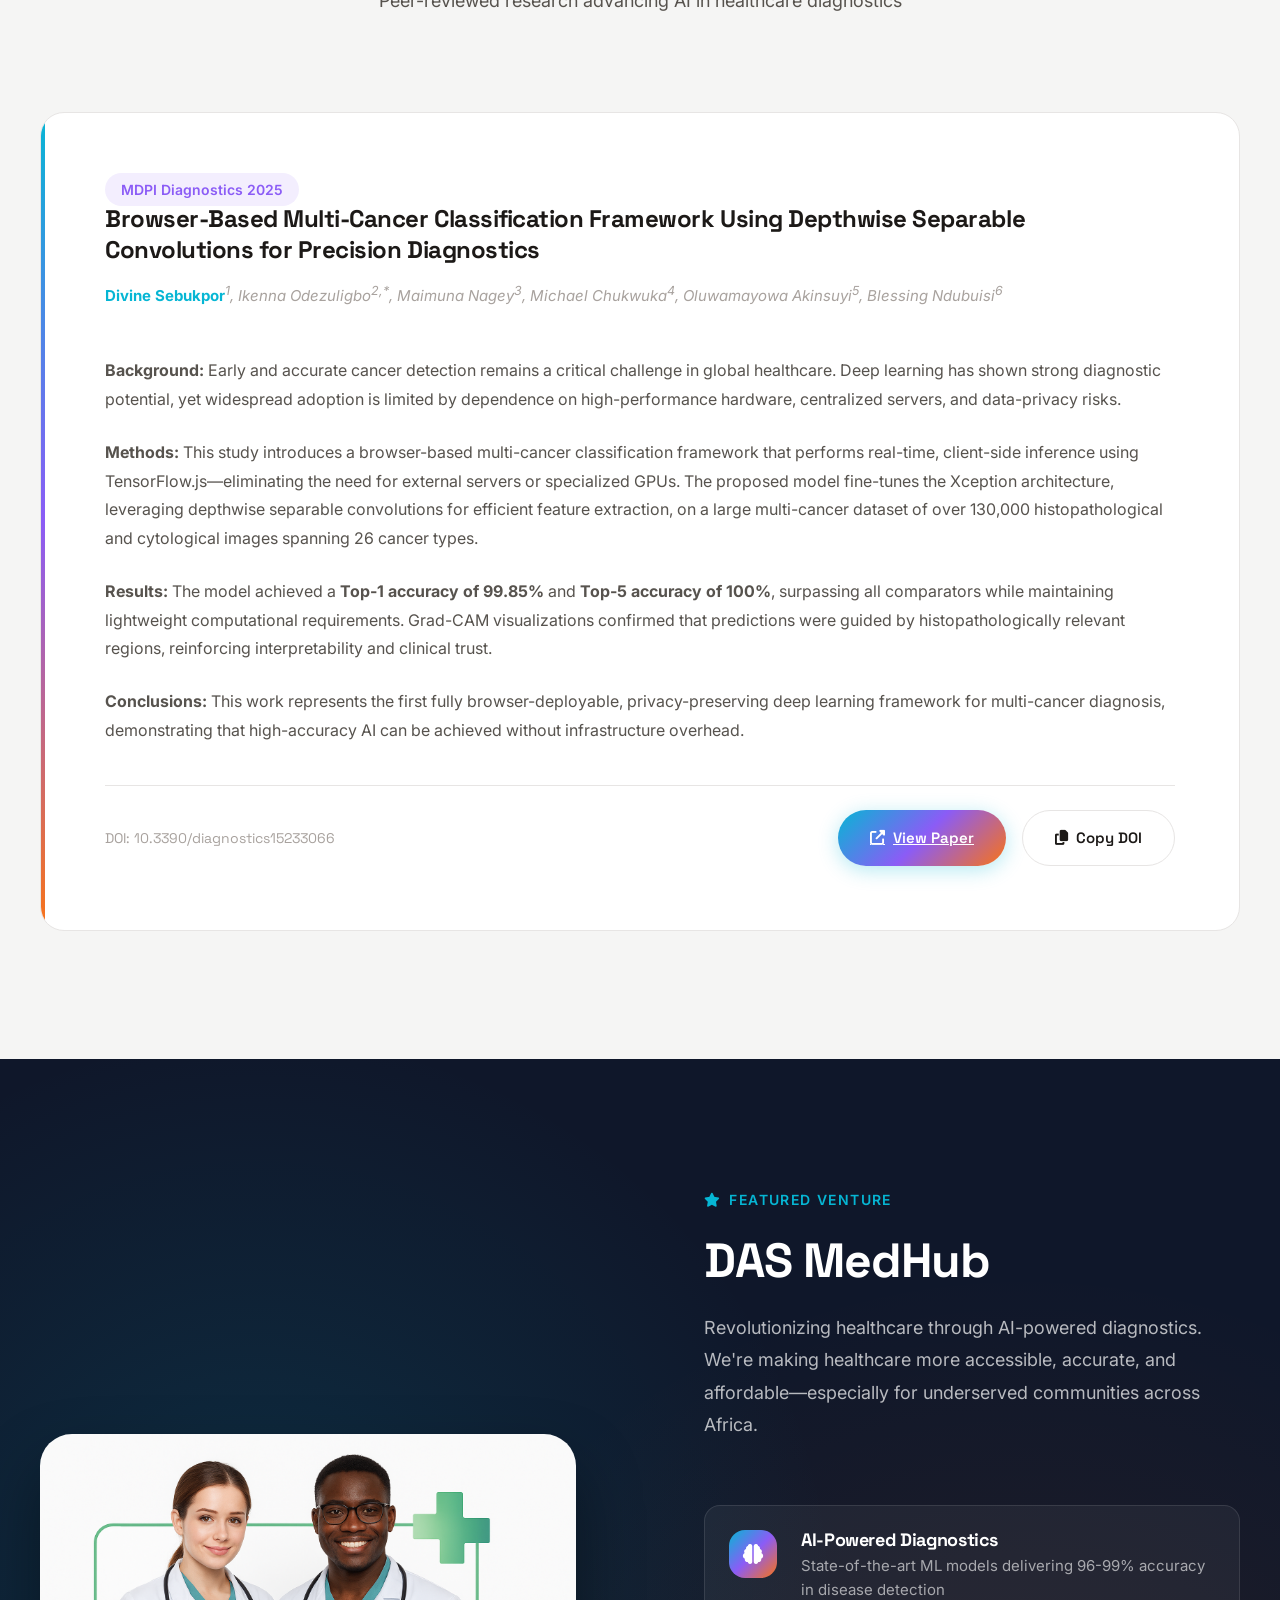
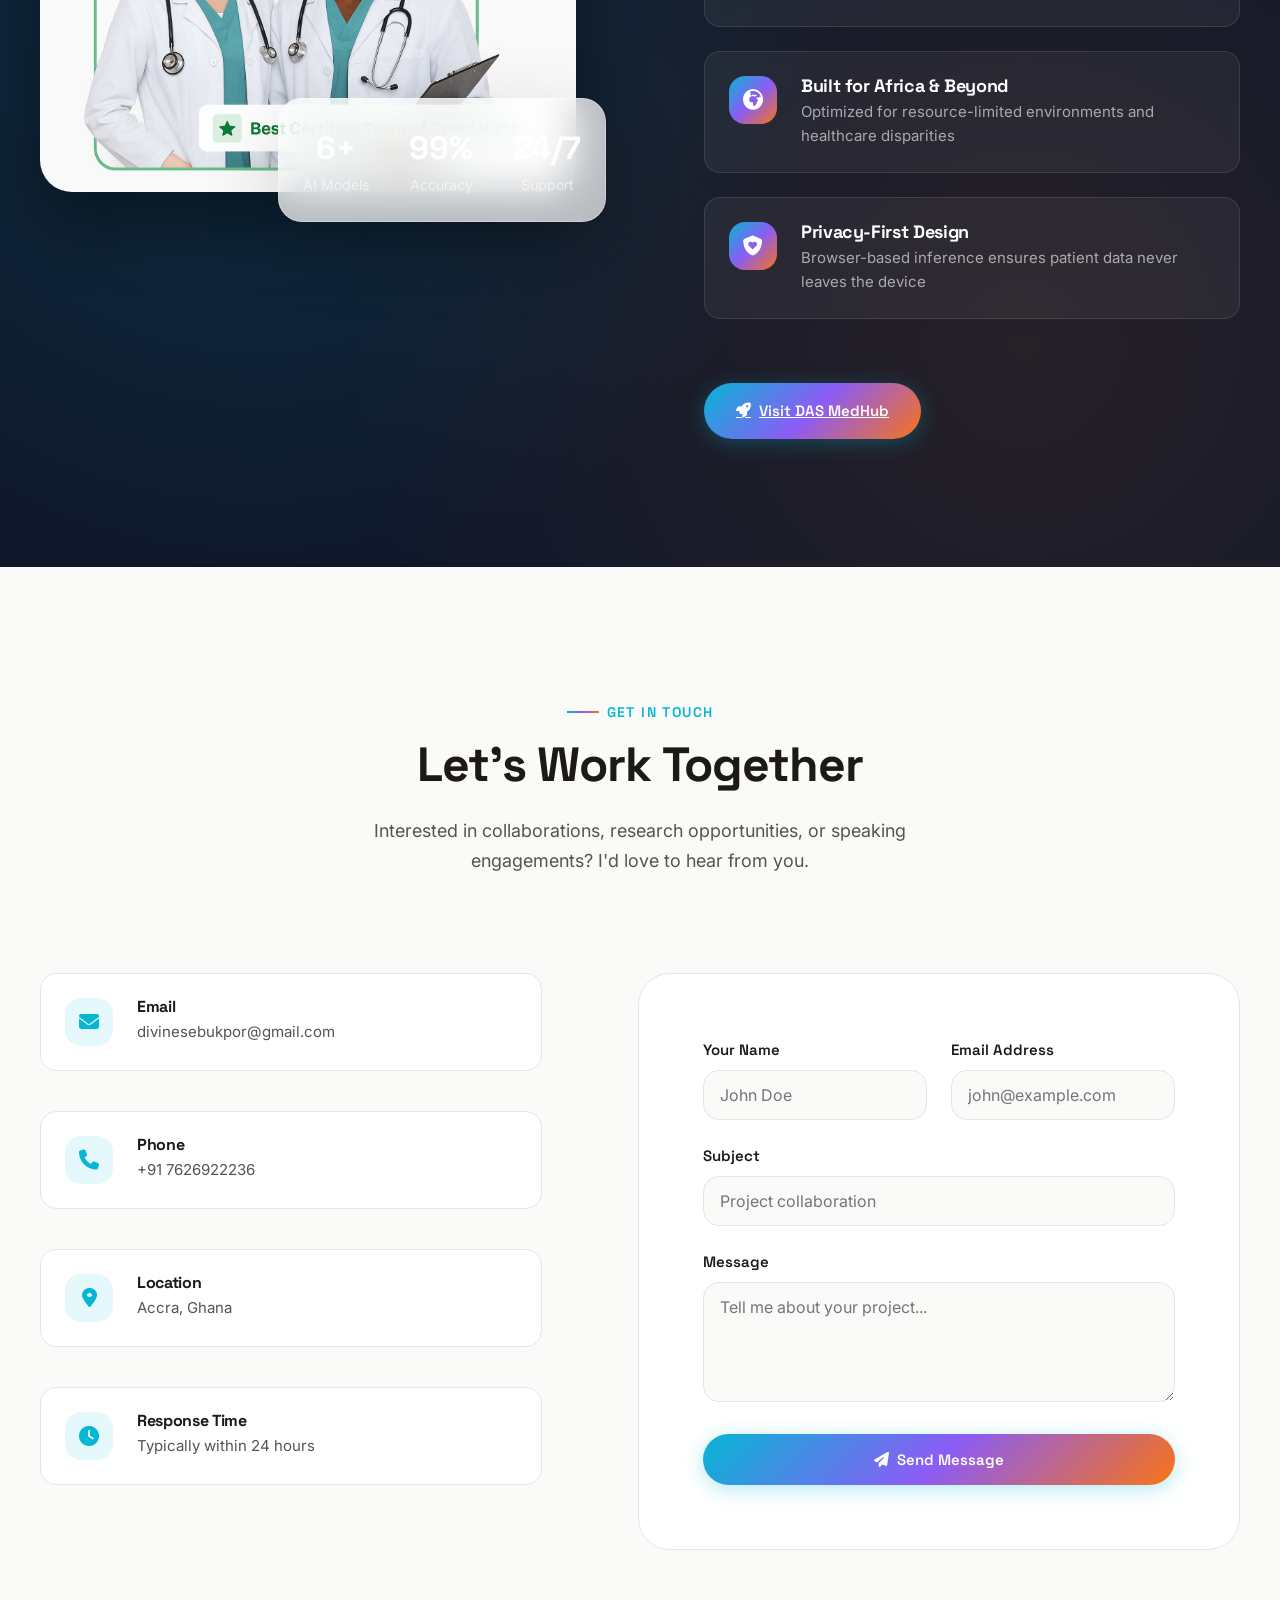
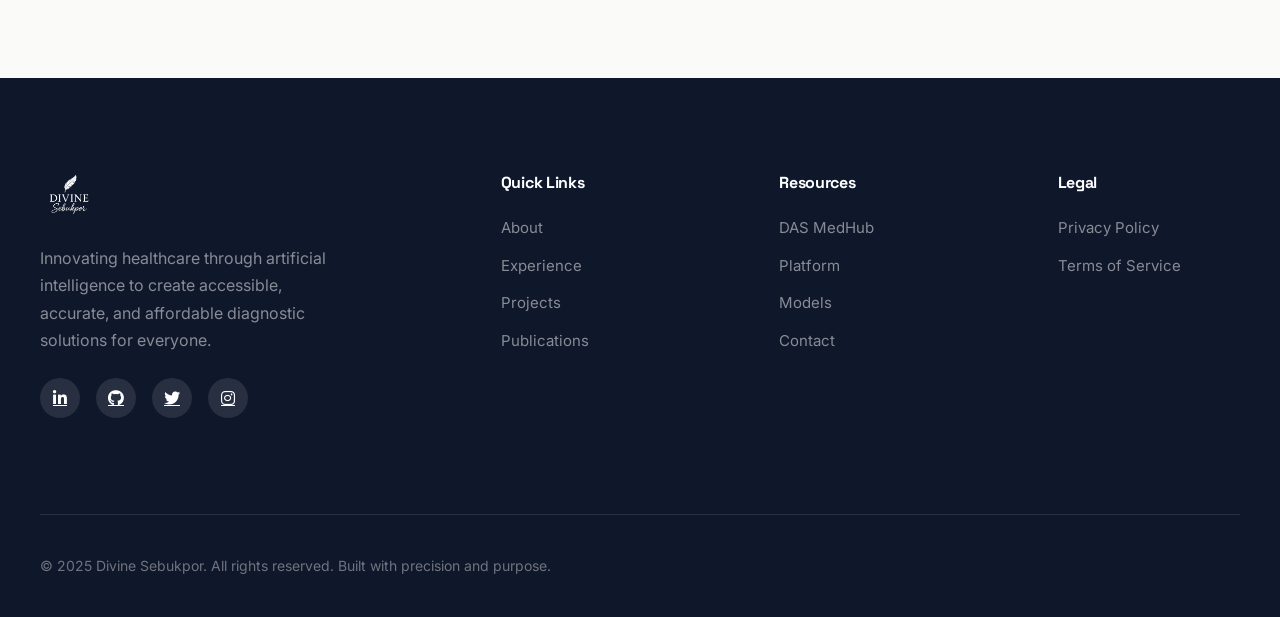
==== commit 2957a5fd: "Update index.html" ====
--- a/index.html
+++ b/index.html
@@ -5,10 +5,10 @@
     <meta name="viewport" content="width=device-width, initial-scale=1.0">
     <title>Divine Sebukpor | Healthcare AI Innovator</title>
     <link rel="icon" href="images/favicon.ico" type="image/x-icon" />
-    <link rel="stylesheet" href="https://cdnjs.cloudflare.com/ajax/libs/font-awesome/6.4.0/css/all.min.css">
-    <link rel="preconnect" href="https://fonts.googleapis.com">
-    <link rel="preconnect" href="https://fonts.gstatic.com" crossorigin>
-    <link href="https://fonts.googleapis.com/css2?family=Inter:wght@300;400;500;600;700&family=Space+Grotesk:wght@400;500;600;700&display=swap" rel="stylesheet">
+    <link rel="stylesheet" href="https://cdnjs.cloudflare.com/ajax/libs/font-awesome/6.4.0/css/all.min.css ">
+    <link rel="preconnect" href="https://fonts.googleapis.com ">
+    <link rel="preconnect" href="https://fonts.gstatic.com " crossorigin>
+    <link href="https://fonts.googleapis.com/css2?family=Inter:wght@300 ;400;500;600;700&family=Space+Grotesk:wght@400;500;600;700&display=swap" rel="stylesheet">
     <style>
         /* ============================================
            MODERN PREMIUM DESIGN SYSTEM
@@ -645,20 +645,6 @@
             box-shadow: var(--shadow-xl);
         }
 
-        .profile-decoration {
-            position: absolute;
-            inset: -20px;
-            border: 2px solid rgba(6, 182, 212, 0.3);
-            border-radius: var(--radius-xl);
-            z-index: 1;
-            animation: rotate-slow 20s linear infinite;
-        }
-
-        @keyframes rotate-slow {
-            from { transform: rotate(0deg); }
-            to { transform: rotate(360deg); }
-        }
-
         .profile-dots {
             position: absolute;
             bottom: -30px;
@@ -682,13 +668,13 @@
             animation: float 6s ease-in-out infinite;
         }
 
-        .floating-card:nth-child(3) {
+        .floating-card:nth-child(2) {
             top: 20%;
             left: -60px;
             animation-delay: 0s;
         }
 
-        .floating-card:nth-child(4) {
+        .floating-card:nth-child(3) {
             bottom: 10%;
             right: -40px;
             animation-delay: 3s;
@@ -1315,6 +1301,39 @@
             margin-left: auto;
         }
 
+        /* Mobile Publication Styles */
+        .publication-abstract-mobile {
+            display: none;
+        }
+
+        .publication-abstract-full {
+            max-height: 0;
+            overflow: hidden;
+            transition: max-height 0.5s ease-out;
+        }
+
+        .publication-abstract-full.expanded {
+            max-height: 2000px;
+        }
+
+        .read-more-pub {
+            display: none;
+            color: var(--accent-start);
+            font-weight: 600;
+            cursor: pointer;
+            margin-top: var(--space-md);
+            align-items: center;
+            gap: 0.5rem;
+        }
+
+        .read-more-pub i {
+            transition: transform 0.3s ease;
+        }
+
+        .read-more-pub.expanded i {
+            transform: rotate(180deg);
+        }
+
         /* ============================================
            DAS MEDHUB SECTION
            ============================================ */
@@ -1580,6 +1599,12 @@
         .form-textarea {
             min-height: 120px;
             resize: vertical;
+        }
+
+        .form-row {
+            display: grid;
+            grid-template-columns: 1fr 1fr;
+            gap: var(--space-md);
         }
 
         /* ============================================
@@ -1844,6 +1869,103 @@
             .footer-bottom {
                 flex-direction: column;
                 text-align: center;
+            }
+
+            /* Publication Mobile Styles */
+            .publication-abstract {
+                display: none;
+            }
+
+            .publication-abstract-mobile {
+                display: block;
+                color: var(--text-secondary);
+                line-height: 1.8;
+                margin-bottom: var(--space-md);
+            }
+
+            .publication-abstract-mobile p {
+                margin-bottom: var(--space-sm);
+            }
+
+            .publication-abstract-full {
+                display: block;
+                color: var(--text-secondary);
+                line-height: 1.8;
+            }
+
+            .read-more-pub {
+                display: inline-flex;
+            }
+
+            .publication-header {
+                flex-direction: column;
+            }
+
+            .publication-badge {
+                align-self: flex-start;
+            }
+
+            .publication-actions {
+                margin-left: 0;
+                width: 100%;
+            }
+
+            .publication-actions .btn {
+                flex: 1;
+            }
+
+            /* Contact Form Mobile */
+            .form-row {
+                grid-template-columns: 1fr;
+            }
+
+            .contact-form-wrapper {
+                padding: var(--space-lg);
+            }
+
+            .contact-grid {
+                gap: var(--space-xl);
+            }
+        }
+
+        @media (max-width: 480px) {
+            .container {
+                padding: 0 var(--space-md);
+            }
+
+            .section {
+                padding: var(--space-2xl) 0;
+            }
+
+            .hero-stats {
+                flex-direction: column;
+                gap: var(--space-md);
+            }
+
+            .floating-card {
+                display: none;
+            }
+
+            .publication-card {
+                padding: var(--space-lg);
+            }
+
+            .publication-title {
+                font-size: 1.25rem;
+            }
+
+            .das-stats-float {
+                flex-direction: column;
+                gap: var(--space-md);
+            }
+
+            .contact-method {
+                flex-direction: column;
+                text-align: center;
+            }
+
+            .contact-icon {
+                margin: 0 auto;
             }
         }
 
@@ -1947,7 +2069,6 @@
                 
                 <div class="hero-visual">
                     <div class="profile-frame">
-                        <div class="profile-decoration"></div>
                         <img src="images/Divine1-removebg-preview (1).png" alt="Divine Sebukpor" class="profile-image">
                         <div class="profile-dots"></div>
                         
@@ -2225,7 +2346,7 @@
                         <img src="images/ldc.png" alt="Multi-Cancer Detection">
                         <span class="project-category">Medical Imaging</span>
                         <div class="project-overlay">
-                            <a href="https://platform.dasmedhub.com/" class="btn btn-primary btn-sm">View Project</a>
+                            <a href="https://platform.dasmedhub.com/ " class="btn btn-primary btn-sm">View Project</a>
                         </div>
                     </div>
                     <div class="project-content">
@@ -2248,7 +2369,7 @@
                         <p class="project-description">
                             Advanced deep learning model identifying 26 cancer types from histopathological and cytological images with 99.85% accuracy.
                         </p>
-                        <a href="https://platform.dasmedhub.com/" class="project-link">
+                        <a href="https://platform.dasmedhub.com/ " class="project-link">
                             View Project <i class="fas fa-arrow-right"></i>
                         </a>
                     </div>
@@ -2260,7 +2381,7 @@
                         <img src="images/R.jpeg" alt="Diabetes Prediction">
                         <span class="project-category">Diagnostics</span>
                         <div class="project-overlay">
-                            <a href="https://models.dasmedhub.com/" class="btn btn-primary btn-sm">View Project</a>
+                            <a href="https://models.dasmedhub.com/ " class="btn btn-primary btn-sm">View Project</a>
                         </div>
                     </div>
                     <div class="project-content">
@@ -2283,7 +2404,7 @@
                         <p class="project-description">
                             Advanced AI analyzing patient medical data to predict diabetes risk, enabling early intervention and prevention strategies.
                         </p>
-                        <a href="https://models.dasmedhub.com/" class="project-link">
+                        <a href="https://models.dasmedhub.com/ " class="project-link">
                             View Project <i class="fas fa-arrow-right"></i>
                         </a>
                     </div>
@@ -2295,7 +2416,7 @@
                         <img src="images/OIP (1).jpeg" alt="Chest Abnormality Detection">
                         <span class="project-category">Medical Imaging</span>
                         <div class="project-overlay">
-                            <a href="https://platform.dasmedhub.com/" class="btn btn-primary btn-sm">View Project</a>
+                            <a href="https://platform.dasmedhub.com/ " class="btn btn-primary btn-sm">View Project</a>
                         </div>
                     </div>
                     <div class="project-content">
@@ -2318,7 +2439,7 @@
                         <p class="project-description">
                             CNN analyzing chest X-rays to identify 14 different abnormalities with high precision, reducing diagnostic time.
                         </p>
-                        <a href="https://platform.dasmedhub.com/" class="project-link">
+                        <a href="https://platform.dasmedhub.com/ " class="project-link">
                             View Project <i class="fas fa-arrow-right"></i>
                         </a>
                     </div>
@@ -2330,7 +2451,7 @@
                         <img src="images/R (1).jpeg" alt="Malaria Detection">
                         <span class="project-category">Medical Imaging</span>
                         <div class="project-overlay">
-                            <a href="https://models.dasmedhub.com/" class="btn btn-primary btn-sm">View Project</a>
+                            <a href="https://models.dasmedhub.com/ " class="btn btn-primary btn-sm">View Project</a>
                         </div>
                     </div>
                     <div class="project-content">
@@ -2353,7 +2474,7 @@
                         <p class="project-description">
                             Deep learning model analyzing blood smear images to detect malaria parasites, providing rapid diagnosis in resource-limited settings.
                         </p>
-                        <a href="https://models.dasmedhub.com/" class="project-link">
+                        <a href="https://models.dasmedhub.com/ " class="project-link">
                             View Project <i class="fas fa-arrow-right"></i>
                         </a>
                     </div>
@@ -2365,7 +2486,7 @@
                         <img src="images/microbiome.jpg" alt="BioTrace Microbiome">
                         <span class="project-category">Diagnostics</span>
                         <div class="project-overlay">
-                            <a href="https://platform.dasmedhub.com/" class="btn btn-primary btn-sm">View Project</a>
+                            <a href="https://platform.dasmedhub.com/ " class="btn btn-primary btn-sm">View Project</a>
                         </div>
                     </div>
                     <div class="project-content">
@@ -2388,7 +2509,7 @@
                         <p class="project-description">
                             Neural network predicting body site origin of microbiome samples with FastQ file upload support and manual feature entry.
                         </p>
-                        <a href="https://platform.dasmedhub.com/" class="project-link">
+                        <a href="https://platform.dasmedhub.com/ " class="project-link">
                             View Project <i class="fas fa-arrow-right"></i>
                         </a>
                     </div>
@@ -2400,7 +2521,7 @@
                         <img src="images/image-removebg-preview.png" alt="Rose Symptoms Assessment">
                         <span class="project-category">NLP Assistant</span>
                         <div class="project-overlay">
-                            <a href="https://platform.dasmedhub.com/" class="btn btn-primary btn-sm">View Project</a>
+                            <a href="https://platform.dasmedhub.com/ " class="btn btn-primary btn-sm">View Project</a>
                         </div>
                     </div>
                     <div class="project-content">
@@ -2423,7 +2544,7 @@
                         <p class="project-description">
                             AI-powered virtual assistant helping users assess symptoms, receive preliminary health guidance, and make informed decisions.
                         </p>
-                        <a href="https://platform.dasmedhub.com/" class="project-link">
+                        <a href="https://platform.dasmedhub.com/ " class="project-link">
                             View Project <i class="fas fa-arrow-right"></i>
                         </a>
                     </div>
@@ -2454,6 +2575,7 @@
                     </div>
                 </div>
                 
+                <!-- Desktop Abstract -->
                 <div class="publication-abstract">
                     <p><strong>Background:</strong> Early and accurate cancer detection remains a critical challenge in global healthcare. Deep learning has shown strong diagnostic potential, yet widespread adoption is limited by dependence on high-performance hardware, centralized servers, and data-privacy risks.</p>
                     
@@ -2463,11 +2585,31 @@
                     
                     <p><strong>Conclusions:</strong> This work represents the first fully browser-deployable, privacy-preserving deep learning framework for multi-cancer diagnosis, demonstrating that high-accuracy AI can be achieved without infrastructure overhead.</p>
                 </div>
+
+                <!-- Mobile Abstract Summary -->
+                <div class="publication-abstract-mobile">
+                    <p><strong>Background:</strong> Early and accurate cancer detection remains a critical challenge in global healthcare...</p>
+                </div>
+
+                <!-- Mobile Full Abstract (Hidden by default) -->
+                <div class="publication-abstract-full" id="pubAbstractFull">
+                    <p><strong>Background:</strong> Early and accurate cancer detection remains a critical challenge in global healthcare. Deep learning has shown strong diagnostic potential, yet widespread adoption is limited by dependence on high-performance hardware, centralized servers, and data-privacy risks.</p>
+                    
+                    <p><strong>Methods:</strong> This study introduces a browser-based multi-cancer classification framework that performs real-time, client-side inference using TensorFlow.js—eliminating the need for external servers or specialized GPUs. The proposed model fine-tunes the Xception architecture, leveraging depthwise separable convolutions for efficient feature extraction, on a large multi-cancer dataset of over 130,000 histopathological and cytological images spanning 26 cancer types.</p>
+                    
+                    <p><strong>Results:</strong> The model achieved a <strong>Top-1 accuracy of 99.85%</strong> and <strong>Top-5 accuracy of 100%</strong>, surpassing all comparators while maintaining lightweight computational requirements. Grad-CAM visualizations confirmed that predictions were guided by histopathologically relevant regions, reinforcing interpretability and clinical trust.</p>
+                    
+                    <p><strong>Conclusions:</strong> This work represents the first fully browser-deployable, privacy-preserving deep learning framework for multi-cancer diagnosis, demonstrating that high-accuracy AI can be achieved without infrastructure overhead.</p>
+                </div>
+
+                <span class="read-more-pub" onclick="togglePublicationAbstract(this)">
+                    Read full abstract <i class="fas fa-chevron-down"></i>
+                </span>
                 
                 <div class="publication-footer">
                     <span class="publication-doi">DOI: 10.3390/diagnostics15233066</span>
                     <div class="publication-actions">
-                        <a href="https://doi.org/10.3390/diagnostics15233066" target="_blank" class="btn btn-primary btn-sm">
+                        <a href="https://doi.org/10.3390/diagnostics15233066 " target="_blank" class="btn btn-primary btn-sm">
                             <i class="fas fa-external-link-alt"></i> View Paper
                         </a>
                         <button class="btn btn-secondary btn-sm" onclick="copyDOI()">
@@ -2545,7 +2687,7 @@
                         </div>
                     </div>
                     
-                    <a href="http://www.dasmedhub.com/" target="_blank" class="btn btn-primary">
+                    <a href="http://www.dasmedhub.com/ " target="_blank" class="btn btn-primary">
                         <i class="fas fa-rocket"></i>
                         Visit DAS MedHub
                     </a>
@@ -2609,8 +2751,8 @@
                 </div>
                 
                 <div class="contact-form-wrapper">
-                    <form id="contactForm" action="https://formspree.io/f/xgvavbap" method="POST">
-                        <div style="display: grid; grid-template-columns: 1fr 1fr; gap: var(--space-md);">
+                    <form id="contactForm" action="https://formspree.io/f/xgvavbap " method="POST">
+                        <div class="form-row">
                             <div class="form-group">
                                 <label class="form-label" for="name">Your Name</label>
                                 <input type="text" id="name" name="name" class="form-input" placeholder="John Doe" required>
@@ -2651,16 +2793,16 @@
                         Innovating healthcare through artificial intelligence to create accessible, accurate, and affordable diagnostic solutions for everyone.
                     </p>
                     <div class="footer-social">
-                        <a href="https://www.linkedin.com/in/divine-sebukpor-344a19227/" class="social-link" aria-label="LinkedIn">
+                        <a href="https://www.linkedin.com/in/divine-sebukpor-344a19227/ " class="social-link" aria-label="LinkedIn">
                             <i class="fab fa-linkedin-in"></i>
                         </a>
-                        <a href="https://github.com/Sebukpor" class="social-link" aria-label="GitHub">
+                        <a href="https://github.com/Sebukpor " class="social-link" aria-label="GitHub">
                             <i class="fab fa-github"></i>
                         </a>
-                        <a href="https://x.com/sebukpor" class="social-link" aria-label="Twitter">
+                        <a href="https://x.com/sebukpor " class="social-link" aria-label="Twitter">
                             <i class="fab fa-twitter"></i>
                         </a>
-                        <a href="https://www.instagram.com/sebukpor_10/" class="social-link" aria-label="Instagram">
+                        <a href="https://www.instagram.com/sebukpor_10/ " class="social-link" aria-label="Instagram">
                             <i class="fab fa-instagram"></i>
                         </a>
                     </div>
@@ -2680,8 +2822,8 @@
                     <h4 class="footer-title">Resources</h4>
                     <ul class="footer-links">
                         <li><a href="#das" class="footer-link">DAS MedHub</a></li>
-                        <li><a href="http://www.dasmedhub.com/" class="footer-link" target="_blank">Platform</a></li>
-                        <li><a href="https://models.dasmedhub.com/" class="footer-link" target="_blank">Models</a></li>
+                        <li><a href="http://www.dasmedhub.com/ " class="footer-link" target="_blank">Platform</a></li>
+                        <li><a href="https://models.dasmedhub.com/ " class="footer-link" target="_blank">Models</a></li>
                         <li><a href="#contact" class="footer-link">Contact</a></li>
                     </ul>
                 </div>
@@ -2807,6 +2949,19 @@
                 btn.innerHTML = 'Show less <i class="fas fa-chevron-up"></i>';
             } else {
                 btn.innerHTML = 'Read more <i class="fas fa-chevron-down"></i>';
+            }
+        }
+
+        // Publication Abstract Toggle
+        function togglePublicationAbstract(btn) {
+            const fullAbstract = document.getElementById('pubAbstractFull');
+            fullAbstract.classList.toggle('expanded');
+            btn.classList.toggle('expanded');
+            
+            if (fullAbstract.classList.contains('expanded')) {
+                btn.innerHTML = 'Show less <i class="fas fa-chevron-up"></i>';
+            } else {
+                btn.innerHTML = 'Read full abstract <i class="fas fa-chevron-down"></i>';
             }
         }
 
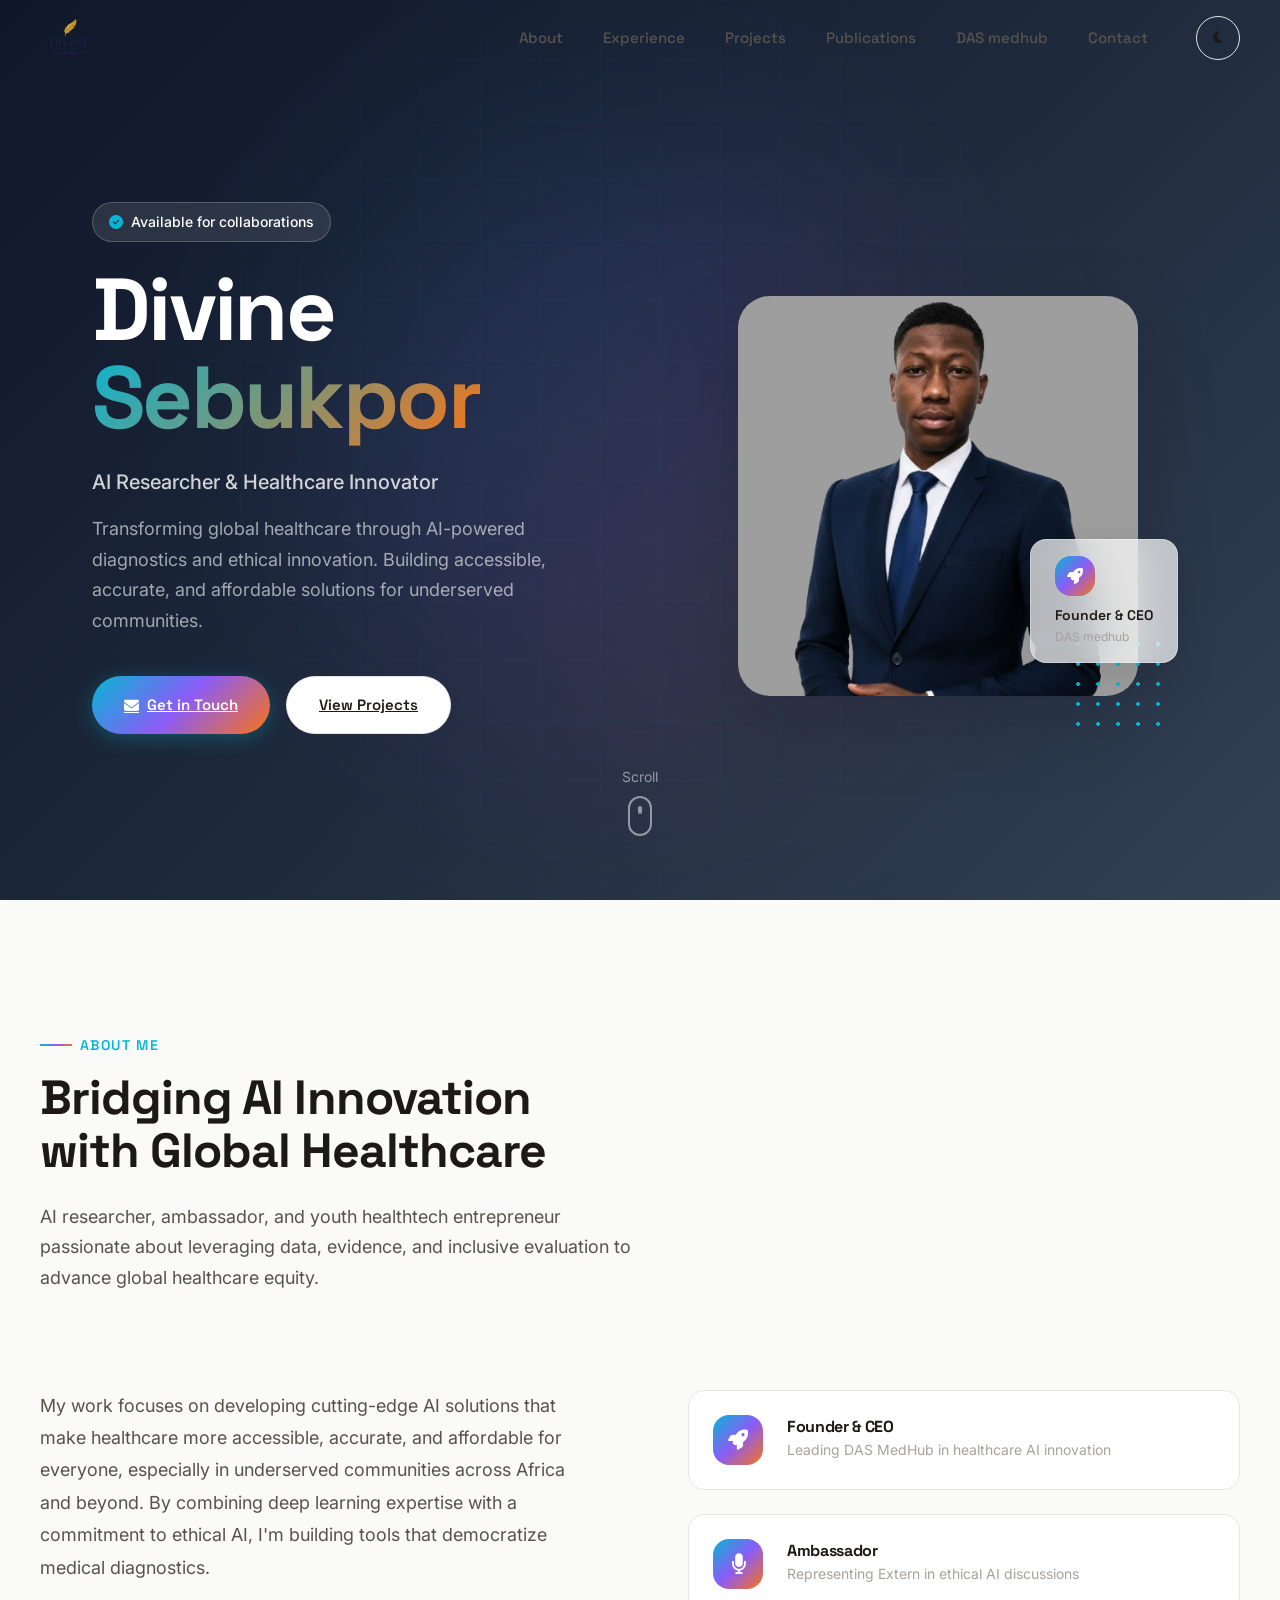
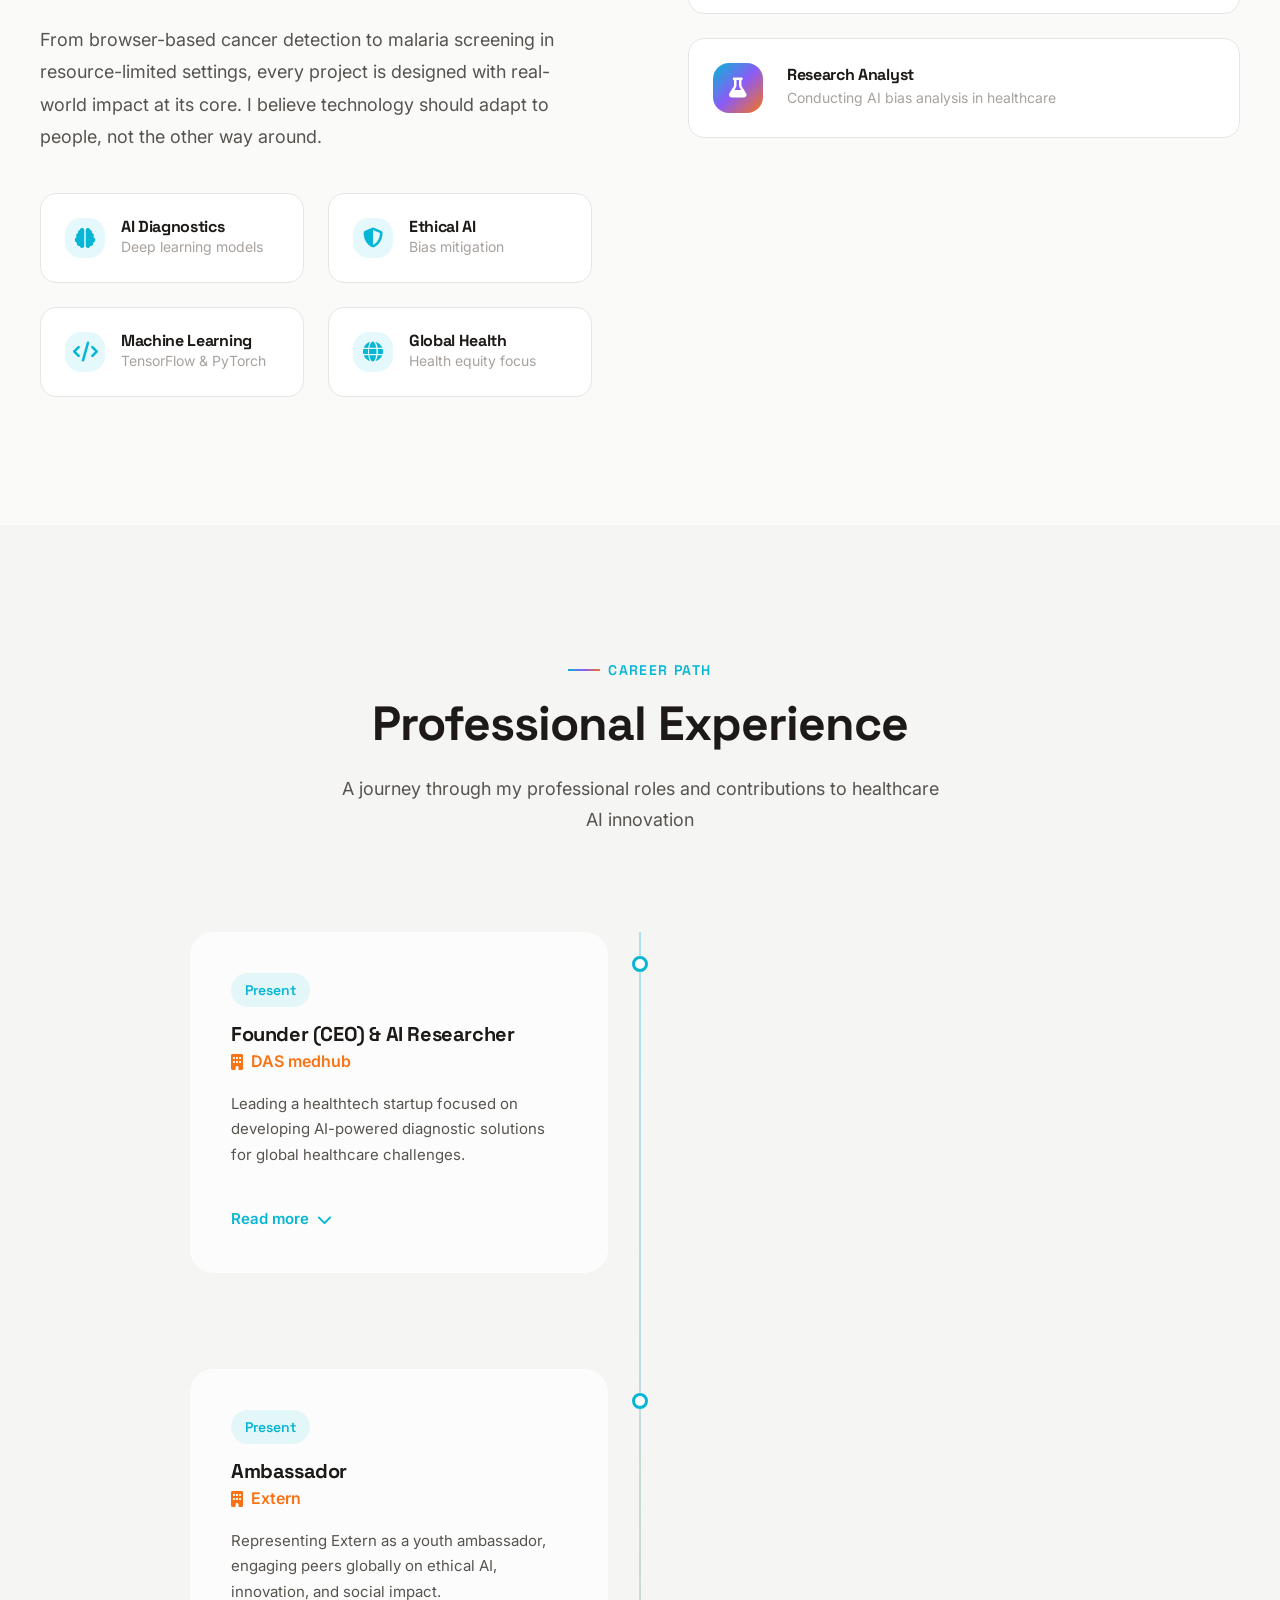
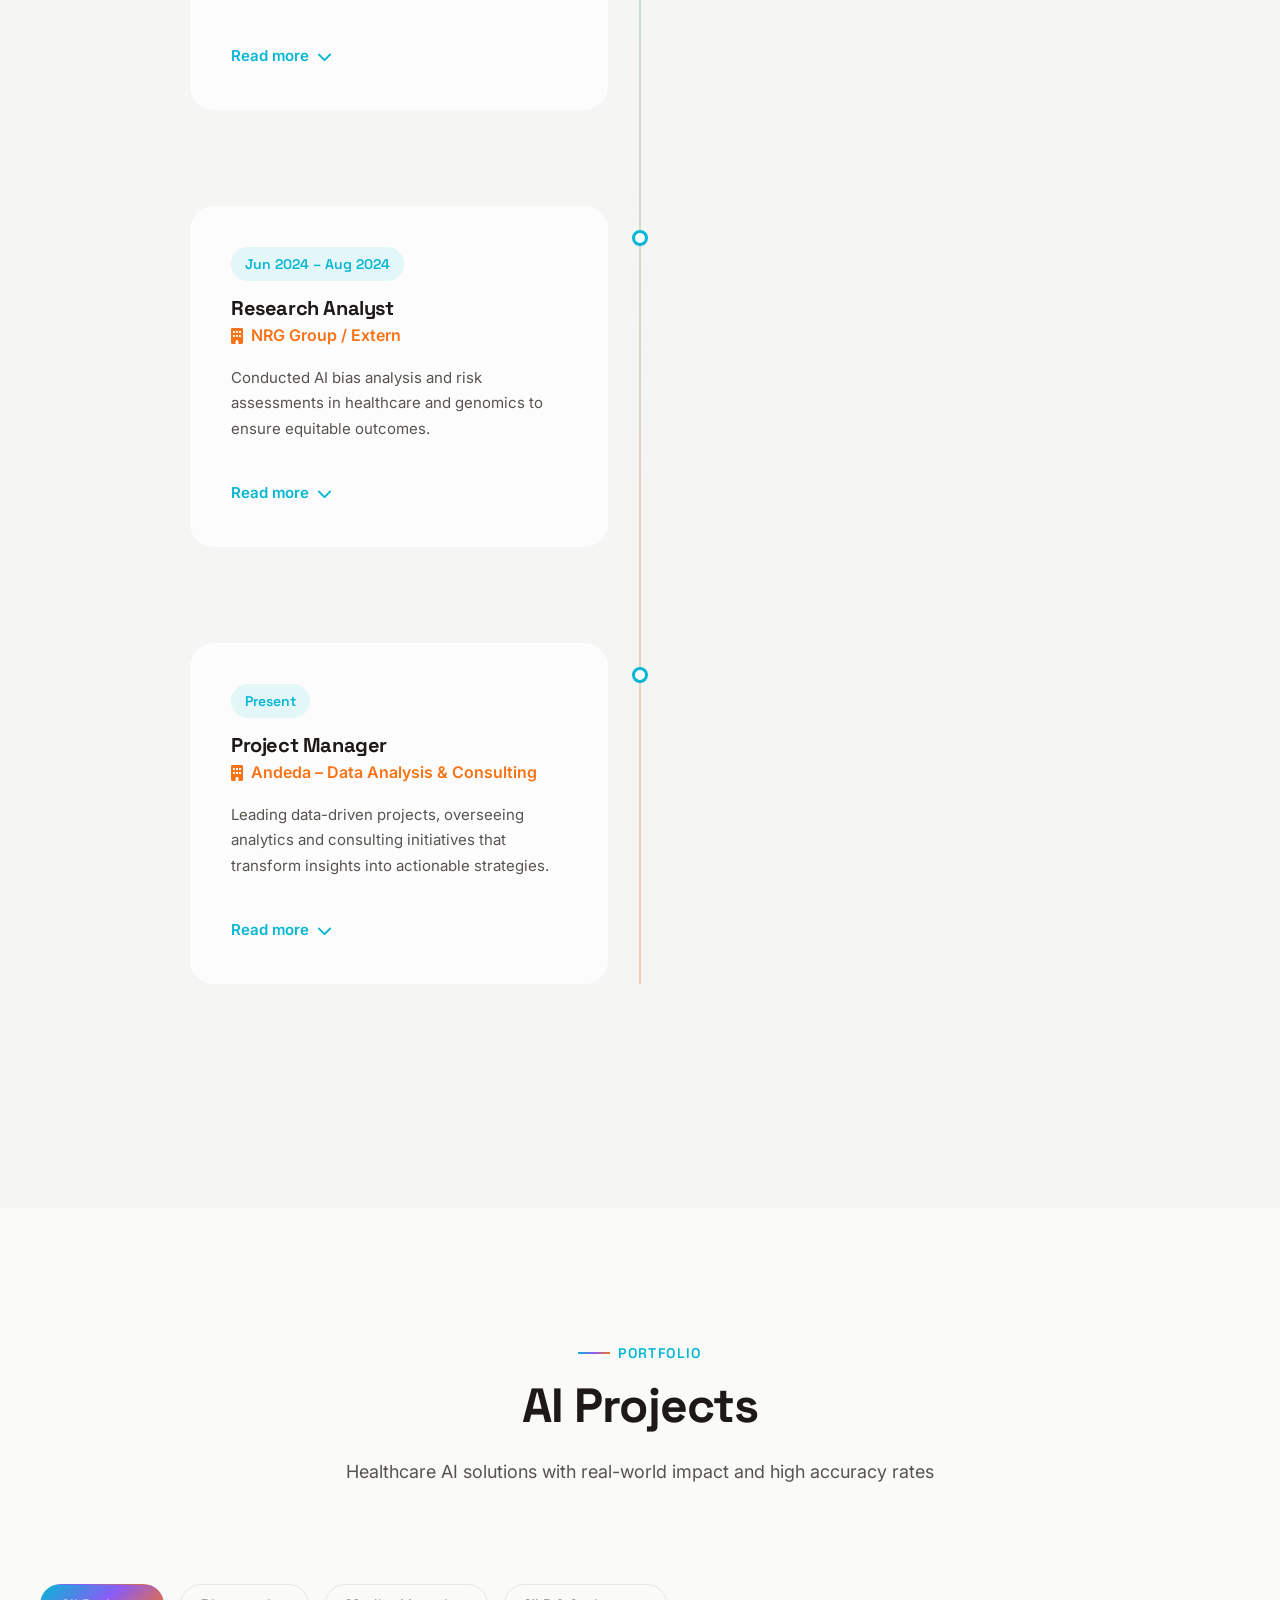
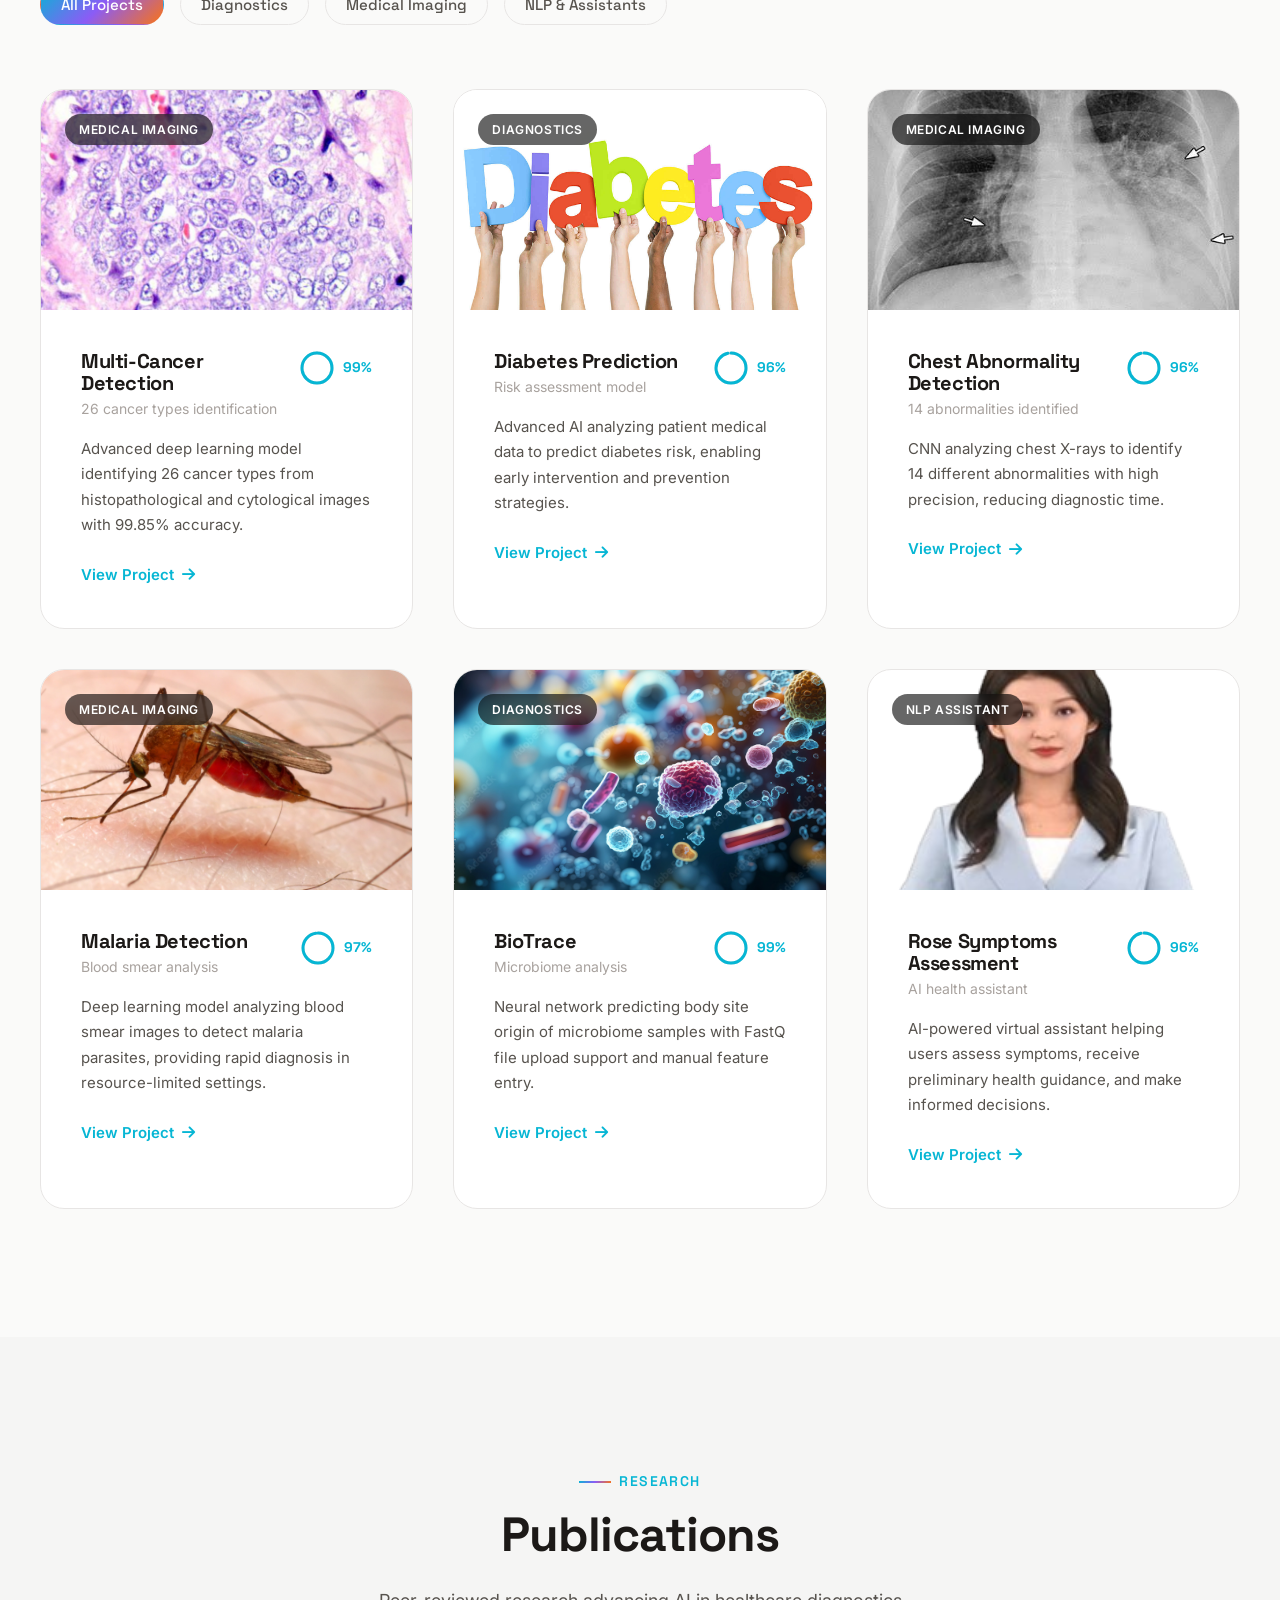
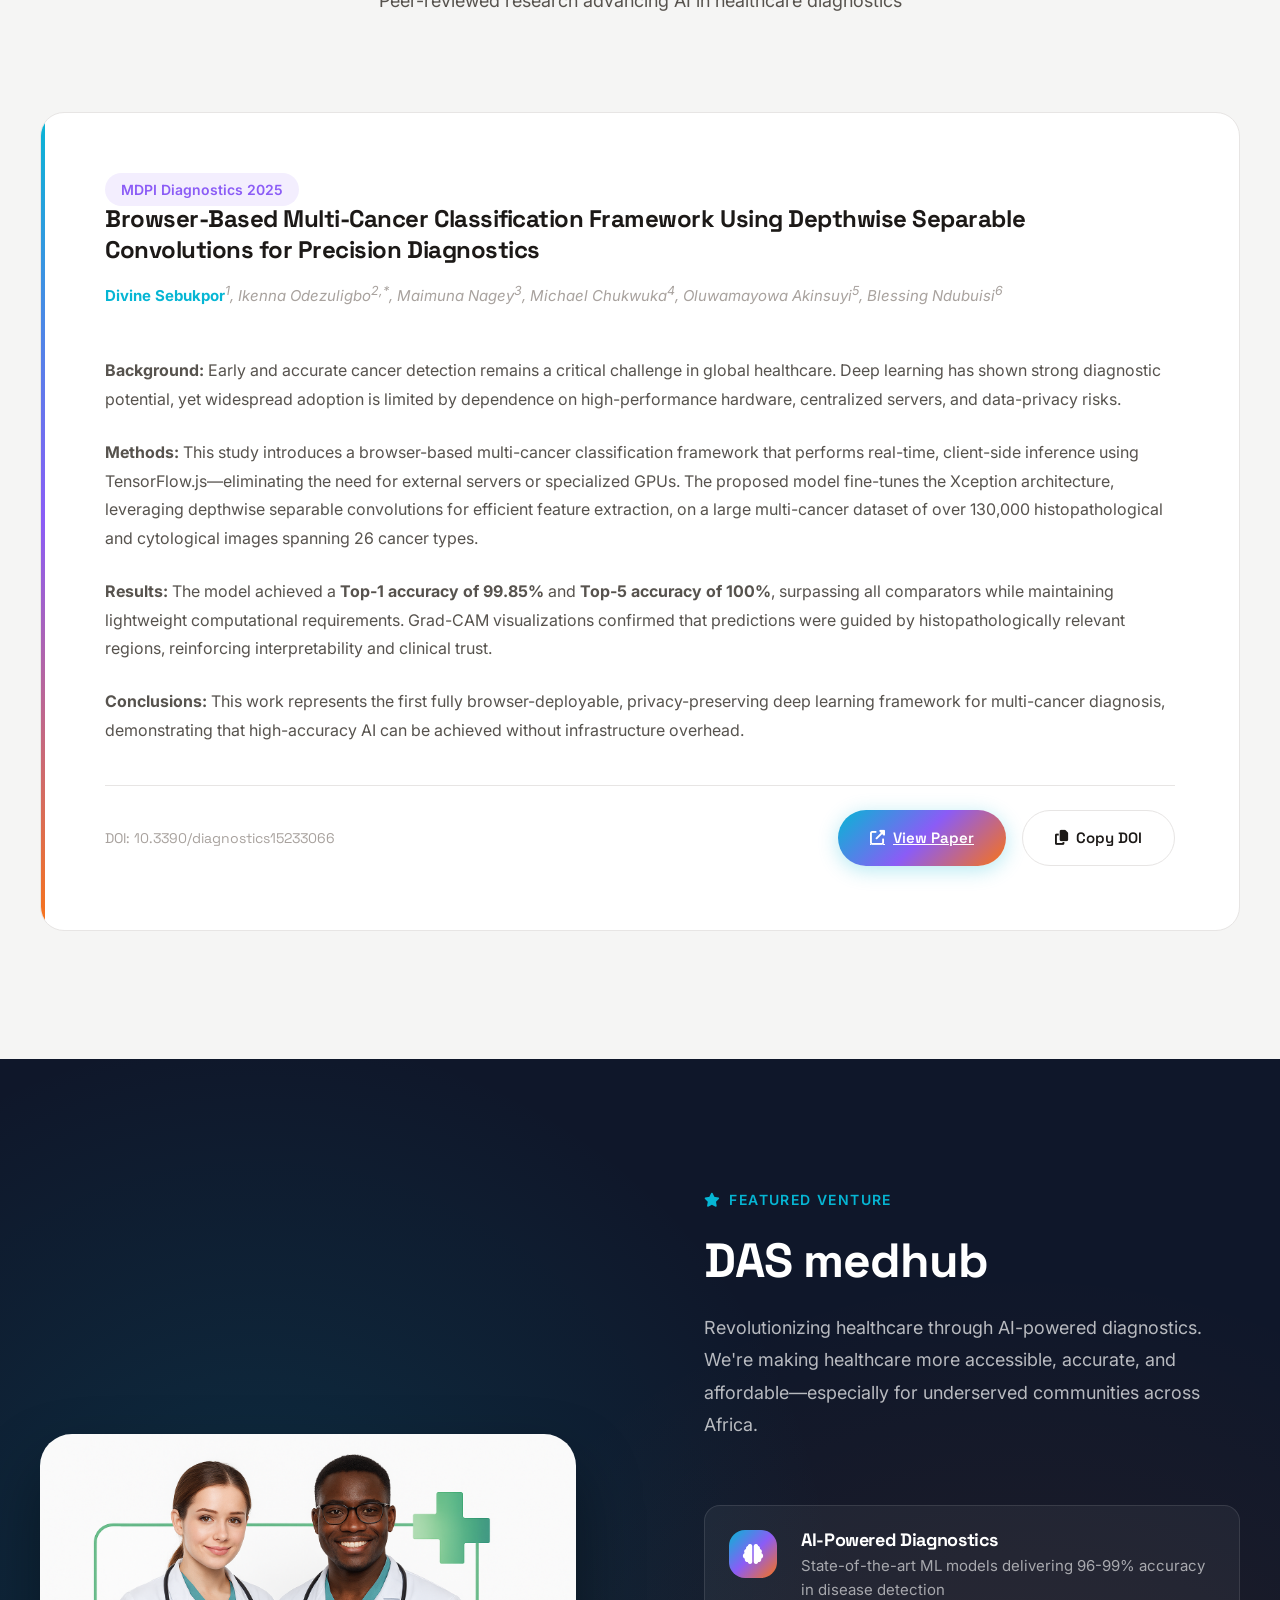
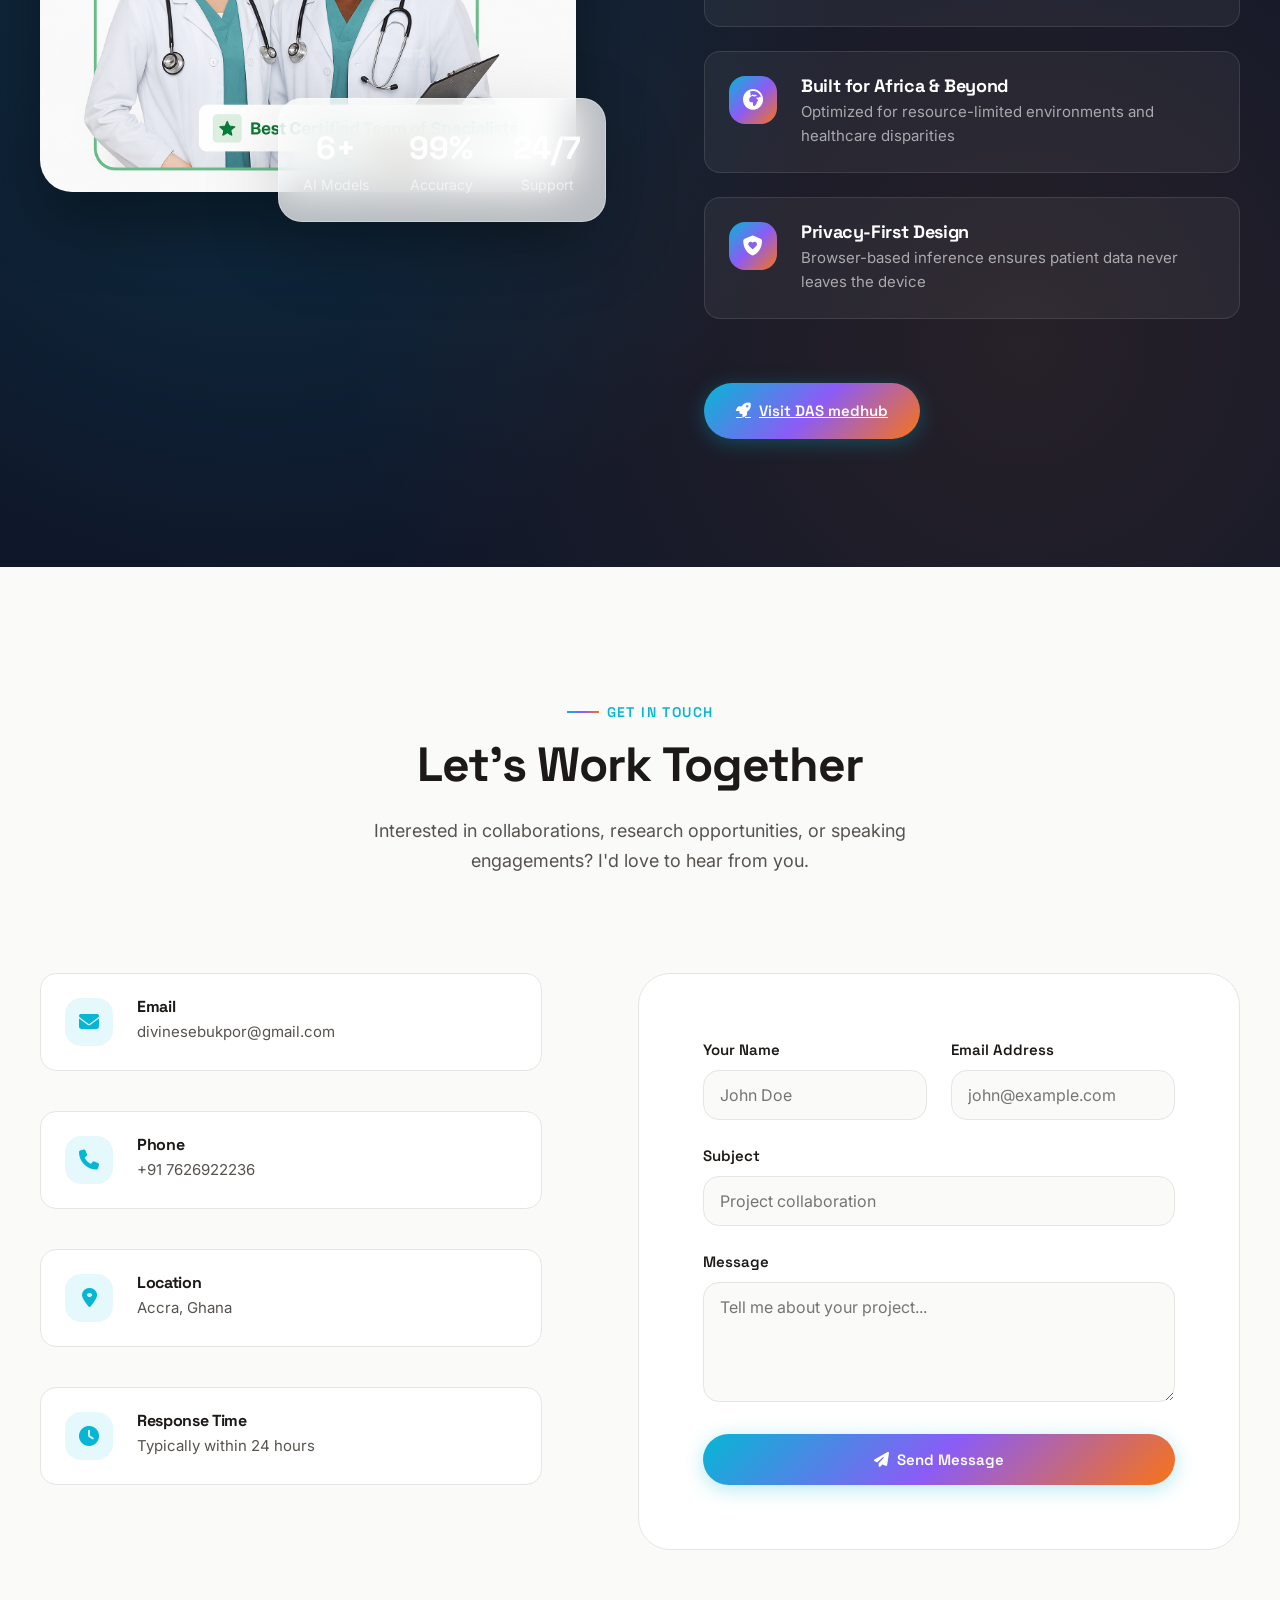
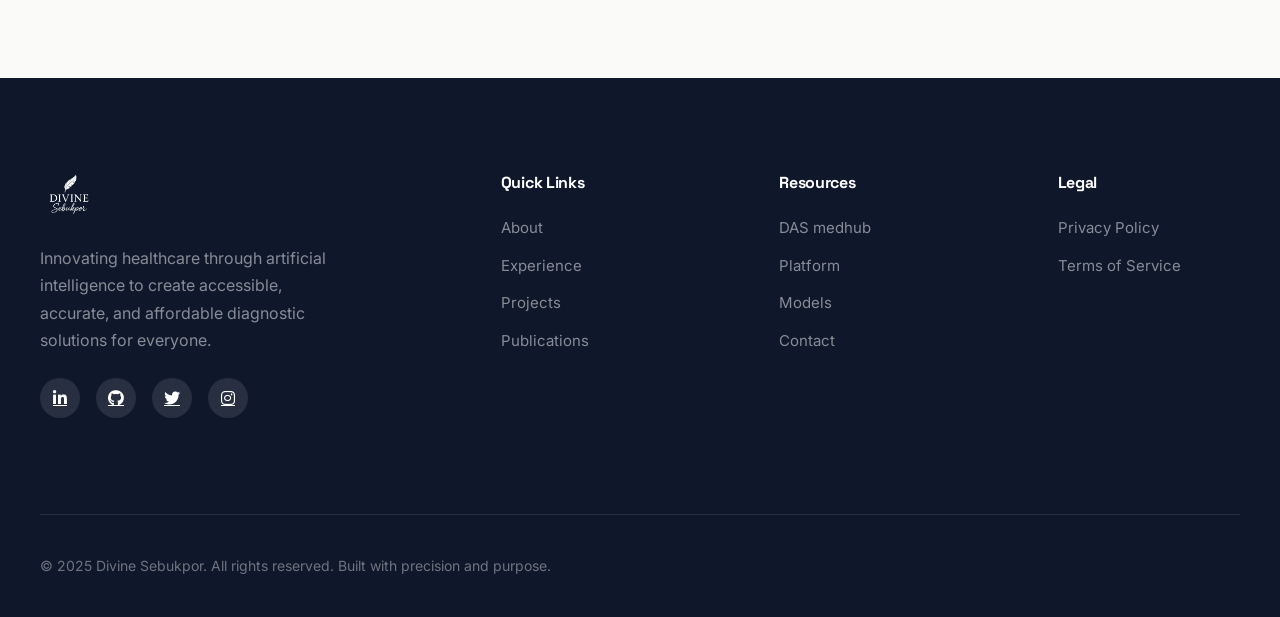
==== commit fe2b9d2e: "Update index.html" ====
--- a/index.html
+++ b/index.html
@@ -1996,7 +1996,7 @@
                         <li><a href="#experience" class="nav-link">Experience</a></li>
                         <li><a href="#projects" class="nav-link">Projects</a></li>
                         <li><a href="#publications" class="nav-link">Publications</a></li>
-                        <li><a href="#das" class="nav-link">DAS MedHub</a></li>
+                        <li><a href="#das" class="nav-link">DAS medhub</a></li>
                         <li><a href="#contact" class="nav-link">Contact</a></li>
                     </ul>
                     
@@ -2050,22 +2050,7 @@
                             View Projects
                         </a>
                     </div>
-                    
-                    <div class="hero-stats">
-                        <div class="stat">
-                            <span class="stat-value">6+</span>
-                            <span class="stat-label">AI Projects</span>
-                        </div>
-                        <div class="stat">
-                            <span class="stat-value">99%</span>
-                            <span class="stat-label">Accuracy Rate</span>
-                        </div>
-                        <div class="stat">
-                            <span class="stat-value">4+</span>
-                            <span class="stat-label">Active Roles</span>
-                        </div>
-                    </div>
-                </div>
+                    </div>
                 
                 <div class="hero-visual">
                     <div class="profile-frame">
@@ -2077,17 +2062,9 @@
                                 <i class="fas fa-rocket"></i>
                             </div>
                             <div class="floating-card-text">Founder & CEO</div>
-                            <div class="floating-card-sub">DAS MedHub</div>
+                            <div class="floating-card-sub">DAS medhub</div>
                         </div>
                         
-                        <div class="floating-card">
-                            <div class="floating-card-icon">
-                                <i class="fas fa-microphone"></i>
-                            </div>
-                            <div class="floating-card-text">Ambassador</div>
-                            <div class="floating-card-sub">Extern</div>
-                        </div>
-                    </div>
                 </div>
             </div>
         </div>
@@ -2215,7 +2192,7 @@
                         <h3 class="experience-title">Founder (CEO) & AI Researcher</h3>
                         <div class="experience-company">
                             <i class="fas fa-building"></i>
-                            DAS MedHub
+                            DAS medhub
                         </div>
                         <p class="experience-summary">
                             Leading a healthtech startup focused on developing AI-powered diagnostic solutions for global healthcare challenges.
@@ -2650,7 +2627,7 @@
                         <i class="fas fa-star"></i>
                         Featured Venture
                     </span>
-                    <h2 class="das-title">DAS MedHub</h2>
+                    <h2 class="das-title">DAS medhub</h2>
                     <p class="das-description">
                         Revolutionizing healthcare through AI-powered diagnostics. We're making healthcare more accessible, accurate, and affordable—especially for underserved communities across Africa.
                     </p>
@@ -2689,7 +2666,7 @@
                     
                     <a href="http://www.dasmedhub.com/ " target="_blank" class="btn btn-primary">
                         <i class="fas fa-rocket"></i>
-                        Visit DAS MedHub
+                        Visit DAS medhub
                     </a>
                 </div>
             </div>
@@ -2821,9 +2798,9 @@
                 <div>
                     <h4 class="footer-title">Resources</h4>
                     <ul class="footer-links">
-                        <li><a href="#das" class="footer-link">DAS MedHub</a></li>
+                        <li><a href="#das" class="footer-link">DAS medhub</a></li>
                         <li><a href="http://www.dasmedhub.com/ " class="footer-link" target="_blank">Platform</a></li>
-                        <li><a href="https://models.dasmedhub.com/ " class="footer-link" target="_blank">Models</a></li>
+                        <li><a href="https://platform.dasmedhub.com/ " class="footer-link" target="_blank">Models</a></li>
                         <li><a href="#contact" class="footer-link">Contact</a></li>
                     </ul>
                 </div>
